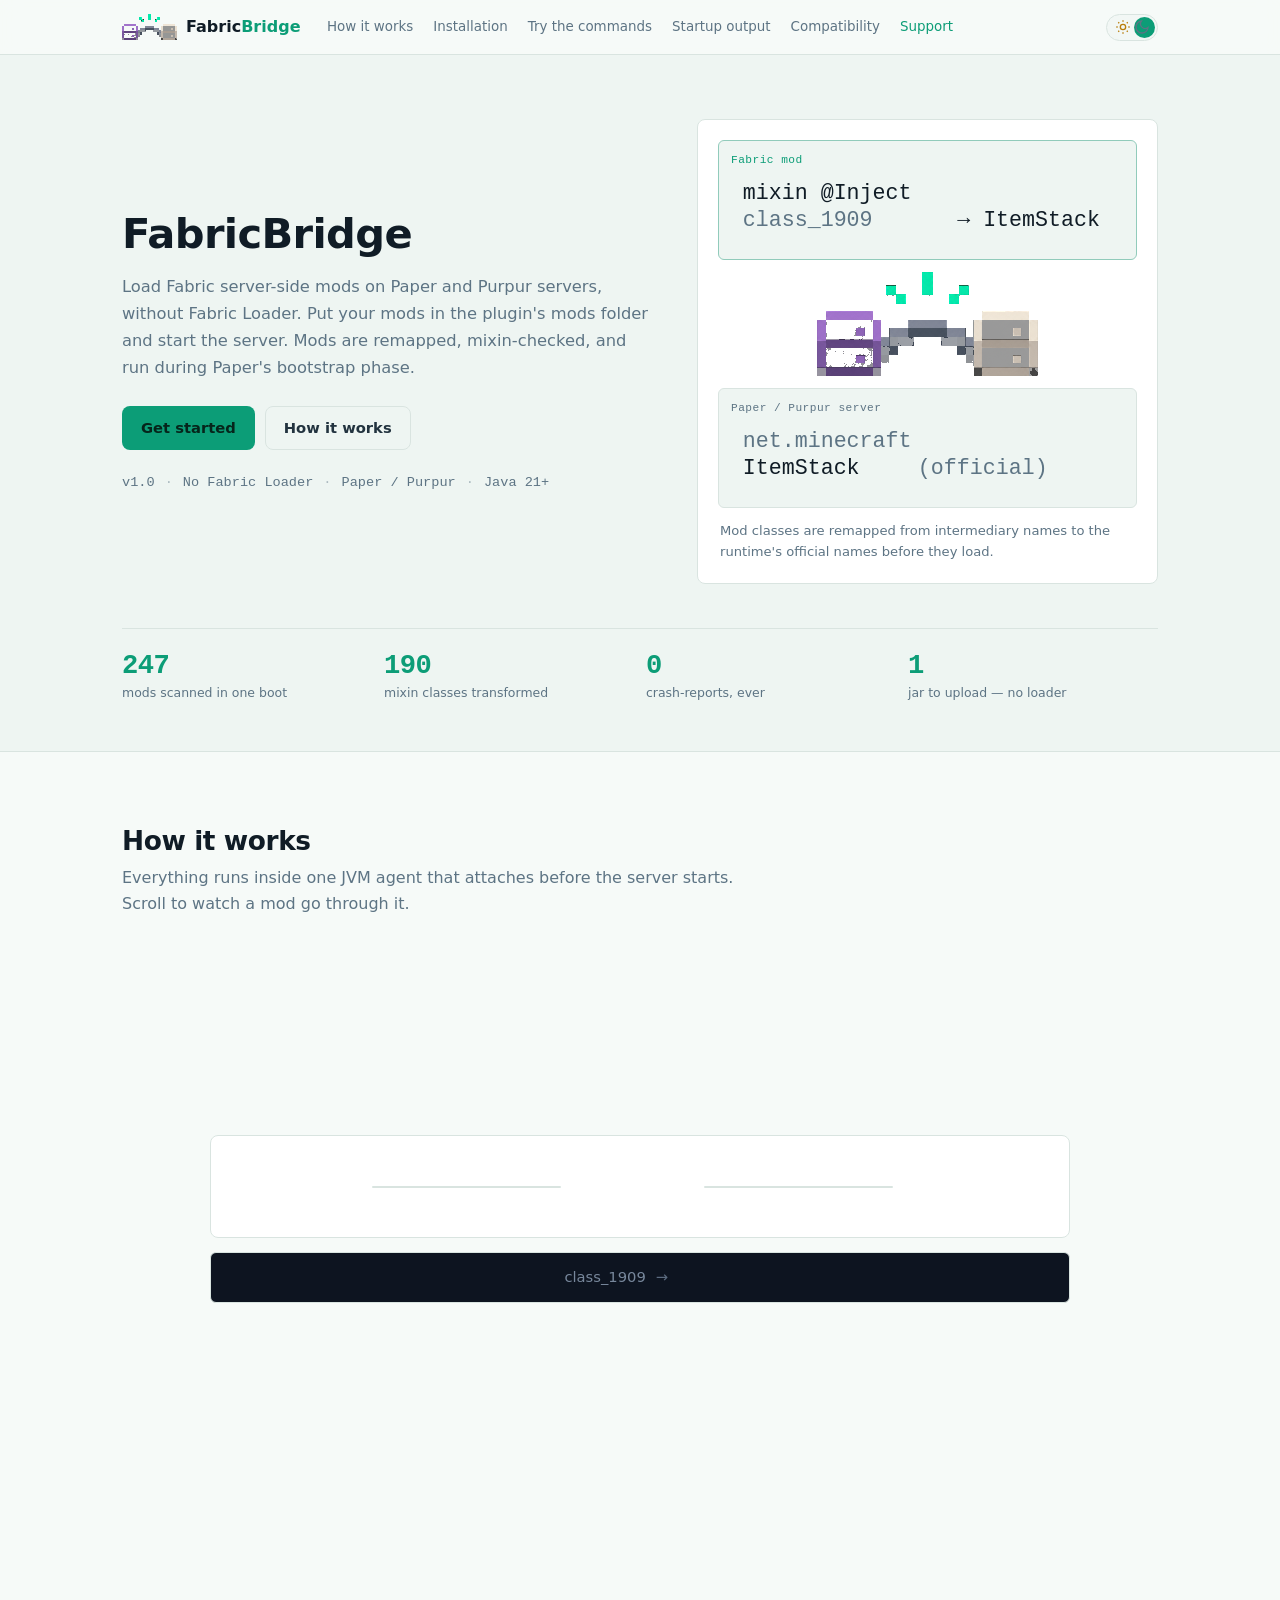
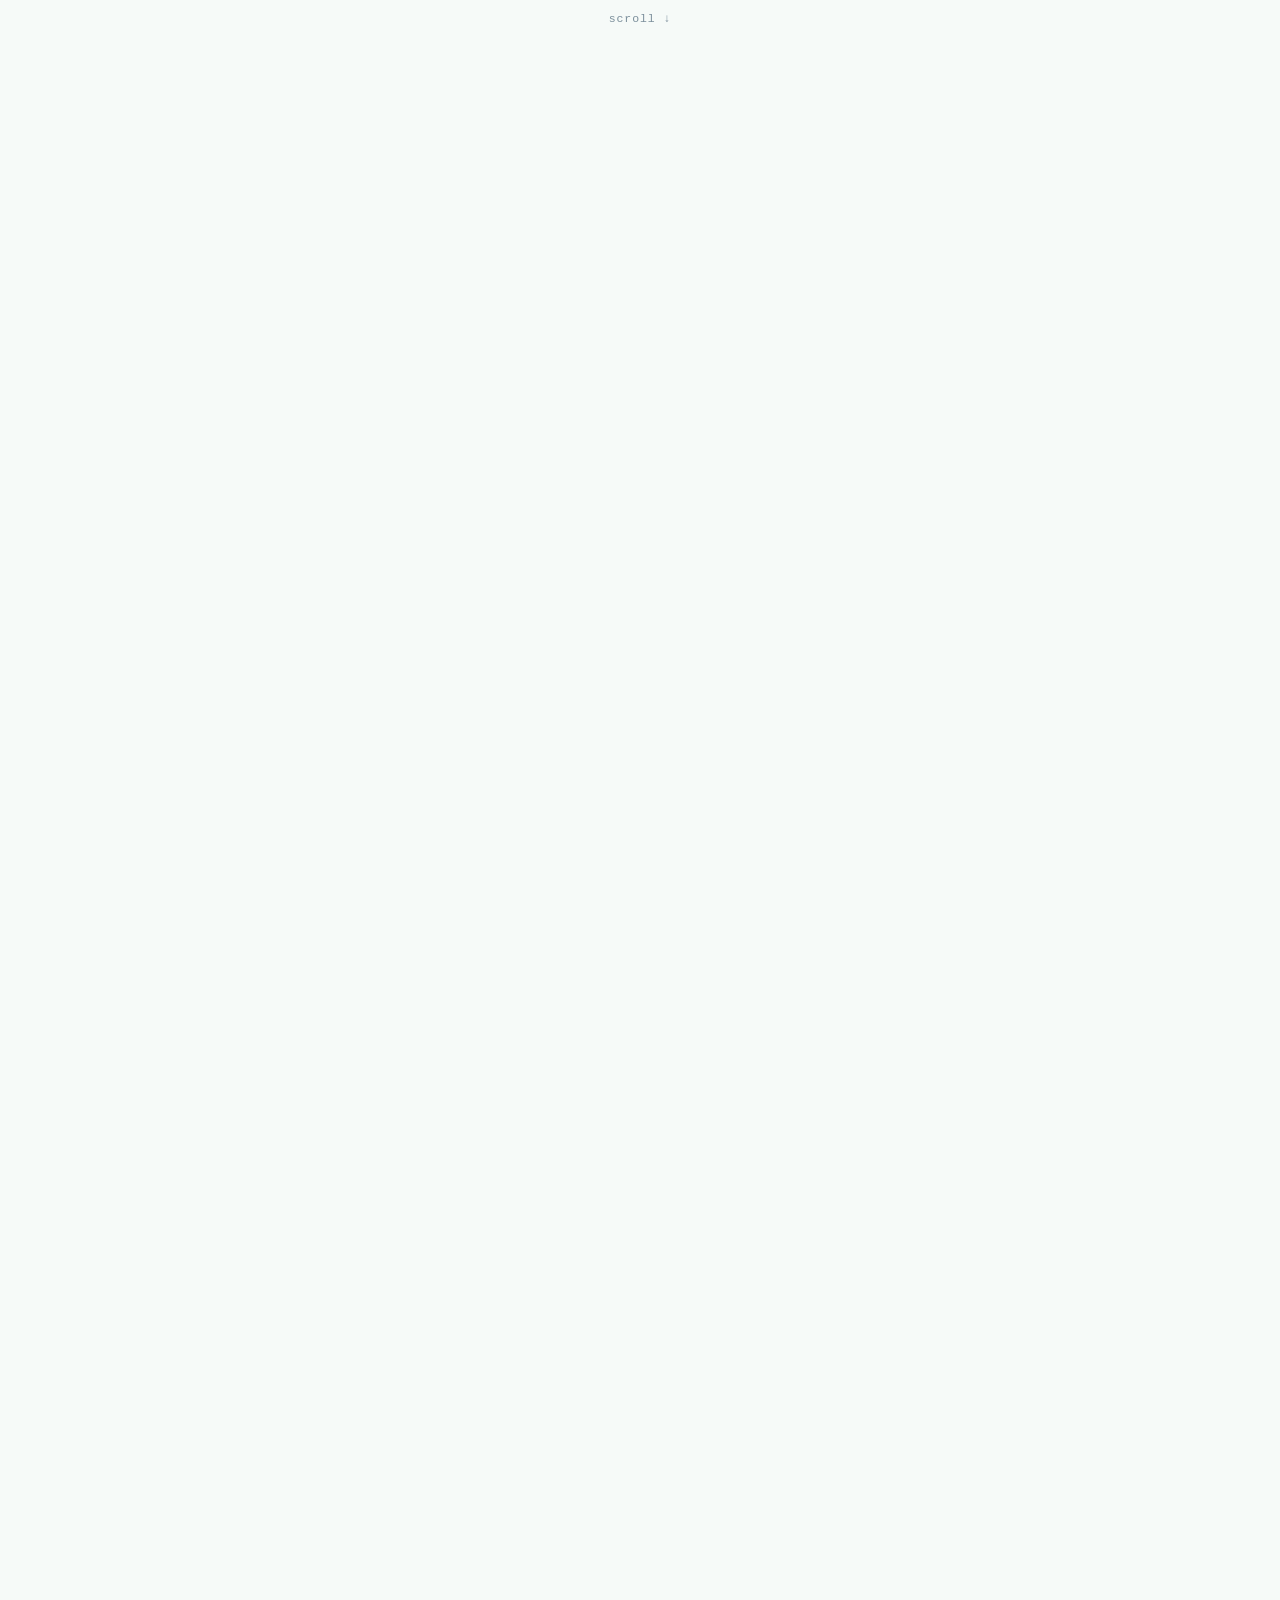
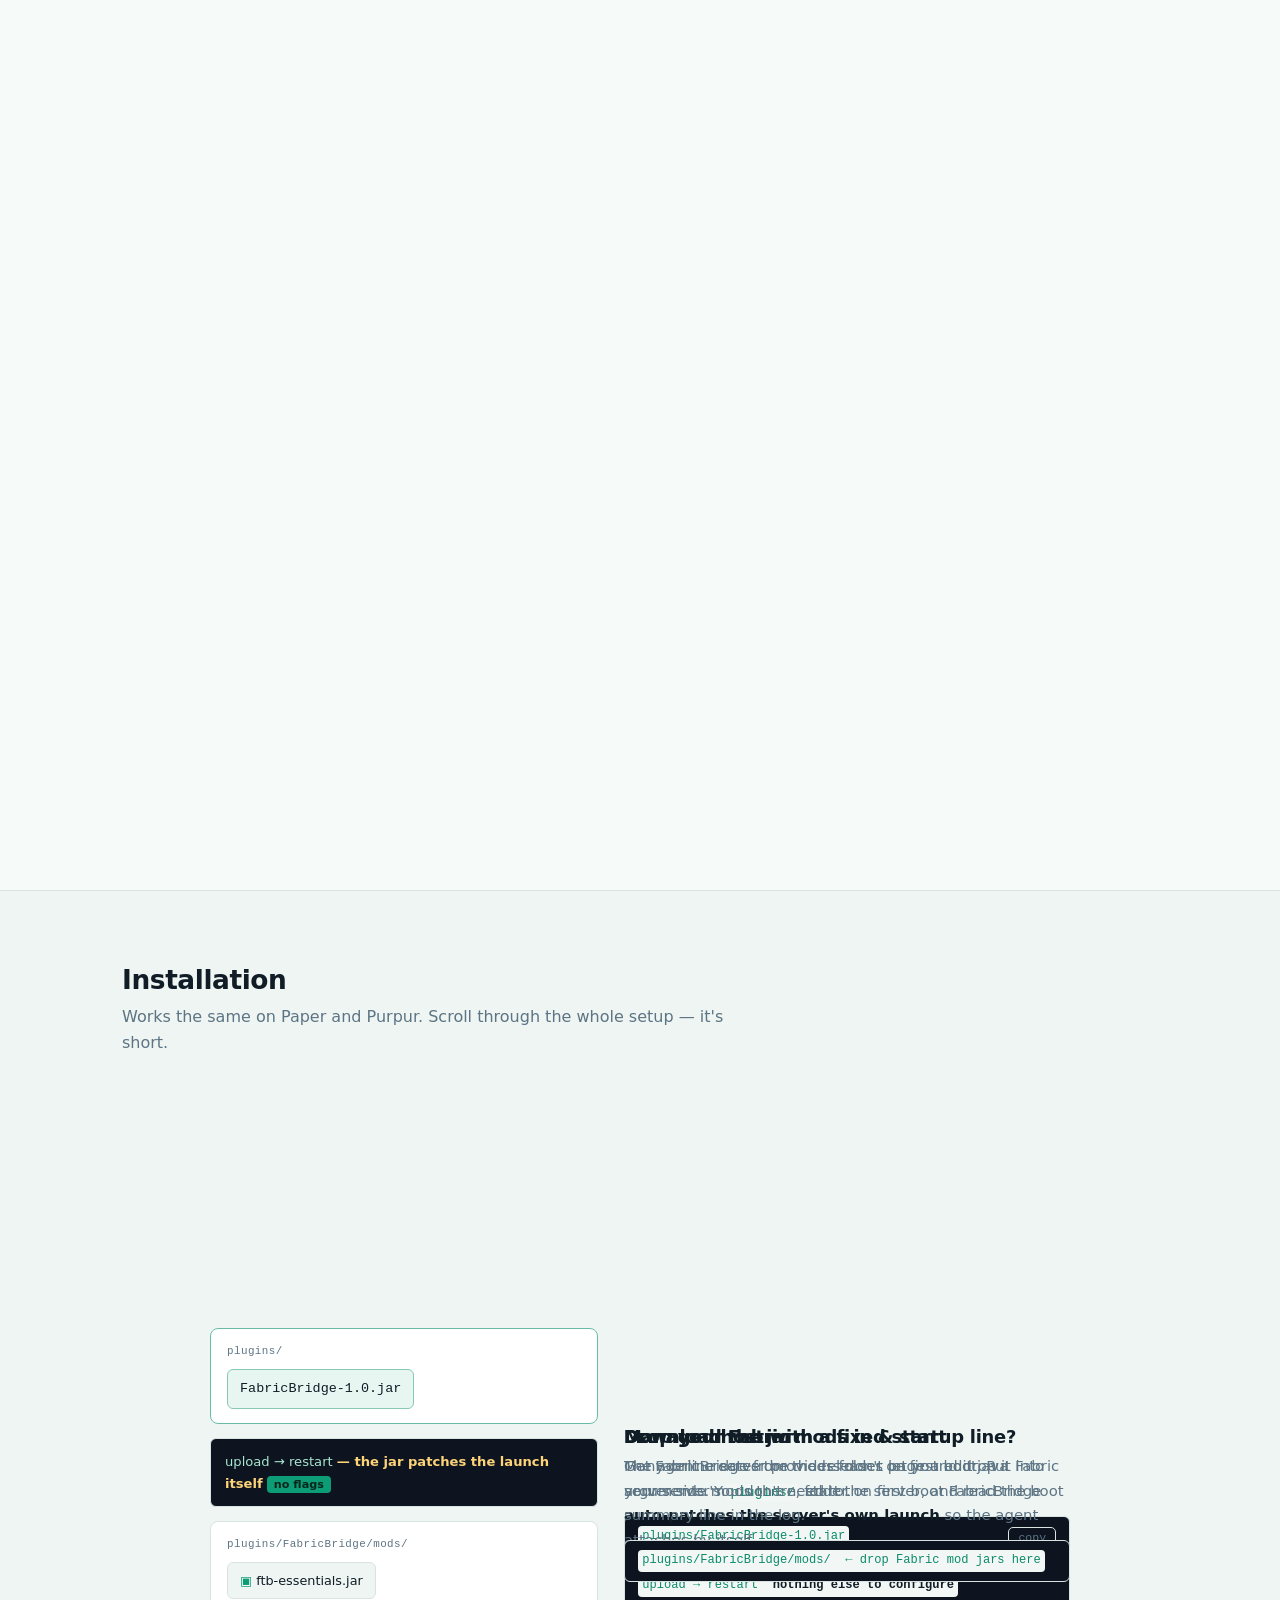
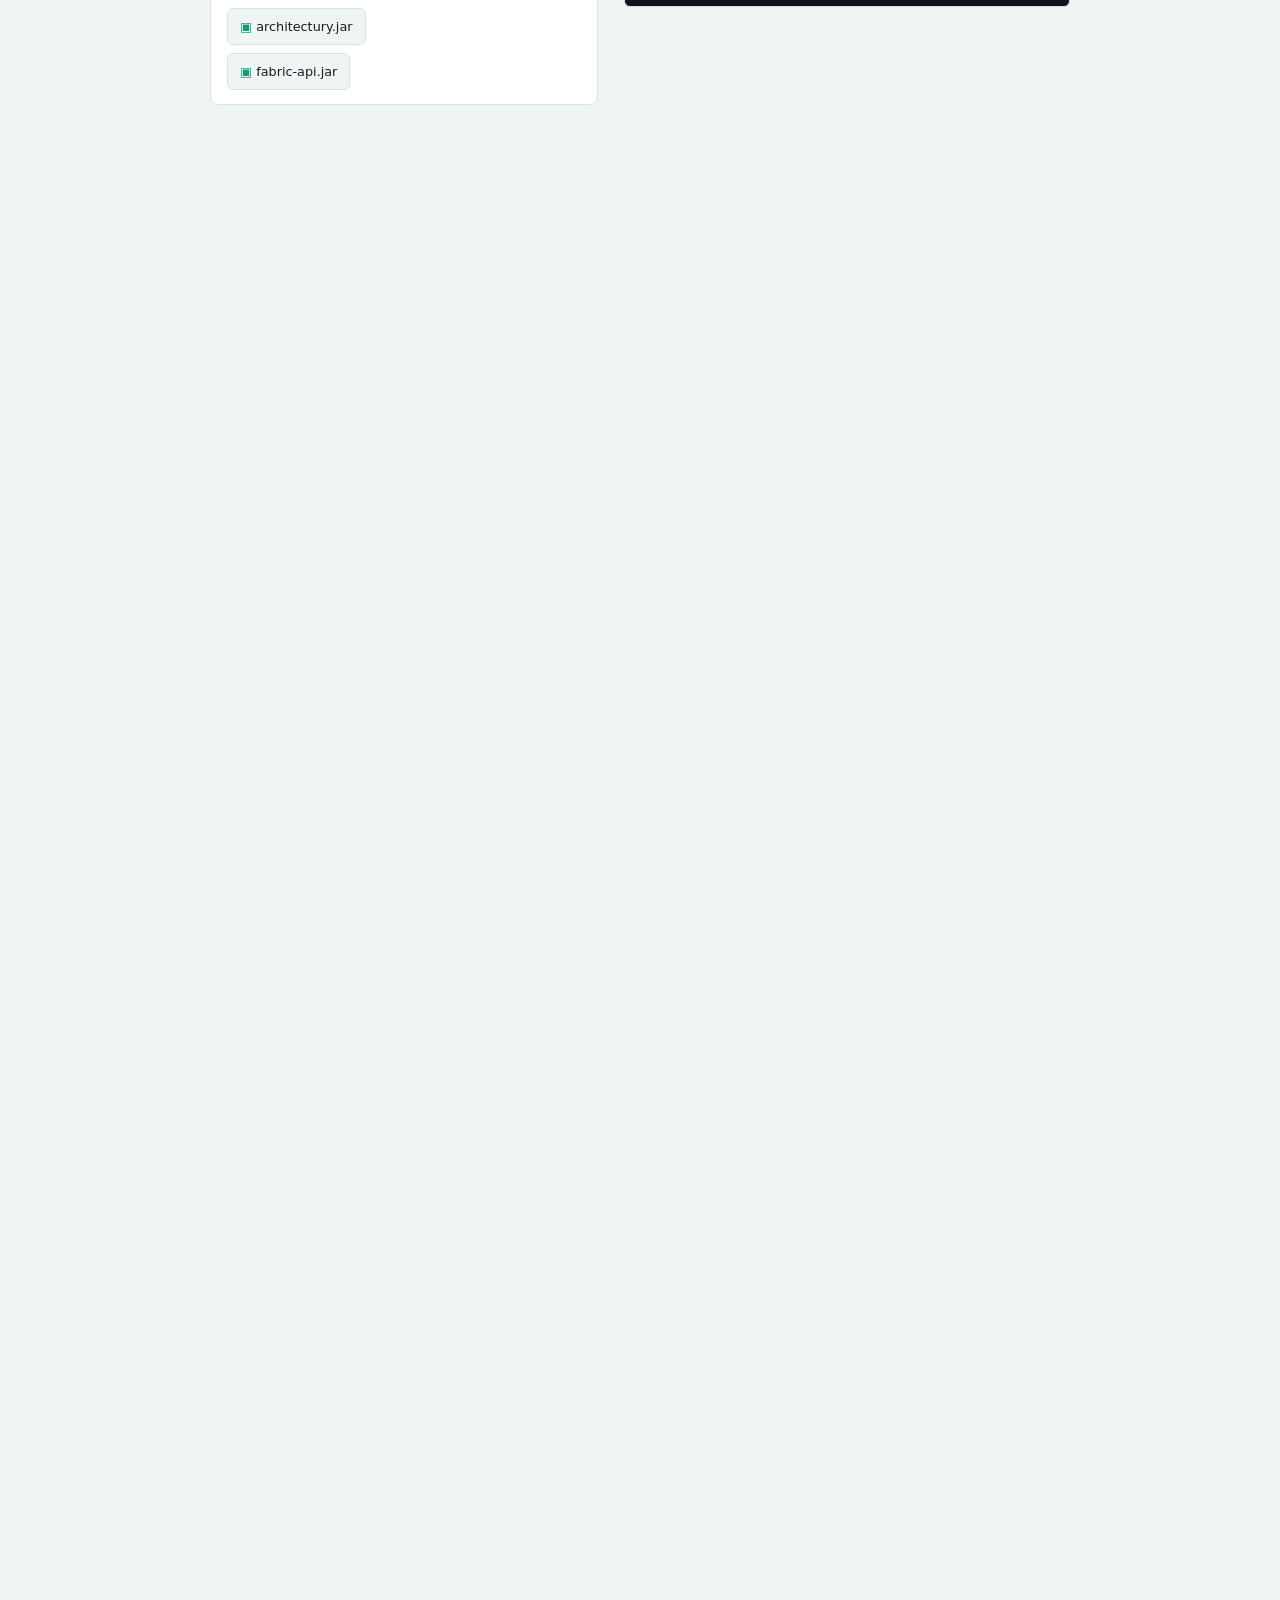
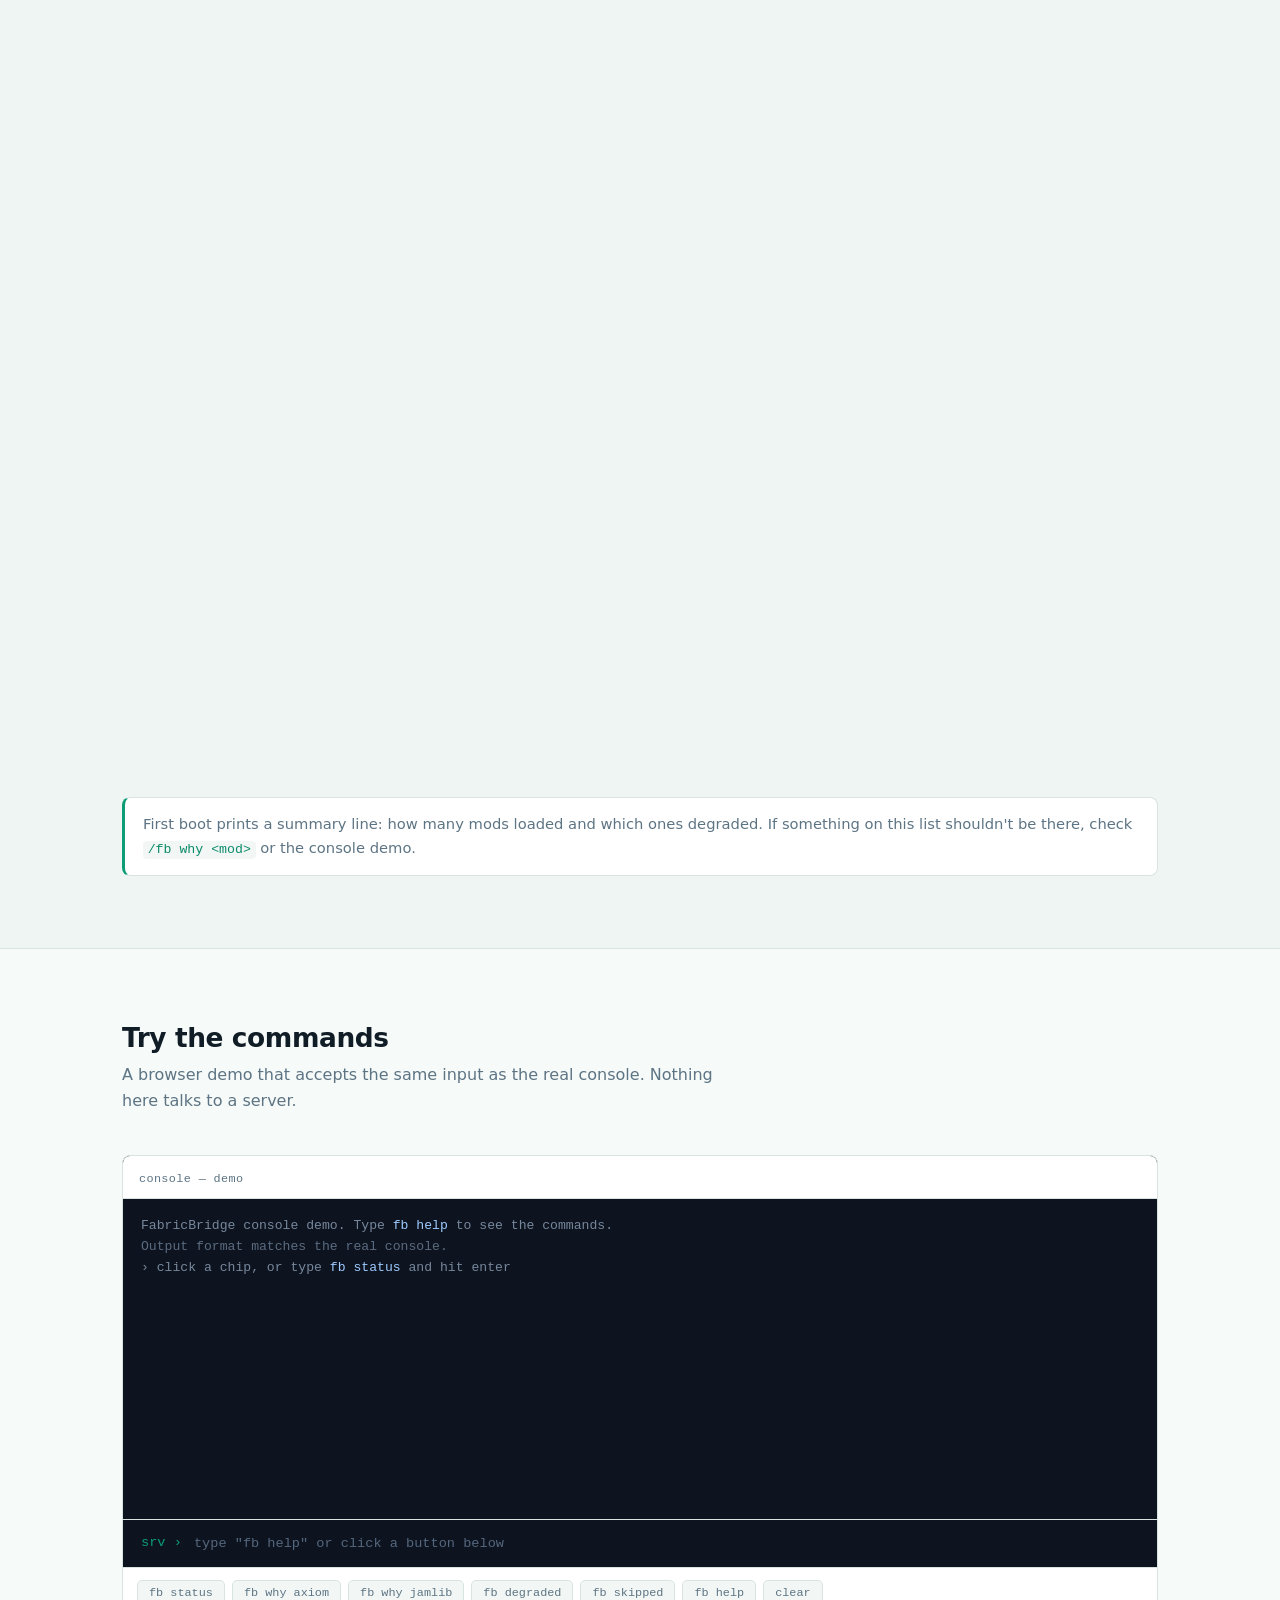
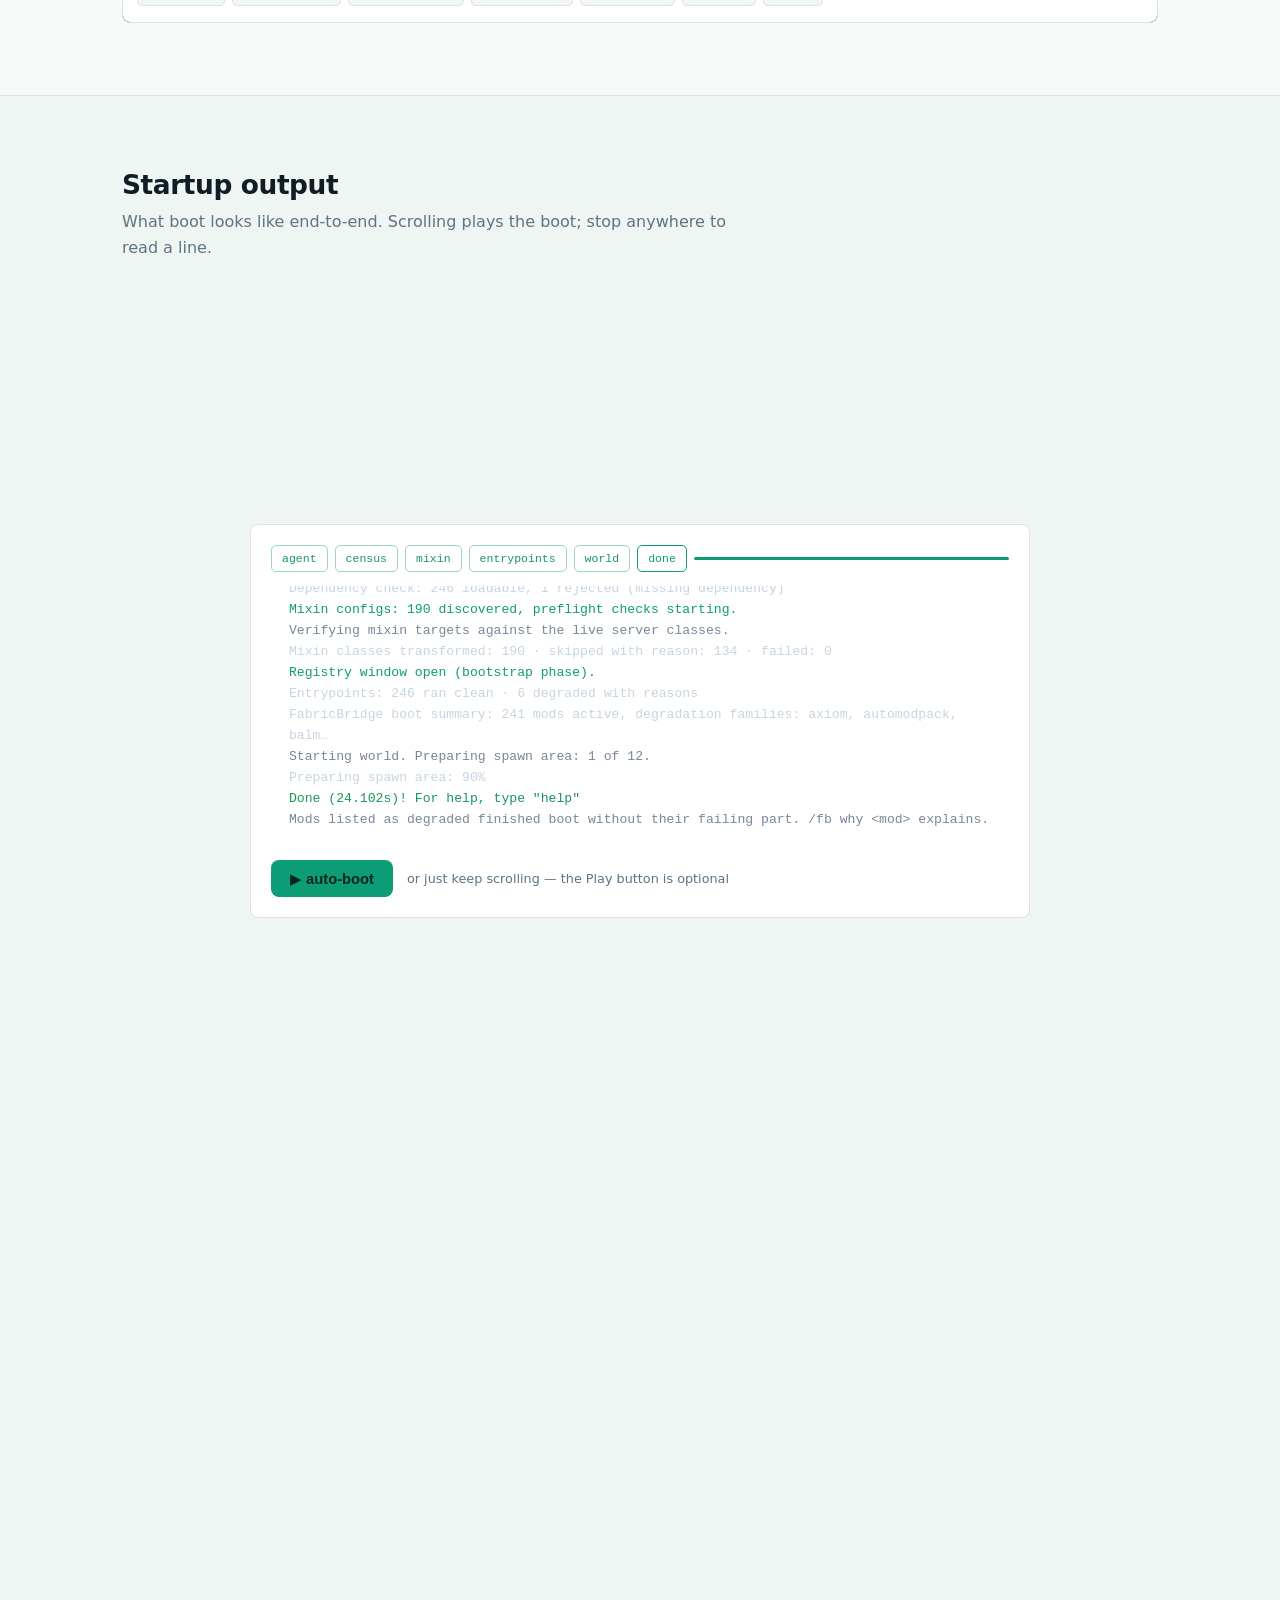
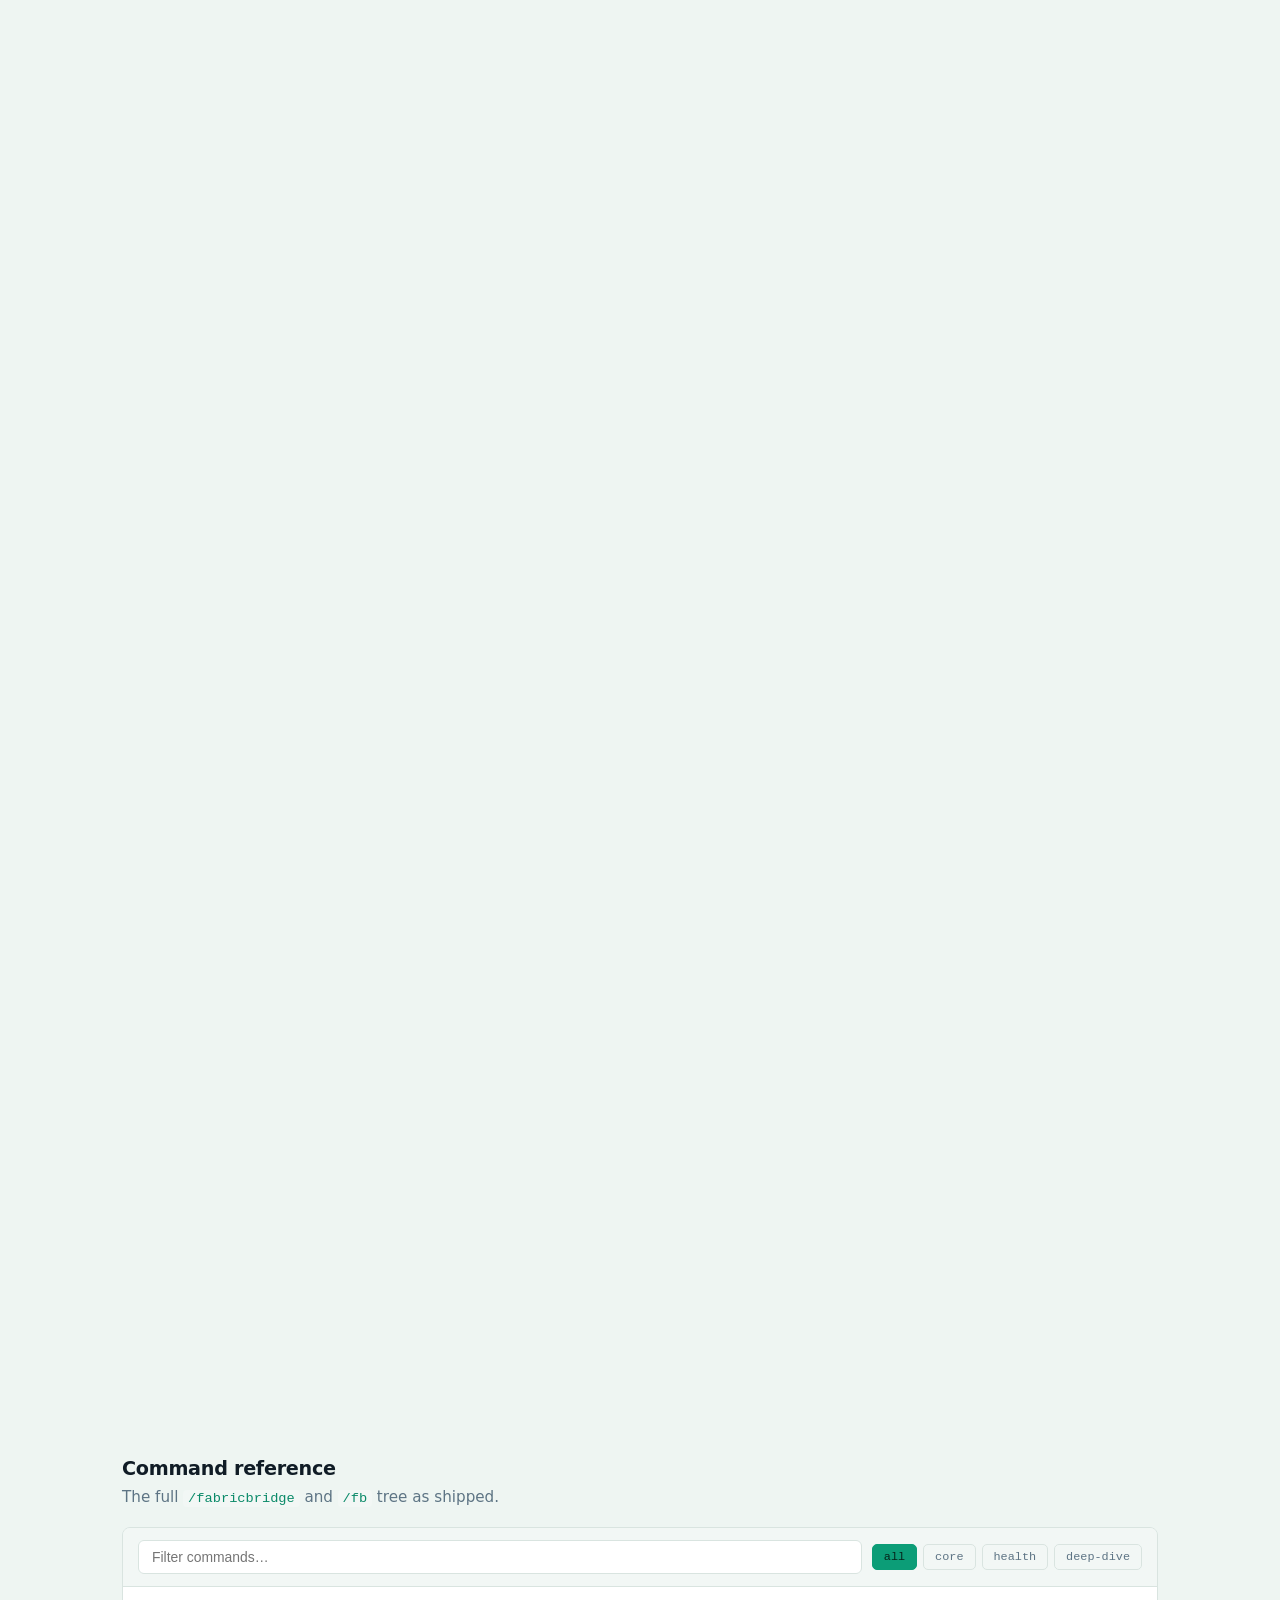
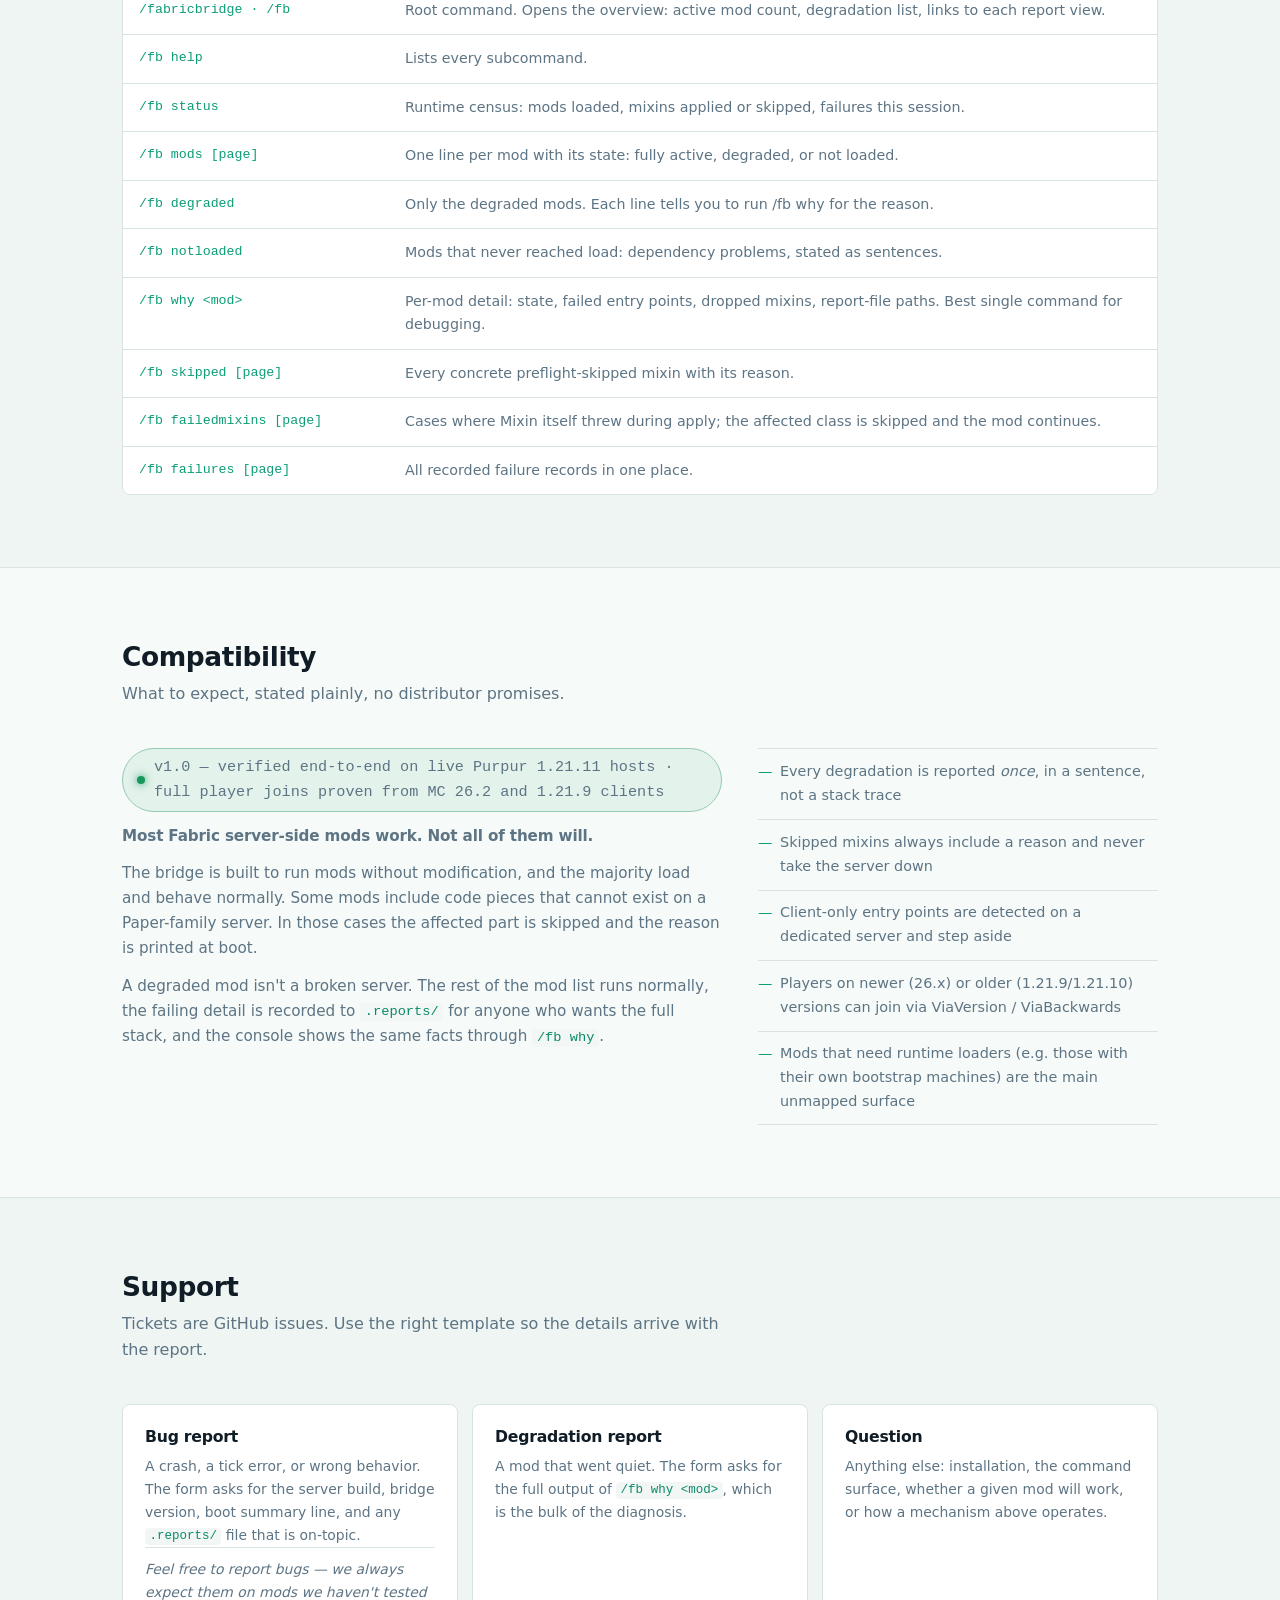
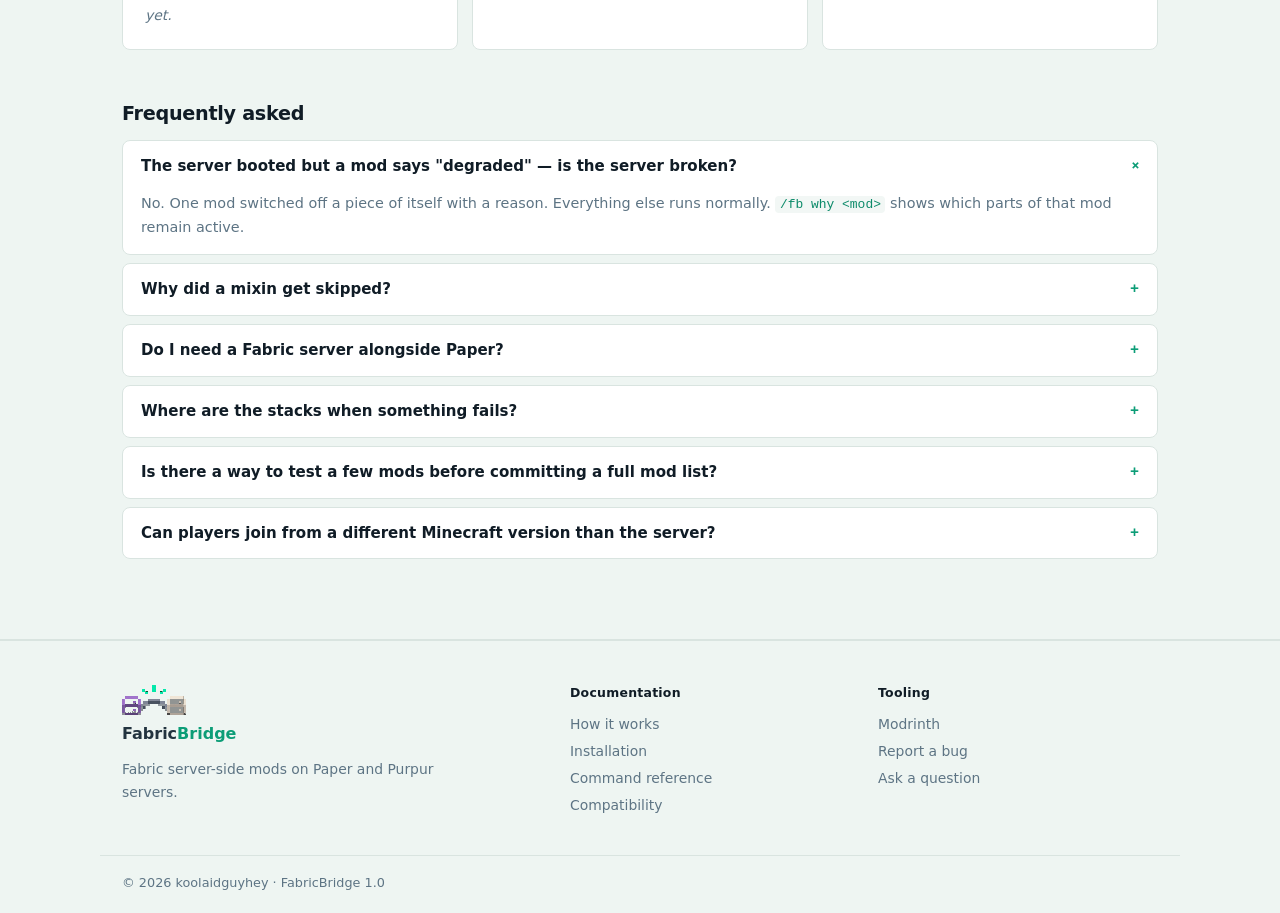
==== index.html @ 2b16c33c "Bug report area: 'feel free to report bugs' note on the card and in the issue template intro" ====
<!DOCTYPE html>
<html lang="en" data-theme="dark">
<head>
<meta charset="UTF-8">
<meta name="viewport" content="width=device-width, initial-scale=1.0">
<title>FabricBridge — run Fabric server-side mods on Paper &amp; Purpur</title>
<meta name="description" content="FabricBridge loads and runs Fabric server-side mods on Paper and Purpur servers without Fabric Loader. Degradations are reported in plain language; the server never crashes on a mod failure.">
<link rel="icon" type="image/png" href="fabric-bridge-favicon.png">
<link rel="stylesheet" href="styles.css">
</head>
<body>

<!-- ══════════════════ HEADER ══════════════════ -->
<header class="nav" id="top">
  <div class="nav-inner">
    <a class="brand" href="#top">
      <img class="brand-mark" src="fabric-bridge-logo-128.png" alt="FabricBridge logo">
      <span class="wordmark">Fabric<strong>Bridge</strong></span>
    </a>
    <nav class="nav-links" id="navLinks" aria-label="Primary">
      <a href="#how" data-spy>How it works</a>
      <a href="#install" data-spy>Installation</a>
      <a href="#try" data-spy>Try the commands</a>
      <a href="#console" data-spy>Startup output</a>
      <a href="#compatibility" data-spy>Compatibility</a>
      <a href="#support" data-spy>Support</a>
    </nav>
    <div class="nav-actions">
      <button class="theme-toggle" id="themeToggle" aria-label="Toggle dark / light mode" title="Toggle theme">
        <span class="tt-icon tt-sun"><svg viewBox="0 0 24 24" width="16" height="16" fill="none" stroke="currentColor" stroke-width="2"><circle cx="12" cy="12" r="4"/><path d="M12 2v2m0 16v2M4.9 4.9l1.4 1.4m11.4 11.4 1.4 1.4M2 12h2m16 0h2M4.9 19.1l1.4-1.4m11.4-11.4 1.4-1.4"/></svg></span>
        <span class="tt-icon tt-moon"><svg viewBox="0 0 24 24" width="16" height="16" fill="none" stroke="currentColor" stroke-width="2"><path d="M21 12.8A9 9 0 1 1 11.2 3 7 7 0 0 0 21 12.8z"/></svg></span>
        <span class="tt-knob"></span>
      </button>
      <button class="burger" id="burger" aria-label="Menu"><span></span><span></span><span></span></button>
    </div>
  </div>
  <div class="scroll-progress" aria-hidden="true"><div class="scroll-progress-fill" id="scrollFill"></div></div>
</header>

<!-- ══════════════════ HERO ══════════════════ -->
<section class="hero">
  <div class="container hero-grid">
    <div class="hero-copy reveal">
      <h1>FabricBridge</h1>
      <p class="lede">Load Fabric server-side mods on Paper and Purpur servers, without Fabric Loader. Put your mods in the plugin's mods folder and start the server. Mods are remapped, mixin-checked, and run during Paper's bootstrap phase.</p>
      <div class="hero-cta">
        <a class="btn btn-primary" href="#install">Get started</a>
        <a class="btn btn-ghost" href="#how">How it works</a>
      </div>
      <div class="hero-meta">
        <span>v1.0</span><span class="sep">·</span><span>No Fabric Loader</span><span class="sep">·</span><span>Paper / Purpur</span><span class="sep">·</span><span>Java 21+</span>
      </div>
    </div>

    <div class="hero-panel reveal">
      <div class="mini-fig" aria-hidden="true">
        <div class="fig-side fig-fabric"><span class="fig-label">Fabric mod</span>
          <svg viewBox="0 0 200 34" class="fig-code"><text x="6" y="13" class="t1">mixin @Inject</text><text x="6" y="27" class="t2">class_1909</text><text x="115" y="27" class="t1">→ ItemStack</text></svg>
        </div>
      <div class="fig-bridge"><img src="fabric-bridge-logo-256.png" alt="" class="fig-logo"></div>
        <div class="fig-side fig-paper"><span class="fig-label">Paper / Purpur server</span>
          <svg viewBox="0 0 200 34" class="fig-code"><text x="6" y="13" class="t2">net.minecraft</text><text x="6" y="27" class="t1">ItemStack</text><text x="95" y="27" class="t2">(official)</text></svg>
        </div>
      </div>
      <p class="fig-cap">Mod classes are remapped from intermediary names to the runtime's official names before they load.</p>
    </div>
  </div>
  <div class="container">
    <div class="stats reveal-group">
      <div class="stat reveal"><span class="stat-num" data-count="247">0</span><span class="stat-label">mods scanned in one boot</span></div>
      <div class="stat reveal"><span class="stat-num" data-count="190">0</span><span class="stat-label">mixin classes transformed</span></div>
      <div class="stat reveal"><span class="stat-num" data-count="0">0</span><span class="stat-label">crash-reports, ever</span></div>
      <div class="stat reveal"><span class="stat-num" data-count="1">0</span><span class="stat-label">jar to upload — no loader</span></div>
    </div>
  </div>
</section>

<!-- ══════════════════ HOW IT WORKS — scroll-scrubbed story ══════════════════ -->
<section class="section" id="how" data-spy>
  <div class="container">
    <div class="section-head reveal">
      <h2>How it works</h2>
      <p>Everything runs inside one JVM agent that attaches before the server starts. Scroll to watch a mod go through it.</p>
    </div>
  </div>
  <div class="story story-bridge" data-story="bridge">
    <div class="stage">
      <div class="stage-inner">
        <div class="bscene" aria-hidden="true">
          <div class="bnode" id="bJar"><span class="bnode-label">Fabric mod</span><span class="bnode-box">ftb-essentials.jar</span></div>
          <div class="bbeam-wrap"><div class="bbeam" id="bBeam1"></div></div>
          <div class="bnode bnode-mid" id="bBridge"><img src="fabric-bridge-logo-256.png" alt="" class="bnode-logo"></div>
          <div class="bbeam-wrap"><div class="bbeam bbeam-2" id="bBeam2"></div></div>
          <div class="bnode" id="bServer"><span class="bnode-label">Paper / Purpur server</span><span class="bnode-box mono">MinecraftServer</span></div>
        </div>

        <div class="bcode mono" aria-hidden="true">
          <span class="bcode-from" id="bFrom">class_1909</span>
          <span class="bcode-arrow" id="bArrow">→</span>
          <span class="bcode-to" id="bTo">&nbsp;</span>
        </div>

        <div class="bcheck" id="bCheck" aria-hidden="true">
          <span class="bcheck-item" data-ci>target class exists</span>
          <span class="bcheck-item" data-ci>fields &amp; methods match</span>
          <span class="bcheck-item" data-ci>signature validated</span>
          <span class="bcheck-item bcheck-skip" data-ci id="bSkip">1 skipped — target absent · vanilla path kept</span>
        </div>

        <div class="bchips" id="bChips" aria-hidden="true">
          <span class="bchip" data-ci><code>main</code> entry → bootstrap phase</span>
          <span class="bchip" data-ci><code>server</code> entry → datapack phase</span>
        </div>

        <div class="bcalm" id="bCalm" aria-hidden="true">
          <span class="bcalm-line"><span class="bcalm-ok">✓</span> degraded: axiom — one part off, everything else keeps running</span>
        </div>

        <div class="beats">
          <div class="beat" data-beat="0"><h3>The mod is read, never installed</h3><p>Every class is loaded straight from the jar and rewritten in memory. Intermediary names like <code>class_1909</code> become the official names the server actually uses — the remap is checked against the live server classes.</p></div>
          <div class="beat" data-beat="1"><h3>Mixins are checked before they inject</h3><p>Each mixin's target class, field, and method is verified against the real runtime first. Anything that exists is applied; anything that doesn't is skipped with a one-line reason instead of crashing the server.</p></div>
          <div class="beat" data-beat="2"><h3>The mod runs where a mod should run</h3><p><code>main</code> entry points run during Paper's bootstrap phase, <code>server</code> entry points during datapack discovery. Registry windows are opened around both, so registration behaves like it would on Fabric.</p></div>
          <div class="beat" data-beat="3"><h3>And if something can't work?</h3><p>One calm line in the log, the full stack in <code>.reports/</code>, and the rest of the mod list keeps running. A degraded mod is never a broken server.</p></div>
        </div>
        <div class="story-hint">scroll&nbsp;↓</div>
      </div>
    </div>
  </div>
</section>

<!-- ══════════════════ INSTALL — scroll-scrubbed story ══════════════════ -->
<section class="section section-alt" id="install" data-spy>
  <div class="container">
    <div class="section-head reveal">
      <h2>Installation</h2>
      <p>Works the same on Paper and Purpur. Scroll through the whole setup — it's short.</p>
    </div>
  </div>
  <div class="story story-install" data-story="install">
    <div class="stage">
      <div class="stage-inner stage-grid">
        <div class="ivisual" aria-hidden="true">
          <div class="ifolder" id="iFolder">
            <span class="ifolder-head">plugins/</span>
            <div class="ijar" id="iJar">FabricBridge-1.0.jar</div>
          </div>
          <div class="iterm mono">
            <span class="iln" id="iCmdAgent"><b>-javaagent:</b>plugins/FabricBridge-1.0.jar&nbsp;-jar&nbsp;server.jar</span>
            <span class="iln" id="iCmdPatch">upload&nbsp;→&nbsp;restart&nbsp;&nbsp;<span class="ipatch-badge">no flags needed</span></span>
          </div>
          <div class="imods" id="iMods">
            <span class="ifolder-head">plugins/FabricBridge/mods/</span>
            <span class="imod mono" data-ci>ftb-essentials.jar</span>
            <span class="imod mono" data-ci>architectury.jar</span>
            <span class="imod mono" data-ci>fabric-api.jar</span>
          </div>
        </div>
        <div class="ibeats">
          <div class="beat" data-beat="0">
            <h3>Download the jar</h3>
            <p>Get FabricBridge from the releases page and drop it into your server's <code>plugins/</code> folder.</p>
            <div class="term-line"><code>plugins/FabricBridge-1.0.jar</code><button class="copy-btn" data-copy="plugins/FabricBridge-1.0.jar">copy</button></div>
          </div>
          <div class="beat" data-beat="1">
            <h3>Self-managed host? Add one flag</h3>
            <p>If you control the startup command, attach the agent before <code>-jar</code> so it loads before any server class.</p>
            <div class="term-line"><code>java&nbsp;<b>-javaagent:plugins/FabricBridge-1.0.jar</b>&nbsp;-jar&nbsp;server.jar&nbsp;nogui</code><button class="copy-btn" data-copy="-javaagent:plugins/FabricBridge-1.0.jar">copy</button></div>
          </div>
          <div class="beat" data-beat="2">
            <h3>Managed host with a fixed startup line?</h3>
            <p>Many online server providers don't let you edit java arguments. You don't need to: on first boot FabricBridge <b>auto-patches the server's own launch</b> so the agent attaches by itself.</p>
            <div class="term-line"><code>upload&nbsp;→&nbsp;restart&nbsp;&nbsp;<b>nothing else to configure</b></code></div>
          </div>
          <div class="beat" data-beat="3">
            <h3>Drop your Fabric mods in &amp; start</h3>
            <p>The agent creates the mods folder on first boot. Put Fabric server-side mods there, start the server, and read the boot summary line in the log.</p>
            <div class="term-line"><code>plugins/FabricBridge/mods/&nbsp;&nbsp;←&nbsp;drop Fabric mod jars here</code></div>
          </div>
        </div>
        <div class="story-hint">scroll&nbsp;↓</div>
      </div>
    </div>
  </div>
  <div class="container">
    <div class="callout reveal">
      First boot prints a summary line: how many mods loaded and which ones degraded. If something on this list shouldn't be there, check <code>/fb why &lt;mod&gt;</code> or the console demo.
    </div>
  </div>
</section>

<!-- ══════════════════ TRY THE COMMANDS ══════════════════ -->
<section class="section" id="try" data-spy>
  <div class="container">
    <div class="section-head reveal">
      <h2>Try the commands</h2>
      <p>A browser demo that accepts the same input as the real console. Nothing here talks to a server.</p>
    </div>
    <div class="term-wrap reveal">
      <div class="term-chrome"><span class="tc-title">console — demo</span></div>
      <div class="term-body" id="termOut" tabindex="0" aria-label="Interactive command console"></div>
      <div class="term-input-row">
        <span class="term-promptsrv">srv&nbsp;›&nbsp;</span>
        <input id="termIn" class="term-input" type="text" autocomplete="off" spellcheck="false" placeholder='type "fb help" or click a button below'>
      </div>
      <div class="term-chips">
        <button class="chip" data-cmd="fb status">fb status</button>
        <button class="chip" data-cmd="fb why axiom">fb why axiom</button>
        <button class="chip" data-cmd="fb why jamlib">fb why jamlib</button>
        <button class="chip" data-cmd="fb degraded">fb degraded</button>
        <button class="chip" data-cmd="fb skipped">fb skipped</button>
        <button class="chip" data-cmd="fb help">fb help</button>
        <button class="chip" data-cmd="clear">clear</button>
      </div>
    </div>
  </div>
</section>

<!-- ══════════════════ STARTUP OUTPUT — scroll-scrubbed boot ══════════════════ -->
<section class="section section-alt" id="console" data-spy>
  <div class="container">
    <div class="section-head reveal">
      <h2>Startup output</h2>
      <p>What boot looks like end-to-end. Scrolling plays the boot; stop anywhere to read a line.</p>
    </div>
  </div>
  <div class="story story-boot" data-story="boot">
    <div class="stage">
      <div class="stage-inner">
        <div class="bootwrap">
          <div class="boot-stages" id="bootStages">
            <span class="bs" data-i="0">agent</span><span class="bs" data-i="1">census</span><span class="bs" data-i="2">mixin</span><span class="bs" data-i="3">entrypoints</span><span class="bs" data-i="4">world</span><span class="bs" data-i="5">done</span>
            <div class="bs-bar"><div class="bs-fill" id="bootBarFill"></div></div>
          </div>
          <div class="term-body mini" id="bootLines"><span class="ln c-dim">scroll to boot — each line arrives as you move down…</span></div>
          <div class="boot-controls">
            <button class="btn btn-primary boot-play" id="bootBtn">▶ auto-boot</button>
            <span class="boot-note">or just keep scrolling — the Play button is optional</span>
          </div>
        </div>
      </div>
    </div>
  </div>
  <div class="container">
    <div class="section-sub reveal"><h3>Command reference</h3><p>The full <code>/fabricbridge</code> and <code>/fb</code> tree as shipped.</p></div>
    <div class="cmd-table reveal">
      <div class="cmd-controls">
        <input id="cmdSearch" class="search" type="search" placeholder="Filter commands…">
        <div class="chip-row" id="cmdFilters">
          <button class="chip on" data-f="all">all</button>
          <button class="chip" data-f="core">core</button>
          <button class="chip" data-f="health">health</button>
          <button class="chip" data-f="deep-dive">deep-dive</button>
        </div>
      </div>
      <div class="ct-body" id="cmdTable">
        <div class="ct-row" data-tag="core"><code>/fabricbridge · /fb</code><span>Root command. Opens the overview: active mod count, degradation list, links to each report view.</span></div>
        <div class="ct-row" data-tag="core"><code>/fb help</code><span>Lists every subcommand.</span></div>
        <div class="ct-row" data-tag="health"><code>/fb status</code><span>Runtime census: mods loaded, mixins applied or skipped, failures this session.</span></div>
        <div class="ct-row" data-tag="health"><code>/fb mods [page]</code><span>One line per mod with its state: fully active, degraded, or not loaded.</span></div>
        <div class="ct-row" data-tag="health"><code>/fb degraded</code><span>Only the degraded mods. Each line tells you to run /fb why for the reason.</span></div>
        <div class="ct-row" data-tag="health"><code>/fb notloaded</code><span>Mods that never reached load: dependency problems, stated as sentences.</span></div>
        <div class="ct-row" data-tag="deep-dive"><code>/fb why &lt;mod&gt;</code><span>Per-mod detail: state, failed entry points, dropped mixins, report-file paths. Best single command for debugging.</span></div>
        <div class="ct-row" data-tag="deep-dive"><code>/fb skipped [page]</code><span>Every concrete preflight-skipped mixin with its reason.</span></div>
        <div class="ct-row" data-tag="deep-dive"><code>/fb failedmixins [page]</code><span>Cases where Mixin itself threw during apply; the affected class is skipped and the mod continues.</span></div>
        <div class="ct-row" data-tag="deep-dive"><code>/fb failures [page]</code><span>All recorded failure records in one place.</span></div>
      </div>
      <div class="ct-empty" id="cmdEmpty" hidden>Nothing in this filter.</div>
    </div>
  </div>
</section>

<!-- ══════════════════ COMPATIBILITY ══════════════════ -->
<section class="section" id="compatibility" data-spy>
  <div class="container">
    <div class="section-head reveal">
      <h2>Compatibility</h2>
      <p>What to expect, stated plainly, no distributor promises.</p>
    </div>
    <div class="compat reveal">
      <div class="compat-main">
        <p class="status-chip"><span class="status-dot"></span>v1.0 — verified end-to-end on live Purpur 1.21.11 hosts · full player joins proven from MC&nbsp;26.2 and 1.21.9 clients</p>
        <p class="compat-hed">Most Fabric server-side mods work. Not all of them will.</p>
        <p>The bridge is built to run mods without modification, and the majority load and behave normally. Some mods include code pieces that cannot exist on a Paper-family server. In those cases the affected part is skipped and the reason is printed at boot.</p>
        <p>A degraded mod isn't a broken server. The rest of the mod list runs normally, the failing detail is recorded to <code>.reports/</code> for anyone who wants the full stack, and the console shows the same facts through <code>/fb why</code>.</p>
      </div>
      <ul class="compat-list reveal-group">
        <li class="reveal">Every degradation is reported <em>once</em>, in a sentence, not a stack trace</li>
        <li class="reveal">Skipped mixins always include a reason and never take the server down</li>
        <li class="reveal">Client-only entry points are detected on a dedicated server and step aside</li>
        <li class="reveal">Players on newer (26.x) or older (1.21.9/1.21.10) versions can join via ViaVersion / ViaBackwards</li>
        <li class="reveal">Mods that need runtime loaders (e.g. those with their own bootstrap machines) are the main unmapped surface</li>
      </ul>
    </div>
  </div>
</section>

<!-- ══════════════════ SUPPORT ══════════════════ -->
<section class="section section-alt" id="support" data-spy>
  <div class="container">
    <div class="section-head reveal">
      <h2>Support</h2>
      <p>Tickets are GitHub issues. Use the right template so the details arrive with the report.</p>
    </div>
    <div class="support-grid reveal-group">
      <a class="ticket-card reveal card-hover" href="https://github.com/thatonemcalt/fabric-bridge-info/issues/new?template=bug_report.yml">
        <h3>Bug report</h3>
        <p>A crash, a tick error, or wrong behavior. The form asks for the server build, bridge version, boot summary line, and any <code>.reports/</code> file that is on-topic.</p>
        <p class="card-note">Feel free to report bugs — we always expect them on mods we haven't tested yet.</p>
      </a>
      <a class="ticket-card reveal card-hover" href="https://github.com/thatonemcalt/fabric-bridge-info/issues/new?template=degradation_report.yml">
        <h3>Degradation report</h3>
        <p>A mod that went quiet. The form asks for the full output of <code>/fb why &lt;mod&gt;</code>, which is the bulk of the diagnosis.</p>
      </a>
      <a class="ticket-card reveal card-hover" href="https://github.com/thatonemcalt/fabric-bridge-info/issues/new?template=question.yml">
        <h3>Question</h3>
        <p>Anything else: installation, the command surface, whether a given mod will work, or how a mechanism above operates.</p>
      </a>
    </div>

    <div class="faq reveal">
      <h3>Frequently asked</h3>
      <details class="faq-item" open><summary>The server booted but a mod says "degraded" — is the server broken?</summary><p>No. One mod switched off a piece of itself with a reason. Everything else runs normally. <code>/fb why &lt;mod&gt;</code> shows which parts of that mod remain active.</p></details>
      <details class="faq-item"><summary>Why did a mixin get skipped?</summary><p>The mixin's declared target (a class, field, or method) does not exist on this server's build. Injecting against a missing target would crash classloading, so the bridge leaves it out. Any code from the mod calling into that mixin is routed back to vanilla behavior.</p></details>
      <details class="faq-item"><summary>Do I need a Fabric server alongside Paper?</summary><p>No. FabricBridge performs the remapping and class loading itself on Paper and Purpur. Setup is one jar: add the <code>-javaagent</code> flag on hosts you control, or nothing at all on managed panels with a fixed startup line — the jar auto-patches the server's own launch on first boot.</p></details>
      <details class="faq-item"><summary>Where are the stacks when something fails?</summary><p>In <code>plugins/FabricBridge/mods/.reports/</code>, one file per failure. The console intentionally shows one line; the files hold the depth.</p></details>
      <details class="faq-item"><summary>Is there a way to test a few mods before committing a full mod list?</summary><p>Yes. Mods are read from <code>plugins/FabricBridge/mods/</code> at each boot, so you can build the folder up gradually and read the boot summary after every restart.</p></details>
      <details class="faq-item"><summary>Can players join from a different Minecraft version than the server?</summary><p>Yes. With ViaVersion / ViaBackwards on the server, players on newer (26.x) or older versions join normally — this is verified with full protocol-level joins, not just a ping.</p></details>
    </div>
  </div>
</section>

<!-- ══════════════════ FOOTER ══════════════════ -->
<footer class="footer">
  <div class="container foot-grid">
    <div class="foot-brand">
      <img class="foot-mark" src="fabric-bridge-logo-128.png" alt="FabricBridge logo">
      <span class="wordmark">Fabric<strong>Bridge</strong></span>
      <p>Fabric server-side mods on Paper and Purpur servers.</p>
    </div>
    <div class="foot-col"><h4>Documentation</h4><a href="#how">How it works</a><a href="#install">Installation</a><a href="#console">Command reference</a><a href="#compatibility">Compatibility</a></div>
    <div class="foot-col"><h4>Tooling</h4><a href="#" data-soon>Modrinth</a><a href="https://github.com/thatonemcalt/fabric-bridge-info/issues/new?template=bug_report.yml">Report a bug</a><a href="https://github.com/thatonemcalt/fabric-bridge-info/issues/new?template=question.yml">Ask a question</a></div>
  </div>
  <div class="foot-bottom container">© 2026 koolaidguyhey · FabricBridge 1.0</div>
</footer>

<script src="app.js"></script>
</body>
</html>
---- styles.css ----
/* ═══════════════════════════════════════════════════════════════
   FabricBridge site — flat documentation-site styling.
   Dark default, light fully supported. Emerald accent, hairlines.
   ═══════════════════════════════════════════════════════════════ */

:root {
  --font-sans: "Inter", ui-sans-serif, system-ui, -apple-system, "Segoe UI", Roboto, sans-serif;
  --font-mono: ui-monospace, "JetBrains Mono", "Cascadia Code", "SF Mono", Menlo, Consolas, monospace;

  --bg:            #0b0f14;
  --bg-alt:        #0e141b;
  --surface:       #121924;
  --surface-2:     #182231;
  --border:        #223046;
  --text:          #dbe6f1;
  --text-strong:   #f2f7fc;
  --muted:         #8fa1b5;
  --accent:        #34d399;
  --accent-2:      #5eead4;
  --accent-dim:    #34d39922;
  --ok:            #4ade80;
  --warn:          #fbbf24;
  --bad:           #f87171;
  --shadow:        0 6px 20px -12px rgba(0, 0, 0, .55);
  --code-bg:       #0d1420;
  --radius:        8px;
}

html[data-theme="light"] {
  --bg:            #f6faf8;
  --bg-alt:        #eef5f2;
  --surface:       #ffffff;
  --surface-2:     #f2f7f5;
  --border:        #d9e4e0;
  --text:          #22333f;
  --text-strong:   #101c26;
  --muted:         #5d7484;
  --accent:        #0c9d77;
  --accent-2:      #0b8a69;
  --accent-dim:    #0c9d7718;
  --ok:            #17975c;
  --warn:          #b97d0a;
  --bad:           #d05252;
  --shadow:        0 4px 14px -10px rgba(30, 60, 50, .3);
  --code-bg:       #0d1420;
}

* { box-sizing: border-box; }
html { scroll-behavior: smooth; }
body {
  margin: 0;
  font-family: var(--font-sans);
  background: var(--bg);
  color: var(--text);
  font-size: 16px;
  line-height: 1.65;
  -webkit-font-smoothing: antialiased;
  transition: background .3s ease, color .3s ease;
  overflow-x: hidden;
}
::selection { background: var(--accent); color: #06251b; }
a { color: var(--accent); text-decoration: none; }
a:hover { text-decoration: underline; }
code { font-family: var(--font-mono); font-size: .9em; background: var(--surface-2); color: var(--accent-2); padding: .1em .35em; border-radius: 4px; }
.container { max-width: 1080px; margin: 0 auto; padding: 0 22px; }

h1, h2, h3, h4 { color: var(--text-strong); letter-spacing: -.015em; line-height: 1.25; margin: 0 0 .5em; font-weight: 650; }

/* ── header ──────────────────────────────────────────────────── */
.nav {
  position: sticky; top: 0; z-index: 50;
  background: color-mix(in srgb, var(--bg) 88%, transparent);
  backdrop-filter: blur(10px);
  border-bottom: 1px solid var(--border);
}
.nav-inner { max-width: 1080px; margin: 0 auto; padding: 0 22px; height: 54px; display: grid; grid-template-columns: 1fr auto 1fr; align-items: center; }
.brand { display: flex; align-items: center; gap: 9px; color: var(--text-strong); justify-self: start; }
.brand:hover { text-decoration: none; }
.brand-mark { height: 26px; width: auto; display: block; image-rendering: pixelated; }
.wordmark { font-size: 1rem; font-weight: 600; }
.wordmark strong { color: var(--accent); font-weight: 650; }
.nav-links { display: flex; gap: 2px; justify-self: center; }
.nav-links a { color: var(--muted); font-size: .84rem; padding: 5px 9px; border-radius: 6px; transition: color .15s, background .15s; white-space: nowrap; }
.nav-links a:hover { color: var(--text-strong); background: var(--surface-2); text-decoration: none; }
.nav-links a.active { color: var(--accent); }
.nav-actions { display: flex; align-items: center; gap: 10px; justify-self: end; }
.scroll-progress { position: absolute; left: 0; right: 0; bottom: -1px; height: 2px; pointer-events: none; }
.scroll-progress-fill { height: 100%; width: 0%; background: linear-gradient(90deg, var(--accent), var(--accent-2)); }

/* theme toggle */
.theme-toggle {
  position: relative; width: 52px; height: 27px; border-radius: 99px;
  background: var(--surface-2); border: 1px solid var(--border);
  display: grid; grid-template-columns: 1fr 1fr; align-items: center;
  cursor: pointer; transition: background .3s, border-color .3s;
}
.tt-icon { display: grid; place-items: center; z-index: 2; transition: color .3s; color: var(--muted); }
.tt-knob {
  position: absolute; top: 2px; left: 2px; width: 21px; height: 21px;
  border-radius: 50%; background: var(--accent);
  transition: transform .3s cubic-bezier(.5, 1.4, .4, 1);
}
html[data-theme="light"] .tt-knob { transform: translateX(25px); }
html[data-theme="light"] .tt-sun { color: #b97d0a; }
html:not([data-theme="light"]) .tt-moon { color: var(--bg); }

/* burger */
.burger { display: none; flex-direction: column; gap: 4px; background: 0; border: 0; cursor: pointer; padding: 8px; }
.burger span { width: 18px; height: 2px; background: var(--text); border-radius: 2px; transition: transform .25s, opacity .25s; }
.burger.open span:nth-child(1) { transform: translateY(6px) rotate(45deg); }
.burger.open span:nth-child(2) { opacity: 0; }
.burger.open span:nth-child(3) { transform: translateY(-6px) rotate(-45deg); }

/* ── hero ────────────────────────────────────────────────────── */
.hero { padding: 64px 0 48px; border-bottom: 1px solid var(--border); background: var(--bg-alt); }
.hero-grid { display: grid; grid-template-columns: 1.15fr 1fr; gap: 44px; align-items: center; }
.hero h1 { font-size: clamp(1.9rem, 3.6vw, 2.6rem); margin: 0 0 14px; }
.lede { font-size: 1.02rem; color: var(--muted); max-width: 56ch; margin: 0 0 24px; }
.lede strong, .lede em { color: var(--text); }
.hero-cta { display: flex; gap: 10px; flex-wrap: wrap; }
.btn {
  display: inline-flex; align-items: center; gap: 7px; border-radius: var(--radius);
  padding: 9px 18px; font-weight: 550; font-size: .92rem; cursor: pointer;
  transition: border-color .15s, background .15s, color .15s; text-decoration: none !important;
  border: 1px solid transparent;
}
.btn-primary { background: var(--accent); color: #06251b; }
.btn-primary:hover { background: var(--accent-2); }
.btn-ghost { background: transparent; color: var(--text); border-color: var(--border); }
.btn-ghost:hover { border-color: var(--accent); color: var(--accent); }
.hero-meta { margin-top: 22px; color: var(--muted); font-size: .85rem; font-family: var(--font-mono); display: flex; gap: 10px; flex-wrap: wrap; }
.hero-meta .sep { opacity: .45; }

.hero-panel { background: var(--surface); border: 1px solid var(--border); border-radius: var(--radius); padding: 20px; }
.mini-fig { display: grid; gap: 10px; }
.fig-side { border: 1px solid var(--border); border-radius: 6px; padding: 10px 12px; background: var(--bg-alt); }
.fig-label { font-family: var(--font-mono); font-size: .7rem; letter-spacing: .04em; color: var(--muted); display: block; margin-bottom: 4px; }
.fig-fabric { border-color: color-mix(in srgb, var(--accent) 35%, var(--border)); }
.fig-fabric .fig-label { color: var(--accent); }
.fig-code text { font-family: var(--font-mono); font-size: 11px; }
.fig-code .t1 { fill: var(--text-strong); }
.fig-code .t2 { fill: var(--muted); }
.fig-bridge svg { display: block; margin: -2px auto; }
.fig-logo { display: block; margin: 2px auto; height: 104px; width: auto; image-rendering: pixelated; }
.fig-arc .arc-main { stroke: var(--accent); stroke-width: 3.4; stroke-linecap: round; }
.fig-arc .arc-sub { stroke: var(--muted); stroke-width: 2.4; stroke-dasharray: 5 7; opacity: .55; }
.fig-cap { color: var(--muted); font-size: .82rem; margin: 12px 2px 0; }

/* ── sections ───────────────────────────────────────────────── */
.section { padding: 72px 0; }
.section-alt { background: var(--bg-alt); border-top: 1px solid var(--border); border-bottom: 1px solid var(--border); }
.section-head { max-width: 620px; margin-bottom: 40px; }
.section-head h2 { font-size: 1.65rem; margin-bottom: 8px; }
.section-head p { color: var(--muted); margin: 0; }
.section-sub { margin: 56px 0 16px; }
.section-sub h3 { font-size: 1.2rem; margin-bottom: 4px; }
.section-sub p { color: var(--muted); margin: 0; font-size: .95rem; }

.term-line {
  display: flex; align-items: center; justify-content: space-between; gap: 14px;
  font-family: var(--font-mono); font-size: .84rem;
  background: var(--code-bg); color: #a8e6cf; border: 1px solid var(--border);
  border-radius: 6px; padding: 9px 13px; overflow-x: auto;
}
.term-line b { color: #ffd479; font-weight: 600; }
.copy-btn {
  flex: none; font-family: var(--font-mono); font-size: .72rem; cursor: pointer;
  background: transparent; color: var(--muted); border: 1px solid var(--border);
  border-radius: 5px; padding: 3px 9px; transition: color .15s, border-color .15s;
}
.copy-btn:hover { color: var(--accent); border-color: var(--accent); }
.copy-btn.done { color: var(--ok); border-color: var(--ok); }
.callout {
  margin-top: 20px; padding: 14px 18px; border-radius: var(--radius);
  background: var(--surface); border: 1px solid var(--border); border-left: 3px solid var(--accent);
  color: var(--muted); font-size: .92rem;
}
.callout code { color: var(--accent-2); }

/* ── terminal ───────────────────────────────────────────────── */
.term-wrap { border: 1px solid var(--border); border-radius: var(--radius); overflow: hidden; background: var(--code-bg); }
.term-chrome { padding: 8px 16px; background: var(--surface); border-bottom: 1px solid var(--border); }
.tc-title { font-family: var(--font-mono); font-size: .74rem; color: var(--muted); letter-spacing: .03em; }
.term-body {
  height: 320px; overflow-y: auto; padding: 16px 18px; font-family: var(--font-mono);
  font-size: .82rem; line-height: 1.6; color: #c7d4e2; white-space: pre-wrap; word-break: break-word;
  scroll-behavior: smooth;
}
.term-body.mini { height: 260px; }
.term-body .ln { display: block; animation: lineIn .15s ease-out; }
@keyframes lineIn { from { opacity: 0; } to { opacity: 1; } }
.term-body .c-ok { color: var(--ok); }
.term-body .c-warn { color: var(--warn); }
.term-body .c-bad { color: var(--bad); }
.term-body .c-muted { color: #77879b; }
.term-body .c-accent { color: var(--accent); }
.term-body .c-hl { color: #ffffff; }
.term-body .c-input { color: #9ecbff; }
.term-body .c-dim { color: #5b6b7f; }
.term-input-row { display: flex; align-items: center; gap: 2px; padding: 12px 18px; border-top: 1px solid var(--border); }
.term-promptsrv { color: var(--accent); font-family: var(--font-mono); font-size: .85rem; }
.term-input {
  flex: 1; background: transparent; border: 0; outline: 0; color: #dbe9f6;
  font-family: var(--font-mono); font-size: .85rem; caret-color: var(--accent);
}
.term-input::placeholder { color: #55677d; }
.term-chips { display: flex; gap: 7px; flex-wrap: wrap; padding: 12px 14px 16px; background: var(--surface); border-top: 1px solid var(--border); }
.chip {
  font-family: var(--font-mono); font-size: .74rem; cursor: pointer;
  color: var(--muted); background: var(--surface-2); border: 1px solid var(--border);
  border-radius: 5px; padding: 5px 11px; transition: color .15s, border-color .15s;
}
.chip:hover { color: var(--accent); border-color: var(--accent); }
.chip.on { color: #06251b; background: var(--accent); border-color: var(--accent); }

/* boot visualizer */
.bootwrap { border: 1px solid var(--border); border-radius: var(--radius); padding: 20px; background: var(--surface); max-width: 780px; margin: 0 auto; width: 100%; }
.boot-controls { display: flex; align-items: center; gap: 14px; margin-top: 14px; flex-wrap: wrap; }
.boot-controls .boot-play { margin: 0; }
.boot-note { color: var(--muted); font-size: .8rem; }
.boot-stages { display: flex; gap: 7px; align-items: center; margin-bottom: 14px; flex-wrap: wrap; }
.bs {
  font-family: var(--font-mono); font-size: .72rem; color: var(--muted);
  padding: 3px 10px; border: 1px solid var(--border); border-radius: 5px; transition: all .25s;
}
.bs.active { color: var(--accent); border-color: var(--accent); }
.bs.passed { color: var(--ok); border-color: color-mix(in srgb, var(--ok) 40%, transparent); }
.bs-bar { flex: 1; min-width: 80px; height: 3px; border-radius: 99px; background: var(--surface-2); overflow: hidden; }
.bs-fill { height: 100%; width: 0%; background: var(--accent); transition: width .25s linear; }

/* command table */
.cmd-table { border: 1px solid var(--border); border-radius: var(--radius); overflow: hidden; }
.cmd-controls { display: flex; gap: 10px; align-items: center; padding: 12px 15px; background: var(--surface-2); border-bottom: 1px solid var(--border); flex-wrap: wrap; }
.search {
  flex: 1; min-width: 200px; background: var(--surface); border: 1px solid var(--border);
  color: var(--text); border-radius: 6px; padding: 8px 13px; font-size: .87rem; outline: none;
  transition: border-color .15s;
}
.search:focus { border-color: var(--accent); }
.chip-row { display: flex; gap: 6px; flex-wrap: wrap; }
.ct-body { background: var(--surface); }
.ct-row { display: grid; grid-template-columns: 250px 1fr; gap: 16px; padding: 12px 16px; border-bottom: 1px solid var(--border); }
.ct-row:last-child { border-bottom: 0; }
.ct-row:hover { background: var(--surface-2); }
.ct-row code { background: transparent; padding: 0; color: var(--accent); font-size: .83rem; white-space: nowrap; }
.ct-row span { color: var(--muted); font-size: .89rem; }
.ct-row.hidden { display: none; }
.ct-empty { padding: 24px; text-align: center; color: var(--muted); background: var(--surface); }

/* compatibility */
.compat { display: grid; grid-template-columns: 1.5fr 1fr; gap: 36px; }
.compat-hed { font-size: 1.28rem; font-weight: 650; color: var(--text-strong); margin: 0 0 14px; letter-spacing: -.01em; }
.compat-main p { color: var(--muted); font-size: .95rem; margin: 0 0 12px; }
.compat-main code { color: var(--accent-2); }
.compat-list { list-style: none; margin: 0; padding: 0; border-top: 1px solid var(--border); }
.compat-list li { padding: 11px 2px 11px 22px; position: relative; font-size: .9rem; color: var(--muted); border-bottom: 1px solid var(--border); }
.compat-list li::before { content: "—"; position: absolute; left: 0; color: var(--accent); }

/* support */
.support-grid { display: grid; grid-template-columns: repeat(3, 1fr); gap: 14px; margin-bottom: 52px; }
.ticket-card {
  display: block; background: var(--surface); border: 1px solid var(--border);
  border-radius: var(--radius); padding: 22px; color: var(--text);
  transition: border-color .15s;
}
.ticket-card:hover { text-decoration: none; border-color: var(--accent); }
.ticket-card h3 { font-size: .98rem; margin-bottom: 8px; }
.ticket-card p { margin: 0; color: var(--muted); font-size: .87rem; }
.ticket-card code { color: var(--accent-2); }
.card-note {
  margin: 12px 0 0; padding-top: 10px; border-top: 1px solid var(--border);
  font-size: .8rem; color: var(--accent); font-style: italic;
}

/* faq */
.faq h3 { font-size: 1.2rem; margin: 0 0 14px; }
.faq-item { background: var(--surface); border: 1px solid var(--border); border-radius: var(--radius); margin-bottom: 8px; }
.faq-item summary {
  cursor: pointer; padding: 13px 18px; font-weight: 550; color: var(--text-strong); font-size: .94rem;
  list-style: none; display: flex; justify-content: space-between; align-items: center; gap: 10px;
}
.faq-item summary::-webkit-details-marker { display: none; }
.faq-item summary::after { content: "+"; font-family: var(--font-mono); color: var(--accent); transition: transform .2s; }
.faq-item[open] summary::after { transform: rotate(45deg); }
.faq-item summary:hover { color: var(--accent); }
.faq-item p { margin: 0; padding: 0 18px 15px; color: var(--muted); font-size: .9rem; }

/* ── footer ─────────────────────────────────────────────────── */
.footer { border-top: 1px solid var(--border); background: var(--bg-alt); padding: 44px 0 22px; }
.foot-grid { display: grid; grid-template-columns: 1.5fr 1fr 1fr; gap: 28px; }
.foot-brand p { color: var(--muted); font-size: .87rem; margin: 10px 0 0; max-width: 38ch; }
.foot-mark { height: 30px; width: auto; display: block; margin-bottom: 6px; image-rendering: pixelated; }
.foot-col h4 { font-size: .78rem; text-transform: none; letter-spacing: .02em; color: var(--text-strong); margin: 0 0 10px; font-weight: 600; }
.foot-col a { display: block; color: var(--muted); font-size: .87rem; padding: 2px 0; }
.foot-col a:hover { color: var(--accent); text-decoration: none; }
.foot-bottom { margin-top: 36px; padding-top: 16px; border-top: 1px solid var(--border); color: var(--muted); font-size: .8rem; }

/* reveal on scroll — stagger via --rd set by JS on .reveal-group children */
.reveal { opacity: 0; }
.reveal.in { opacity: 1; animation: riseIn .55s cubic-bezier(.2, .7, .2, 1) both; animation-delay: var(--rd, 0ms); }
@keyframes riseIn { from { opacity: 0; transform: translateY(14px) scale(.988); } to { opacity: 1; transform: none; } }

/* ── responsive ─────────────────────────────────────────────── */
@media (max-width: 900px) {
  .hero-grid { grid-template-columns: 1fr; gap: 30px; }
  .compat { grid-template-columns: 1fr; }
  .support-grid { grid-template-columns: 1fr; }
  .foot-grid { grid-template-columns: 1fr 1fr; }
  .how-grid { grid-template-columns: 1fr; }
  .nav-links {
    position: absolute; top: 100%; left: 0; right: 0; display: none; flex-direction: column;
    background: var(--bg); border-bottom: 1px solid var(--border); padding: 10px 20px 14px; gap: 2px;
  }
  .nav-links.open { display: flex; }
  .burger { display: flex; }
  .ct-row { grid-template-columns: 1fr; gap: 4px; }
}
@media (max-width: 560px) {
  .foot-grid { grid-template-columns: 1fr; }
}

/* ═══════════════════════════════════════════════════════════════
   Scroll-scrubbed stories — Apple-style pinned stages.
   Each .story is a tall wrapper; .stage sticks to the viewport and
   its contents are driven by scroll progress from app.js.
   ═══════════════════════════════════════════════════════════════ */
.stats {
  display: grid; grid-template-columns: repeat(4, 1fr); gap: 12px;
  margin-top: 44px; padding-top: 22px; border-top: 1px solid var(--border);
}
.stat { display: flex; flex-direction: column; gap: 2px; }
.stat-num {
  font-family: var(--font-mono); font-size: 1.7rem; font-weight: 650;
  color: var(--accent); letter-spacing: -.02em; line-height: 1.1;
  font-variant-numeric: tabular-nums;
}
.stat-label { color: var(--muted); font-size: .78rem; }

.story { position: relative; height: 340vh; }
.story-boot { height: 300vh; }
.story-install { height: 320vh; }
.stage {
  position: sticky; top: 55px;
  height: calc(100vh - 55px);
  display: grid; place-items: center;
  padding: 24px 22px 30px;
}
.stage-inner { width: min(860px, 100%); position: relative; }
.story-hint {
  position: absolute; bottom: -8px; left: 50%; transform: translateX(-50%);
  font-family: var(--font-mono); font-size: .72rem; color: var(--muted);
  letter-spacing: .08em; opacity: .8; transition: opacity .3s;
}

/* beat captions crossfade inside the stage — all beats share one grid cell */
.beats, .ibeats { display: grid; }
.beats { margin-top: 26px; }
.ibeats { align-content: center; }
.beat {
  grid-area: 1 / 1;
  opacity: 0; transform: translateY(12px); will-change: opacity, transform;
}
.beat h3 { font-size: 1.12rem; margin: 0 0 6px; }
.beat p { color: var(--muted); font-size: .93rem; margin: 0; max-width: 62ch; }
.beat .term-line { margin-top: 12px; max-width: 640px; }
.beat b { color: var(--text-strong); }

/* ── bridge story visuals ── */
.bscene {
  display: grid; grid-template-columns: auto 1fr auto 1fr auto;
  align-items: center; gap: 10px;
  background: var(--surface); border: 1px solid var(--border); border-radius: var(--radius);
  padding: 20px 22px;
}
.bnode { display: flex; flex-direction: column; gap: 5px; min-width: 118px; }
.bnode-label { font-family: var(--font-mono); font-size: .66rem; letter-spacing: .05em; color: var(--muted); text-transform: uppercase; }
.bnode-box {
  font-size: .8rem; color: var(--text-strong); background: var(--bg-alt);
  border: 1px solid var(--border); border-radius: 6px; padding: 8px 10px; white-space: nowrap;
}
.bnode-mid { align-items: center; }
.bnode-logo { height: 58px; width: auto; image-rendering: pixelated; display: block; }
.bbeam-wrap { height: 2px; background: var(--border); border-radius: 99px; overflow: hidden; }
.bbeam {
  height: 100%; width: 100%; background: linear-gradient(90deg, var(--accent), var(--accent-2));
  transform: scaleX(0); transform-origin: left center; will-change: transform;
}
.bbeam-2 { transform-origin: right center; background: linear-gradient(270deg, var(--accent), var(--accent-2)); }

.bcode {
  display: flex; gap: 10px; align-items: baseline; justify-content: center;
  background: var(--code-bg); border: 1px solid var(--border); border-radius: 6px;
  color: #a8e6cf; font-size: .92rem; padding: 12px 18px; margin-top: 14px;
}
.bcode-from { color: #77879b; }
.bcode-from.swapped { color: var(--accent); }
.bcode-arrow { color: #5b6b7f; opacity: .35; transition: opacity .2s, color .2s; }
.bcode-arrow.hot { color: var(--accent); opacity: 1; }
.bcode-to { color: #ffd479; min-width: 4ch; }

.bcheck {
  display: flex; flex-wrap: wrap; gap: 8px; margin-top: 14px; opacity: 0; will-change: opacity;
}
.bcheck-item {
  font-family: var(--font-mono); font-size: .74rem; color: var(--muted);
  border: 1px solid var(--border); border-radius: 5px; padding: 4px 10px;
  display: inline-flex; align-items: center; gap: 6px;
  opacity: .45; transition: opacity .2s, color .2s, border-color .2s;
}
.bcheck-item::before { content: "○"; color: var(--muted); }
.bcheck-item.on { opacity: 1; color: var(--text-strong); border-color: color-mix(in srgb, var(--ok) 45%, var(--border)); }
.bcheck-item.on::before { content: "●"; color: var(--ok); }
.bcheck-skip { opacity: 0; will-change: opacity; }
.bcheck-skip.on::before { content: "◌"; color: var(--warn); }
.bcheck-skip.on { color: var(--warn); border-color: color-mix(in srgb, var(--warn) 45%, var(--border)); opacity: 1; }

.bchips { display: flex; gap: 10px; flex-wrap: wrap; margin-top: 14px; opacity: 0; will-change: opacity; }
.bchip {
  font-size: .8rem; color: var(--text); background: var(--surface);
  border: 1px solid var(--border); border-radius: 6px; padding: 7px 12px;
  opacity: 0; transform: translateY(6px); will-change: opacity, transform;
}
.bchip code { color: var(--accent); }

.bcalm { margin-top: 14px; opacity: 0; will-change: opacity; }
.bcalm-line {
  display: block; font-family: var(--font-mono); font-size: .8rem; color: var(--warn);
  background: var(--code-bg); border: 1px solid color-mix(in srgb, var(--warn) 35%, var(--border));
  border-radius: 6px; padding: 10px 14px;
}
.bcalm-ok { color: var(--ok); }

/* ── install story visuals ── */
.stage-grid { display: grid; grid-template-columns: 1fr 1.15fr; gap: 26px; align-items: center; }
.ivisual { display: flex; flex-direction: column; gap: 14px; }
.ifolder, .imods {
  background: var(--surface); border: 1px solid var(--border); border-radius: var(--radius);
  padding: 14px 16px; display: flex; flex-direction: column; gap: 8px;
  transition: border-color .3s;
}
.ifolder.lit { border-color: color-mix(in srgb, var(--accent) 55%, var(--border)); }
.ifolder-head { font-family: var(--font-mono); font-size: .68rem; color: var(--muted); letter-spacing: .04em; }
.ijar {
  font-family: var(--font-mono); font-size: .84rem; color: var(--text-strong);
  background: var(--accent-dim); border: 1px solid color-mix(in srgb, var(--accent) 40%, var(--border));
  border-radius: 6px; padding: 8px 12px; width: max-content;
  opacity: 0; transform: translateY(-34px); will-change: opacity, transform;
}
.iterm {
  background: var(--code-bg); border: 1px solid var(--border); border-radius: 6px;
  padding: 12px 14px; font-size: .82rem; min-height: 66px; display: flex; flex-direction: column; gap: 4px;
}
.iln { color: #a8e6cf; display: none; }
.iln b { color: #ffd479; font-weight: 600; }
.iln.live { display: block; }
.iln .cursor { display: inline-block; width: 8px; height: 1em; background: var(--accent); vertical-align: text-bottom; animation: blink 1s steps(1) infinite; }
@keyframes blink { 50% { opacity: 0; } }
.ipatch-badge {
  font-size: .7rem; color: #06251b; background: var(--accent); border-radius: 4px; padding: 2px 7px;
  font-weight: 600;
}
.imods { opacity: 0; will-change: opacity; }
.imod {
  font-size: .8rem; color: var(--text-strong); background: var(--bg-alt);
  border: 1px solid var(--border); border-radius: 6px; padding: 7px 12px; width: max-content;
  opacity: 0; transform: translateY(6px); will-change: opacity, transform;
}
.imod::before { content: "▣ "; color: var(--accent); }

/* status chip on compatibility */
.status-chip {
  display: inline-flex; align-items: center; gap: 9px;
  font-family: var(--font-mono); font-size: .78rem; color: var(--ok);
  background: color-mix(in srgb, var(--ok) 8%, transparent);
  border: 1px solid color-mix(in srgb, var(--ok) 35%, var(--border));
  border-radius: 99px; padding: 6px 14px; margin: 0 0 18px;
}
.status-dot { width: 8px; height: 8px; border-radius: 50%; background: var(--ok); box-shadow: 0 0 8px var(--ok); flex: none; }

/* ── responsive ── */
@media (max-width: 900px) {
  .stats { grid-template-columns: repeat(2, 1fr); }
  .story, .story-install { height: 260vh; }
  .story-boot { height: 230vh; }
  .stage { top: 54px; height: calc(100vh - 54px); }
  .stage-grid { grid-template-columns: 1fr; gap: 18px; }
  .bscene { grid-template-columns: 1fr; gap: 8px; justify-items: center; text-align: center; }
  .bnode { min-width: 0; width: 100%; align-items: center; }
  .bbeam-wrap { width: 60%; height: 2px; }
  .beats { margin-top: 20px; }
  .beat .term-line { font-size: .72rem; }
}

/* ── reduced motion: collapse stories to normal flow, show final state ── */
@media (prefers-reduced-motion: reduce) {
  *, *::before, *::after { animation-duration: .01ms !important; transition-duration: .01ms !important; }
  html { scroll-behavior: auto; }
  .story, .story-boot, .story-install { height: auto !important; }
  .stage { position: static; height: auto; padding: 30px 22px; }
  .beat { grid-area: auto; opacity: 1 !important; transform: none !important; margin-bottom: 26px; }
  .beats { min-height: 0; }
  .bcheck, .bchips, .bcalm, .imods { opacity: 1 !important; }
  .bcheck-item, .bchip, .imod { opacity: 1 !important; transform: none !important; }
  .ijar { opacity: 1 !important; transform: none !important; }
  .bbeam { transform: scaleX(1) !important; }
  .bcode-to::after { content: ""; }
  .iln { display: block !important; }
  .story-hint { display: none; }
}
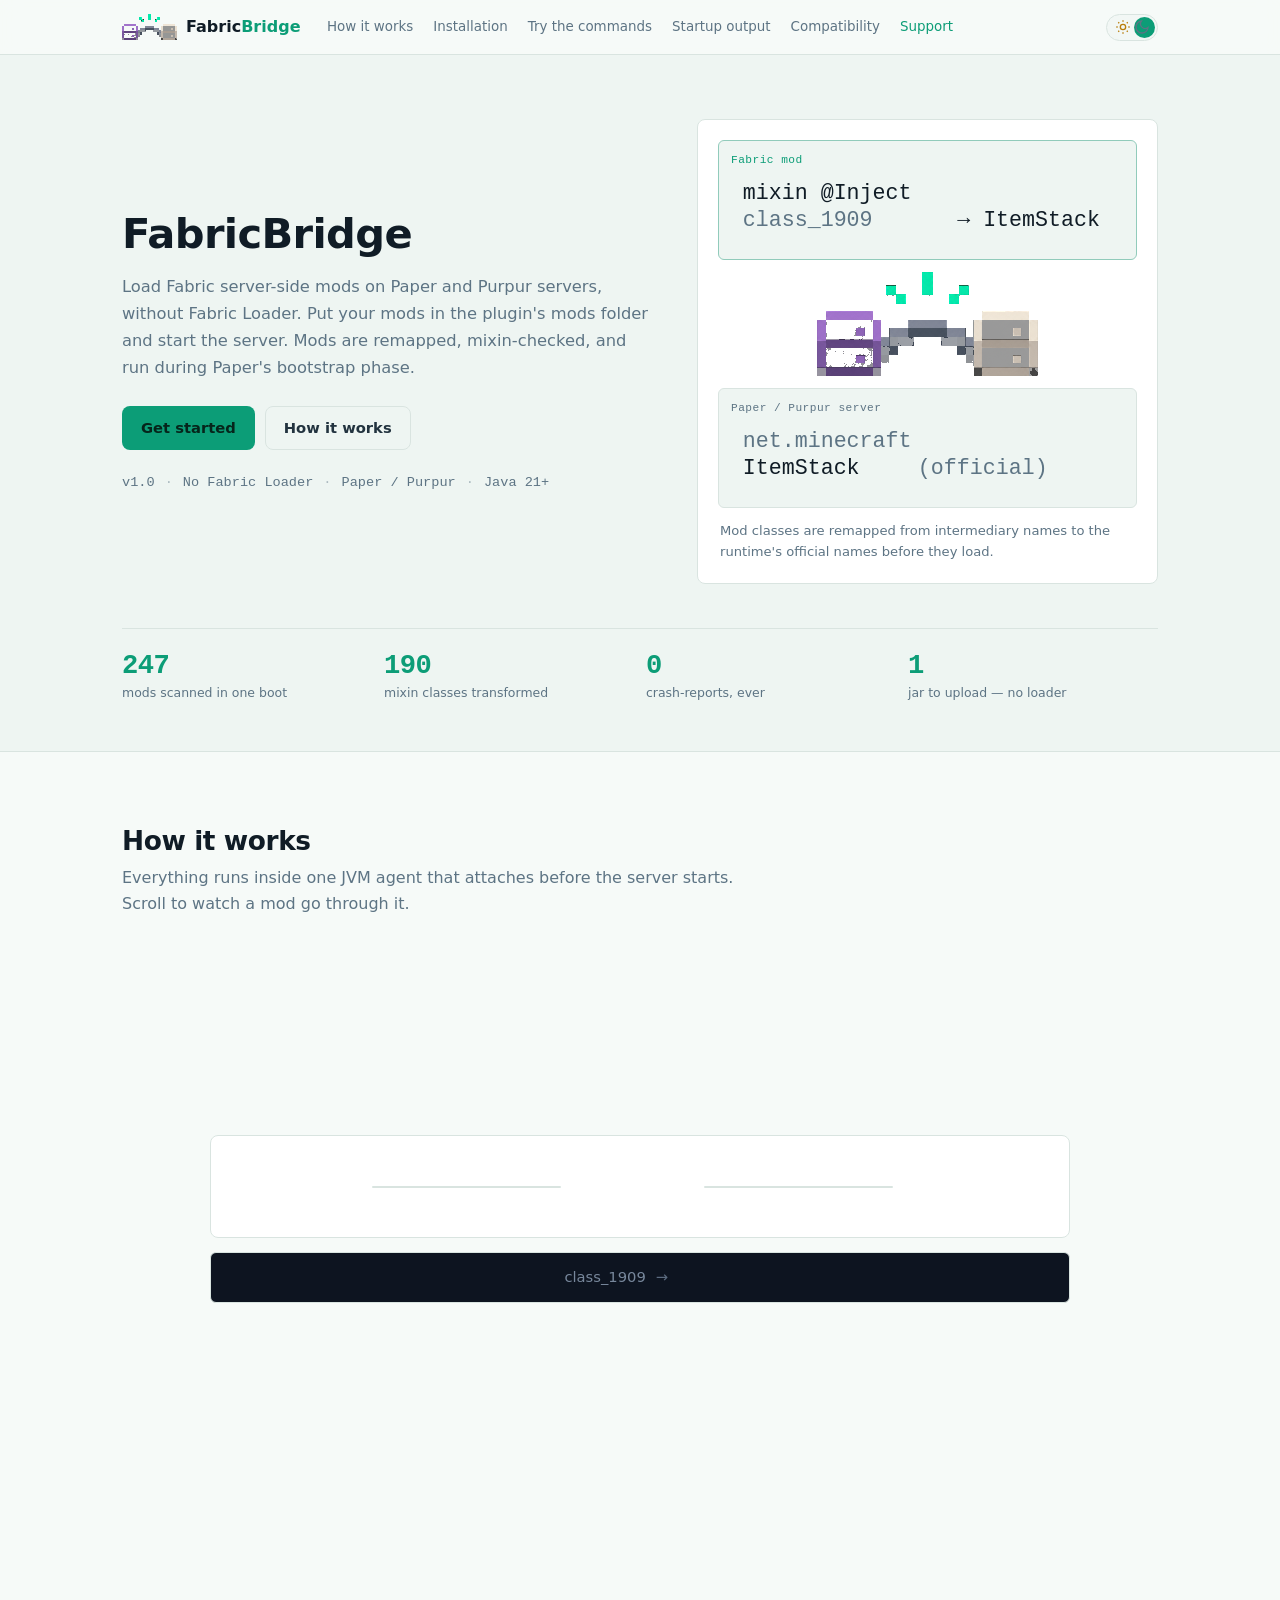
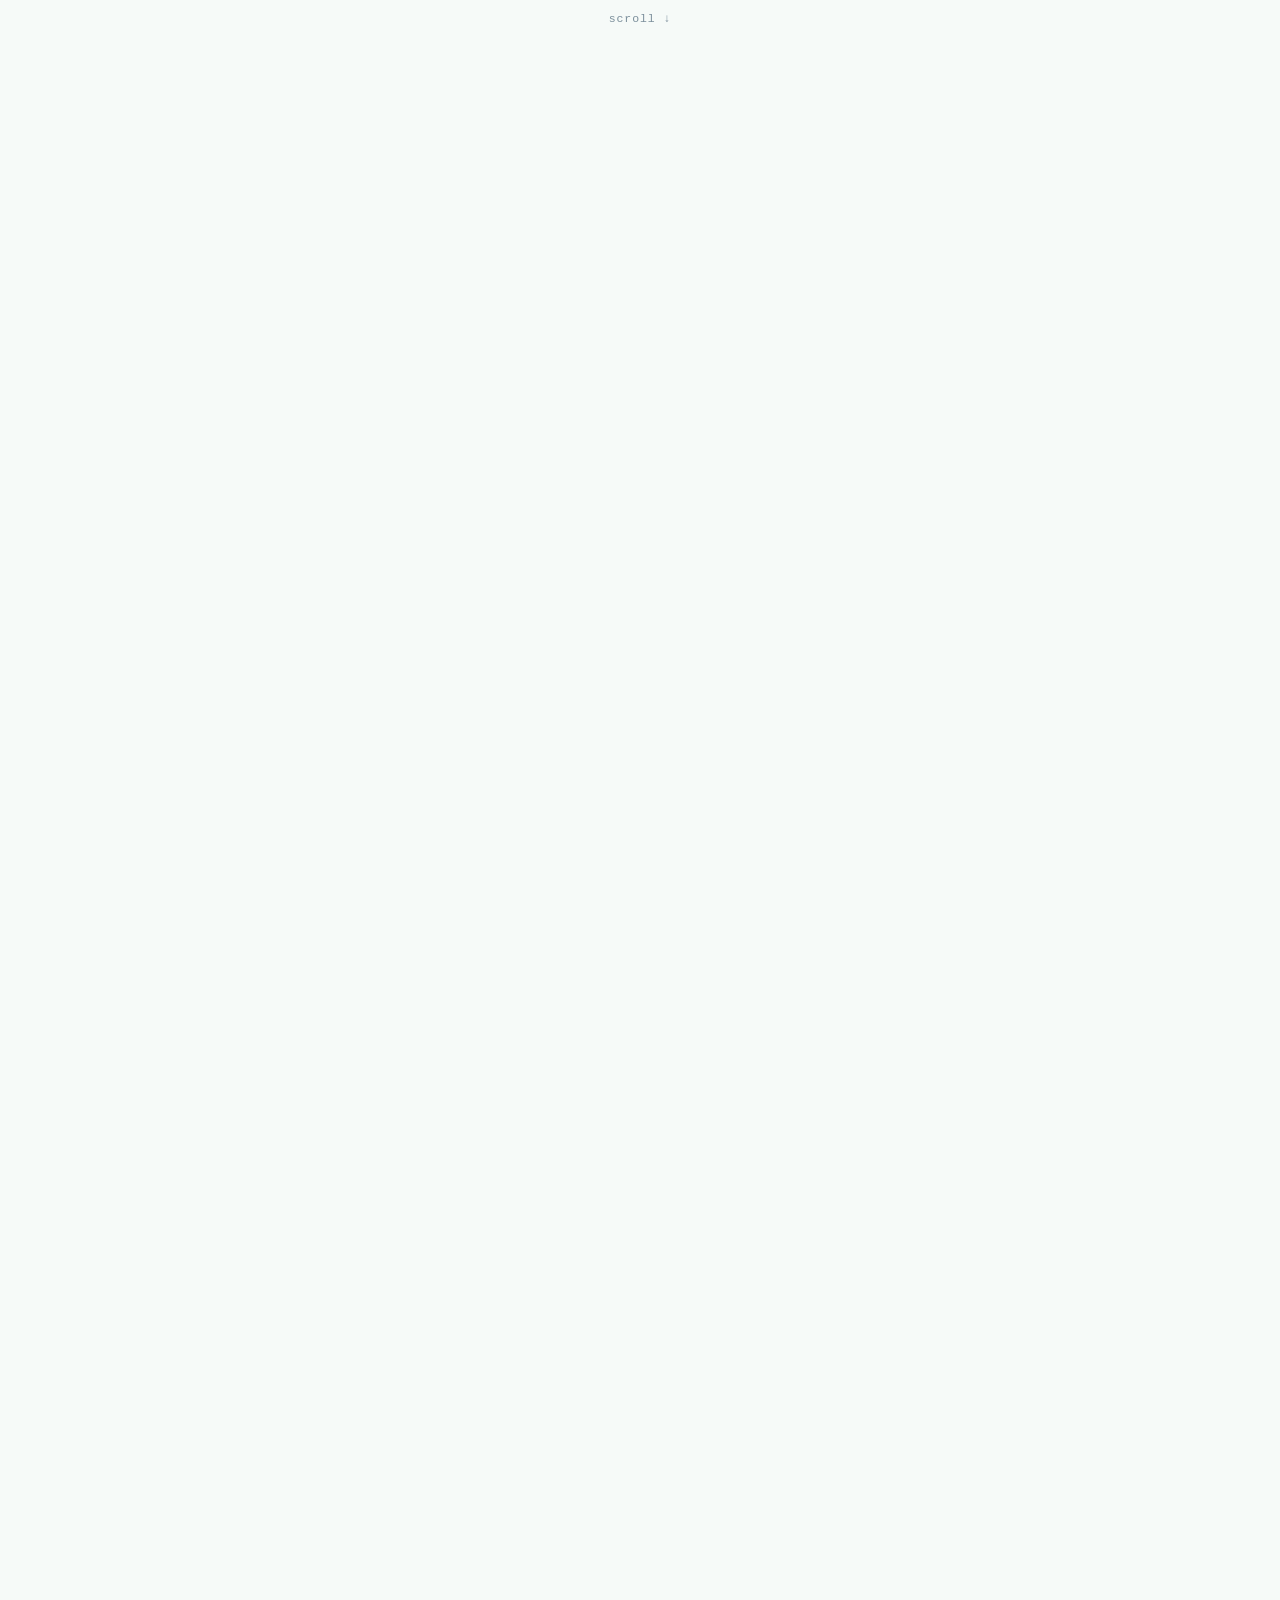
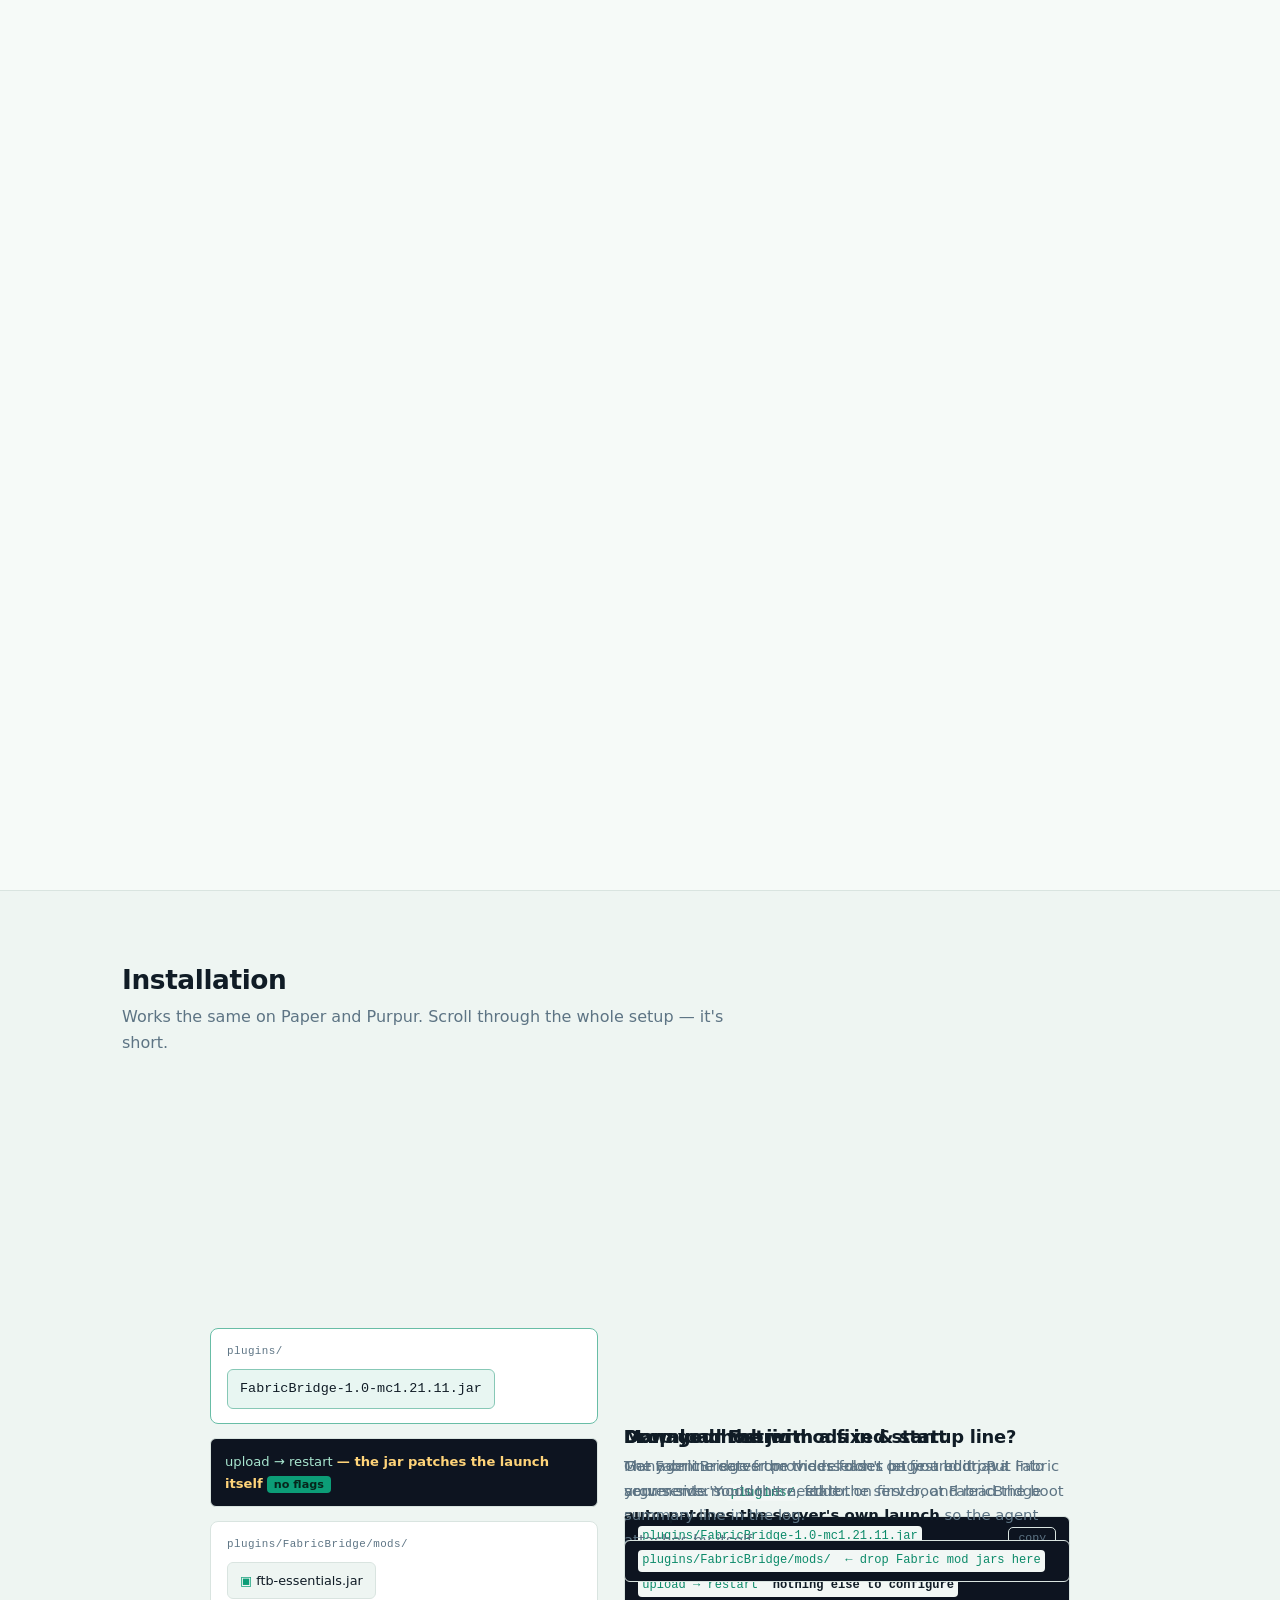
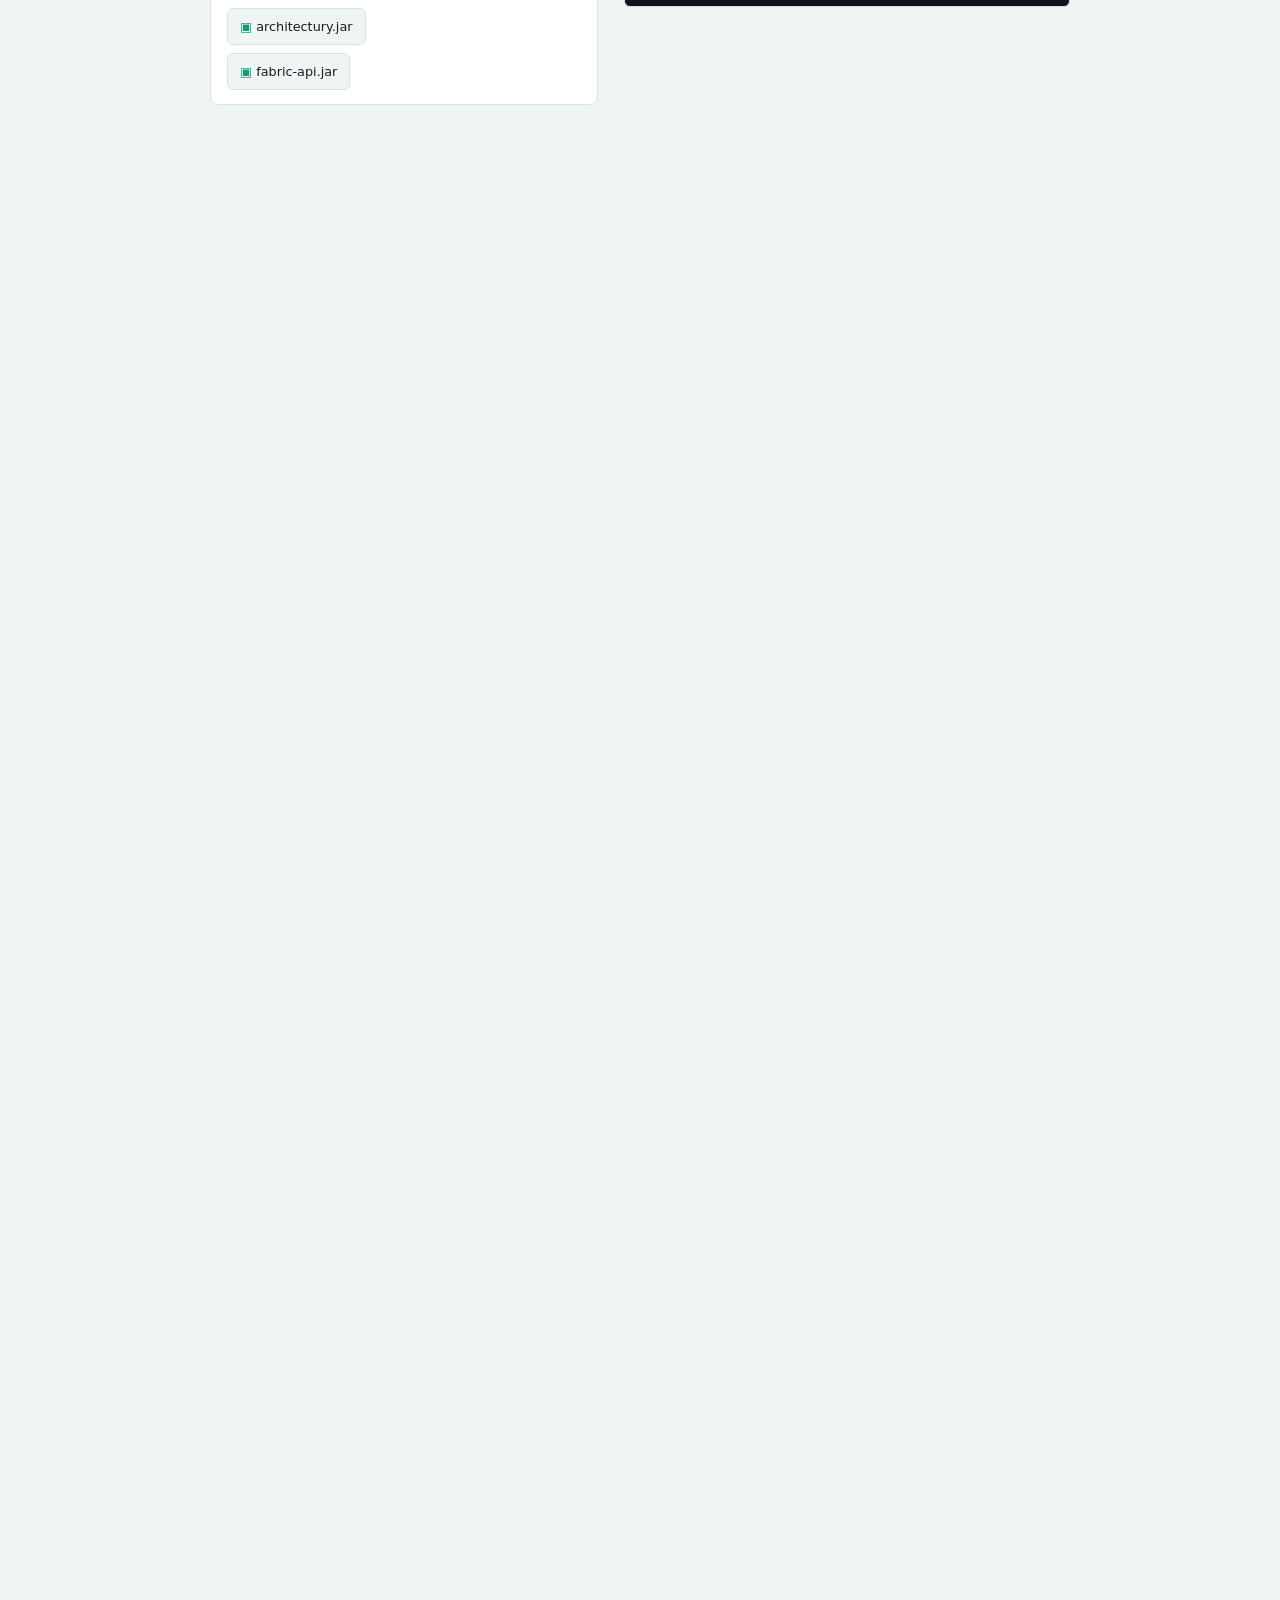
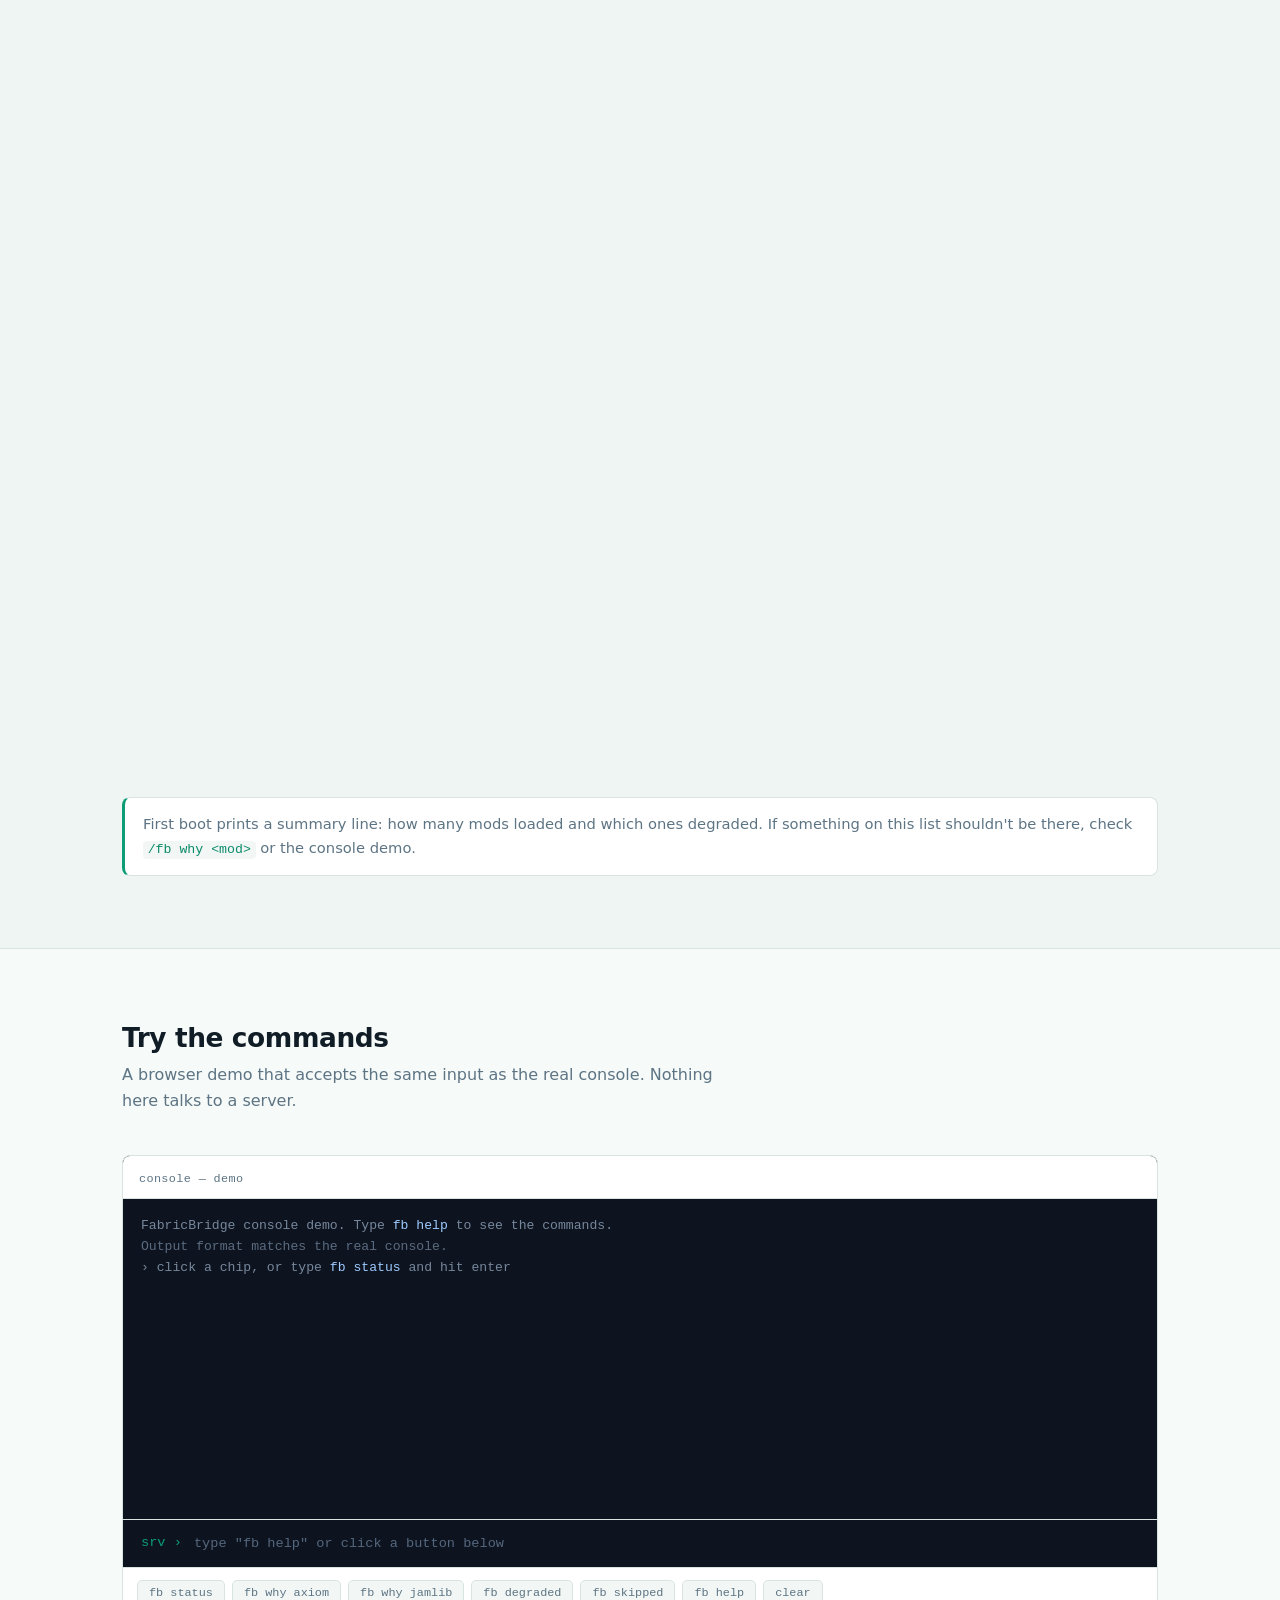
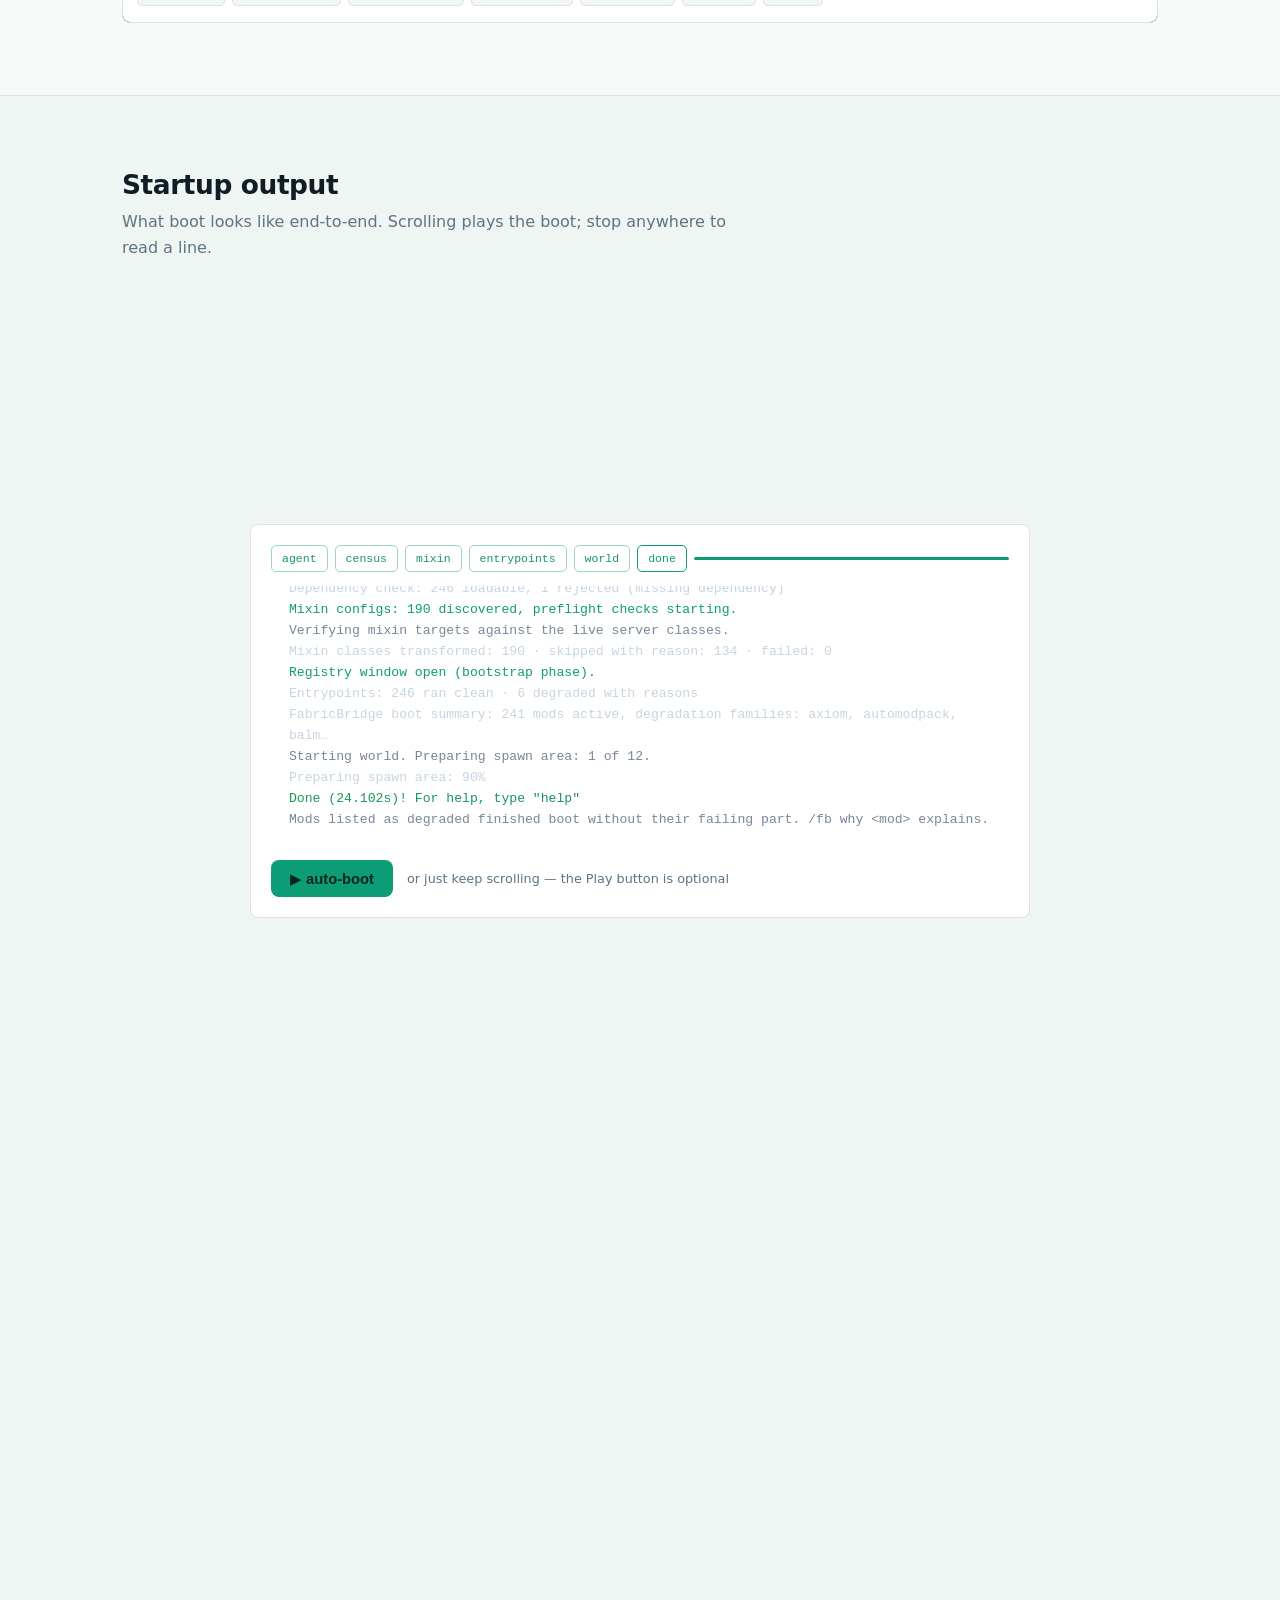
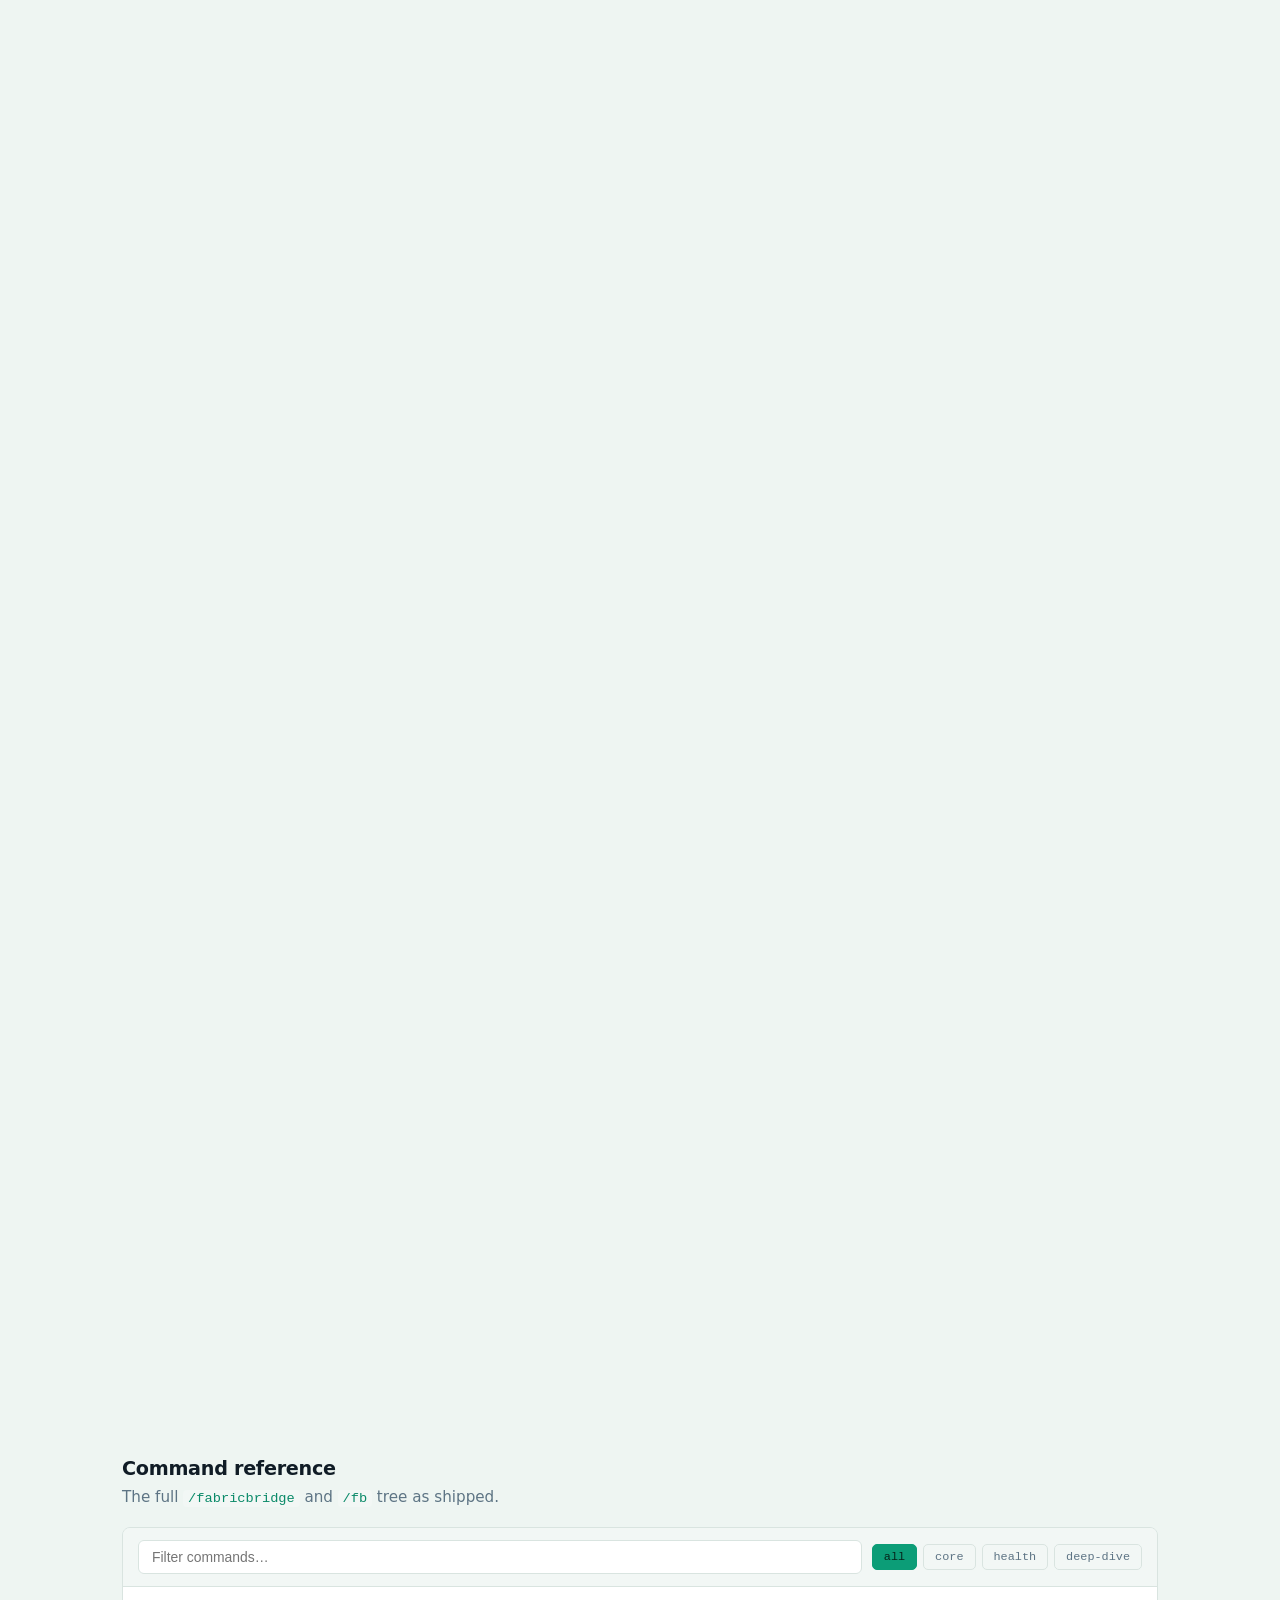
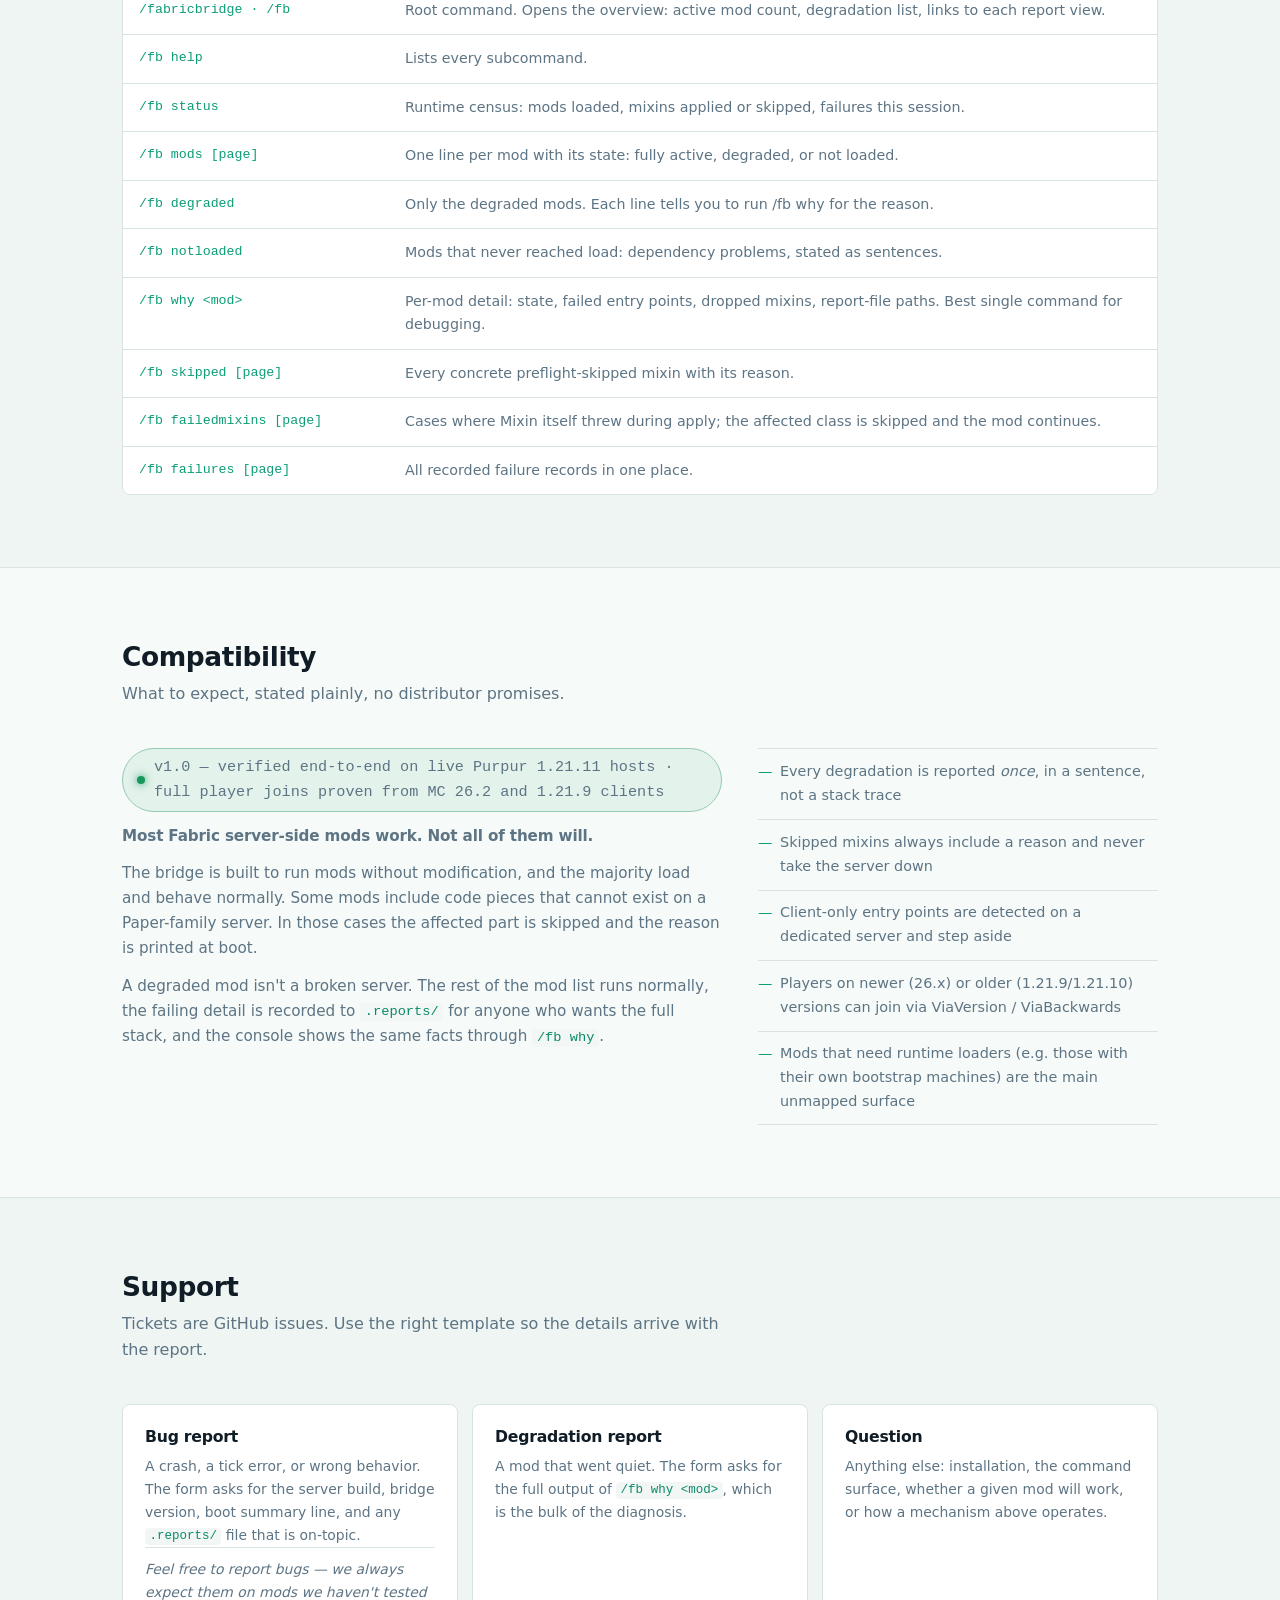
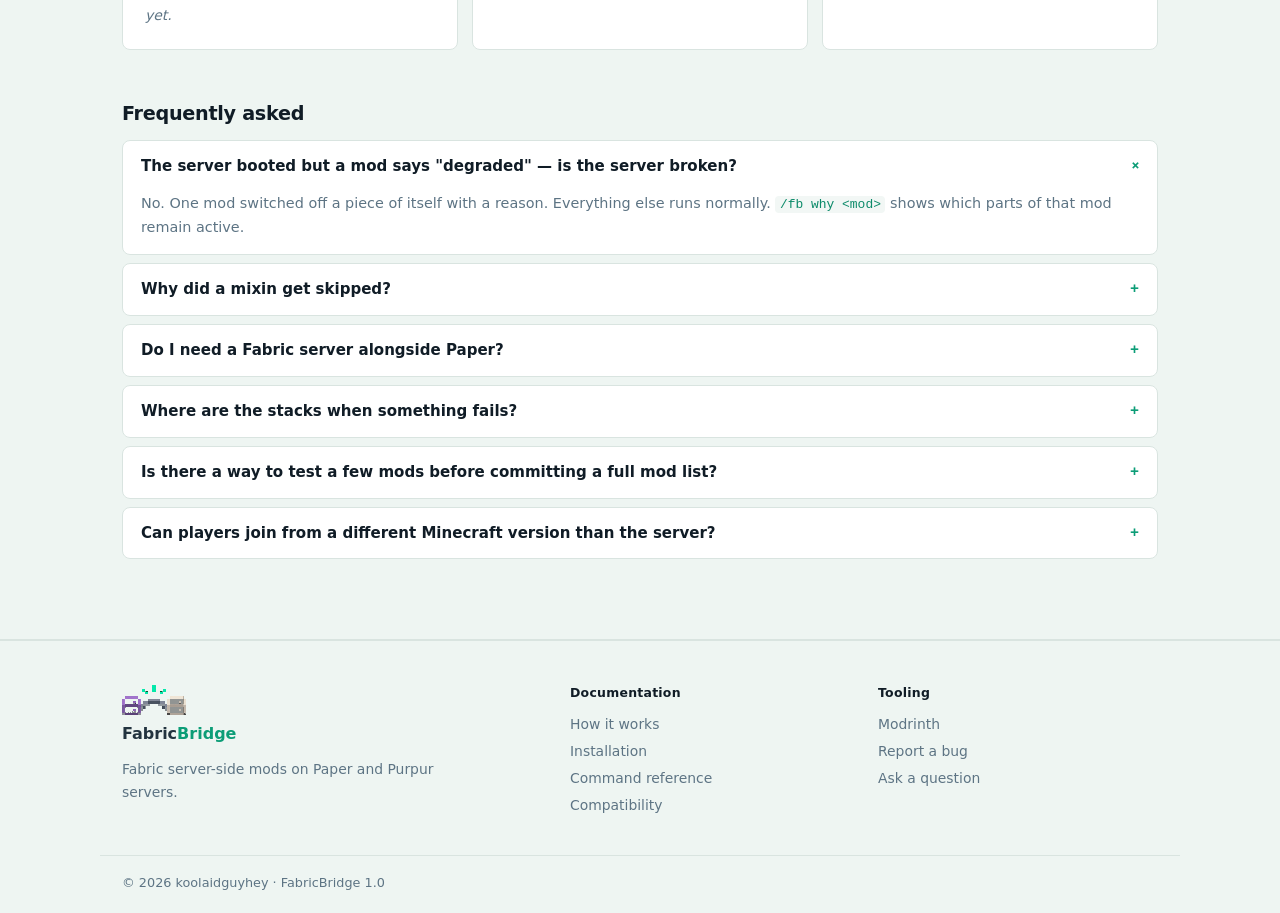
==== commit 9ace8391: "Install/copy: artifact filename now carries plugin + MC version (FabricBridge-1.0-mc1.21.11.jar)" ====
--- a/index.html
+++ b/index.html
@@ -142,10 +142,10 @@
         <div class="ivisual" aria-hidden="true">
           <div class="ifolder" id="iFolder">
             <span class="ifolder-head">plugins/</span>
-            <div class="ijar" id="iJar">FabricBridge-1.0.jar</div>
+            <div class="ijar" id="iJar">FabricBridge-1.0-mc1.21.11.jar</div>
           </div>
           <div class="iterm mono">
-            <span class="iln" id="iCmdAgent"><b>-javaagent:</b>plugins/FabricBridge-1.0.jar&nbsp;-jar&nbsp;server.jar</span>
+            <span class="iln" id="iCmdAgent"><b>-javaagent:</b>plugins/FabricBridge-1.0-mc1.21.11.jar&nbsp;-jar&nbsp;server.jar</span>
             <span class="iln" id="iCmdPatch">upload&nbsp;→&nbsp;restart&nbsp;&nbsp;<span class="ipatch-badge">no flags needed</span></span>
           </div>
           <div class="imods" id="iMods">
@@ -159,12 +159,12 @@
           <div class="beat" data-beat="0">
             <h3>Download the jar</h3>
             <p>Get FabricBridge from the releases page and drop it into your server's <code>plugins/</code> folder.</p>
-            <div class="term-line"><code>plugins/FabricBridge-1.0.jar</code><button class="copy-btn" data-copy="plugins/FabricBridge-1.0.jar">copy</button></div>
+            <div class="term-line"><code>plugins/FabricBridge-1.0-mc1.21.11.jar</code><button class="copy-btn" data-copy="plugins/FabricBridge-1.0-mc1.21.11.jar">copy</button></div>
           </div>
           <div class="beat" data-beat="1">
             <h3>Self-managed host? Add one flag</h3>
             <p>If you control the startup command, attach the agent before <code>-jar</code> so it loads before any server class.</p>
-            <div class="term-line"><code>java&nbsp;<b>-javaagent:plugins/FabricBridge-1.0.jar</b>&nbsp;-jar&nbsp;server.jar&nbsp;nogui</code><button class="copy-btn" data-copy="-javaagent:plugins/FabricBridge-1.0.jar">copy</button></div>
+            <div class="term-line"><code>java&nbsp;<b>-javaagent:plugins/FabricBridge-1.0-mc1.21.11.jar</b>&nbsp;-jar&nbsp;server.jar&nbsp;nogui</code><button class="copy-btn" data-copy="-javaagent:plugins/FabricBridge-1.0-mc1.21.11.jar">copy</button></div>
           </div>
           <div class="beat" data-beat="2">
             <h3>Managed host with a fixed startup line?</h3>
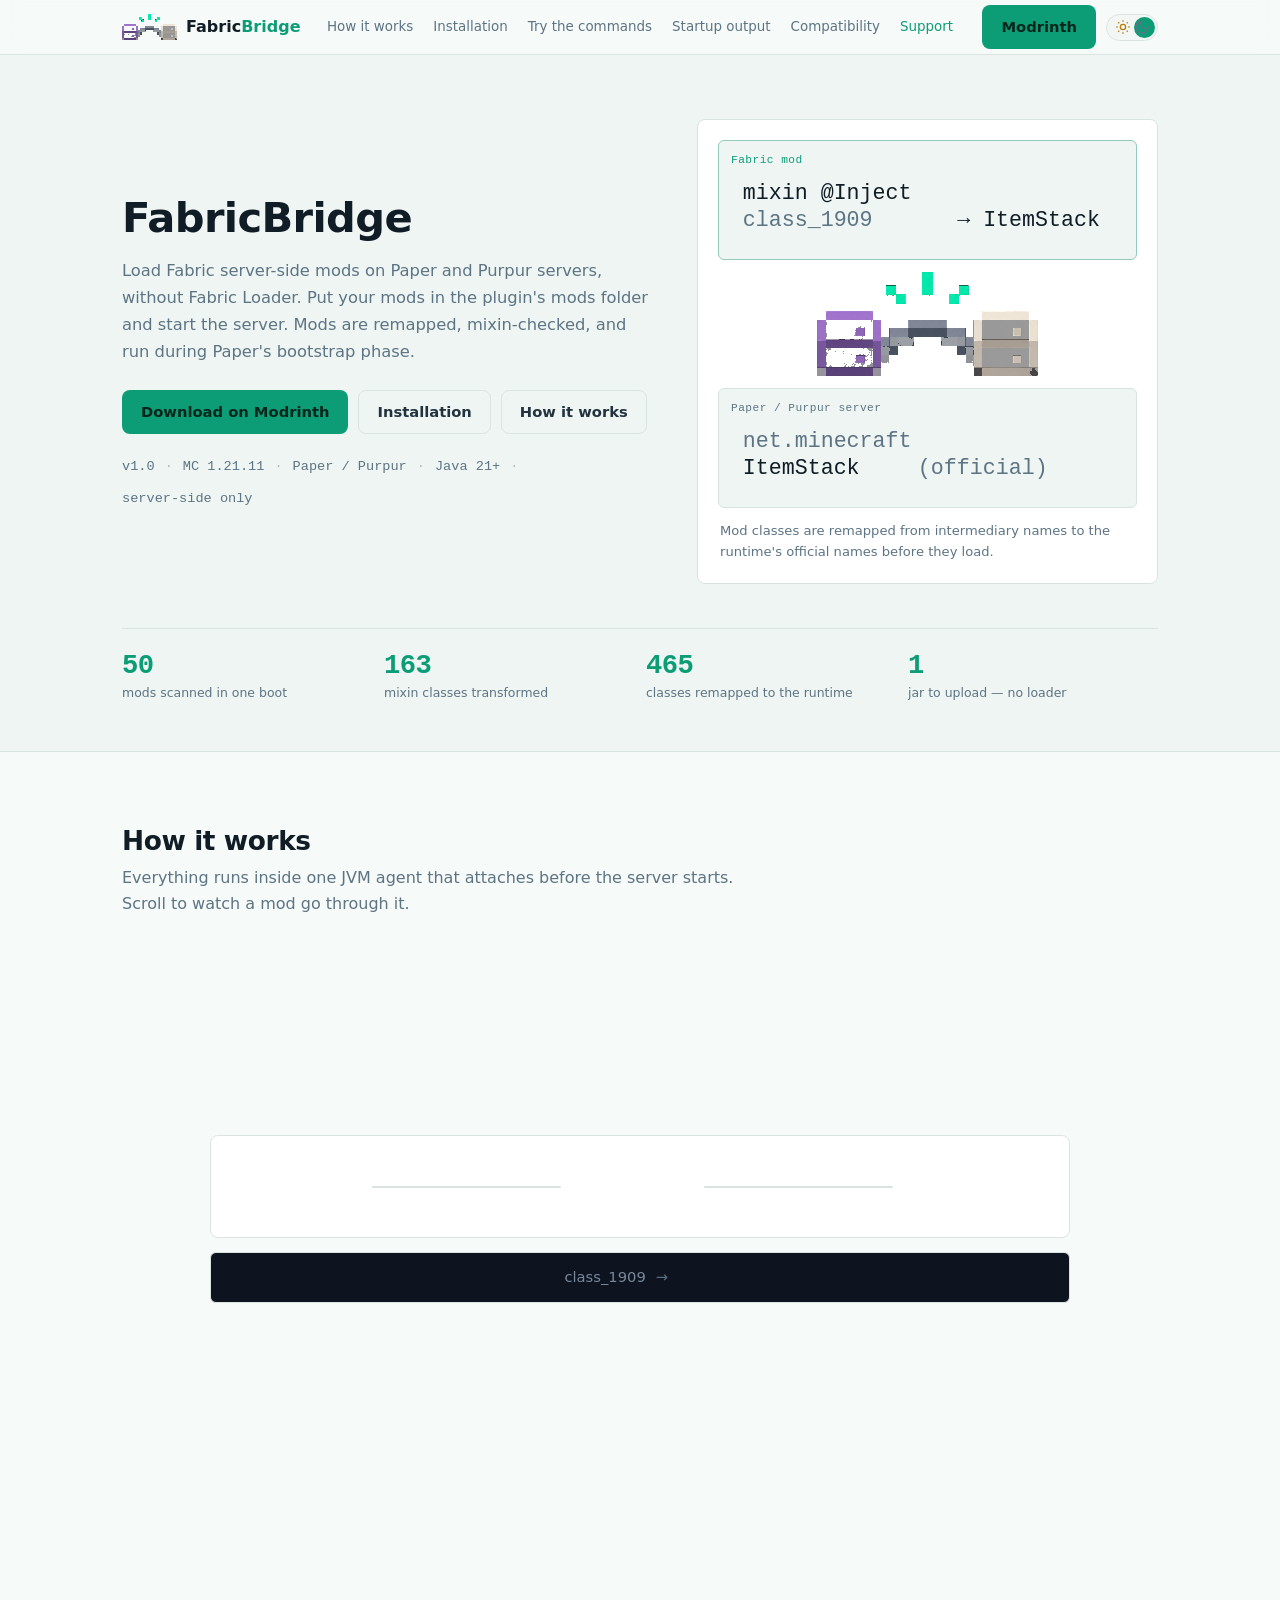
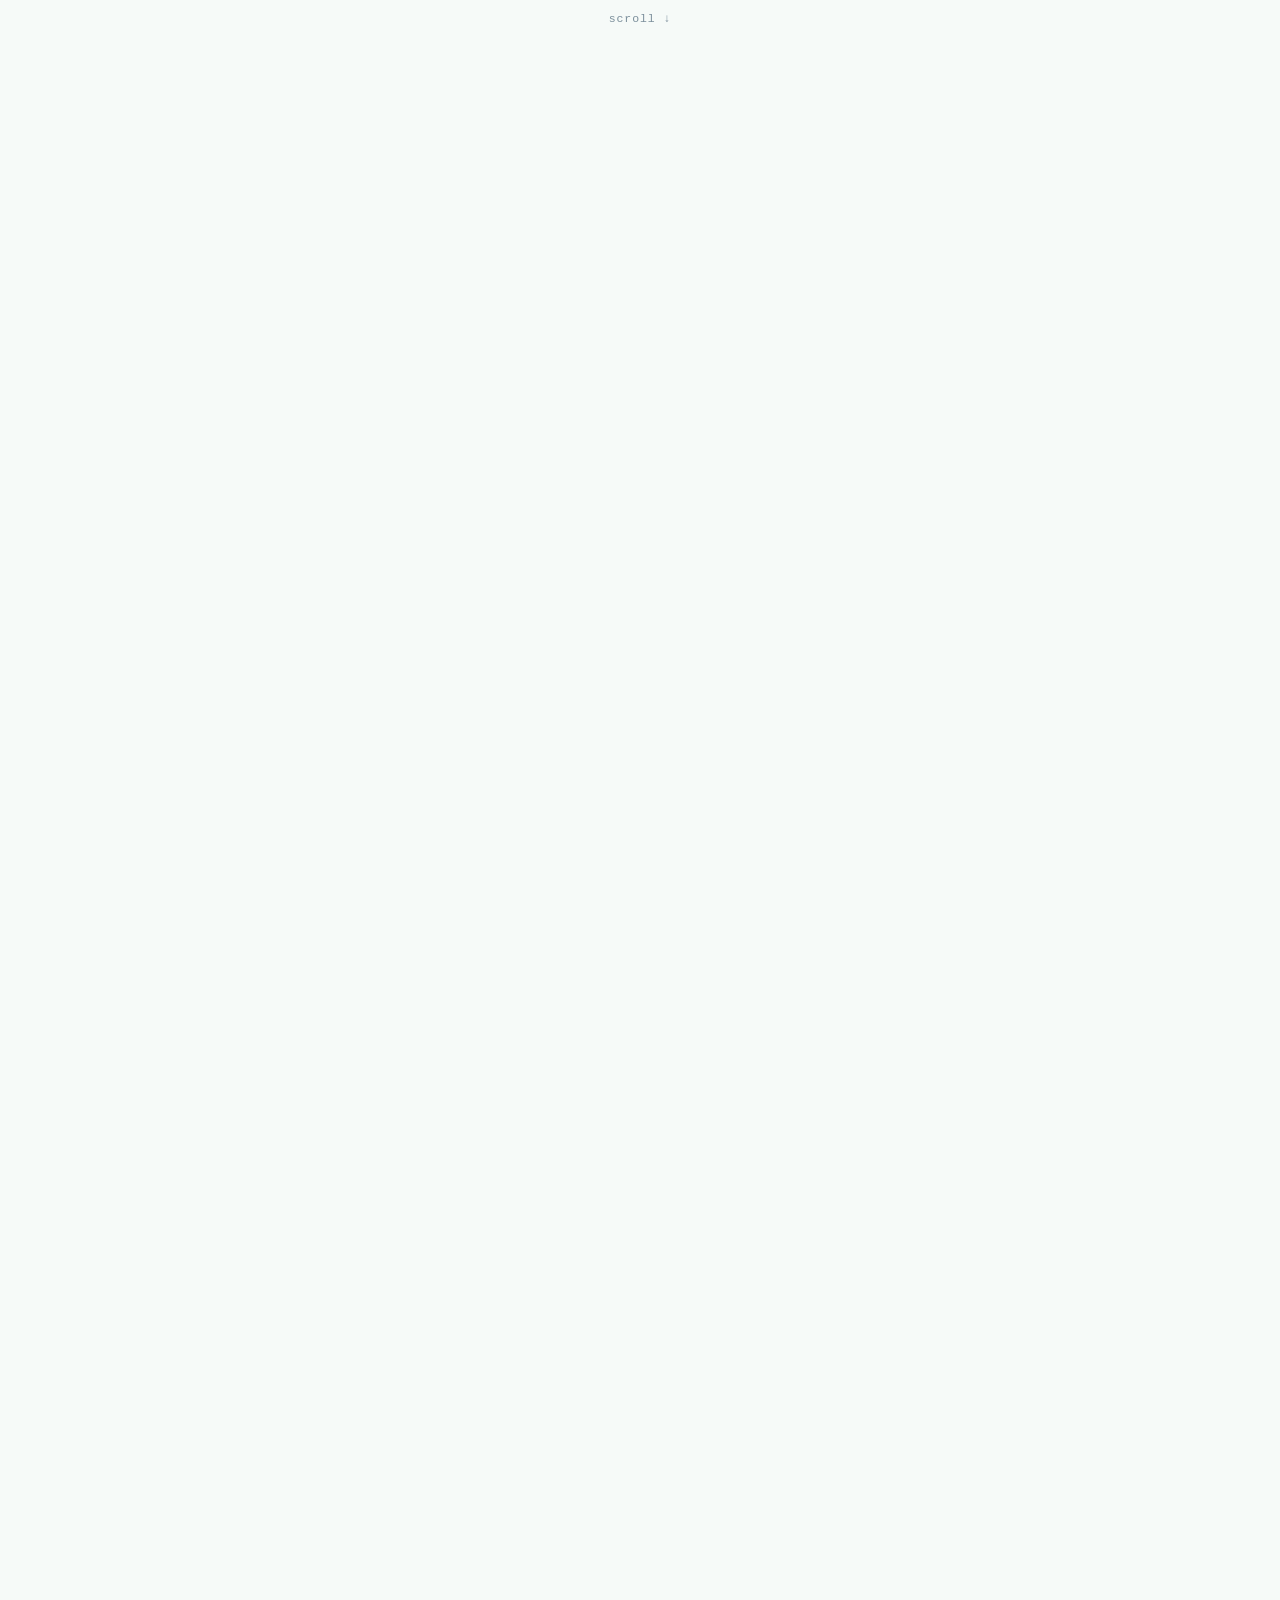
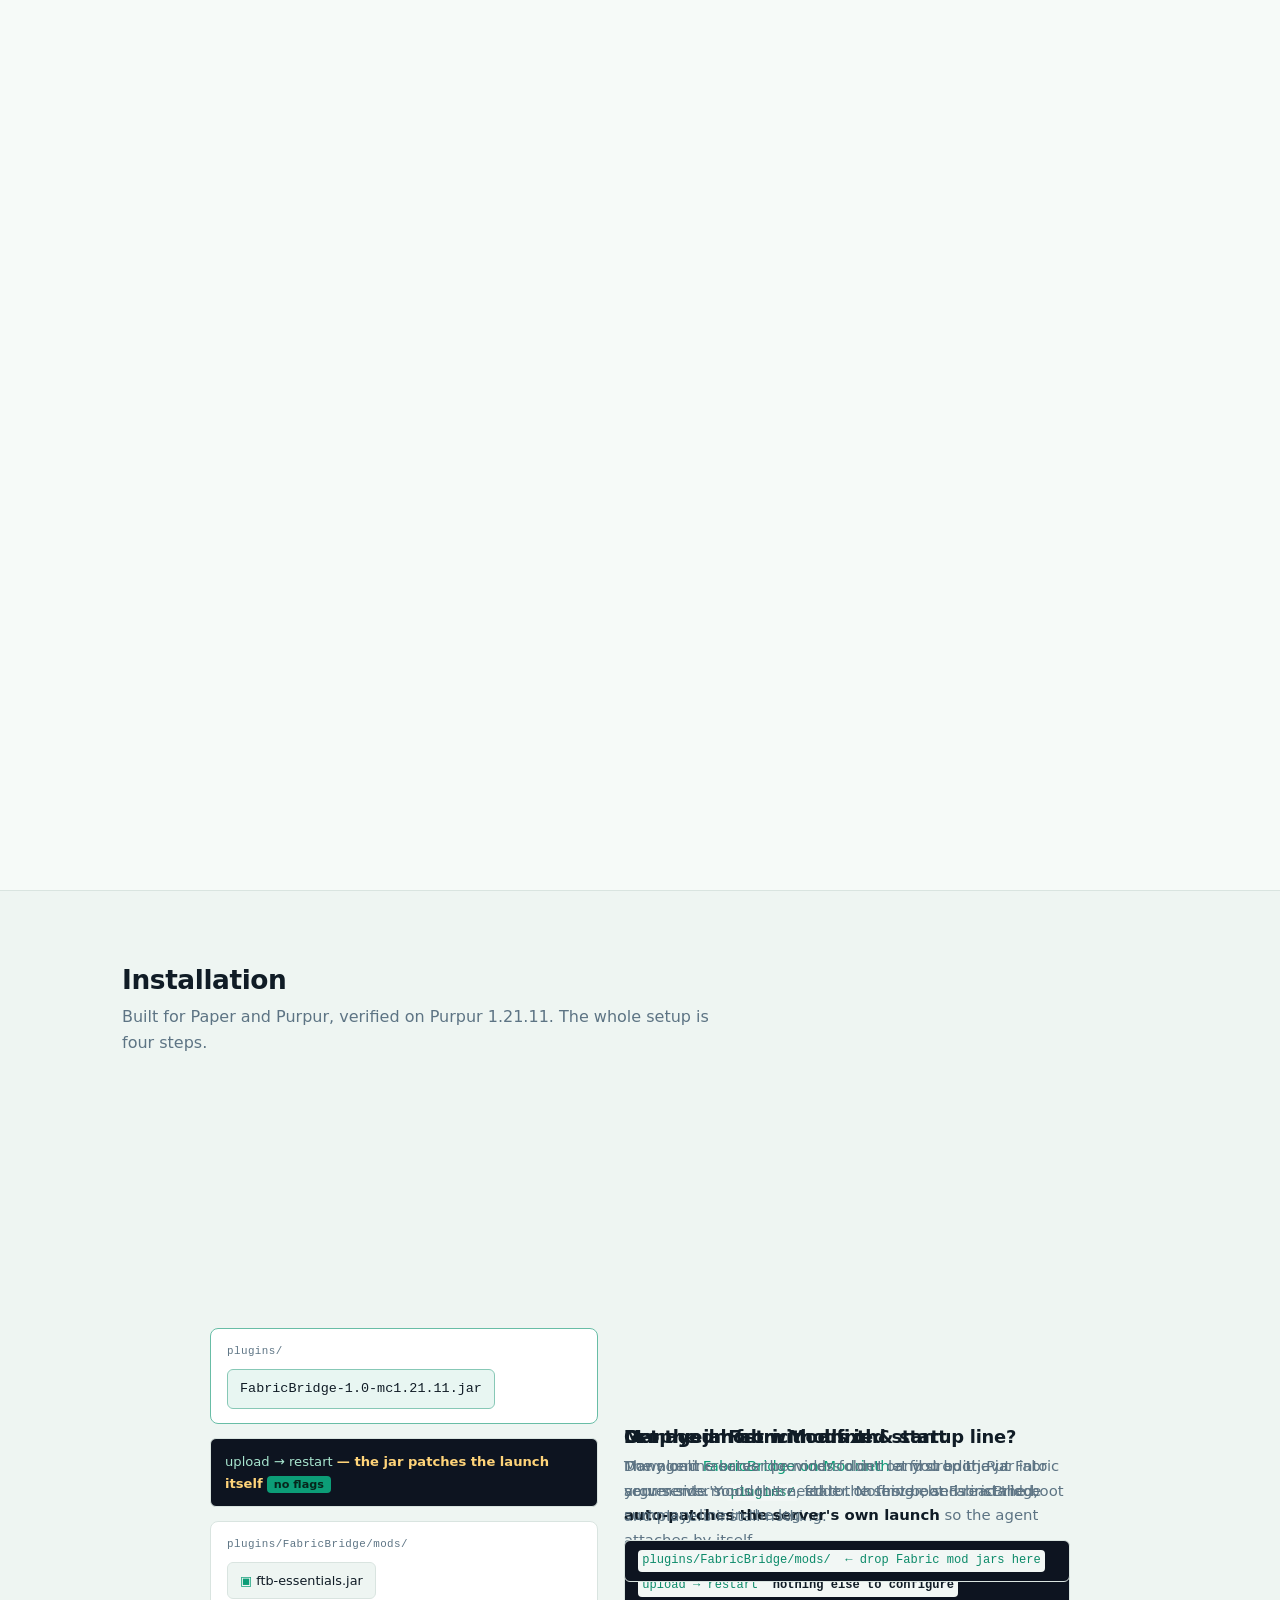
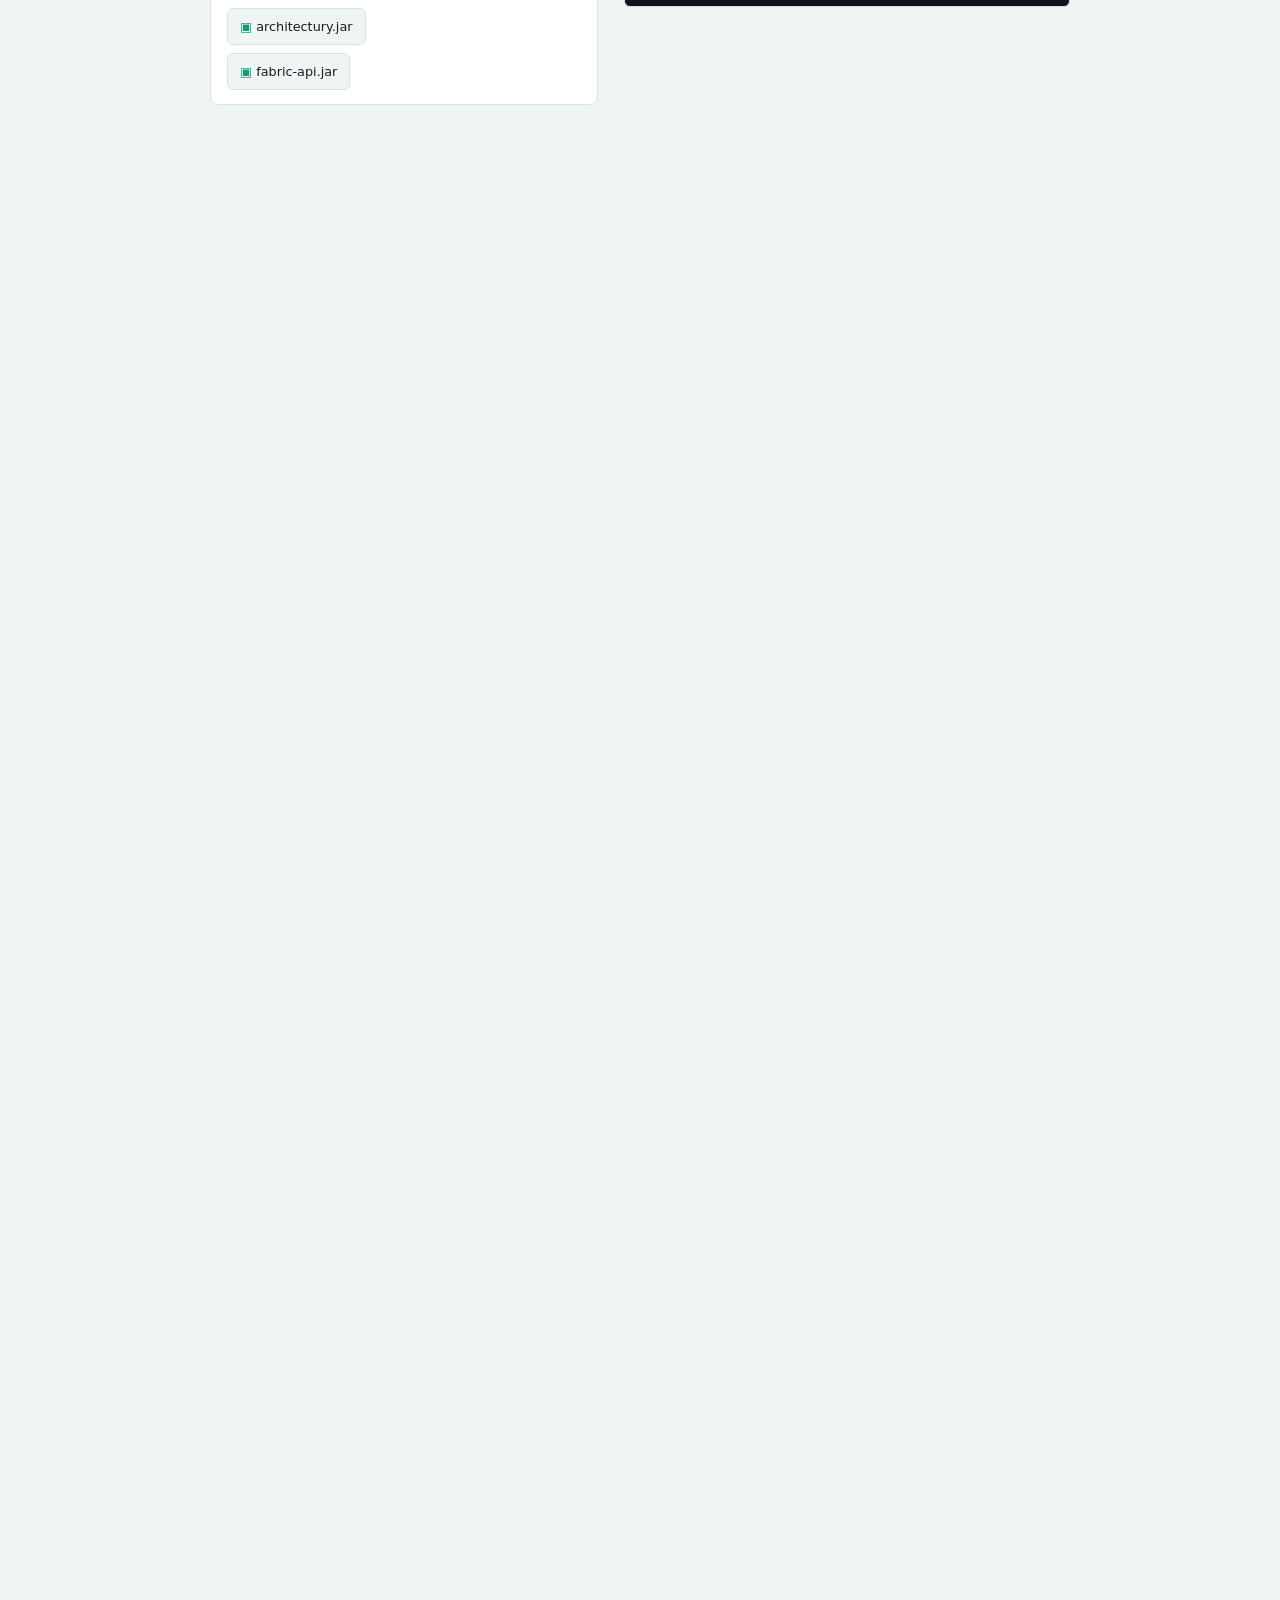
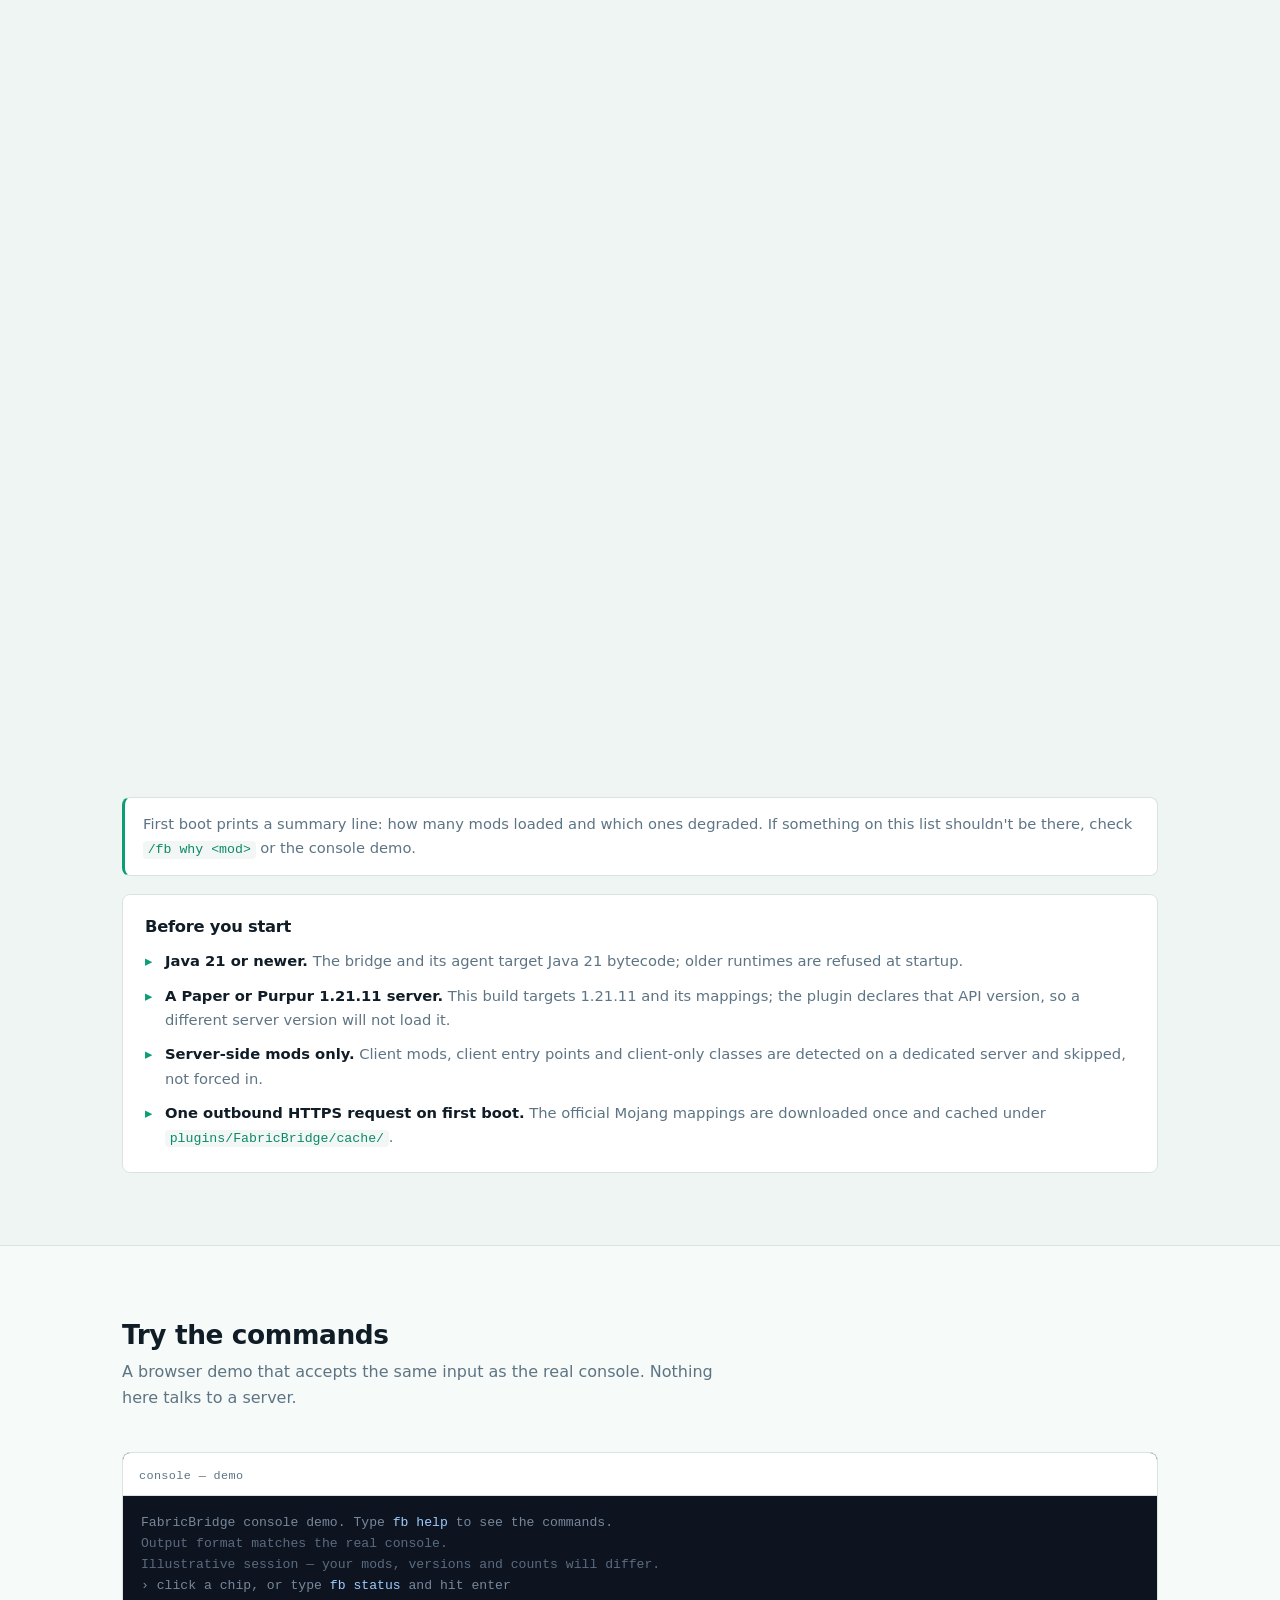
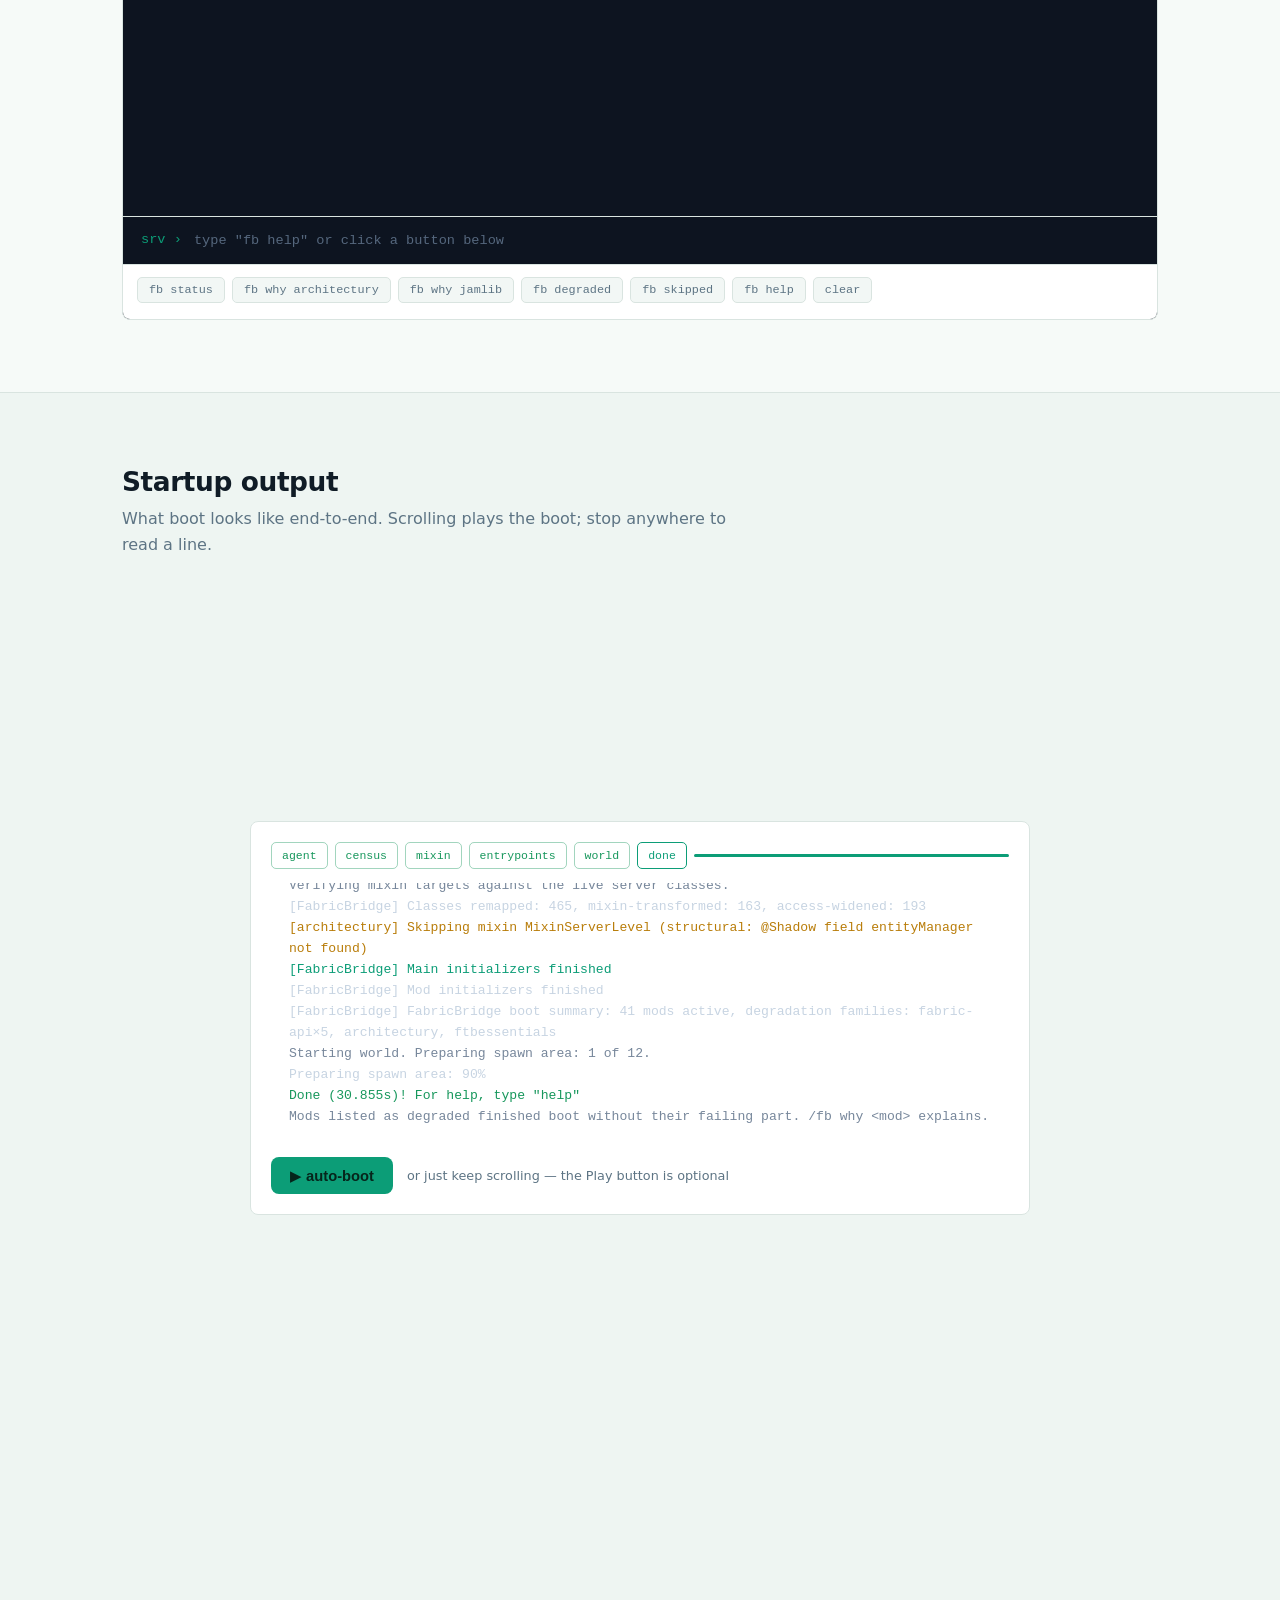
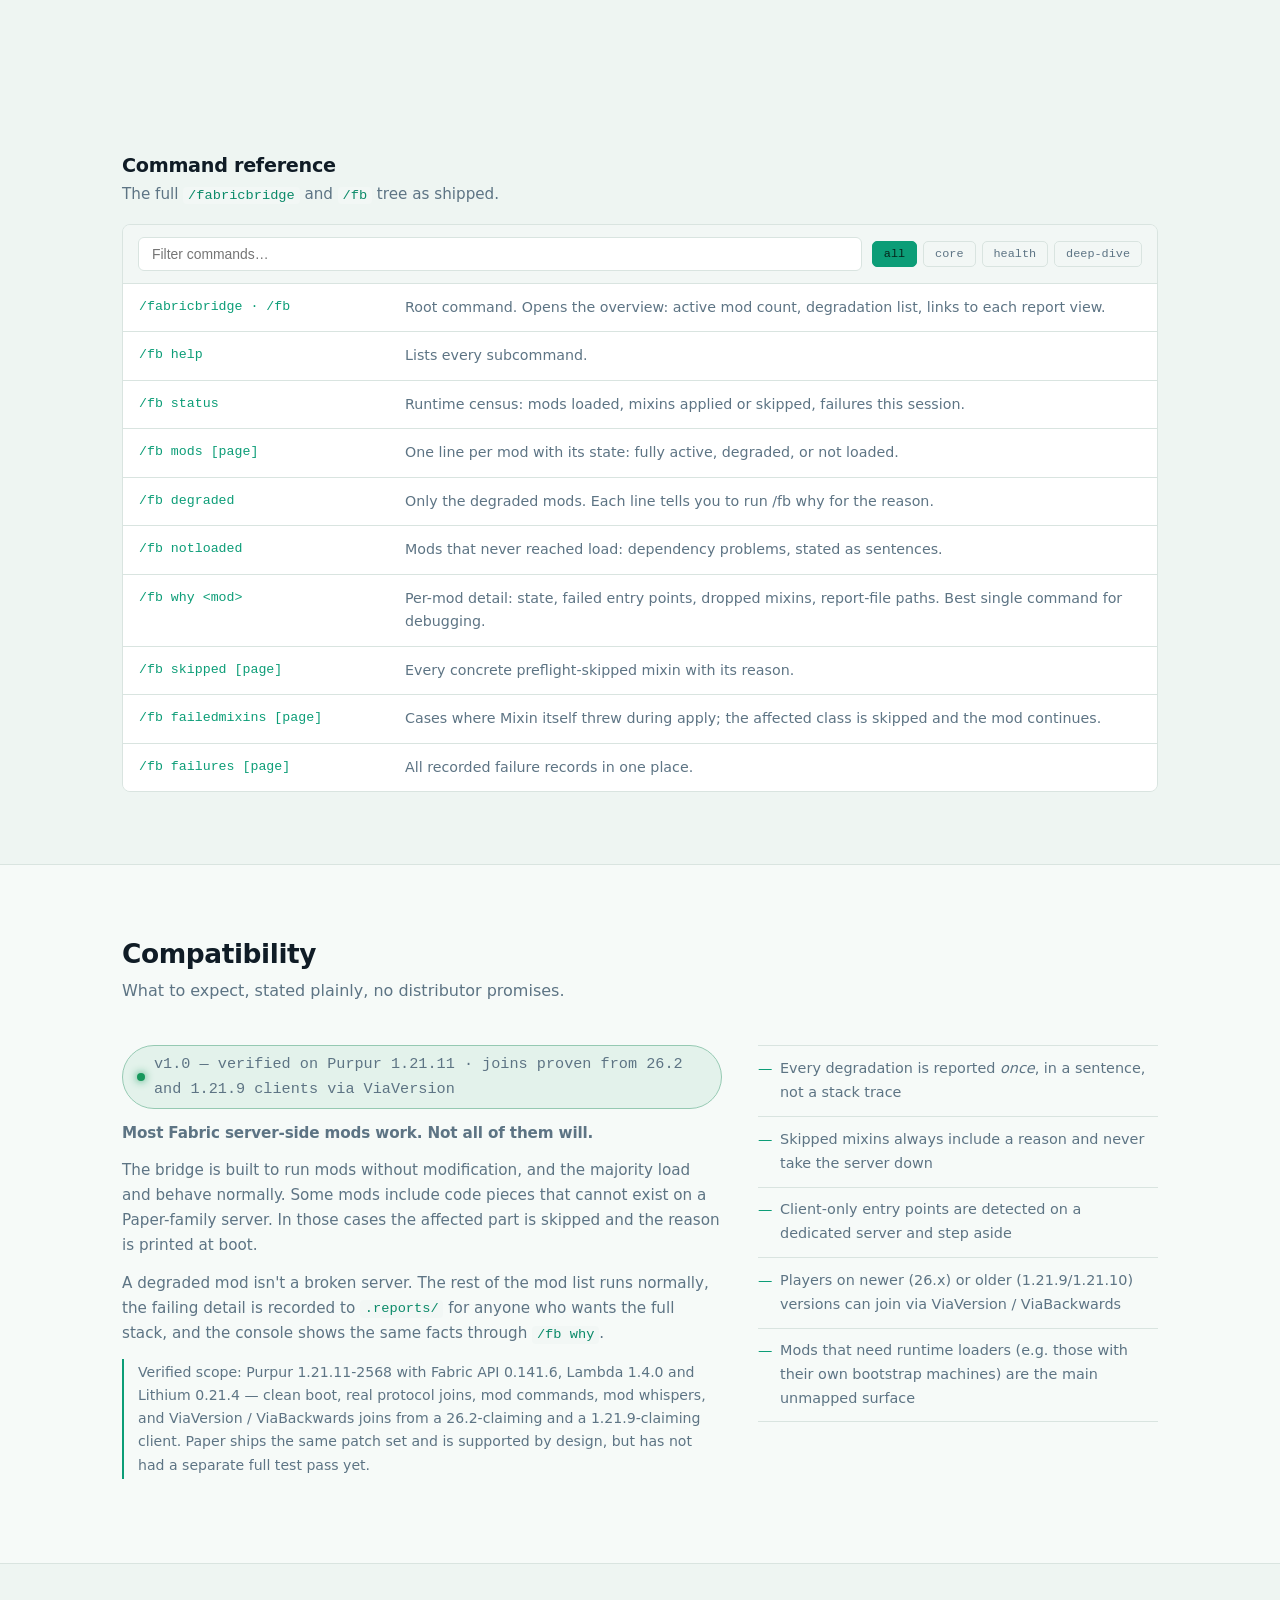
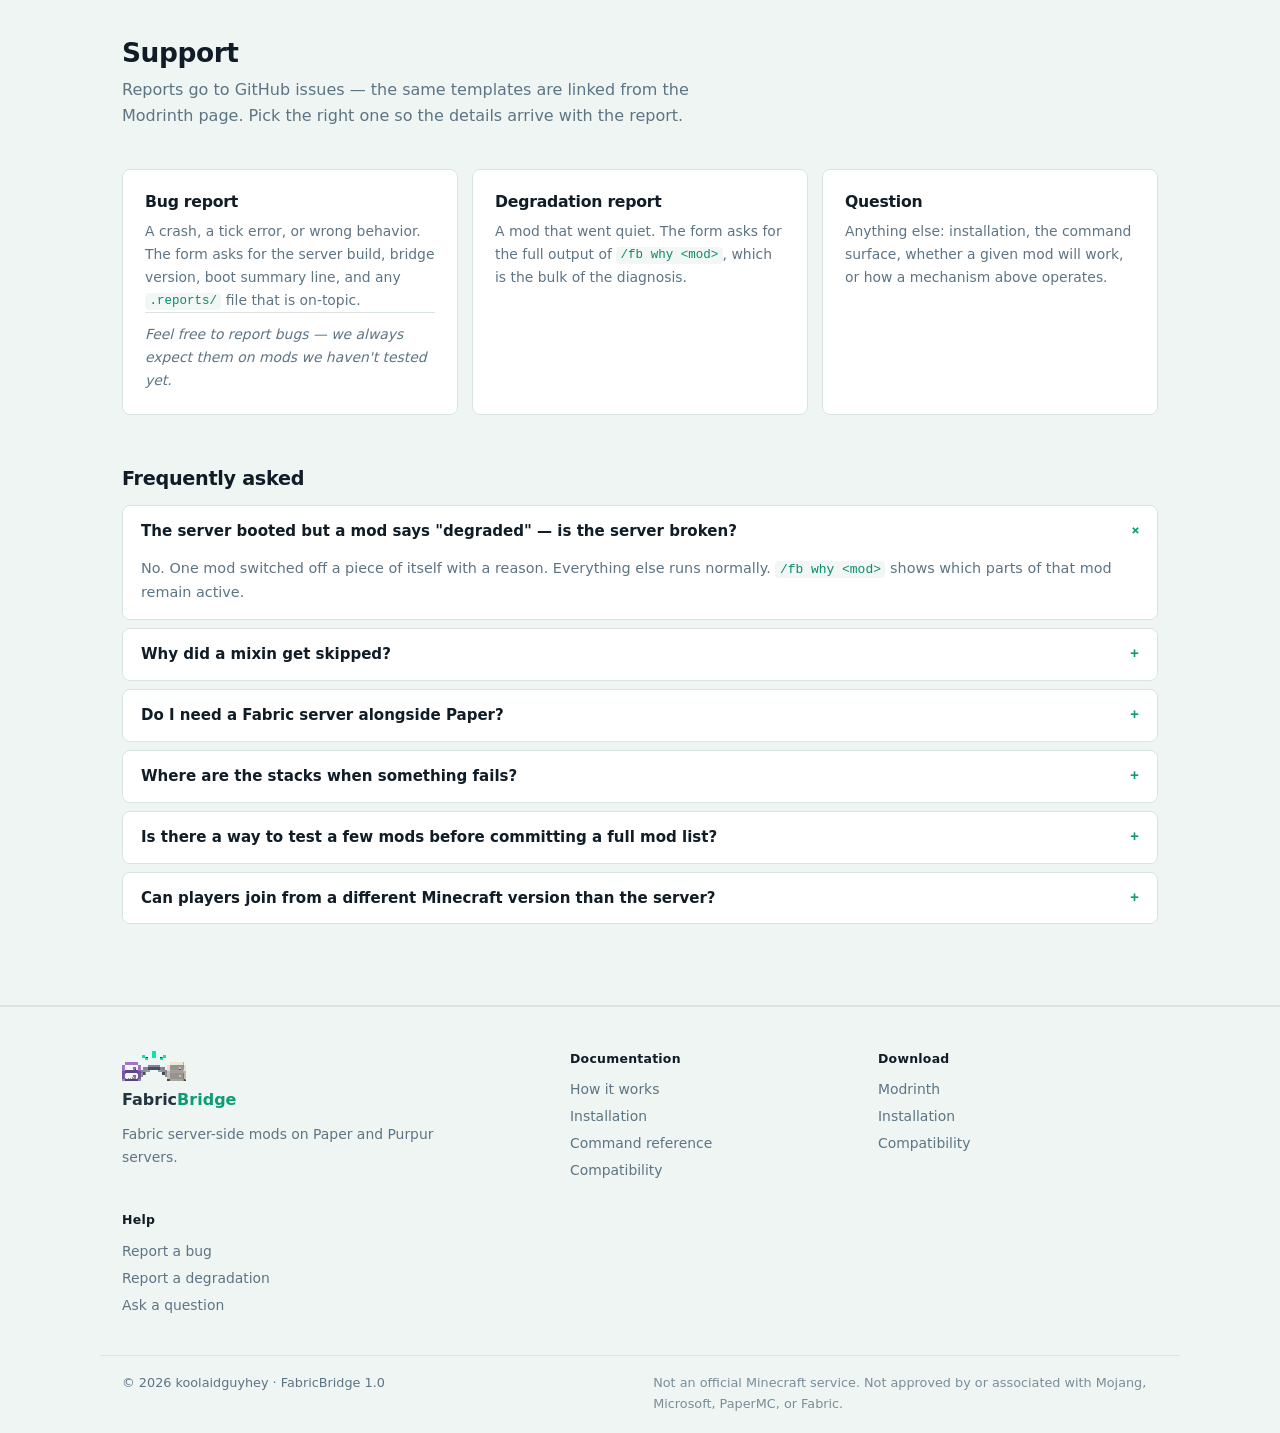
==== commit aa40f29a: "Site: publish-ready copy, real numbers, Modrinth CTAs and launch meta Replace invented stats and con" ====
--- a/index.html
+++ b/index.html
@@ -3,10 +3,55 @@
 <head>
 <meta charset="UTF-8">
 <meta name="viewport" content="width=device-width, initial-scale=1.0">
-<title>FabricBridge — run Fabric server-side mods on Paper &amp; Purpur</title>
-<meta name="description" content="FabricBridge loads and runs Fabric server-side mods on Paper and Purpur servers without Fabric Loader. Degradations are reported in plain language; the server never crashes on a mod failure.">
+<title>FabricBridge — Fabric server-side mods on Paper &amp; Purpur</title>
+<meta name="description" content="Run Fabric server-side mods on Paper and Purpur without Fabric Loader. One jar, mods remapped and mixin-checked at boot, and failures reported as calm one-line degradations instead of server crashes.">
+<link rel="canonical" href="https://thatonemcalt.github.io/fabric-bridge-info/">
+<meta name="robots" content="index,follow">
+<meta name="color-scheme" content="dark light">
+<meta name="theme-color" content="#0b0f14" media="(prefers-color-scheme: dark)">
+<meta name="theme-color" content="#f6faf8" media="(prefers-color-scheme: light)">
+<meta name="author" content="koolaidguyhey">
+<meta name="keywords" content="fabricbridge, fabric mods on paper, fabric on purpur, server-side fabric, paper plugin, purpur plugin, minecraft 1.21.11">
+
+<!-- Open Graph / social cards -->
+<meta property="og:type" content="website">
+<meta property="og:site_name" content="FabricBridge">
+<meta property="og:title" content="FabricBridge — Fabric server-side mods on Paper &amp; Purpur">
+<meta property="og:description" content="Run Fabric server-side mods on Paper and Purpur without Fabric Loader. One jar, mods remapped and mixin-checked at boot, failures reported as calm degradations.">
+<meta property="og:url" content="https://thatonemcalt.github.io/fabric-bridge-info/">
+<meta property="og:image" content="https://thatonemcalt.github.io/fabric-bridge-info/og-image.png">
+<meta property="og:image:type" content="image/png">
+<meta property="og:image:width" content="1200">
+<meta property="og:image:height" content="630">
+<meta property="og:image:alt" content="FabricBridge — Fabric server-side mods on Paper &amp; Purpur, Minecraft 1.21.11, Java 21+">
+<meta name="twitter:card" content="summary_large_image">
+<meta name="twitter:title" content="FabricBridge — Fabric server-side mods on Paper &amp; Purpur">
+<meta name="twitter:description" content="Run Fabric server-side mods on Paper and Purpur without Fabric Loader. One jar, calm degradations, no crash loop.">
+<meta name="twitter:image" content="https://thatonemcalt.github.io/fabric-bridge-info/og-image.png">
+
 <link rel="icon" type="image/png" href="fabric-bridge-favicon.png">
+<link rel="apple-touch-icon" href="fabric-bridge-logo-128.png">
 <link rel="stylesheet" href="styles.css">
+
+<script type="application/ld+json">
+{
+  "@context": "https://schema.org",
+  "@type": "SoftwareApplication",
+  "name": "FabricBridge",
+  "alternateName": "Fabric Bridge",
+  "applicationCategory": "GameApplication",
+  "applicationSubCategory": "Minecraft server plugin",
+  "operatingSystem": "Linux, Windows, macOS",
+  "softwareVersion": "1.0",
+  "url": "https://thatonemcalt.github.io/fabric-bridge-info/",
+  "sameAs": ["https://modrinth.com/plugin/fabric-bridge-plugin"],
+  "author": { "@type": "Person", "name": "koolaidguyhey" },
+  "offers": { "@type": "Offer", "price": "0", "priceCurrency": "USD" },
+  "description": "Runs Fabric server-side mods on Paper and Purpur servers without Fabric Loader.",
+  "requirements": "Java 21, Paper or Purpur 1.21.11"
+}
+</script>
+<noscript><style>.reveal{opacity:1 !important}.story-hint{display:none}</style></noscript>
 </head>
 <body>
 
@@ -26,6 +71,7 @@
       <a href="#support" data-spy>Support</a>
     </nav>
     <div class="nav-actions">
+      <a class="btn btn-primary nav-dl" href="https://modrinth.com/plugin/fabric-bridge-plugin" data-modrinth>Modrinth</a>
       <button class="theme-toggle" id="themeToggle" aria-label="Toggle dark / light mode" title="Toggle theme">
         <span class="tt-icon tt-sun"><svg viewBox="0 0 24 24" width="16" height="16" fill="none" stroke="currentColor" stroke-width="2"><circle cx="12" cy="12" r="4"/><path d="M12 2v2m0 16v2M4.9 4.9l1.4 1.4m11.4 11.4 1.4 1.4M2 12h2m16 0h2M4.9 19.1l1.4-1.4m11.4-11.4 1.4-1.4"/></svg></span>
         <span class="tt-icon tt-moon"><svg viewBox="0 0 24 24" width="16" height="16" fill="none" stroke="currentColor" stroke-width="2"><path d="M21 12.8A9 9 0 1 1 11.2 3 7 7 0 0 0 21 12.8z"/></svg></span>
@@ -44,11 +90,12 @@
       <h1>FabricBridge</h1>
       <p class="lede">Load Fabric server-side mods on Paper and Purpur servers, without Fabric Loader. Put your mods in the plugin's mods folder and start the server. Mods are remapped, mixin-checked, and run during Paper's bootstrap phase.</p>
       <div class="hero-cta">
-        <a class="btn btn-primary" href="#install">Get started</a>
+        <a class="btn btn-primary" href="https://modrinth.com/plugin/fabric-bridge-plugin" data-modrinth>Download on Modrinth</a>
+        <a class="btn btn-ghost" href="#install">Installation</a>
         <a class="btn btn-ghost" href="#how">How it works</a>
       </div>
       <div class="hero-meta">
-        <span>v1.0</span><span class="sep">·</span><span>No Fabric Loader</span><span class="sep">·</span><span>Paper / Purpur</span><span class="sep">·</span><span>Java 21+</span>
+        <span>v1.0</span><span class="sep">·</span><span>MC 1.21.11</span><span class="sep">·</span><span>Paper / Purpur</span><span class="sep">·</span><span>Java 21+</span><span class="sep">·</span><span>server-side only</span>
       </div>
     </div>
 
@@ -67,9 +114,9 @@
   </div>
   <div class="container">
     <div class="stats reveal-group">
-      <div class="stat reveal"><span class="stat-num" data-count="247">0</span><span class="stat-label">mods scanned in one boot</span></div>
-      <div class="stat reveal"><span class="stat-num" data-count="190">0</span><span class="stat-label">mixin classes transformed</span></div>
-      <div class="stat reveal"><span class="stat-num" data-count="0">0</span><span class="stat-label">crash-reports, ever</span></div>
+      <div class="stat reveal"><span class="stat-num" data-count="50">0</span><span class="stat-label">mods scanned in one boot</span></div>
+      <div class="stat reveal"><span class="stat-num" data-count="163">0</span><span class="stat-label">mixin classes transformed</span></div>
+      <div class="stat reveal"><span class="stat-num" data-count="465">0</span><span class="stat-label">classes remapped to the runtime</span></div>
       <div class="stat reveal"><span class="stat-num" data-count="1">0</span><span class="stat-label">jar to upload — no loader</span></div>
     </div>
   </div>
@@ -133,7 +180,7 @@
   <div class="container">
     <div class="section-head reveal">
       <h2>Installation</h2>
-      <p>Works the same on Paper and Purpur. Scroll through the whole setup — it's short.</p>
+      <p>Built for Paper and Purpur, verified on Purpur 1.21.11. The whole setup is four steps.</p>
     </div>
   </div>
   <div class="story story-install" data-story="install">
@@ -157,8 +204,8 @@
         </div>
         <div class="ibeats">
           <div class="beat" data-beat="0">
-            <h3>Download the jar</h3>
-            <p>Get FabricBridge from the releases page and drop it into your server's <code>plugins/</code> folder.</p>
+            <h3>Get the jar from Modrinth</h3>
+            <p>Download <a href="https://modrinth.com/plugin/fabric-bridge-plugin" data-modrinth>FabricBridge on Modrinth</a> and drop the jar into your server's <code>plugins/</code> folder. Nothing else is installed, and players install nothing.</p>
             <div class="term-line"><code>plugins/FabricBridge-1.0-mc1.21.11.jar</code><button class="copy-btn" data-copy="plugins/FabricBridge-1.0-mc1.21.11.jar">copy</button></div>
           </div>
           <div class="beat" data-beat="1">
@@ -184,6 +231,16 @@
   <div class="container">
     <div class="callout reveal">
       First boot prints a summary line: how many mods loaded and which ones degraded. If something on this list shouldn't be there, check <code>/fb why &lt;mod&gt;</code> or the console demo.
+    </div>
+
+    <div class="req reveal">
+      <h3>Before you start</h3>
+      <ul class="req-list">
+        <li><b>Java 21 or newer.</b> The bridge and its agent target Java 21 bytecode; older runtimes are refused at startup.</li>
+        <li><b>A Paper or Purpur 1.21.11 server.</b> This build targets 1.21.11 and its mappings; the plugin declares that API version, so a different server version will not load it.</li>
+        <li><b>Server-side mods only.</b> Client mods, client entry points and client-only classes are detected on a dedicated server and skipped, not forced in.</li>
+        <li><b>One outbound HTTPS request on first boot.</b> The official Mojang mappings are downloaded once and cached under <code>plugins/FabricBridge/cache/</code>.</li>
+      </ul>
     </div>
   </div>
 </section>
@@ -204,7 +261,7 @@
       </div>
       <div class="term-chips">
         <button class="chip" data-cmd="fb status">fb status</button>
-        <button class="chip" data-cmd="fb why axiom">fb why axiom</button>
+        <button class="chip" data-cmd="fb why architectury">fb why architectury</button>
         <button class="chip" data-cmd="fb why jamlib">fb why jamlib</button>
         <button class="chip" data-cmd="fb degraded">fb degraded</button>
         <button class="chip" data-cmd="fb skipped">fb skipped</button>
@@ -278,10 +335,11 @@
     </div>
     <div class="compat reveal">
       <div class="compat-main">
-        <p class="status-chip"><span class="status-dot"></span>v1.0 — verified end-to-end on live Purpur 1.21.11 hosts · full player joins proven from MC&nbsp;26.2 and 1.21.9 clients</p>
+        <p class="status-chip"><span class="status-dot"></span>v1.0 — verified on Purpur 1.21.11 · joins proven from 26.2 and 1.21.9 clients via ViaVersion</p>
         <p class="compat-hed">Most Fabric server-side mods work. Not all of them will.</p>
         <p>The bridge is built to run mods without modification, and the majority load and behave normally. Some mods include code pieces that cannot exist on a Paper-family server. In those cases the affected part is skipped and the reason is printed at boot.</p>
         <p>A degraded mod isn't a broken server. The rest of the mod list runs normally, the failing detail is recorded to <code>.reports/</code> for anyone who wants the full stack, and the console shows the same facts through <code>/fb why</code>.</p>
+        <p class="compat-note">Verified scope: Purpur 1.21.11-2568 with Fabric API 0.141.6, Lambda 1.4.0 and Lithium 0.21.4 — clean boot, real protocol joins, mod commands, mod whispers, and ViaVersion / ViaBackwards joins from a 26.2-claiming and a 1.21.9-claiming client. Paper ships the same patch set and is supported by design, but has not had a separate full test pass yet.</p>
       </div>
       <ul class="compat-list reveal-group">
         <li class="reveal">Every degradation is reported <em>once</em>, in a sentence, not a stack trace</li>
@@ -299,7 +357,7 @@
   <div class="container">
     <div class="section-head reveal">
       <h2>Support</h2>
-      <p>Tickets are GitHub issues. Use the right template so the details arrive with the report.</p>
+      <p>Reports go to GitHub issues — the same templates are linked from the Modrinth page. Pick the right one so the details arrive with the report.</p>
     </div>
     <div class="support-grid reveal-group">
       <a class="ticket-card reveal card-hover" href="https://github.com/thatonemcalt/fabric-bridge-info/issues/new?template=bug_report.yml">
@@ -338,9 +396,13 @@
       <p>Fabric server-side mods on Paper and Purpur servers.</p>
     </div>
     <div class="foot-col"><h4>Documentation</h4><a href="#how">How it works</a><a href="#install">Installation</a><a href="#console">Command reference</a><a href="#compatibility">Compatibility</a></div>
-    <div class="foot-col"><h4>Tooling</h4><a href="#" data-soon>Modrinth</a><a href="https://github.com/thatonemcalt/fabric-bridge-info/issues/new?template=bug_report.yml">Report a bug</a><a href="https://github.com/thatonemcalt/fabric-bridge-info/issues/new?template=question.yml">Ask a question</a></div>
-  </div>
-  <div class="foot-bottom container">© 2026 koolaidguyhey · FabricBridge 1.0</div>
+    <div class="foot-col"><h4>Download</h4><a href="https://modrinth.com/plugin/fabric-bridge-plugin" data-modrinth>Modrinth</a><a href="#install">Installation</a><a href="#compatibility">Compatibility</a></div>
+    <div class="foot-col"><h4>Help</h4><a href="https://github.com/thatonemcalt/fabric-bridge-info/issues/new?template=bug_report.yml">Report a bug</a><a href="https://github.com/thatonemcalt/fabric-bridge-info/issues/new?template=degradation_report.yml">Report a degradation</a><a href="https://github.com/thatonemcalt/fabric-bridge-info/issues/new?template=question.yml">Ask a question</a></div>
+  </div>
+  <div class="foot-bottom container">
+    <span>© 2026 koolaidguyhey · FabricBridge 1.0</span>
+    <span class="legal">Not an official Minecraft service. Not approved by or associated with Mojang, Microsoft, PaperMC, or Fabric.</span>
+  </div>
 </footer>
 
 <script src="app.js"></script>
--- a/styles.css
+++ b/styles.css
@@ -47,6 +47,9 @@
 
 * { box-sizing: border-box; }
 html { scroll-behavior: smooth; }
+/* sticky header is 54px tall: keep anchor targets clear of it */
+section[id], header[id] { scroll-margin-top: 72px; }
+:focus-visible { outline: 2px solid var(--accent); outline-offset: 2px; border-radius: 4px; }
 body {
   margin: 0;
   font-family: var(--font-sans);
@@ -84,6 +87,8 @@
 .nav-links a:hover { color: var(--text-strong); background: var(--surface-2); text-decoration: none; }
 .nav-links a.active { color: var(--accent); }
 .nav-actions { display: flex; align-items: center; gap: 10px; justify-self: end; }
+.nav-dl { padding: 5px 13px; font-size: .8rem; }
+@media (max-width: 720px) { .nav-dl { display: none; } }
 .scroll-progress { position: absolute; left: 0; right: 0; bottom: -1px; height: 2px; pointer-events: none; }
 .scroll-progress-fill { height: 100%; width: 0%; background: linear-gradient(90deg, var(--accent), var(--accent-2)); }
 
@@ -293,7 +298,28 @@
 .foot-col h4 { font-size: .78rem; text-transform: none; letter-spacing: .02em; color: var(--text-strong); margin: 0 0 10px; font-weight: 600; }
 .foot-col a { display: block; color: var(--muted); font-size: .87rem; padding: 2px 0; }
 .foot-col a:hover { color: var(--accent); text-decoration: none; }
-.foot-bottom { margin-top: 36px; padding-top: 16px; border-top: 1px solid var(--border); color: var(--muted); font-size: .8rem; }
+.foot-bottom {
+  margin-top: 36px; padding-top: 16px; border-top: 1px solid var(--border); color: var(--muted); font-size: .8rem;
+  display: flex; justify-content: space-between; align-items: baseline; gap: 10px 24px; flex-wrap: wrap;
+}
+.foot-bottom .legal { max-width: 62ch; opacity: .8; }
+
+/* requirements block (install) */
+.req {
+  margin-top: 18px; padding: 22px; background: var(--surface);
+  border: 1px solid var(--border); border-radius: var(--radius);
+}
+.req h3 { font-size: 1.02rem; margin: 0 0 12px; }
+.req-list { margin: 0; padding: 0; list-style: none; display: grid; gap: 10px; }
+.req-list li { color: var(--muted); font-size: .92rem; padding-left: 20px; position: relative; }
+.req-list li::before { content: "▸"; position: absolute; left: 0; color: var(--accent); }
+.req-list b { color: var(--text-strong); font-weight: 600; }
+
+/* honest scope note (compatibility) */
+.compat-note {
+  border-left: 2px solid var(--accent); padding: 2px 0 2px 14px;
+  color: var(--muted) !important; font-size: .88rem !important;
+}
 
 /* reveal on scroll — stagger via --rd set by JS on .reveal-group children */
 .reveal { opacity: 0; }
@@ -309,7 +335,10 @@
   .how-grid { grid-template-columns: 1fr; }
   .nav-links {
     position: absolute; top: 100%; left: 0; right: 0; display: none; flex-direction: column;
+    /* the header is a grid: absolute children get aligned to their grid area unless stretched */
+    justify-self: stretch; width: auto; max-width: none;
     background: var(--bg); border-bottom: 1px solid var(--border); padding: 10px 20px 14px; gap: 2px;
+    box-shadow: 0 14px 24px -18px rgba(0, 0, 0, .8);
   }
   .nav-links.open { display: flex; }
   .burger { display: flex; }
@@ -507,3 +536,6 @@
   .iln { display: block !important; }
   .story-hint { display: none; }
 }
+
+/* 404 page title (single-page site otherwise) */
+.page-title { font-size: 1.8rem; margin: 0 0 8px; }
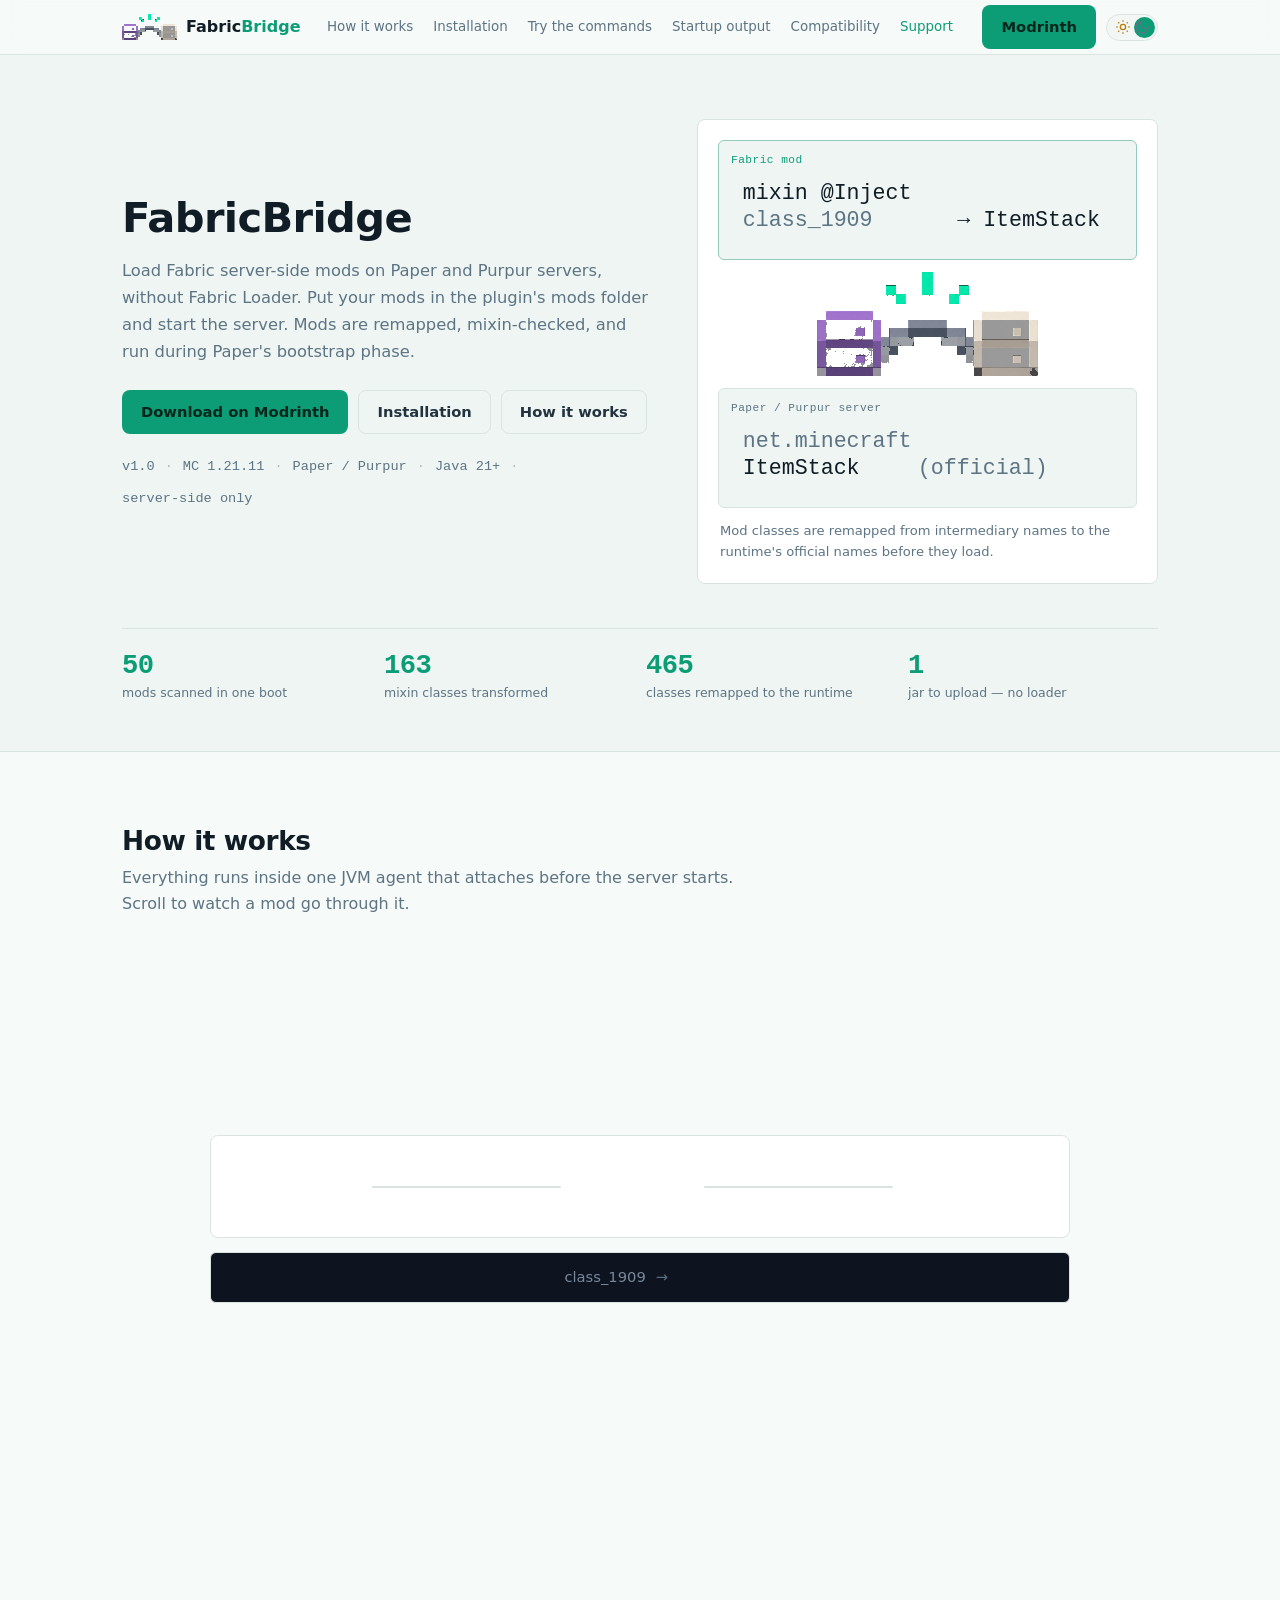
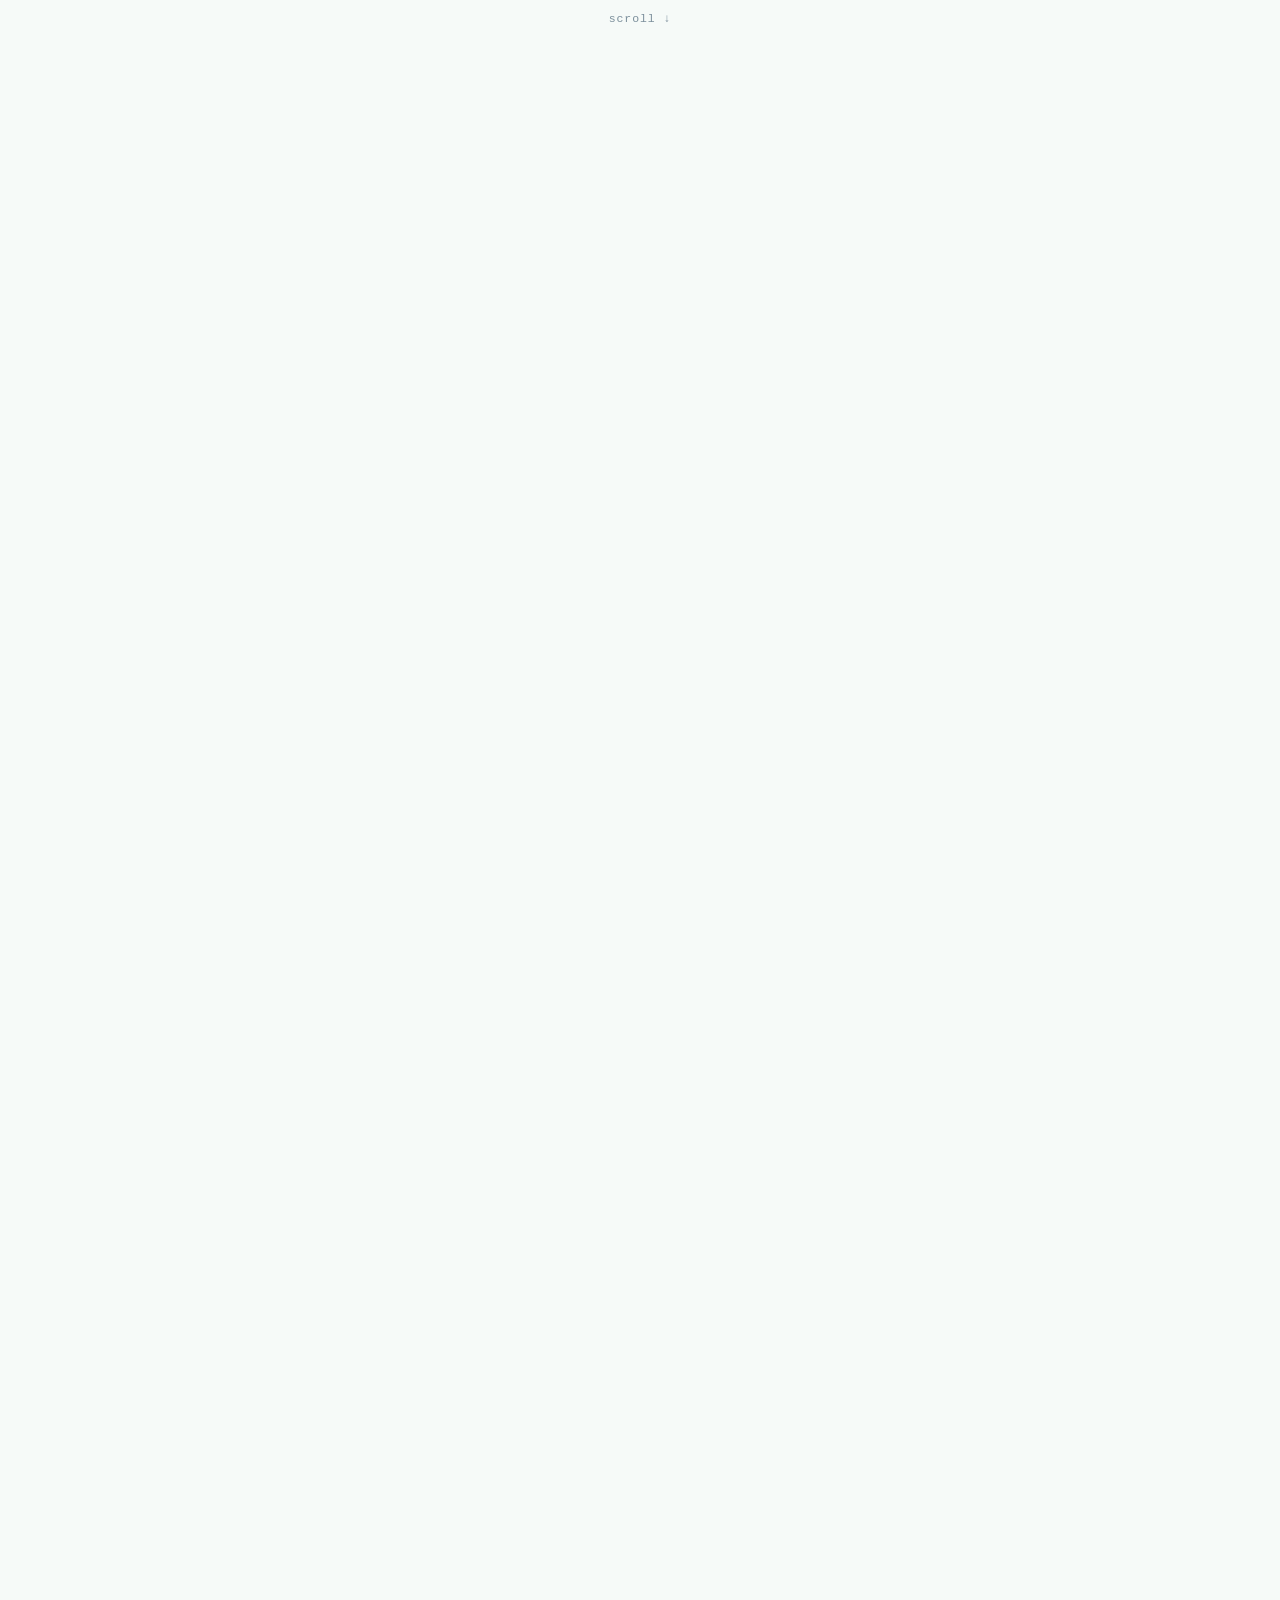
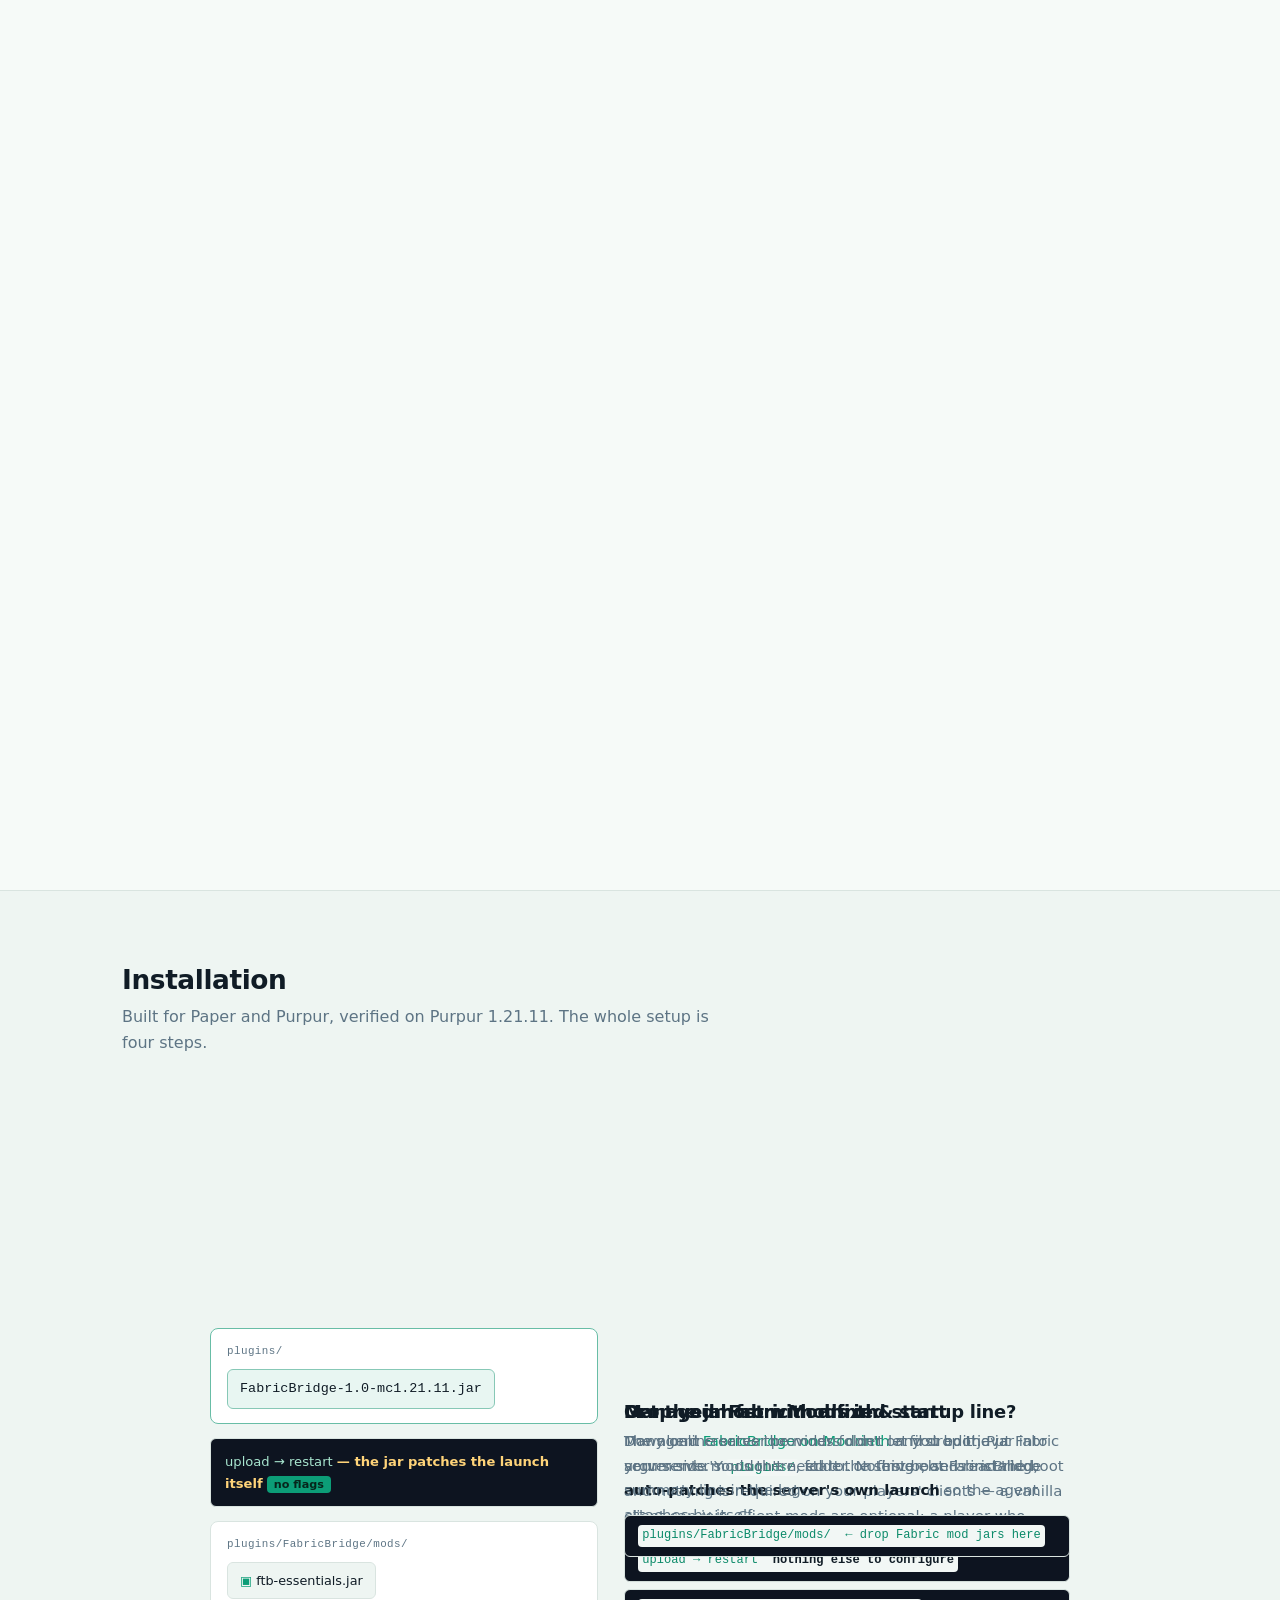
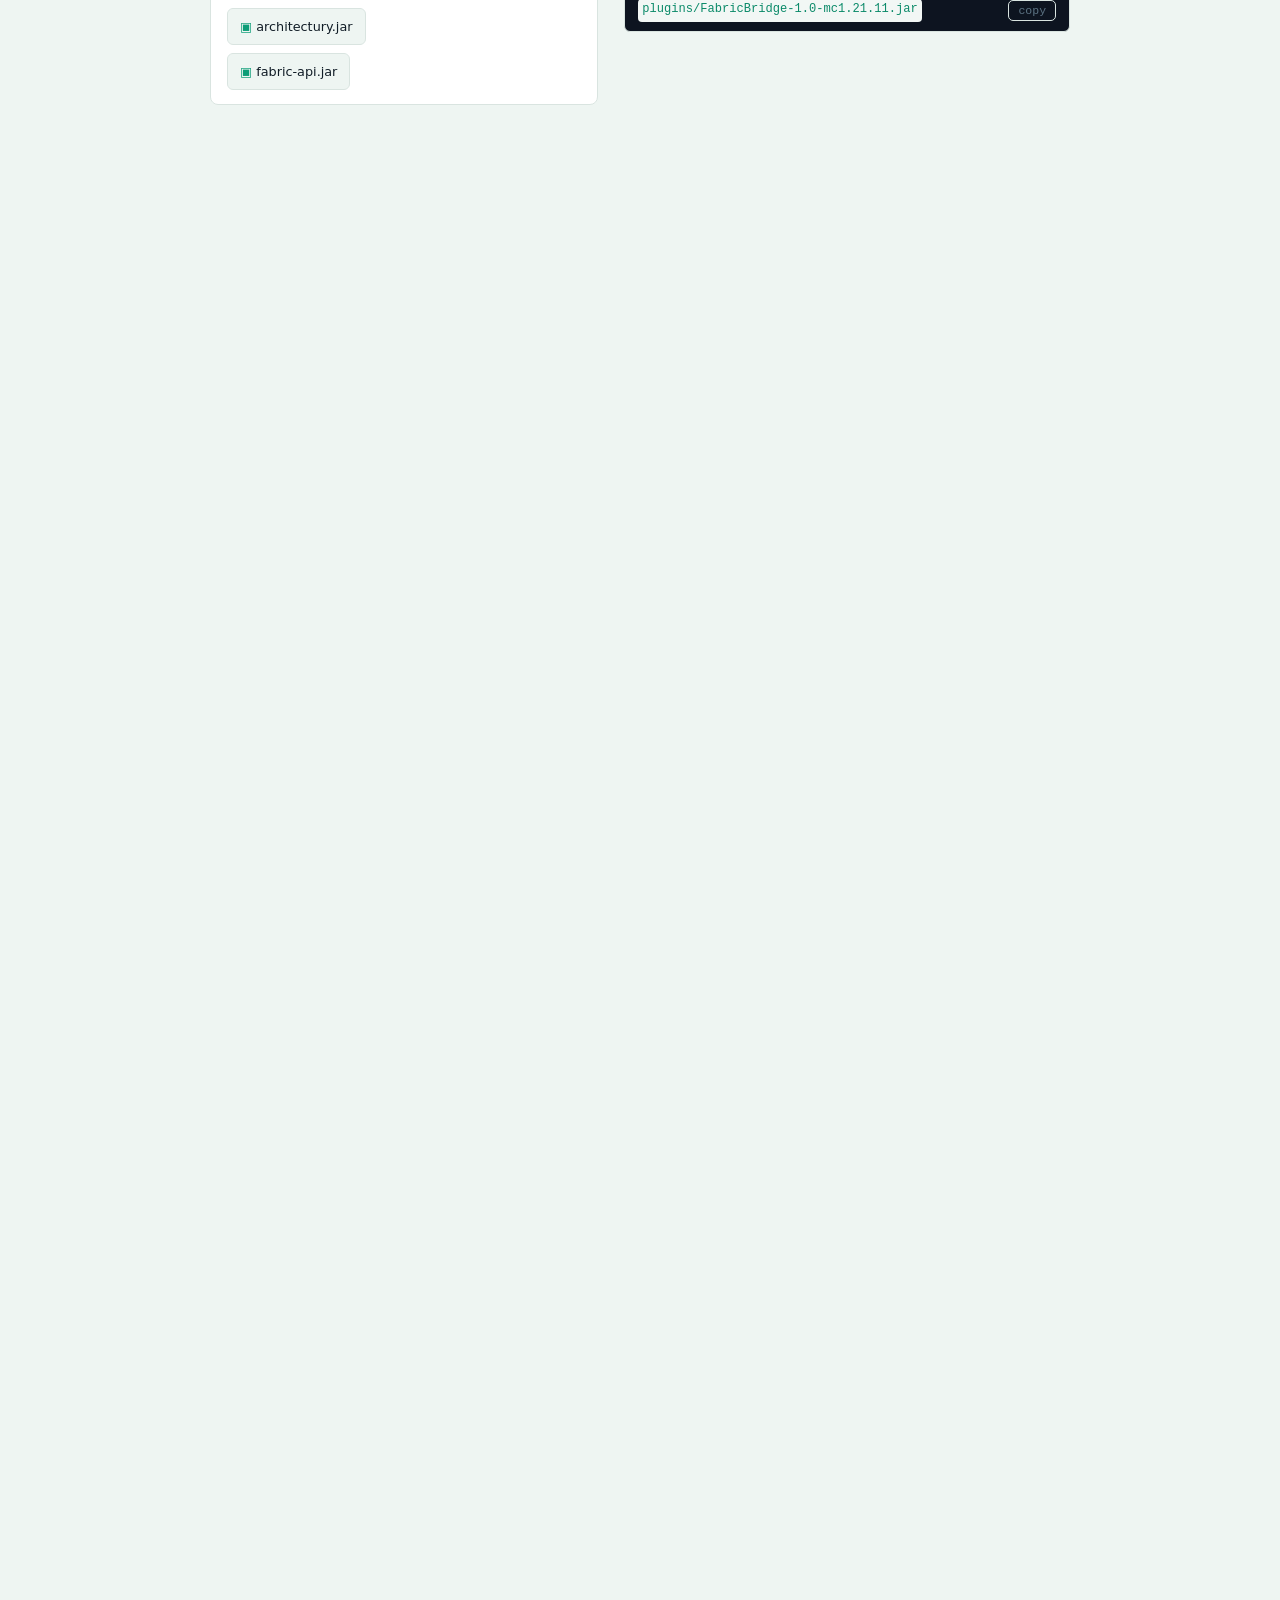
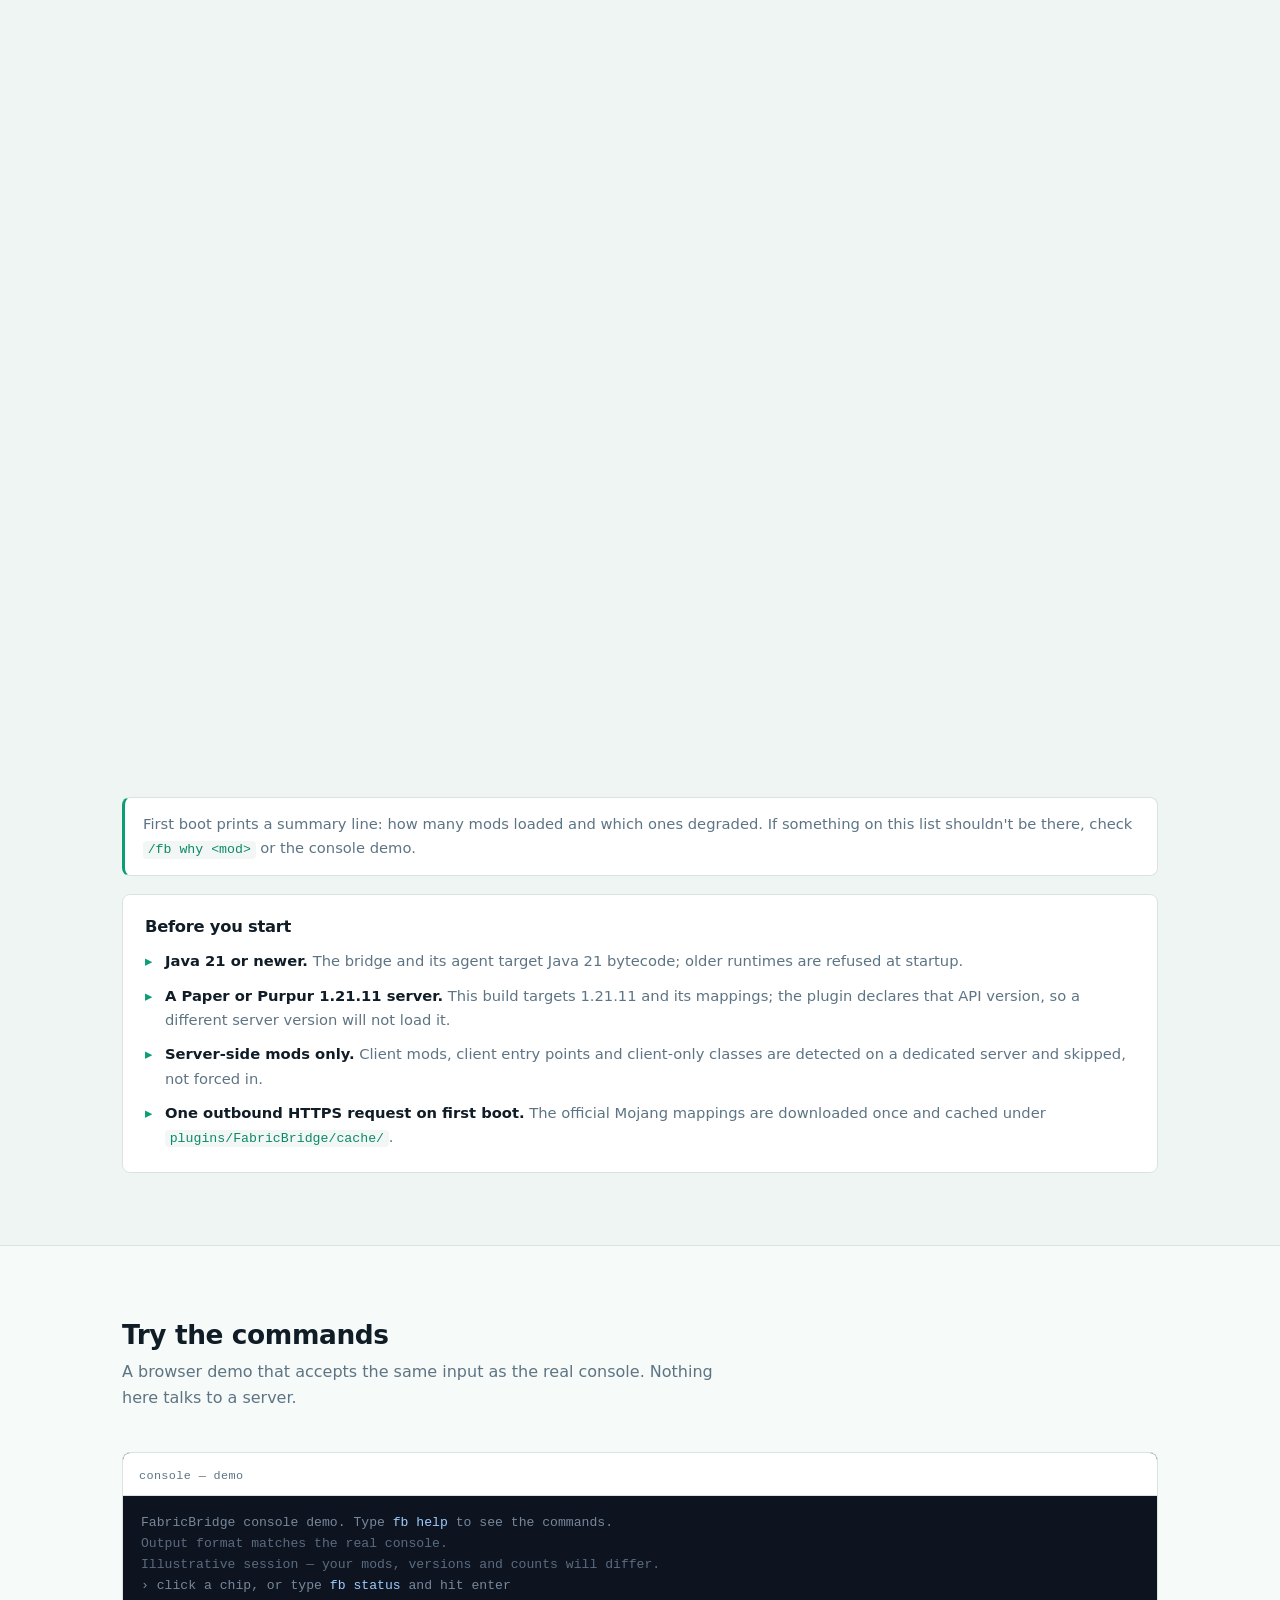
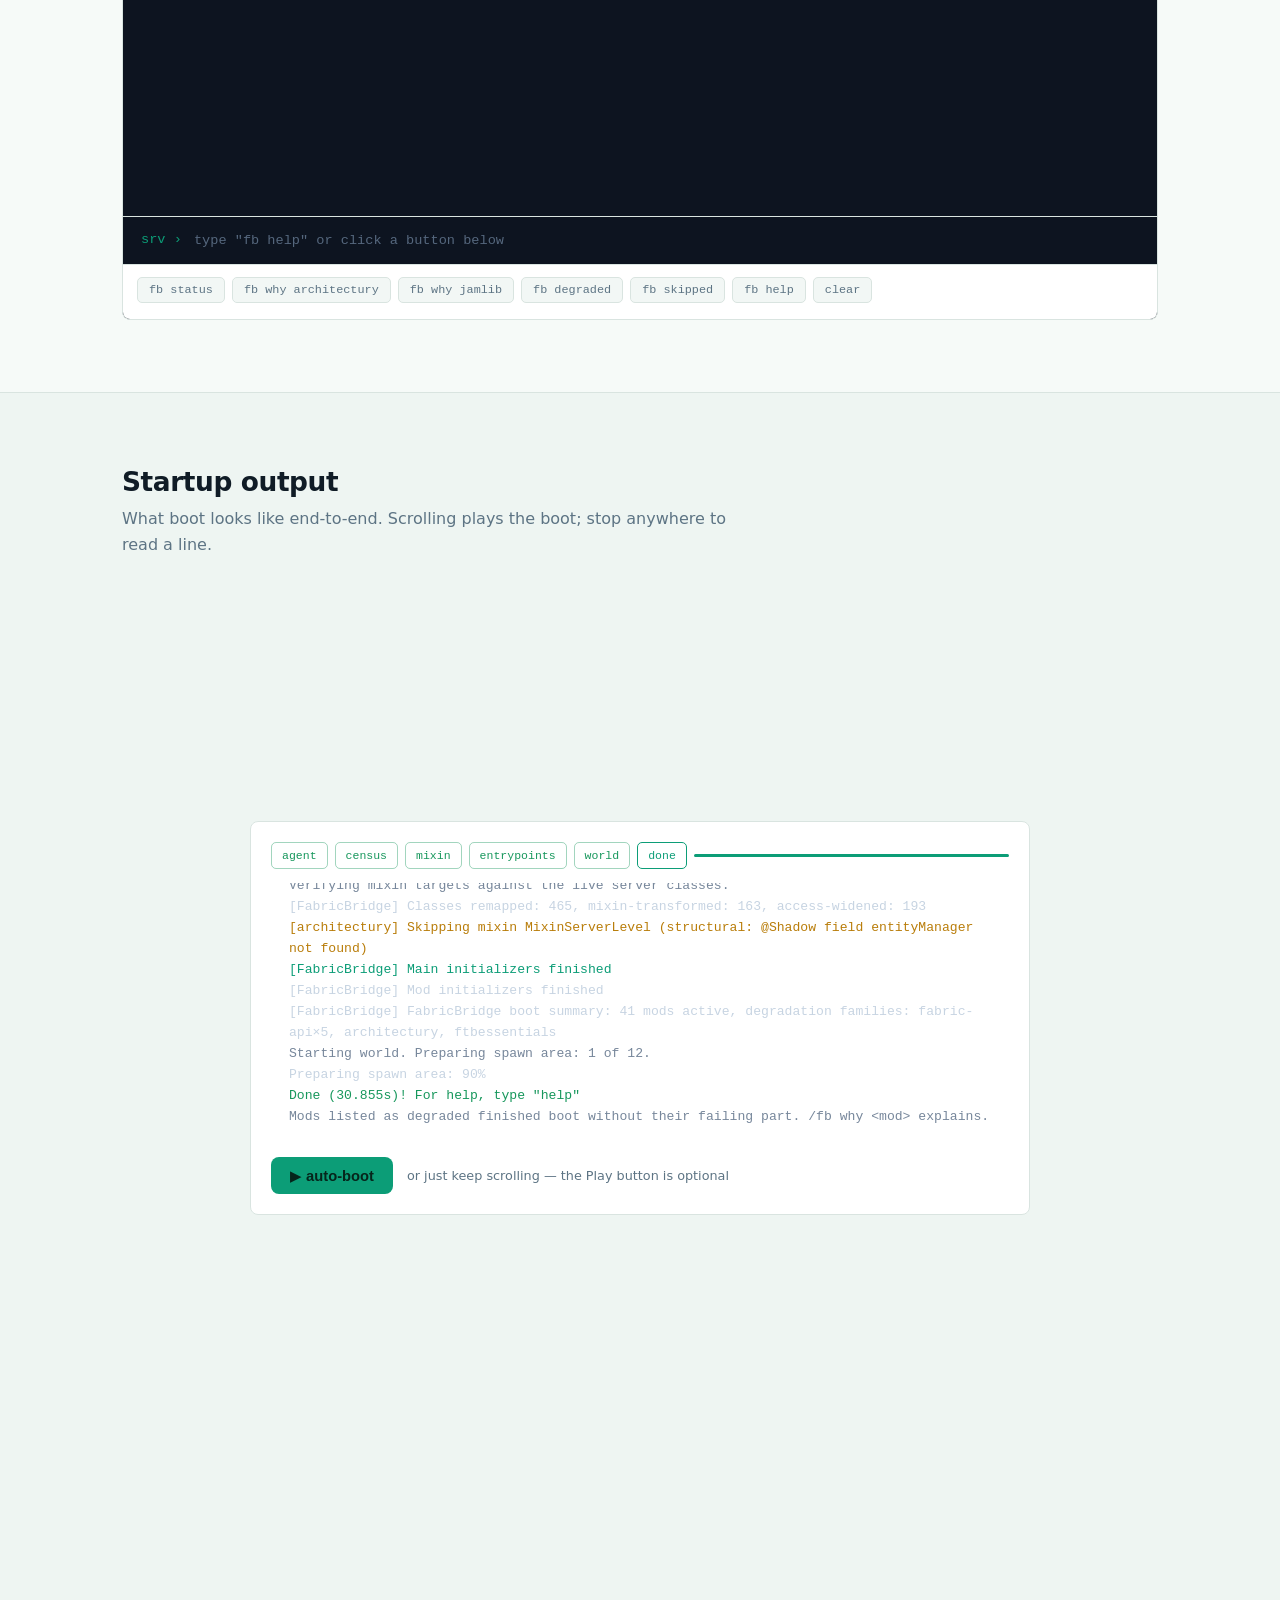
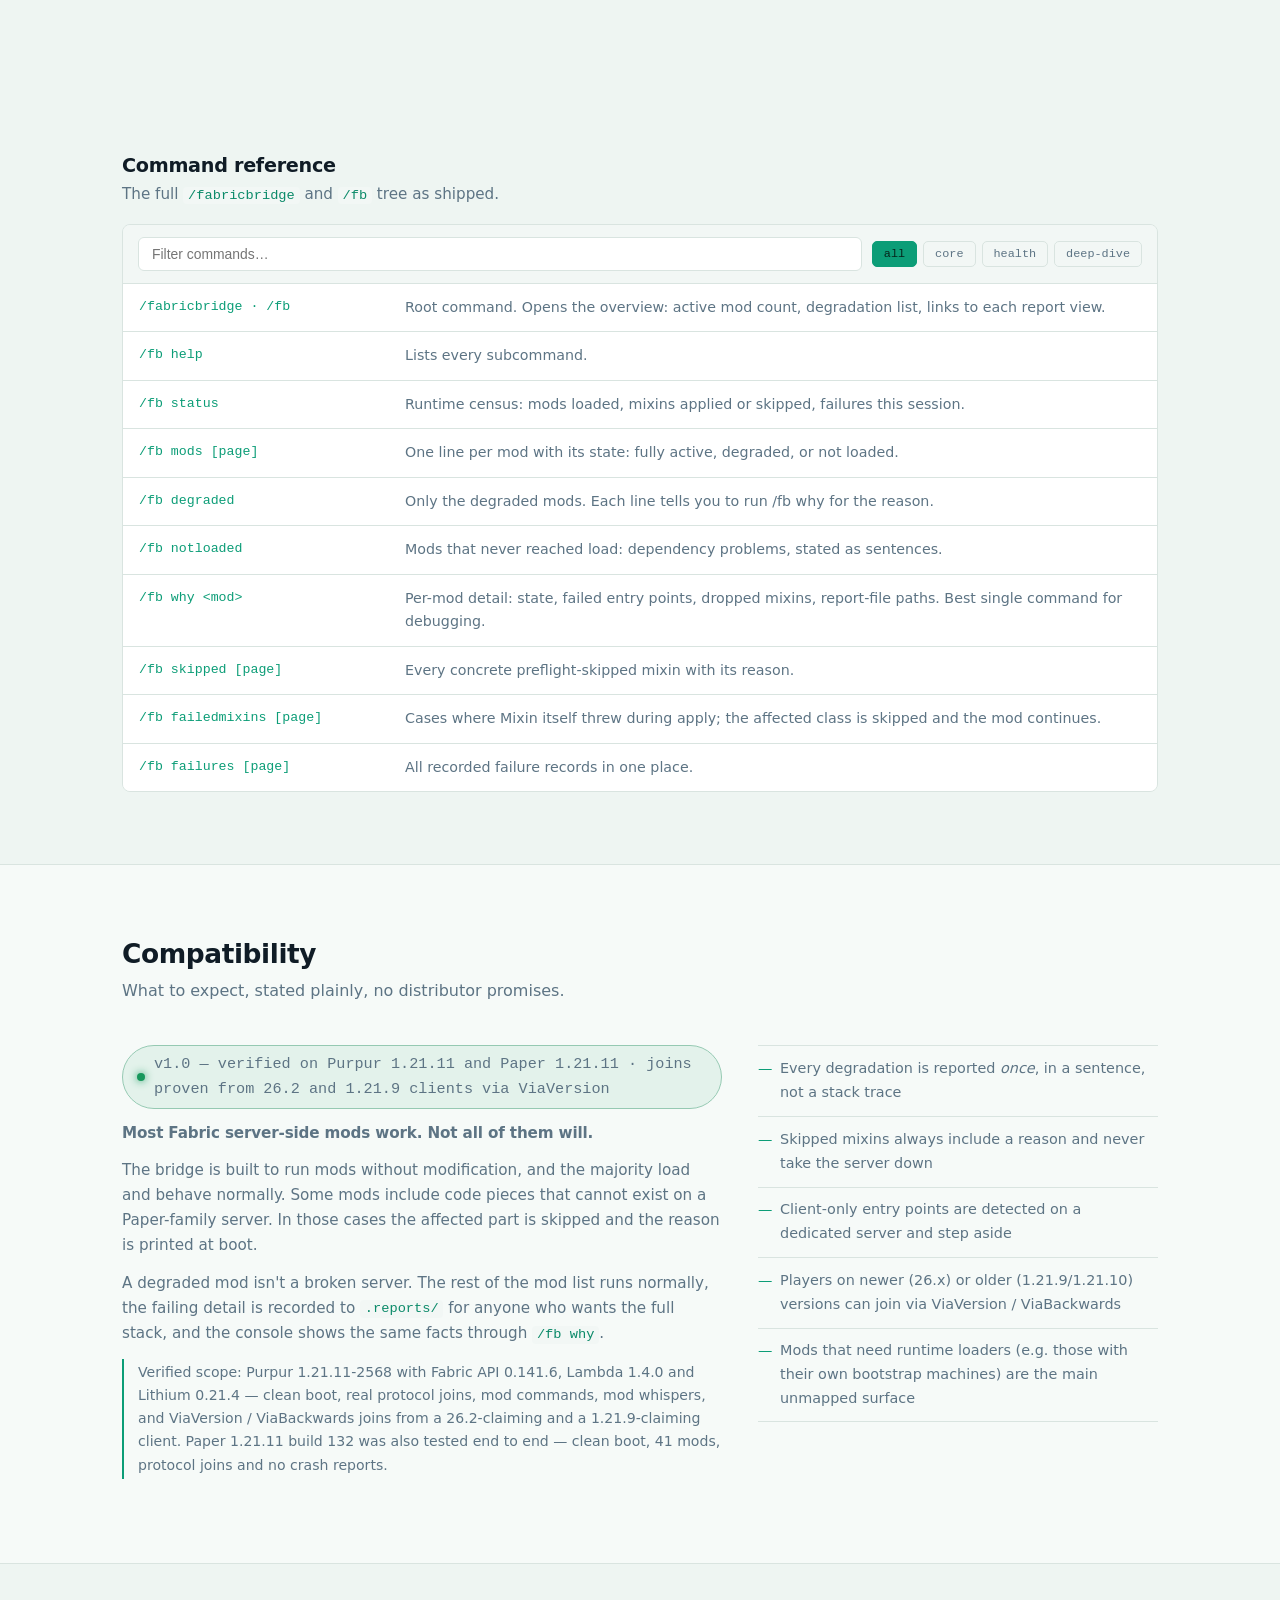
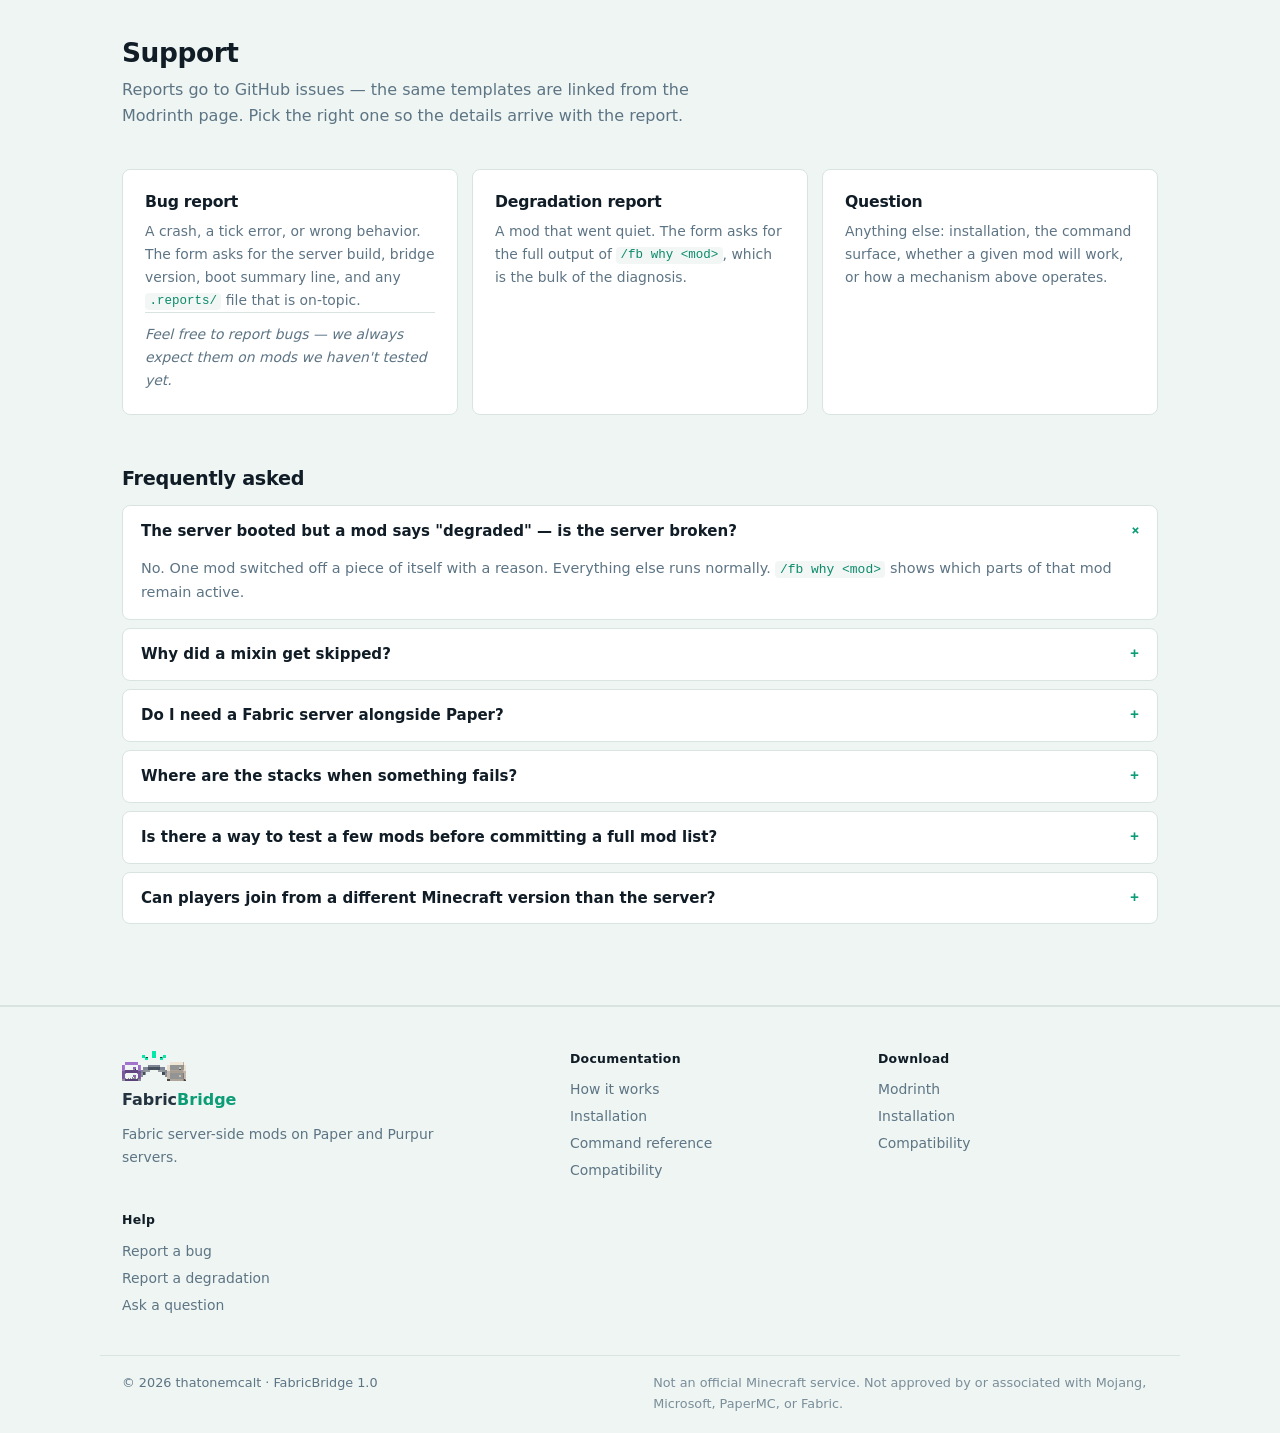
==== commit 8c37b66e: "Site: client mods are optional, record the Paper run, drop the alt handle Client mods are supported " ====
--- a/index.html
+++ b/index.html
@@ -10,7 +10,7 @@
 <meta name="color-scheme" content="dark light">
 <meta name="theme-color" content="#0b0f14" media="(prefers-color-scheme: dark)">
 <meta name="theme-color" content="#f6faf8" media="(prefers-color-scheme: light)">
-<meta name="author" content="koolaidguyhey">
+<meta name="author" content="thatonemcalt">
 <meta name="keywords" content="fabricbridge, fabric mods on paper, fabric on purpur, server-side fabric, paper plugin, purpur plugin, minecraft 1.21.11">
 
 <!-- Open Graph / social cards -->
@@ -45,7 +45,7 @@
   "softwareVersion": "1.0",
   "url": "https://thatonemcalt.github.io/fabric-bridge-info/",
   "sameAs": ["https://modrinth.com/plugin/fabric-bridge-plugin"],
-  "author": { "@type": "Person", "name": "koolaidguyhey" },
+  "author": { "@type": "Person", "name": "thatonemcalt" },
   "offers": { "@type": "Offer", "price": "0", "priceCurrency": "USD" },
   "description": "Runs Fabric server-side mods on Paper and Purpur servers without Fabric Loader.",
   "requirements": "Java 21, Paper or Purpur 1.21.11"
@@ -205,7 +205,7 @@
         <div class="ibeats">
           <div class="beat" data-beat="0">
             <h3>Get the jar from Modrinth</h3>
-            <p>Download <a href="https://modrinth.com/plugin/fabric-bridge-plugin" data-modrinth>FabricBridge on Modrinth</a> and drop the jar into your server's <code>plugins/</code> folder. Nothing else is installed, and players install nothing.</p>
+            <p>Download <a href="https://modrinth.com/plugin/fabric-bridge-plugin" data-modrinth>FabricBridge on Modrinth</a> and drop the jar into your server's <code>plugins/</code> folder. Nothing else is installed, and nothing is required on your players' clients — a vanilla client can join. Client mods are optional: a player who wants a mod's custom items and textures installs that mod's client half.</p>
             <div class="term-line"><code>plugins/FabricBridge-1.0-mc1.21.11.jar</code><button class="copy-btn" data-copy="plugins/FabricBridge-1.0-mc1.21.11.jar">copy</button></div>
           </div>
           <div class="beat" data-beat="1">
@@ -335,11 +335,11 @@
     </div>
     <div class="compat reveal">
       <div class="compat-main">
-        <p class="status-chip"><span class="status-dot"></span>v1.0 — verified on Purpur 1.21.11 · joins proven from 26.2 and 1.21.9 clients via ViaVersion</p>
+        <p class="status-chip"><span class="status-dot"></span>v1.0 — verified on Purpur 1.21.11 and Paper 1.21.11 · joins proven from 26.2 and 1.21.9 clients via ViaVersion</p>
         <p class="compat-hed">Most Fabric server-side mods work. Not all of them will.</p>
         <p>The bridge is built to run mods without modification, and the majority load and behave normally. Some mods include code pieces that cannot exist on a Paper-family server. In those cases the affected part is skipped and the reason is printed at boot.</p>
         <p>A degraded mod isn't a broken server. The rest of the mod list runs normally, the failing detail is recorded to <code>.reports/</code> for anyone who wants the full stack, and the console shows the same facts through <code>/fb why</code>.</p>
-        <p class="compat-note">Verified scope: Purpur 1.21.11-2568 with Fabric API 0.141.6, Lambda 1.4.0 and Lithium 0.21.4 — clean boot, real protocol joins, mod commands, mod whispers, and ViaVersion / ViaBackwards joins from a 26.2-claiming and a 1.21.9-claiming client. Paper ships the same patch set and is supported by design, but has not had a separate full test pass yet.</p>
+        <p class="compat-note">Verified scope: Purpur 1.21.11-2568 with Fabric API 0.141.6, Lambda 1.4.0 and Lithium 0.21.4 — clean boot, real protocol joins, mod commands, mod whispers, and ViaVersion / ViaBackwards joins from a 26.2-claiming and a 1.21.9-claiming client. Paper 1.21.11 build 132 was also tested end to end — clean boot, 41 mods, protocol joins and no crash reports.</p>
       </div>
       <ul class="compat-list reveal-group">
         <li class="reveal">Every degradation is reported <em>once</em>, in a sentence, not a stack trace</li>
@@ -400,7 +400,7 @@
     <div class="foot-col"><h4>Help</h4><a href="https://github.com/thatonemcalt/fabric-bridge-info/issues/new?template=bug_report.yml">Report a bug</a><a href="https://github.com/thatonemcalt/fabric-bridge-info/issues/new?template=degradation_report.yml">Report a degradation</a><a href="https://github.com/thatonemcalt/fabric-bridge-info/issues/new?template=question.yml">Ask a question</a></div>
   </div>
   <div class="foot-bottom container">
-    <span>© 2026 koolaidguyhey · FabricBridge 1.0</span>
+    <span>© 2026 thatonemcalt · FabricBridge 1.0</span>
     <span class="legal">Not an official Minecraft service. Not approved by or associated with Mojang, Microsoft, PaperMC, or Fabric.</span>
   </div>
 </footer>
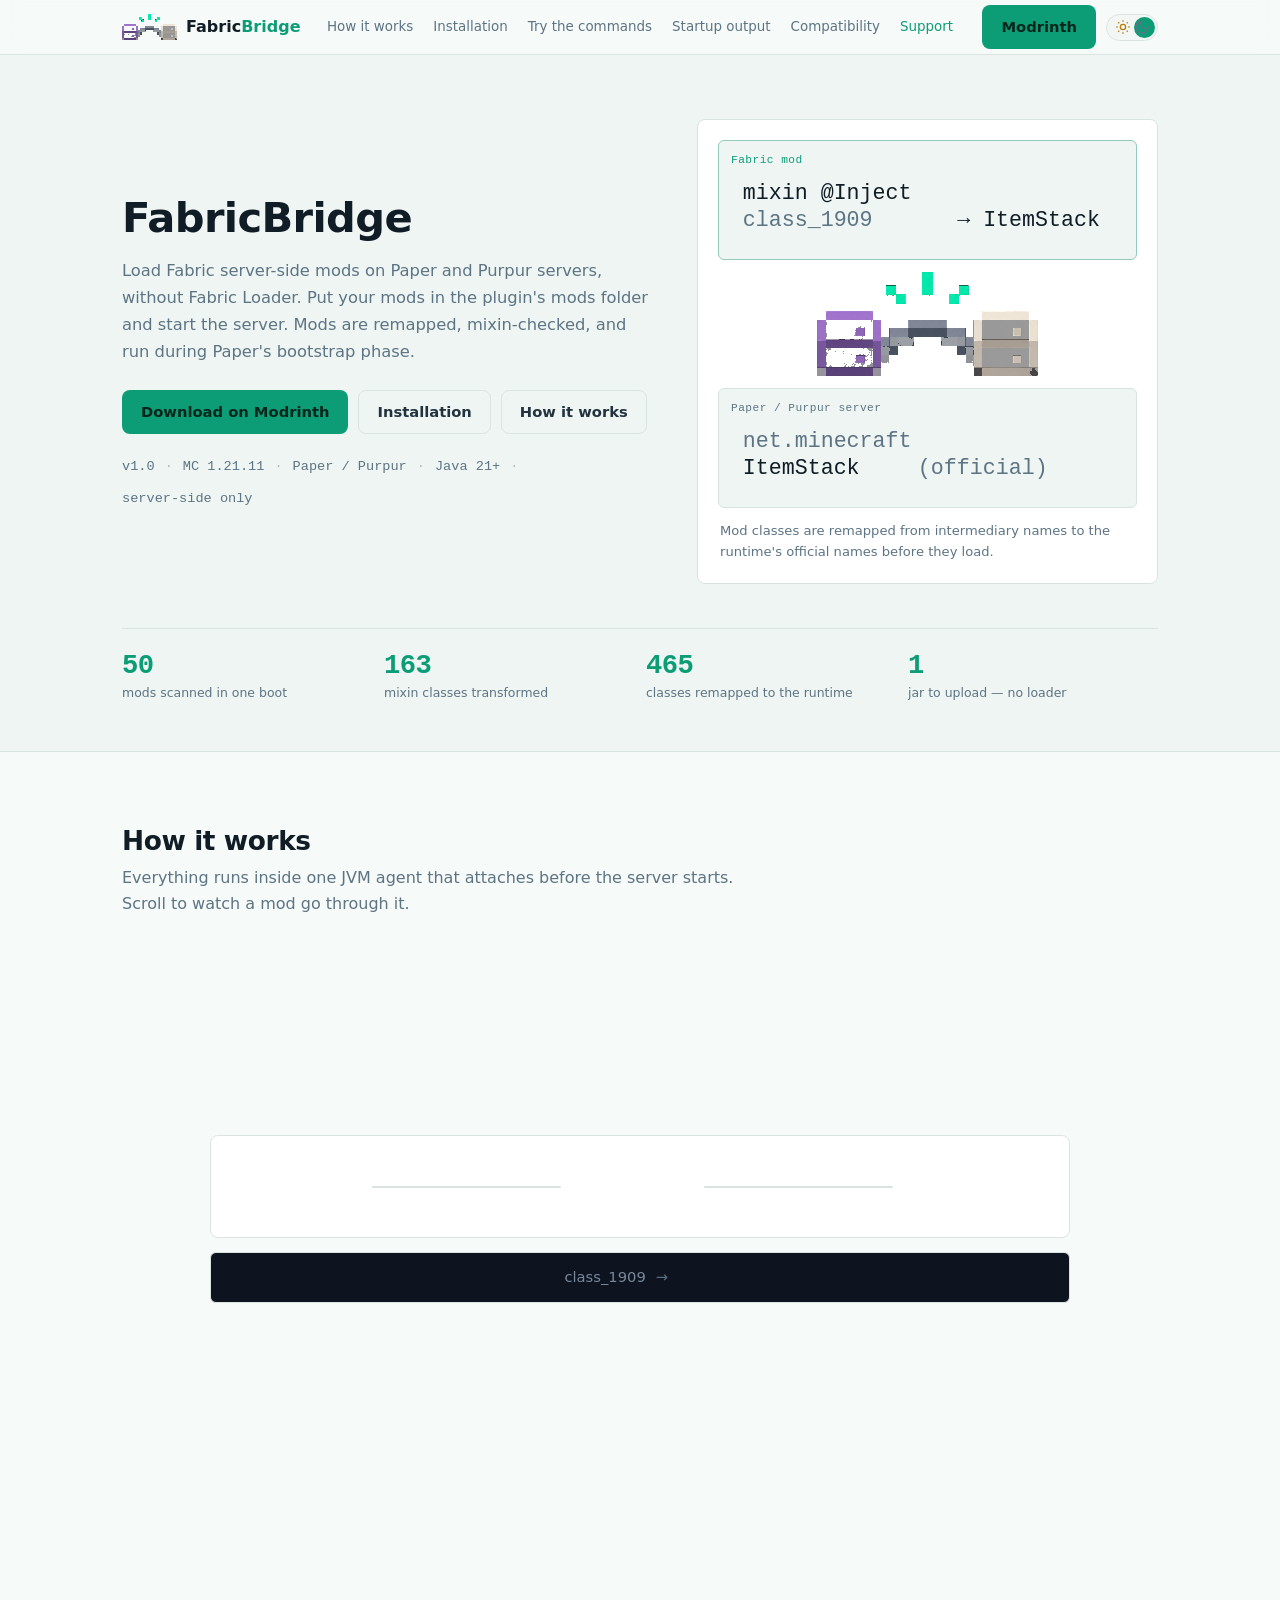
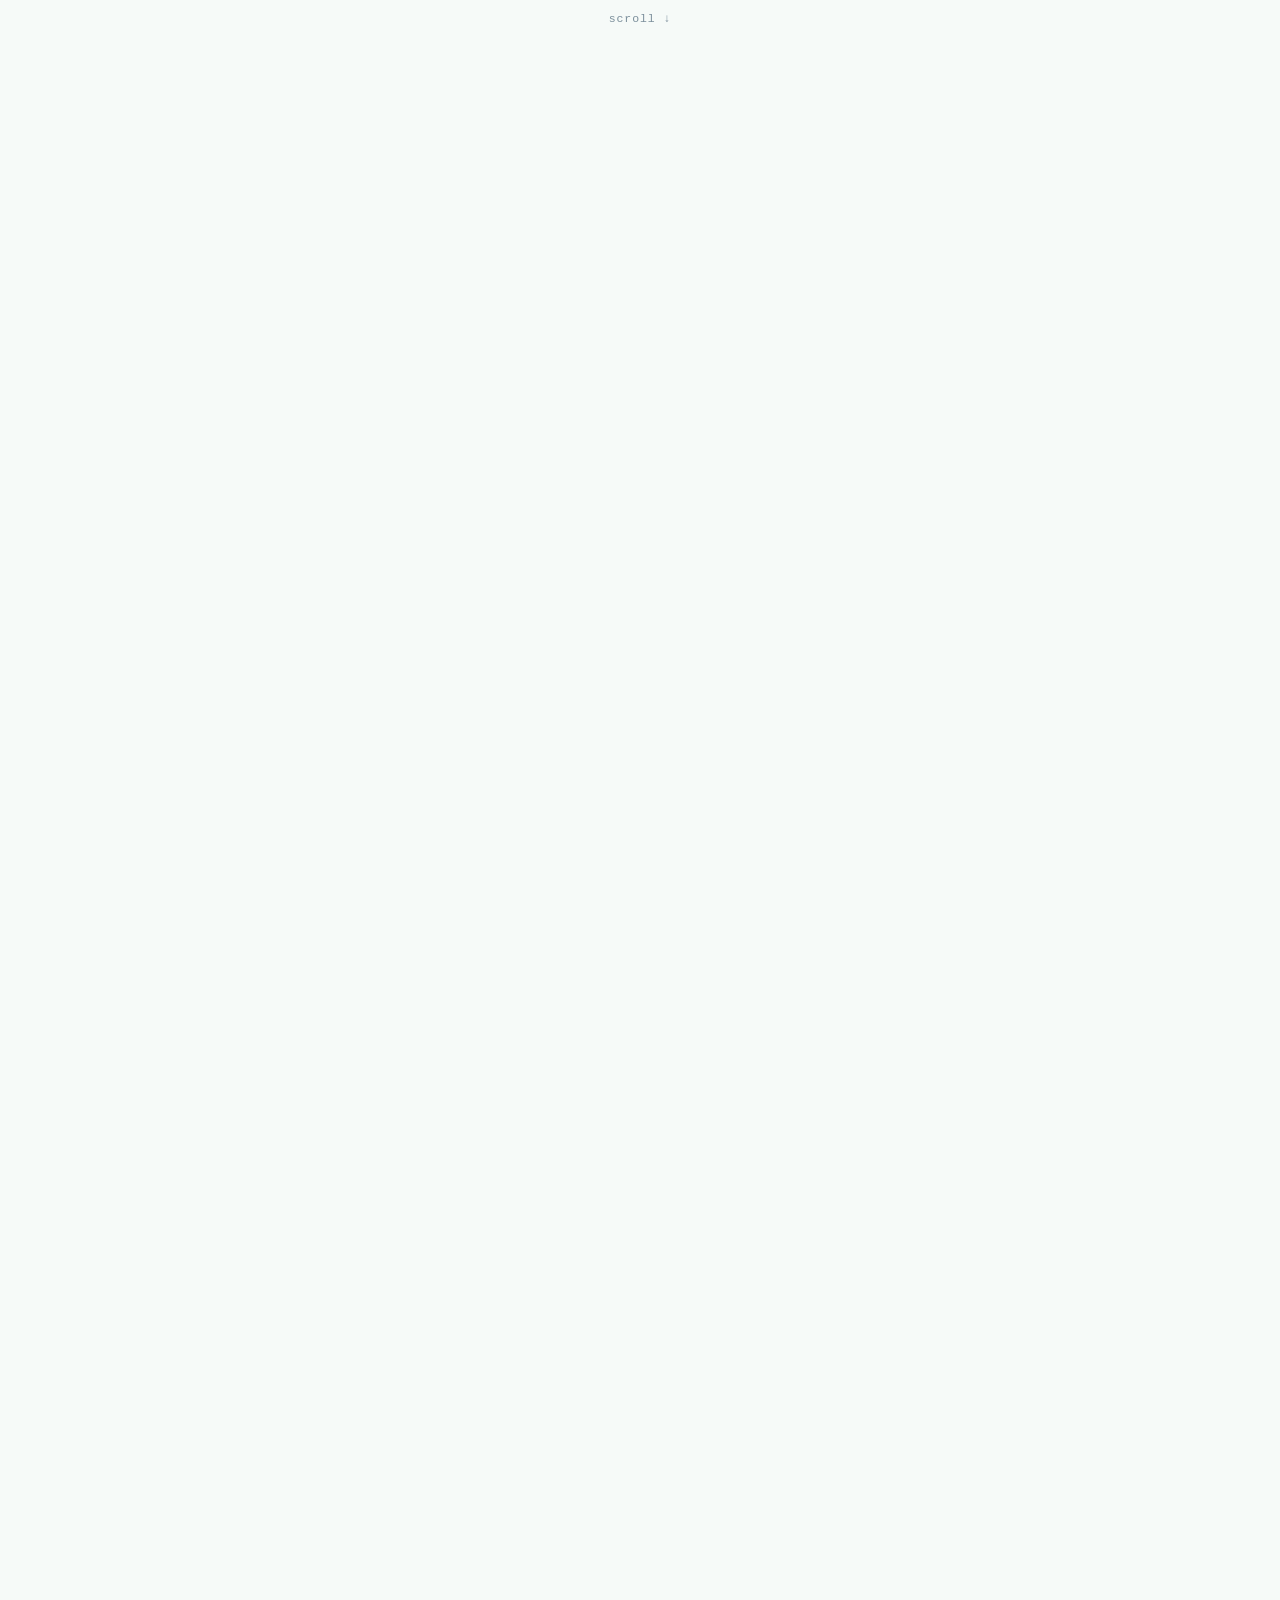
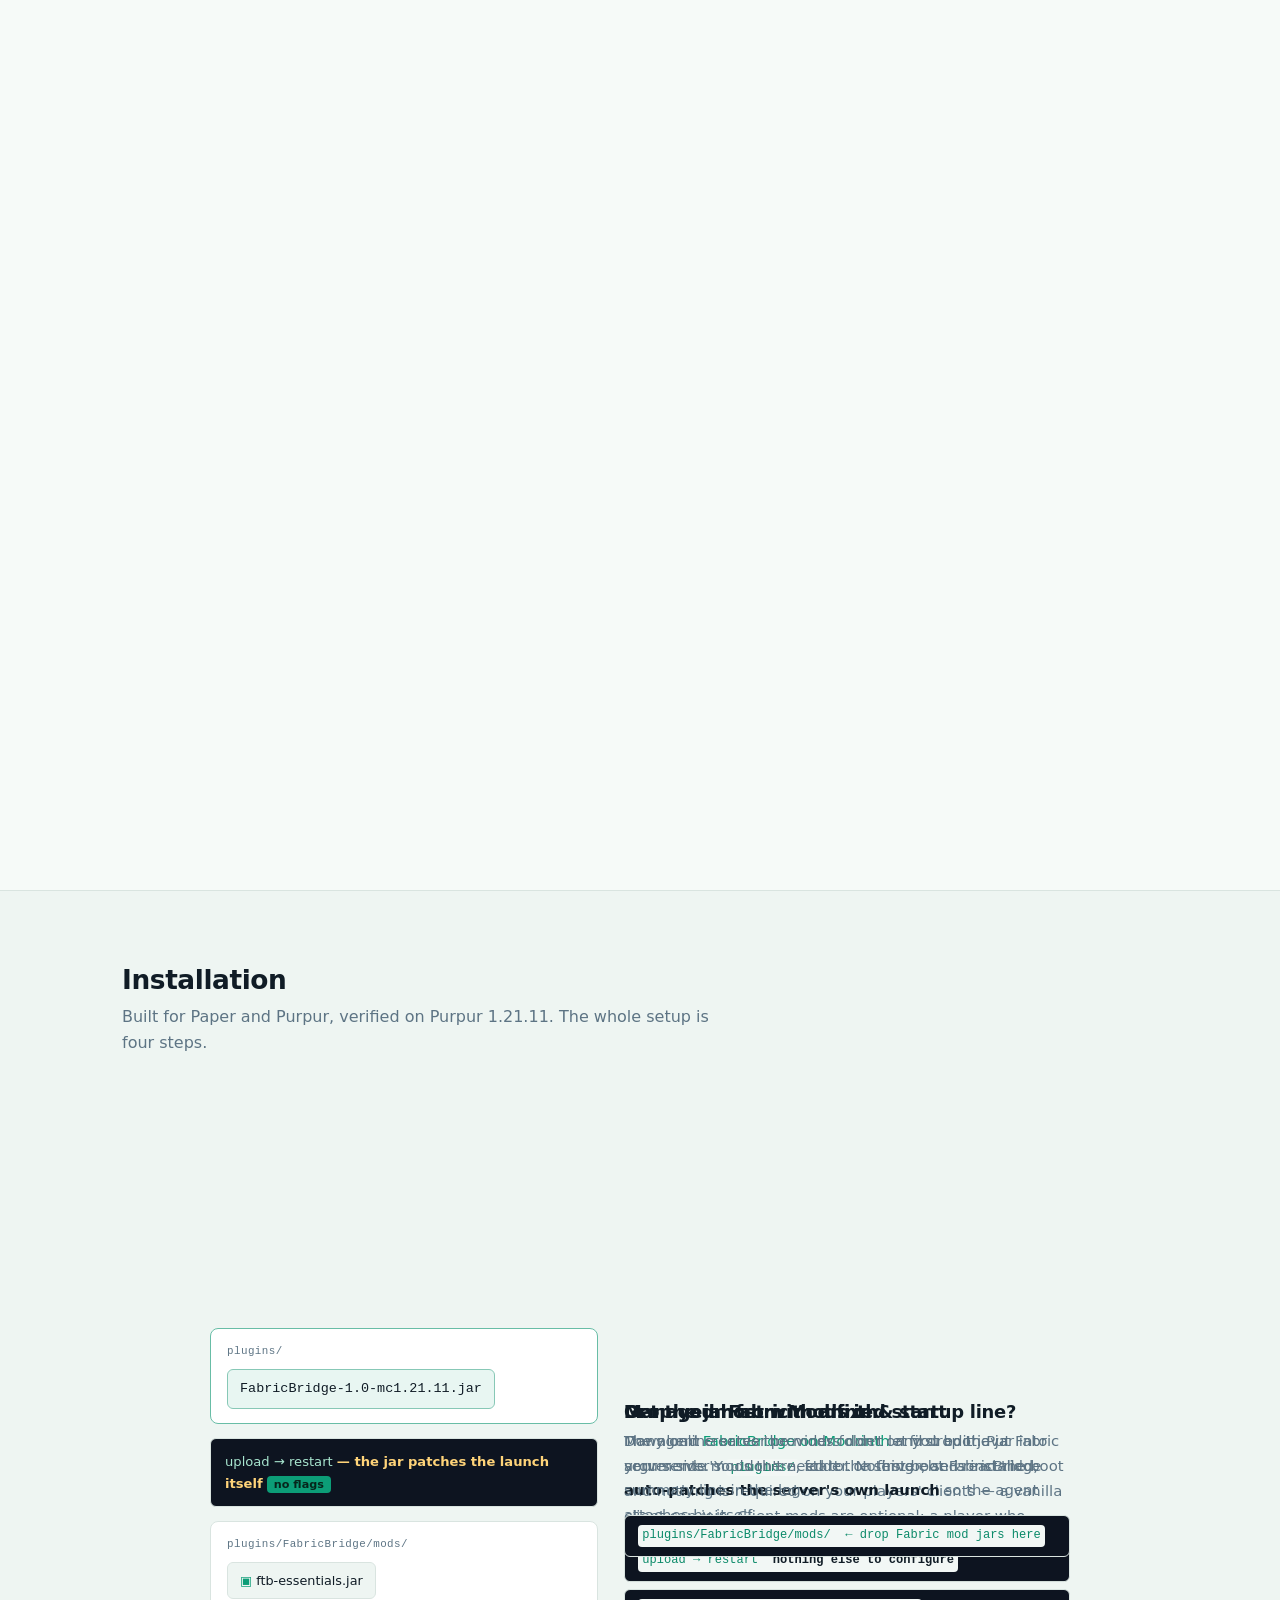
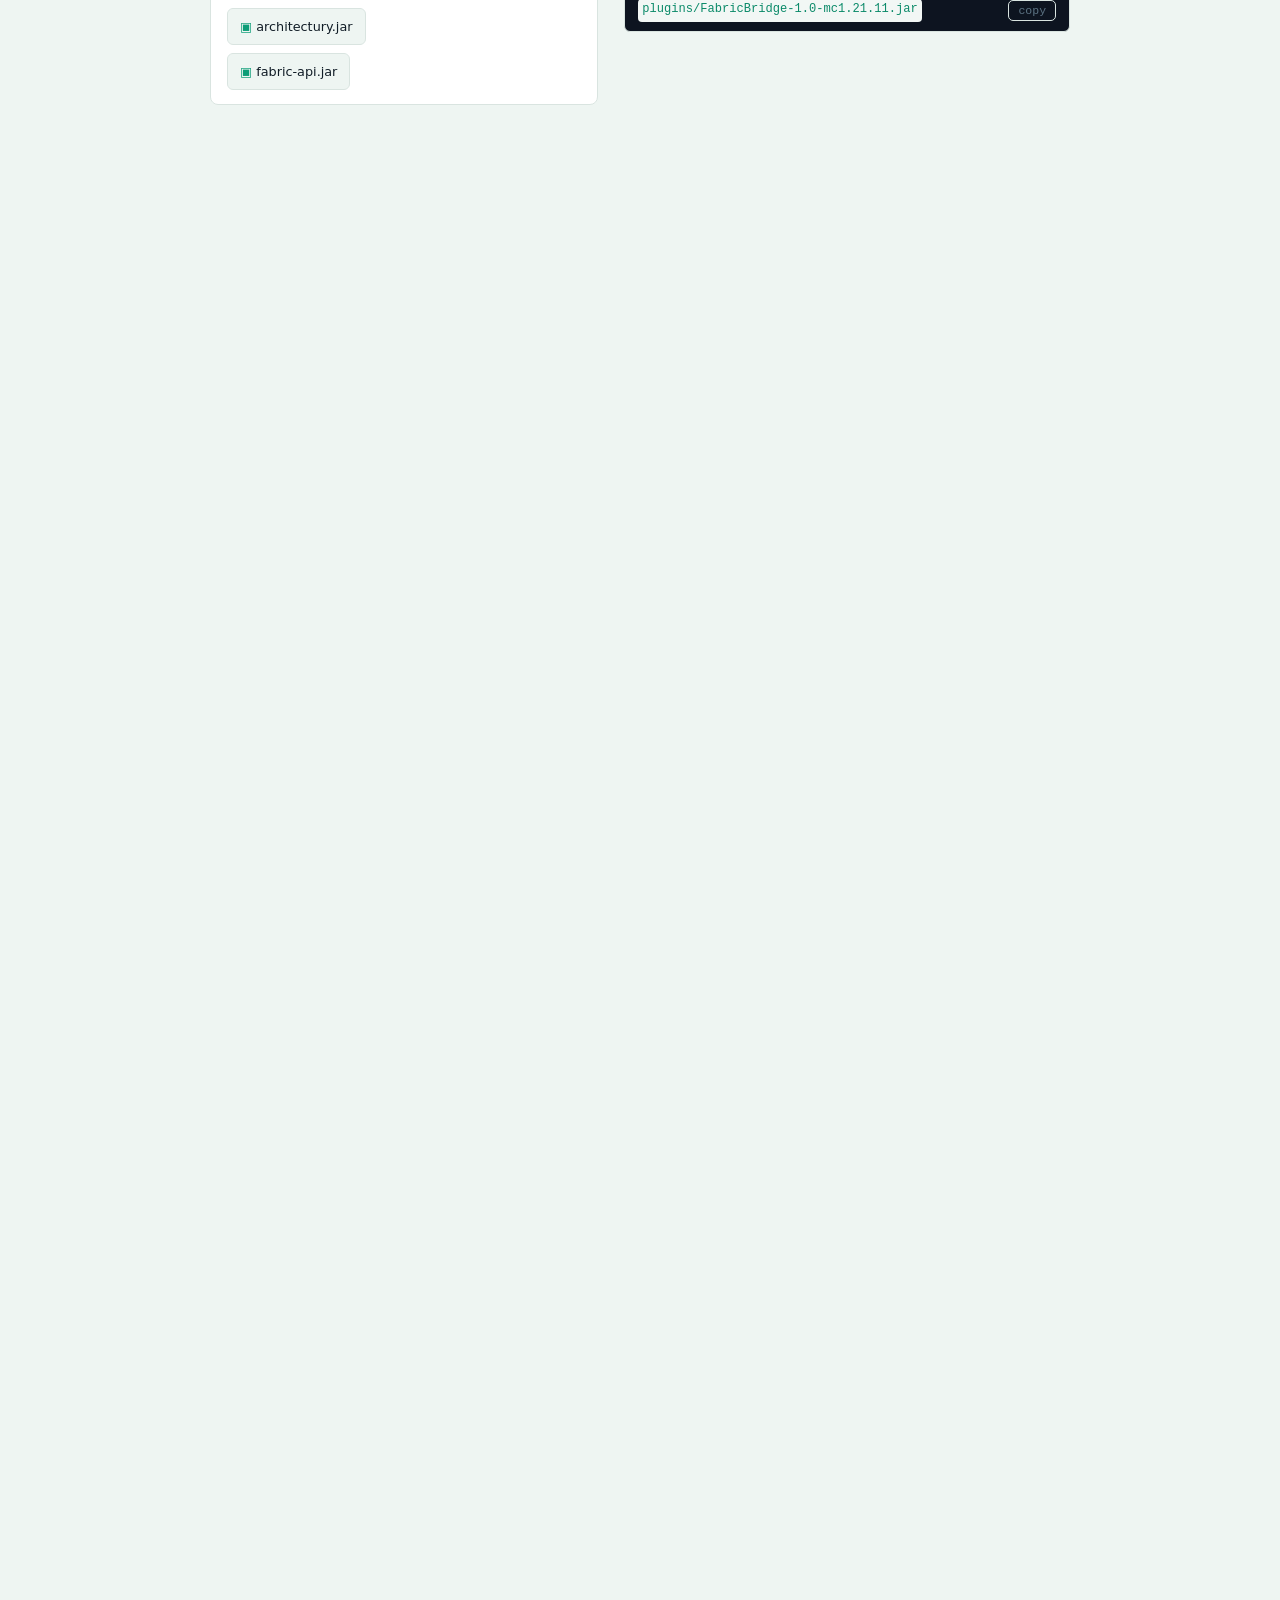
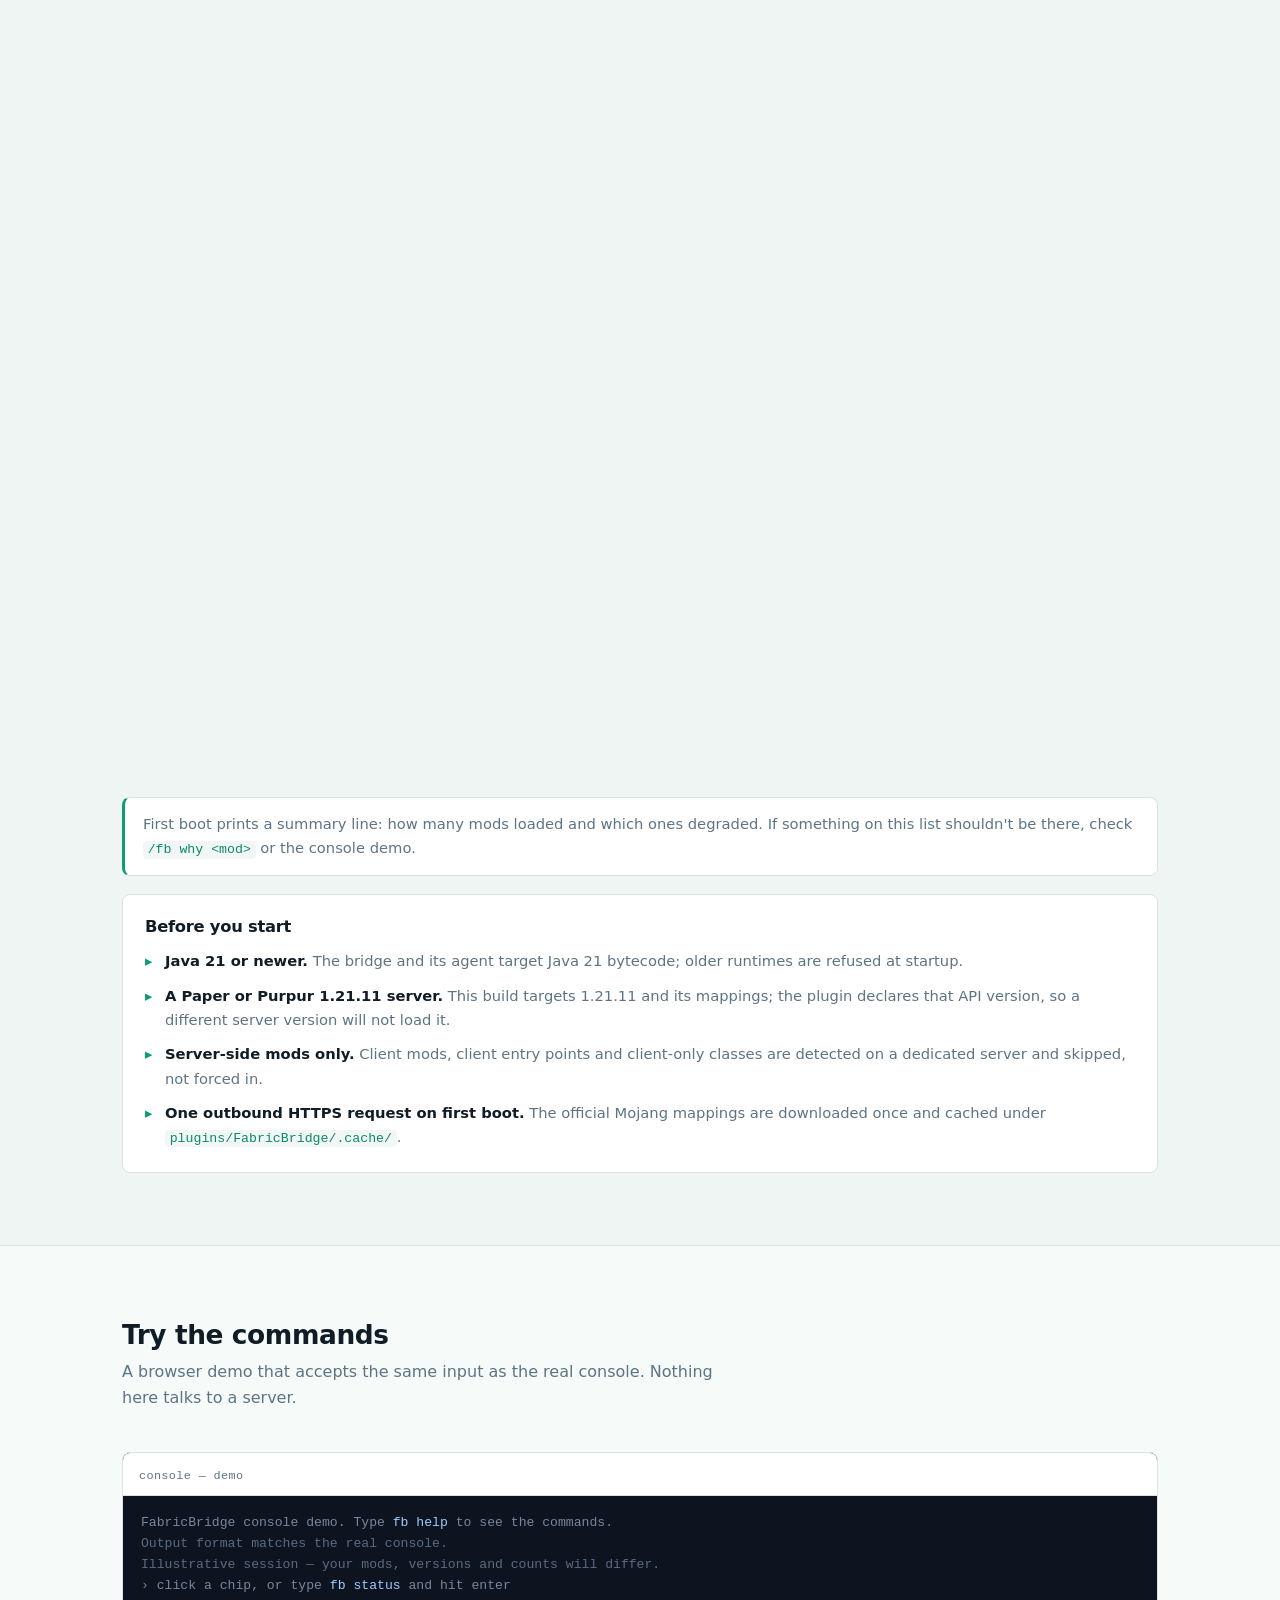
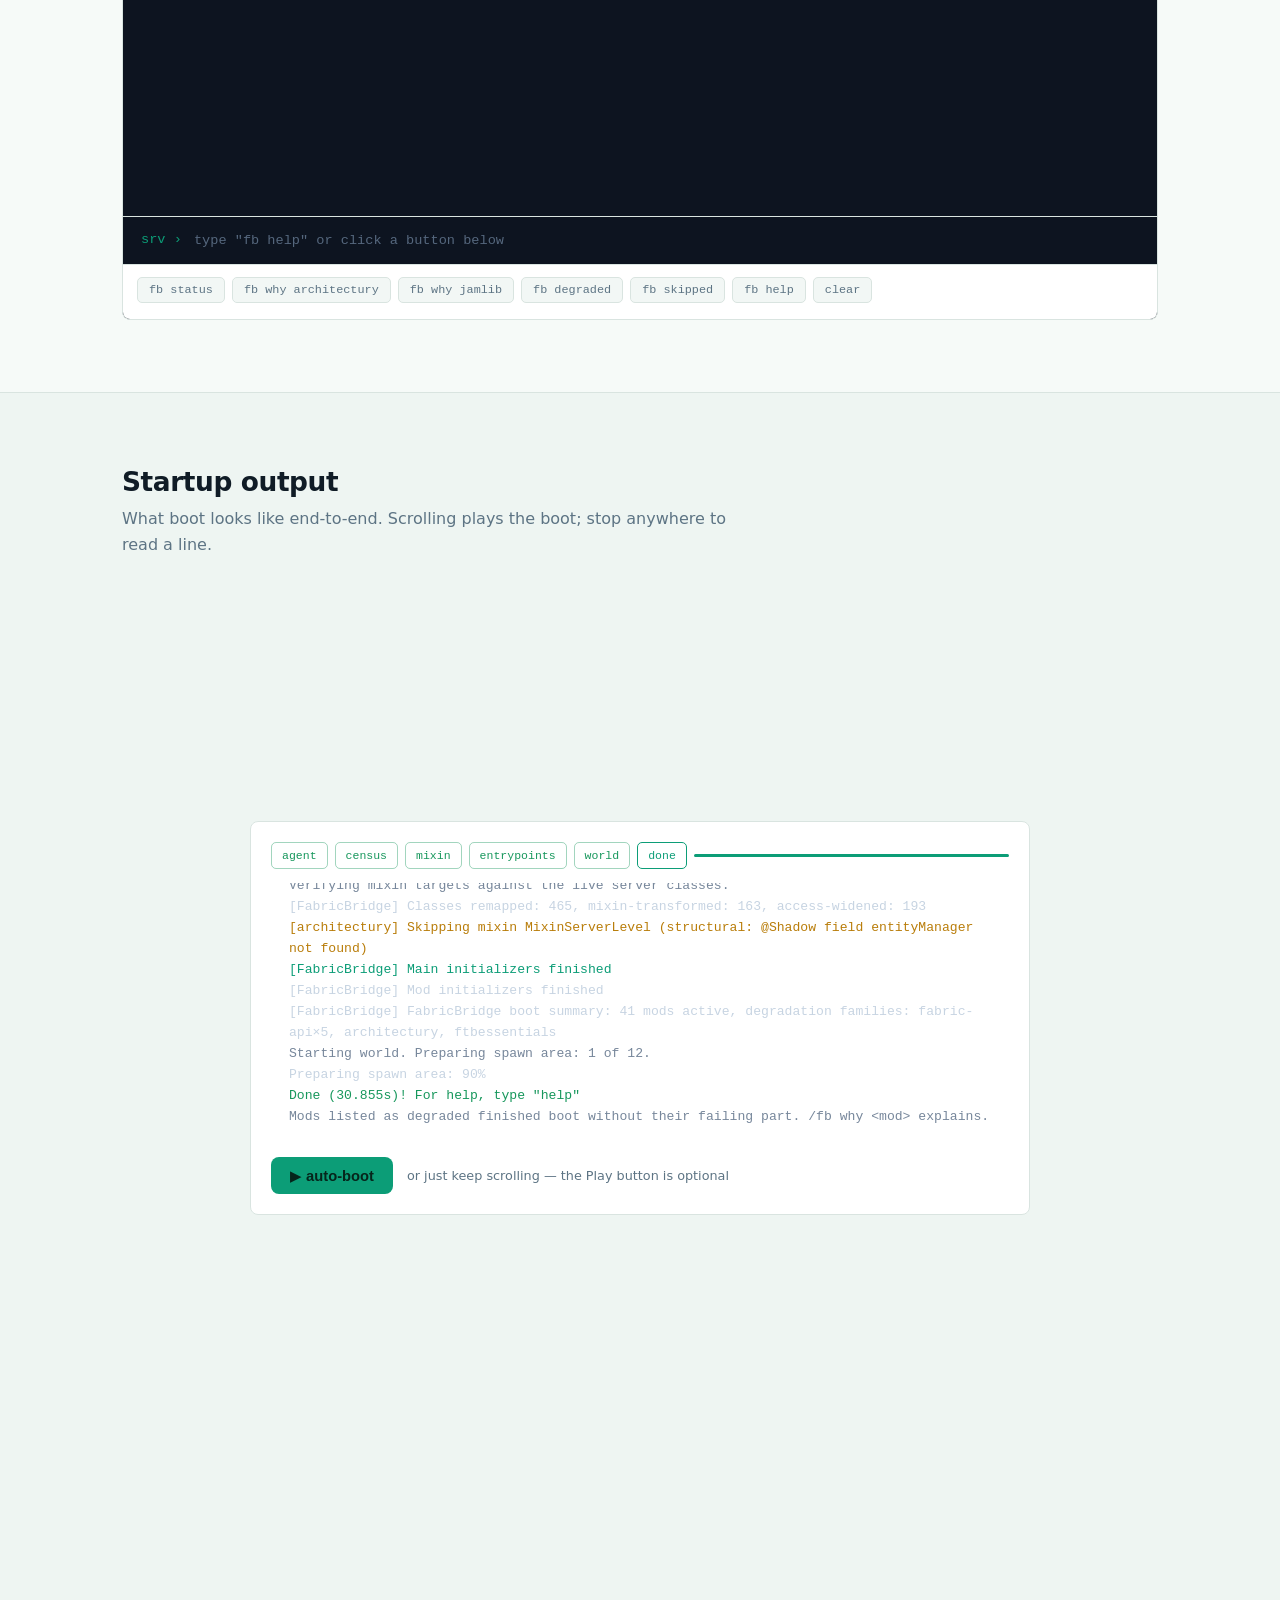
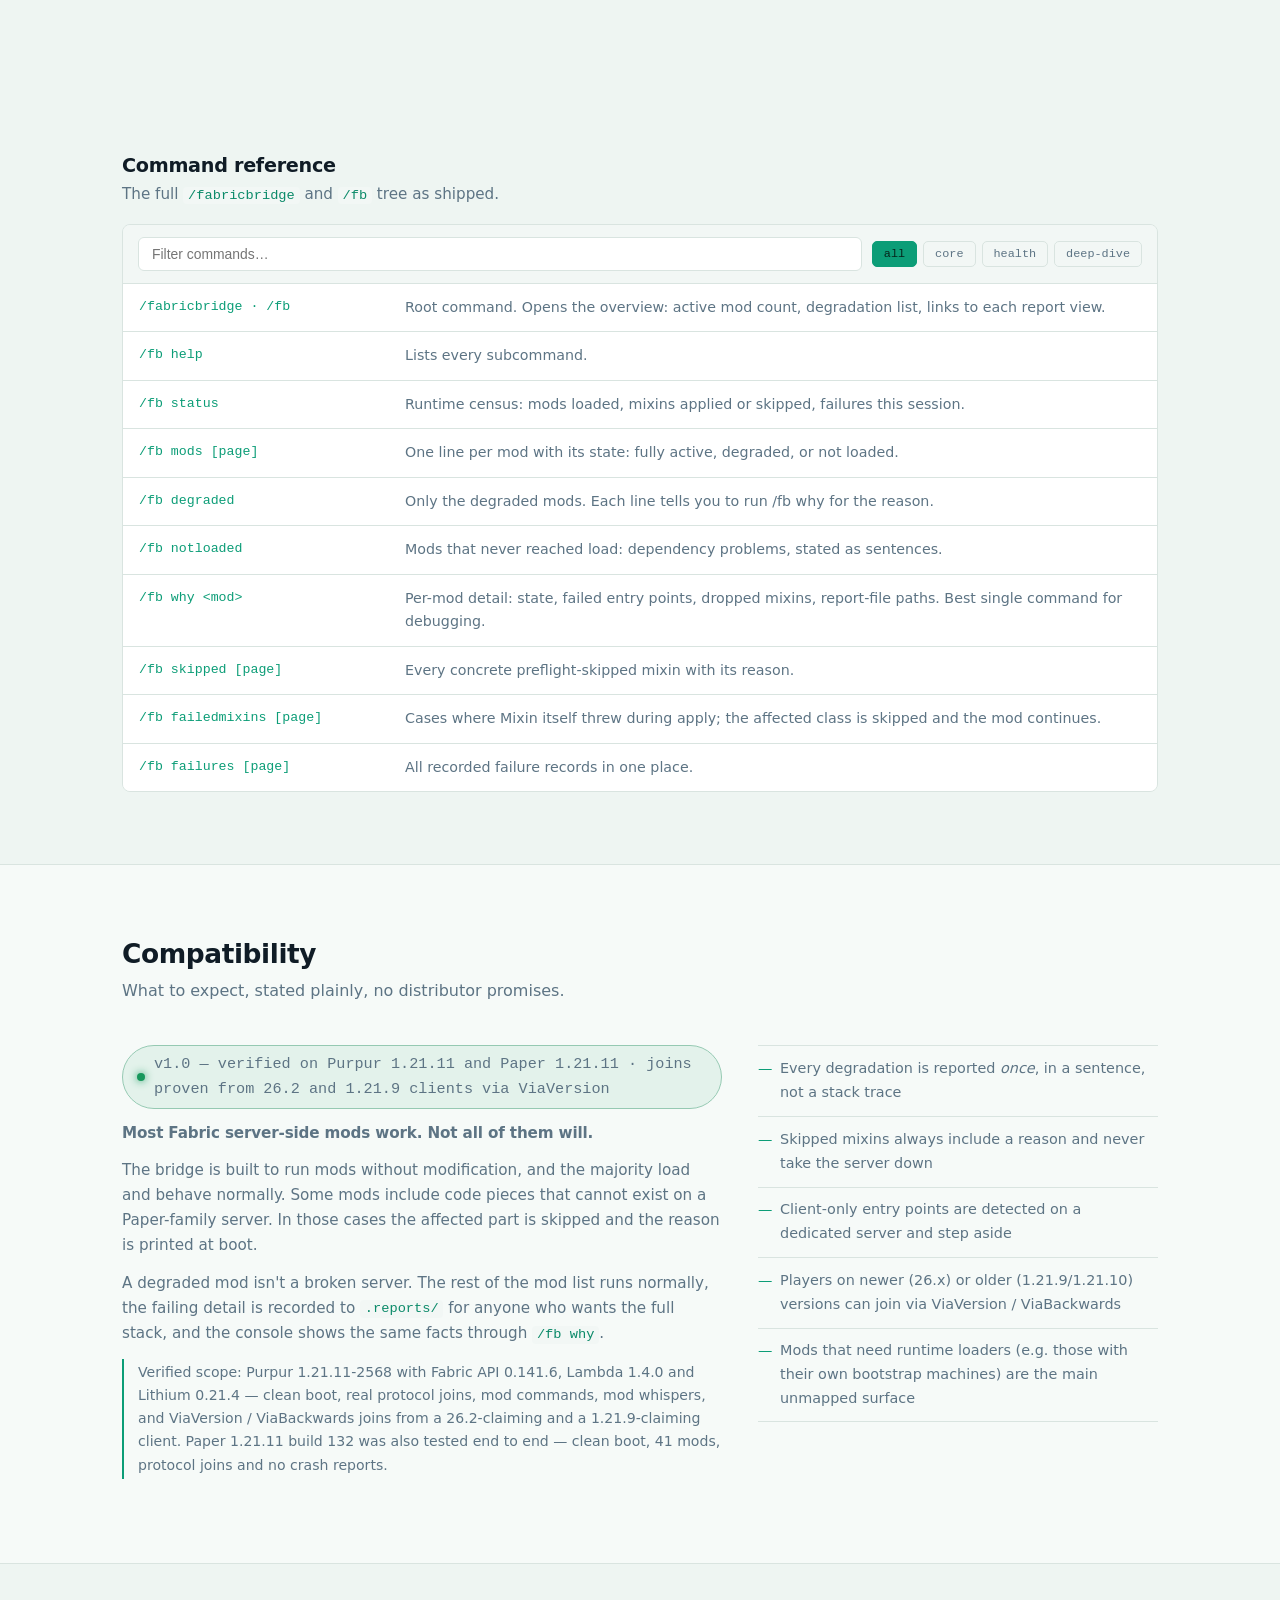
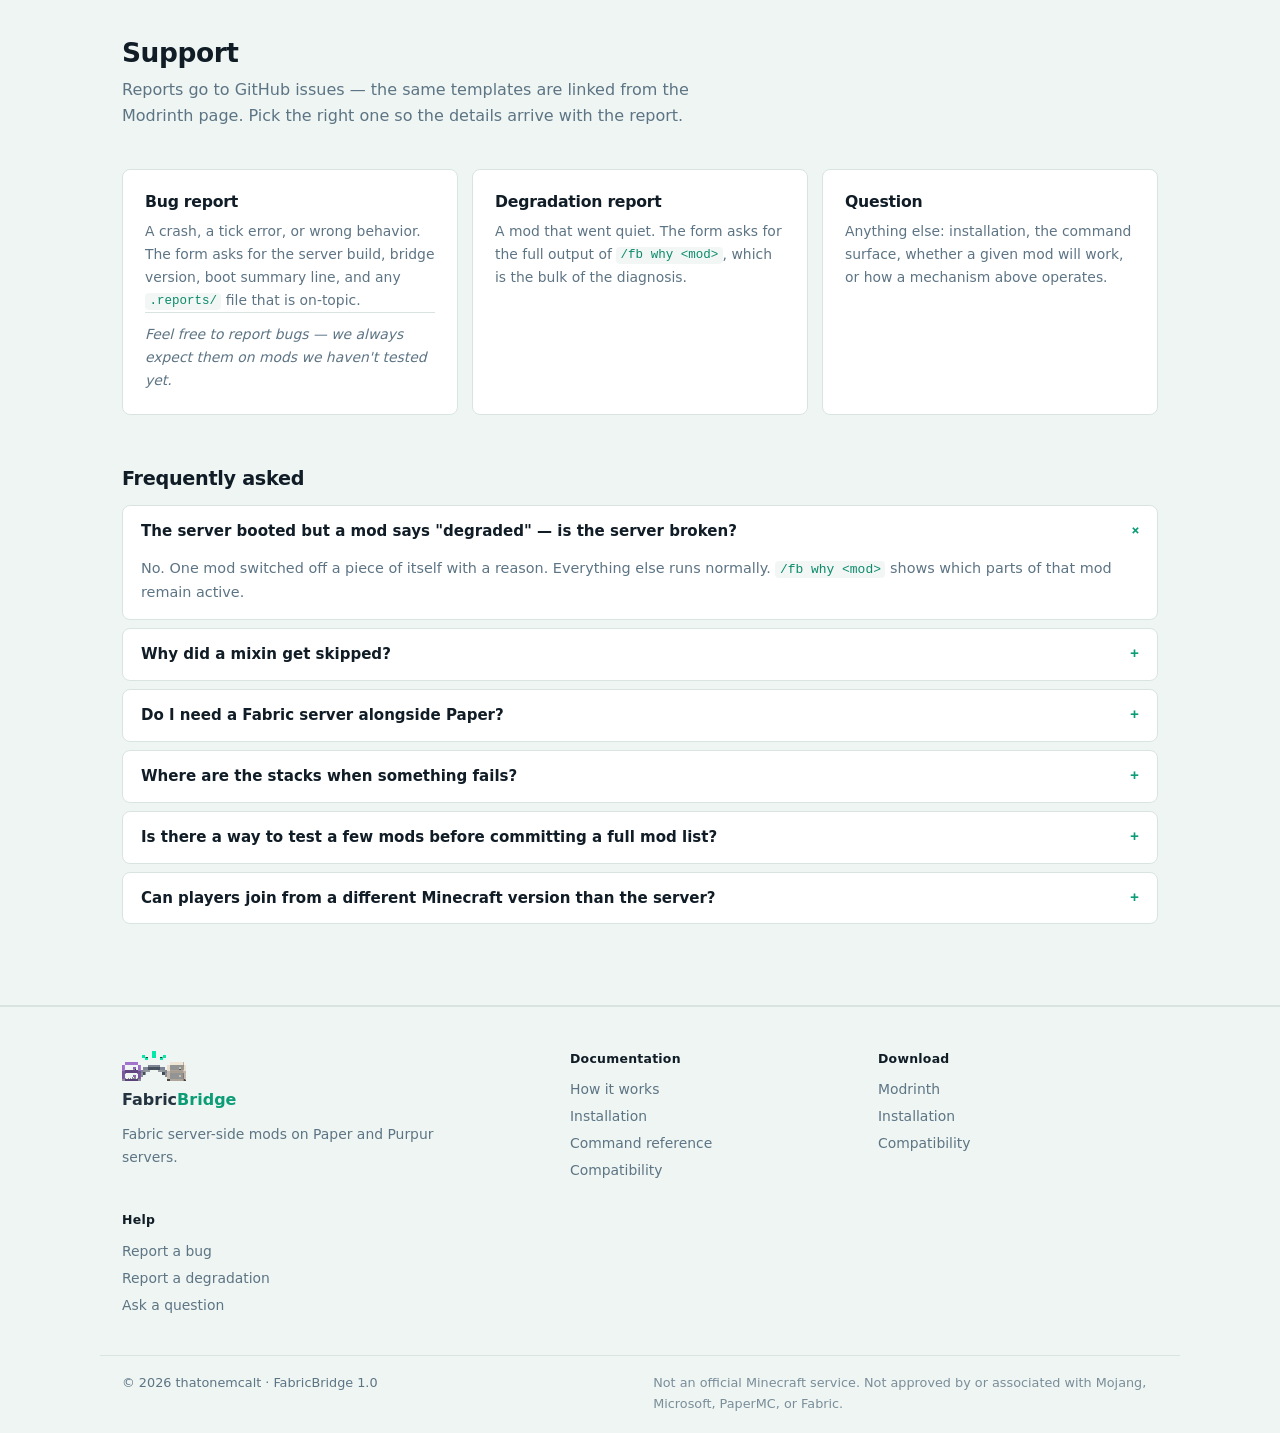
==== commit 350e8489: "Site: mappings cache is plugins/FabricBridge/.cache/ on disk The hidden .cache directory is what the" ====
--- a/index.html
+++ b/index.html
@@ -239,7 +239,7 @@
         <li><b>Java 21 or newer.</b> The bridge and its agent target Java 21 bytecode; older runtimes are refused at startup.</li>
         <li><b>A Paper or Purpur 1.21.11 server.</b> This build targets 1.21.11 and its mappings; the plugin declares that API version, so a different server version will not load it.</li>
         <li><b>Server-side mods only.</b> Client mods, client entry points and client-only classes are detected on a dedicated server and skipped, not forced in.</li>
-        <li><b>One outbound HTTPS request on first boot.</b> The official Mojang mappings are downloaded once and cached under <code>plugins/FabricBridge/cache/</code>.</li>
+        <li><b>One outbound HTTPS request on first boot.</b> The official Mojang mappings are downloaded once and cached under <code>plugins/FabricBridge/.cache/</code>.</li>
       </ul>
     </div>
   </div>
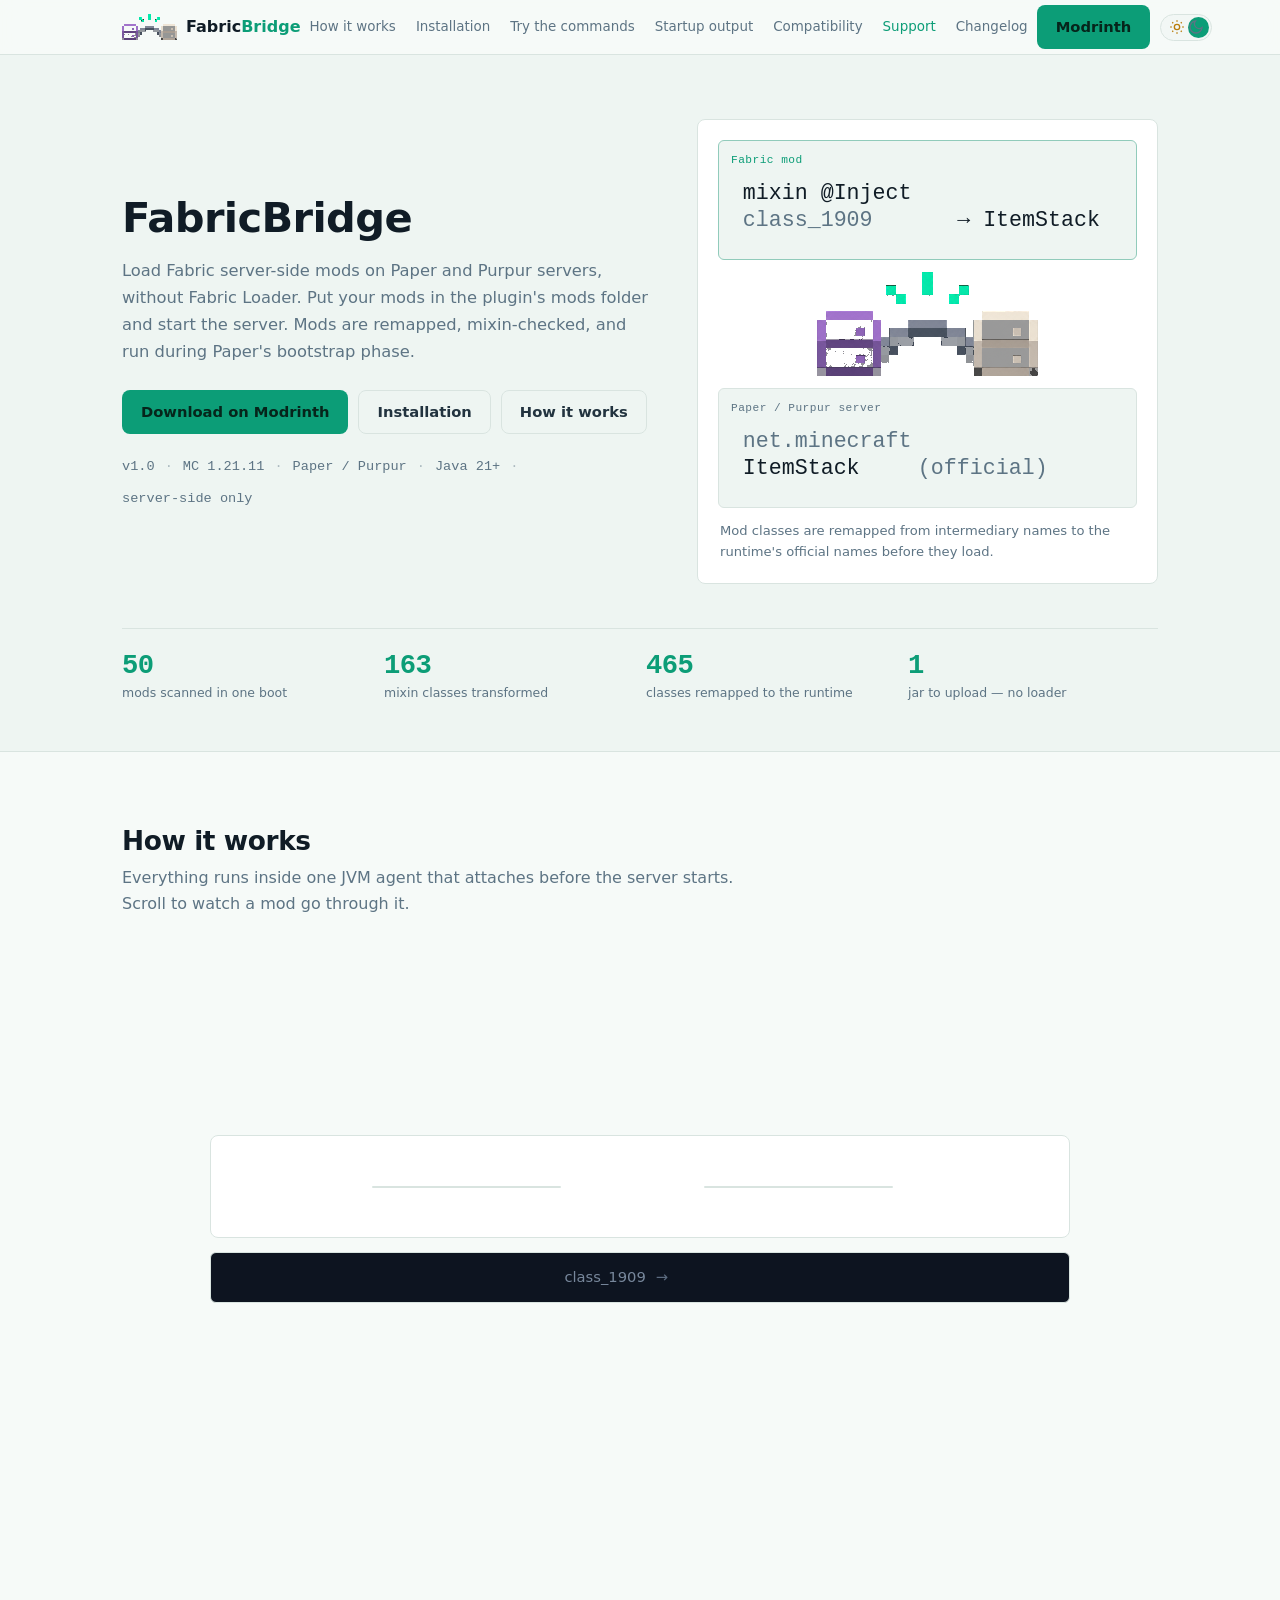
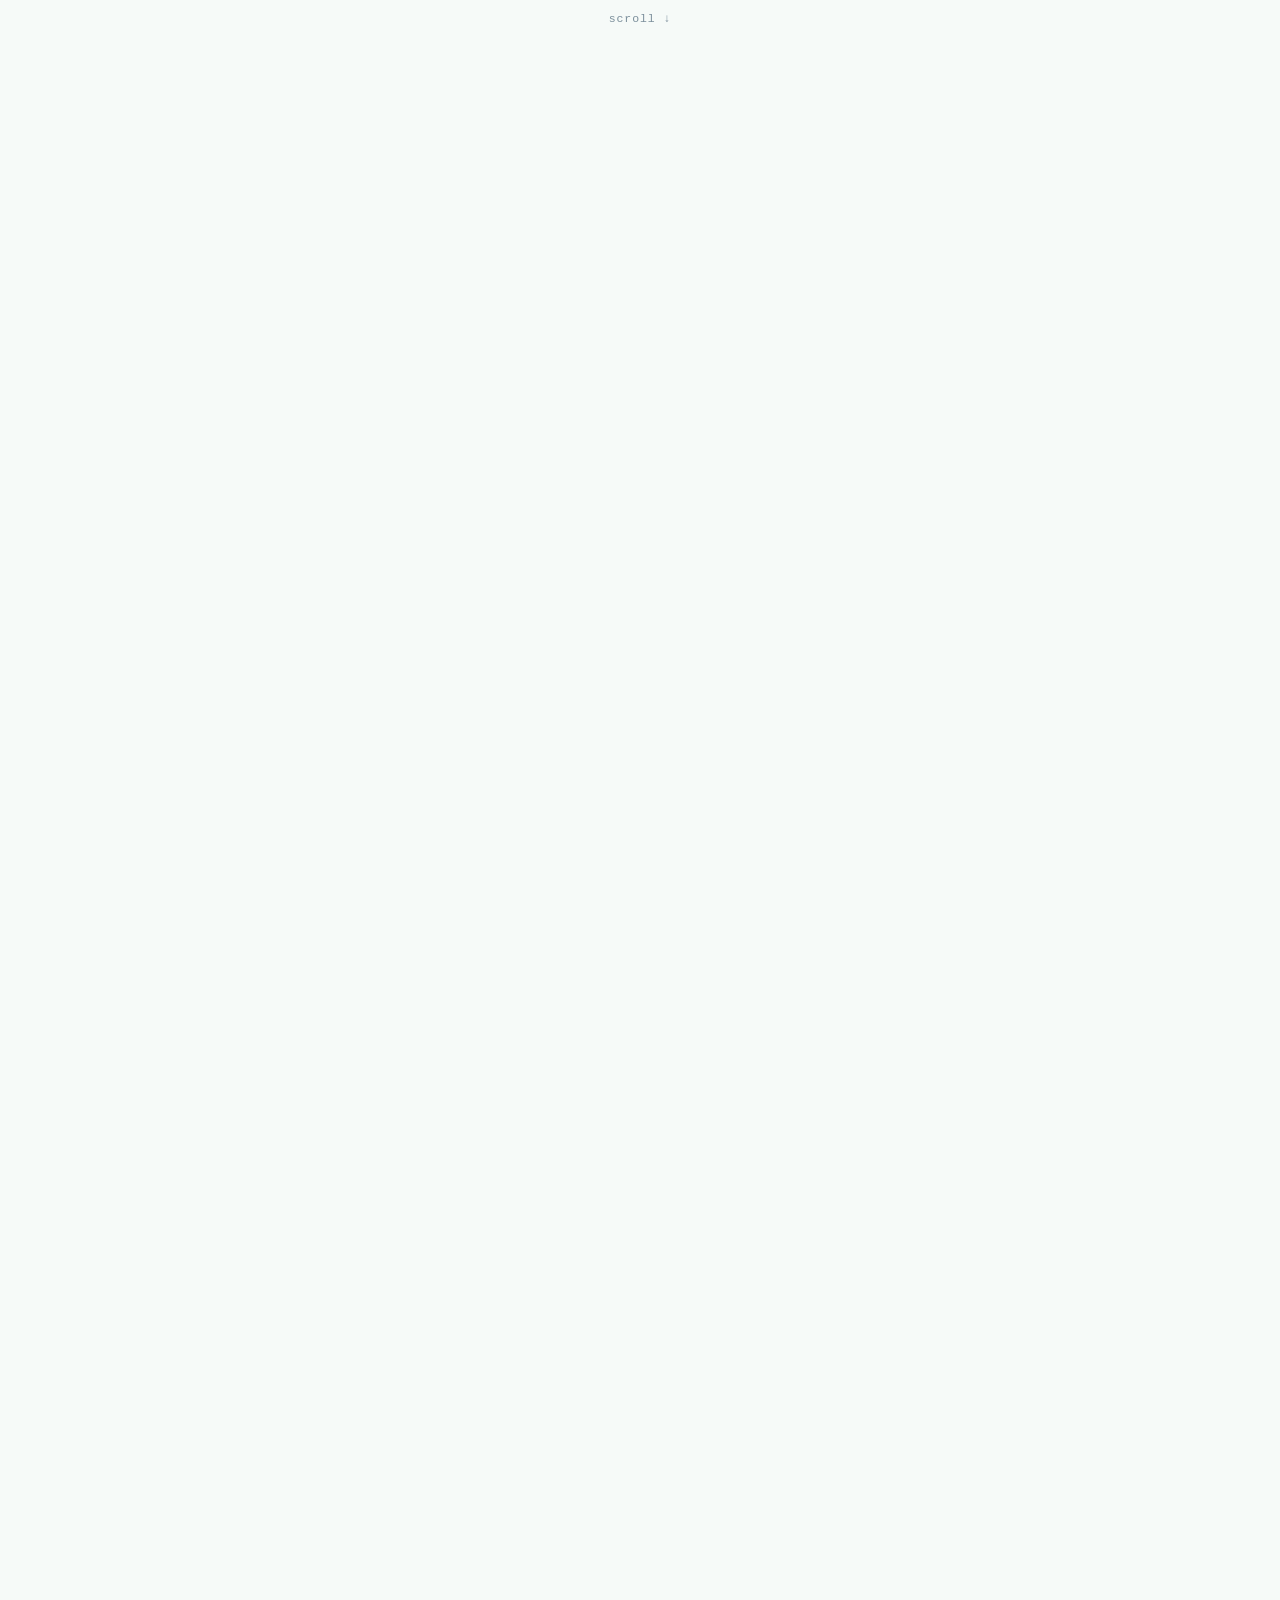
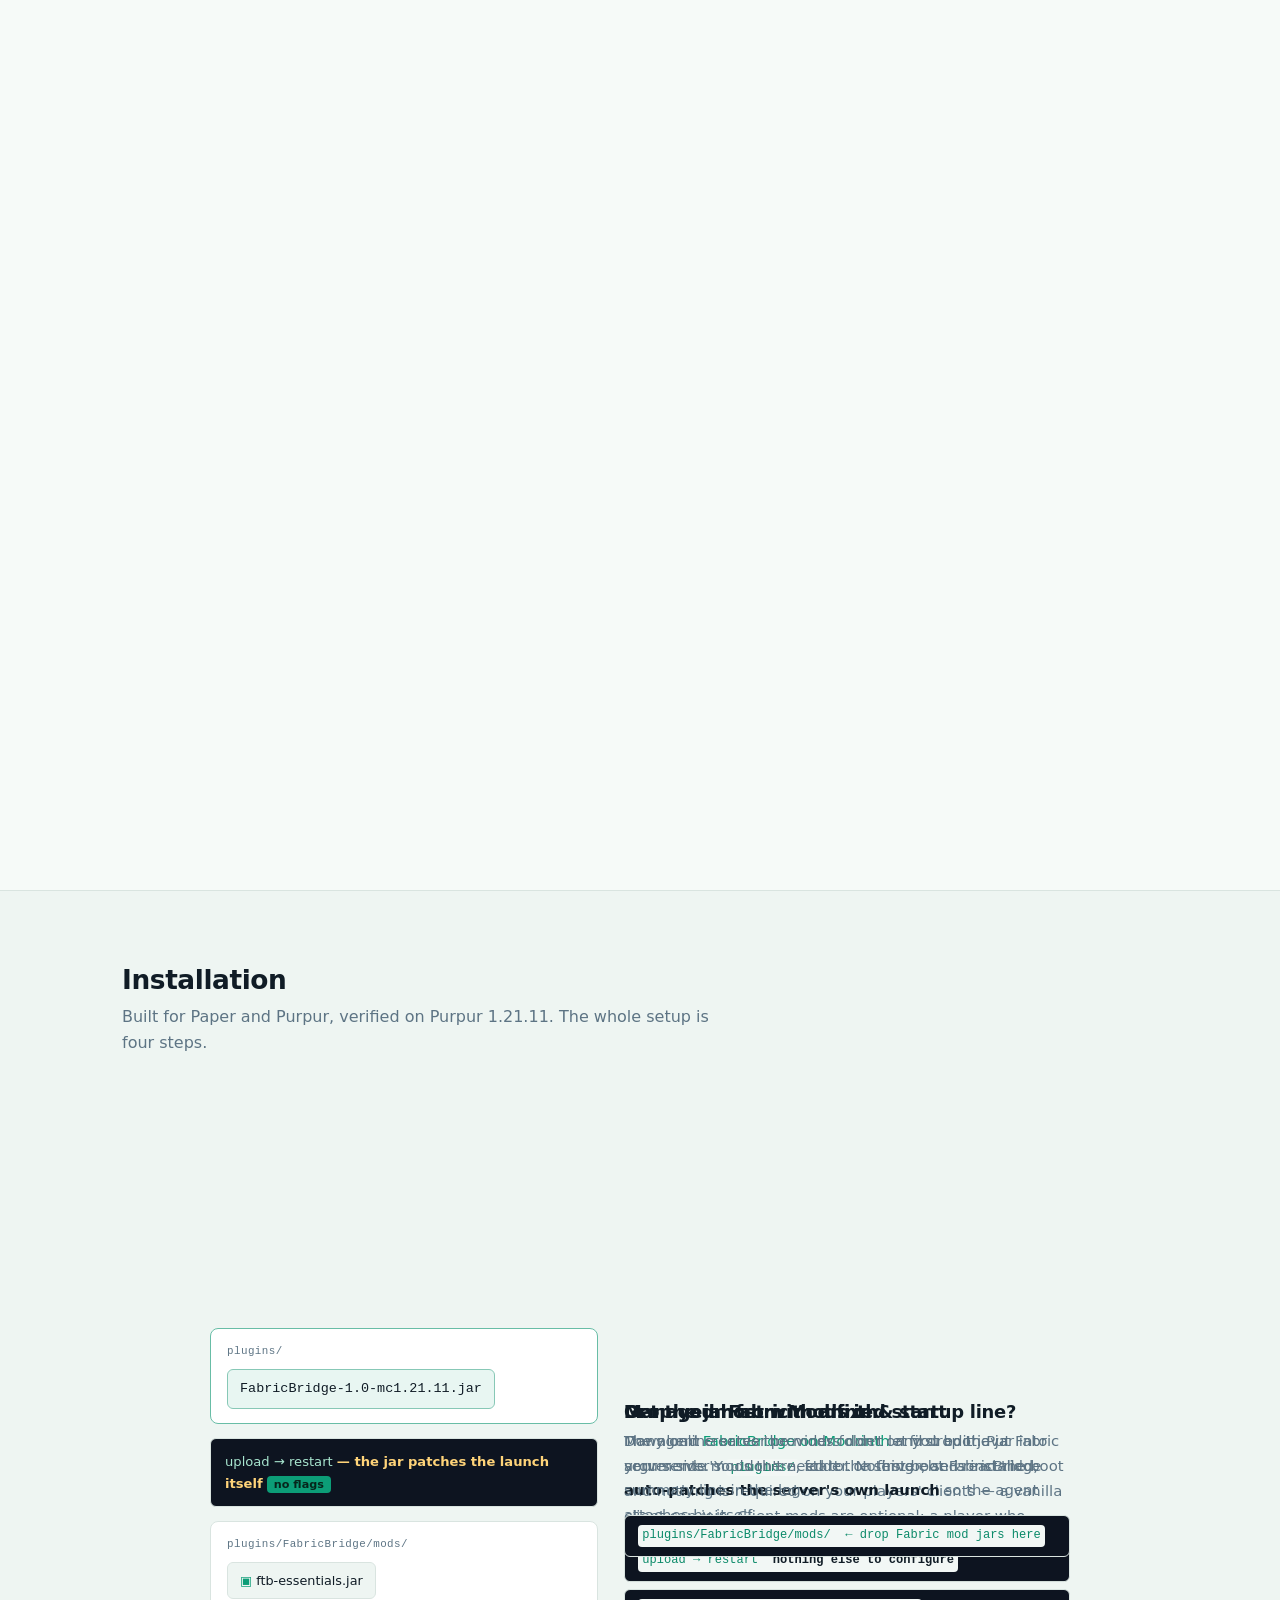
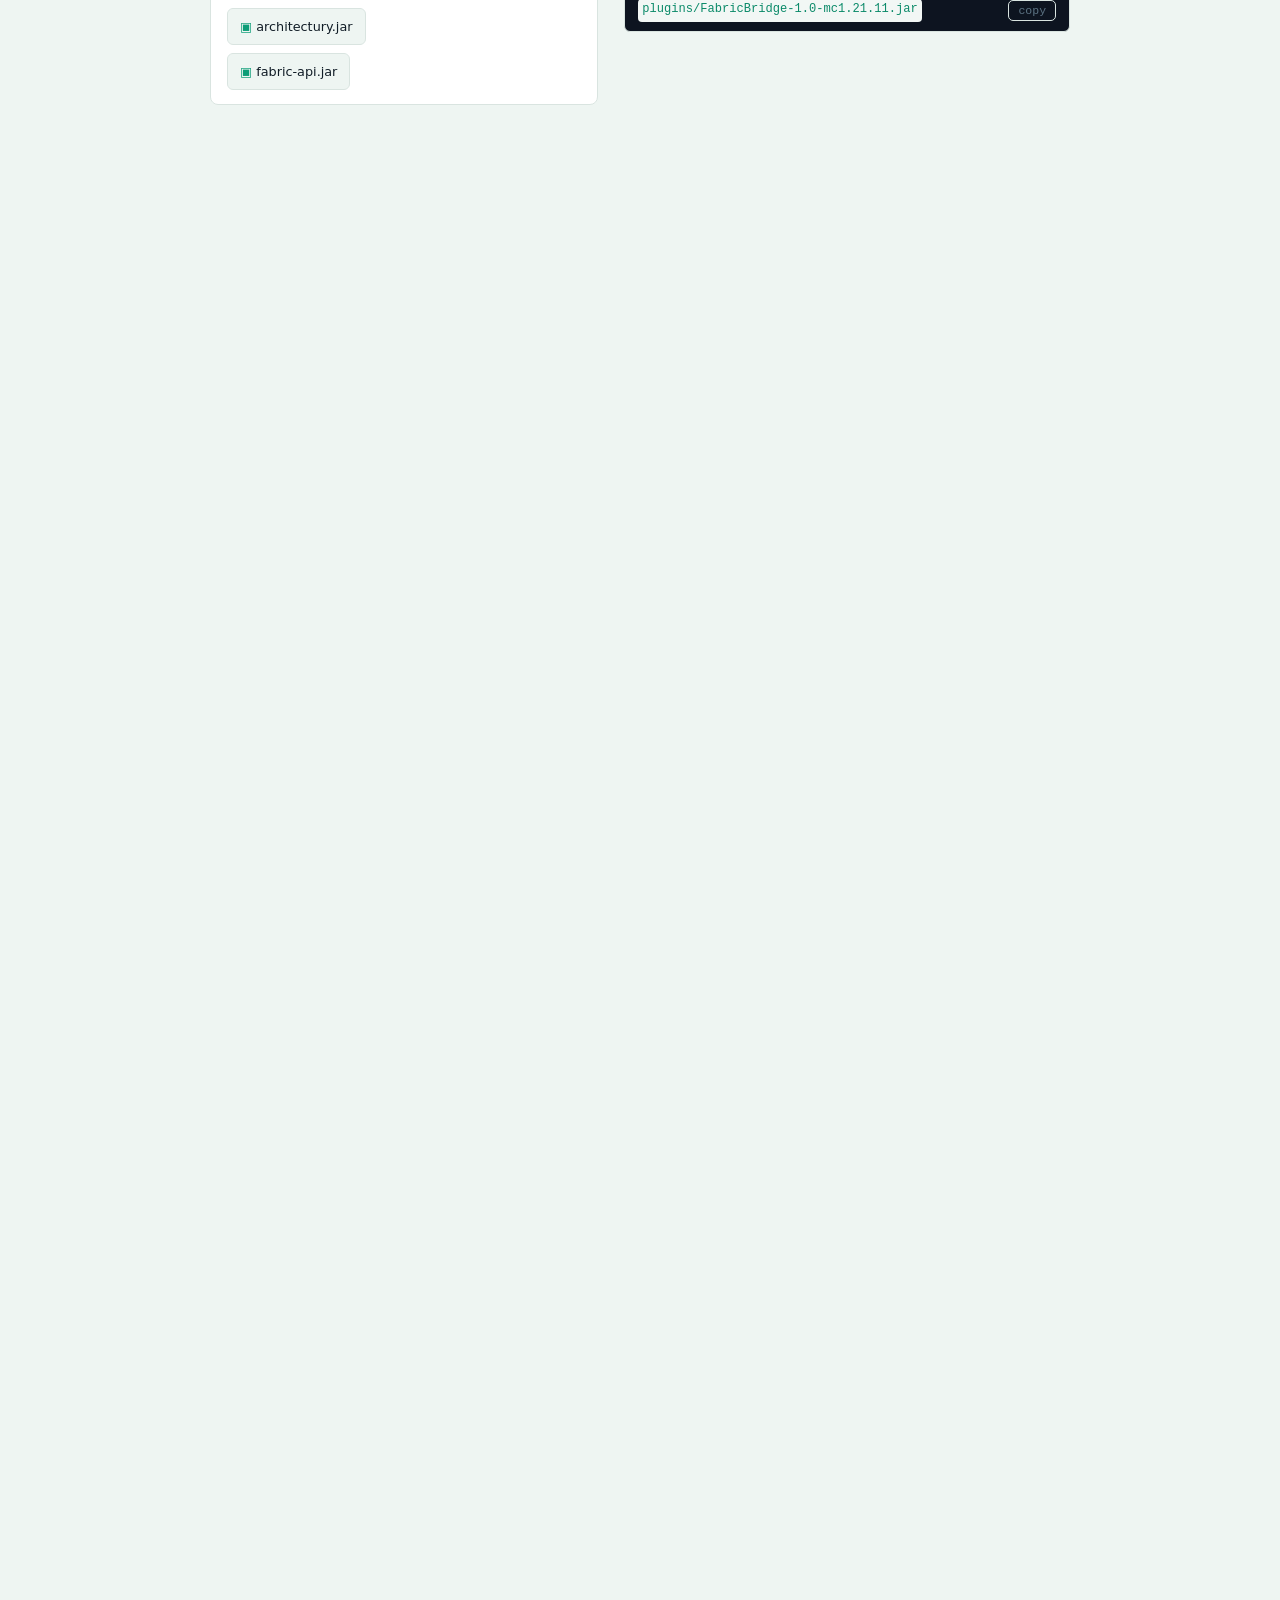
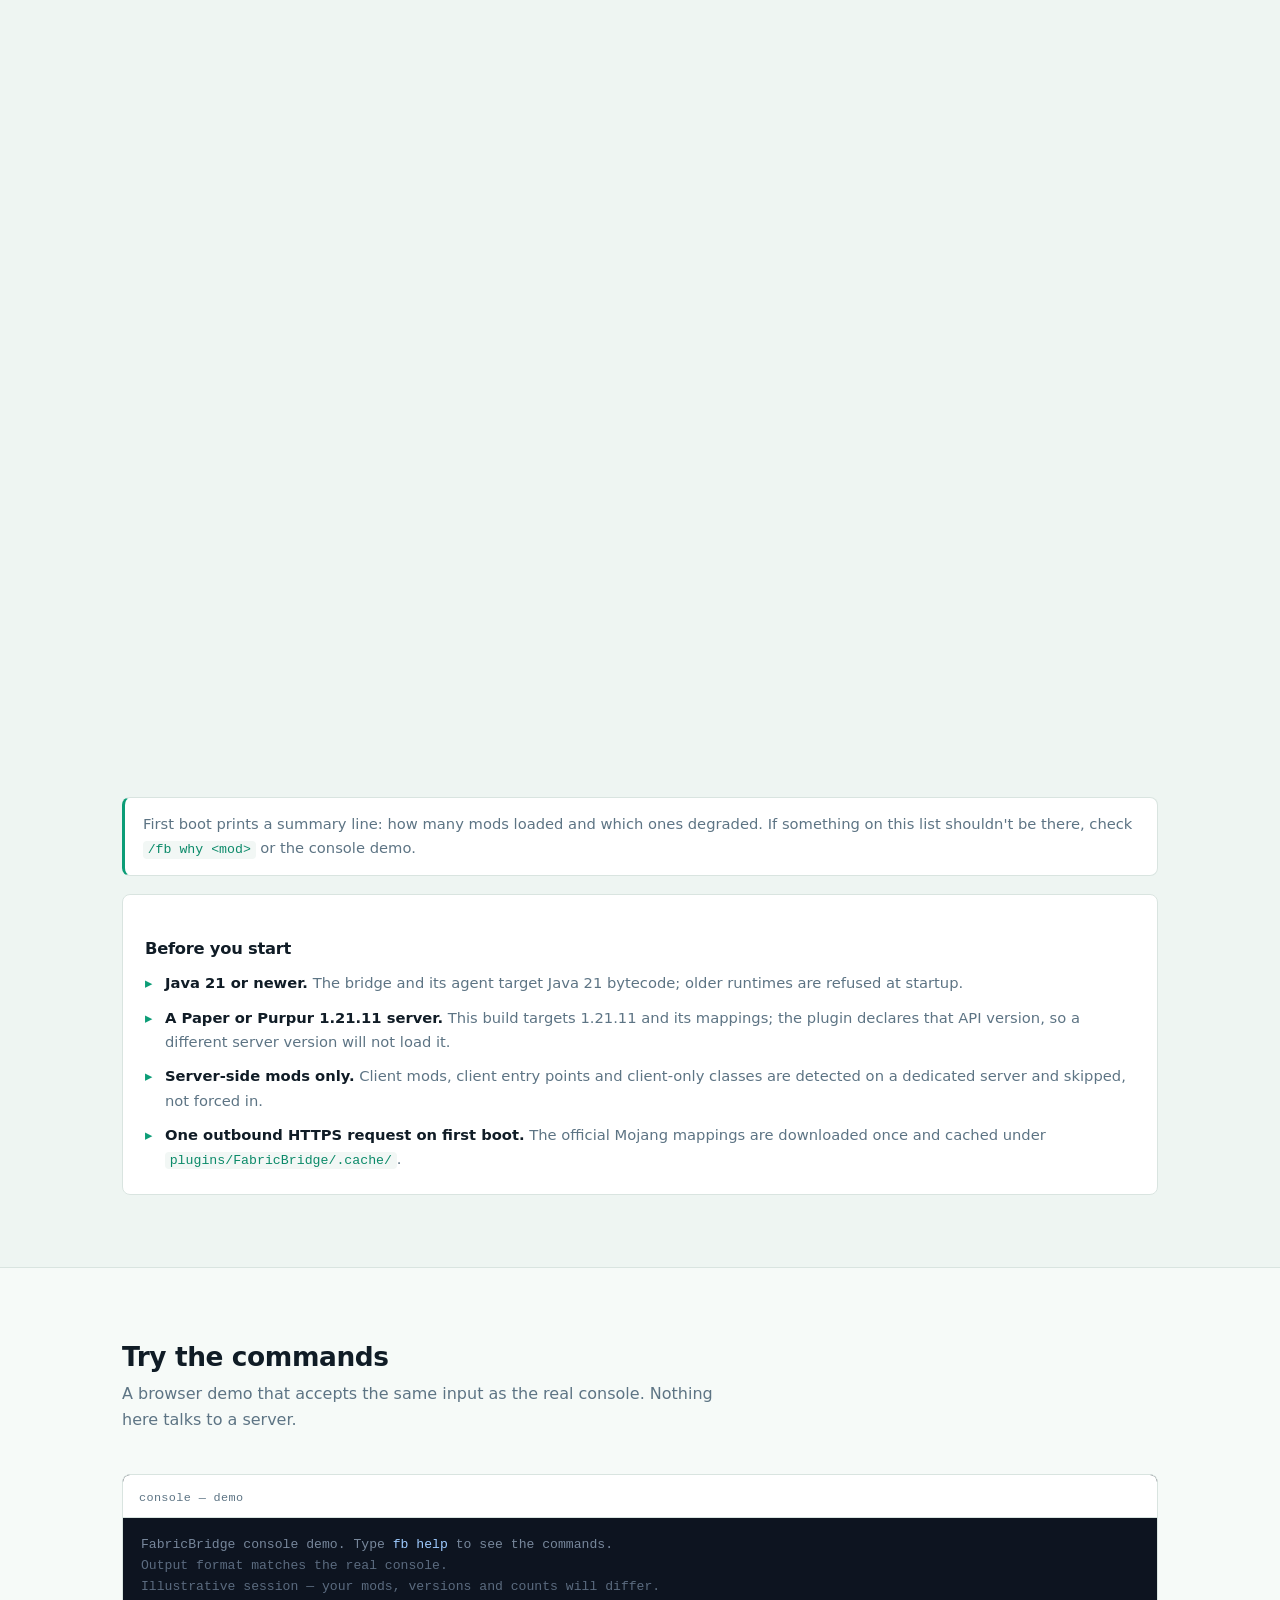
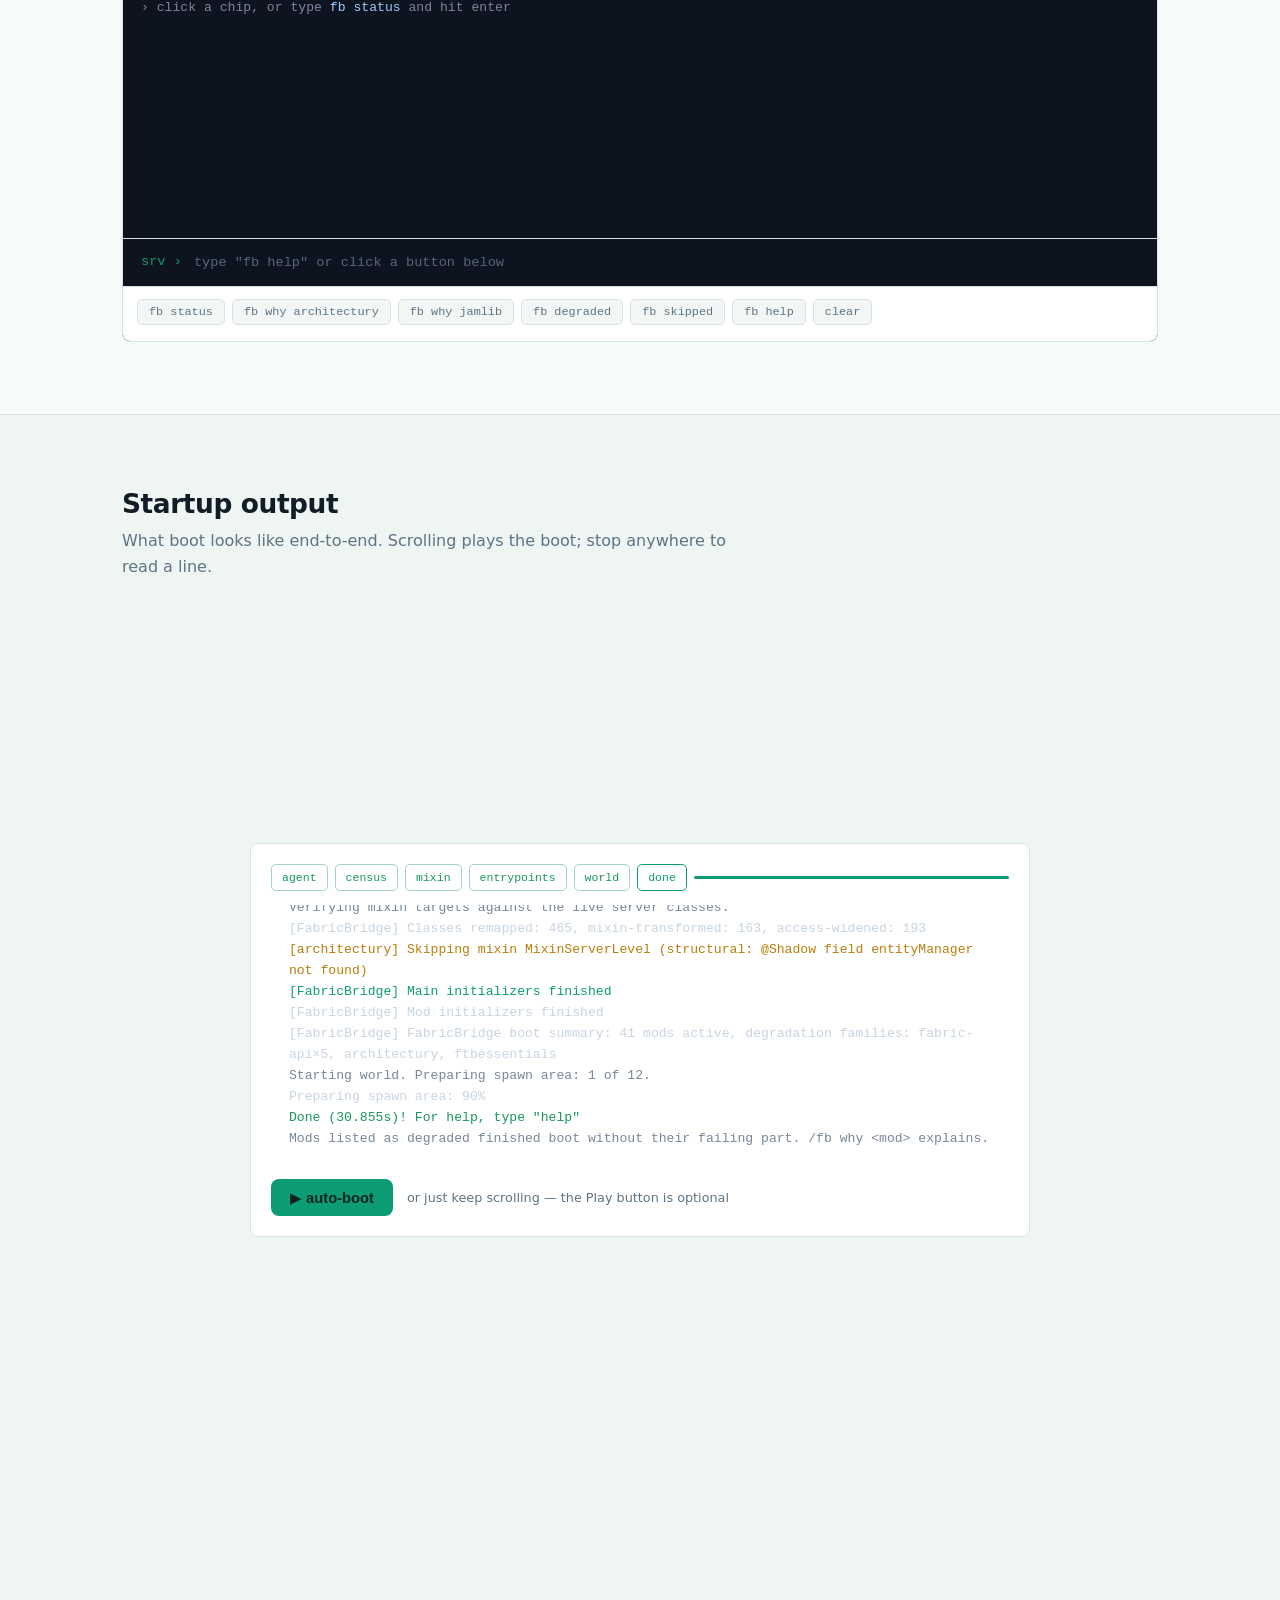
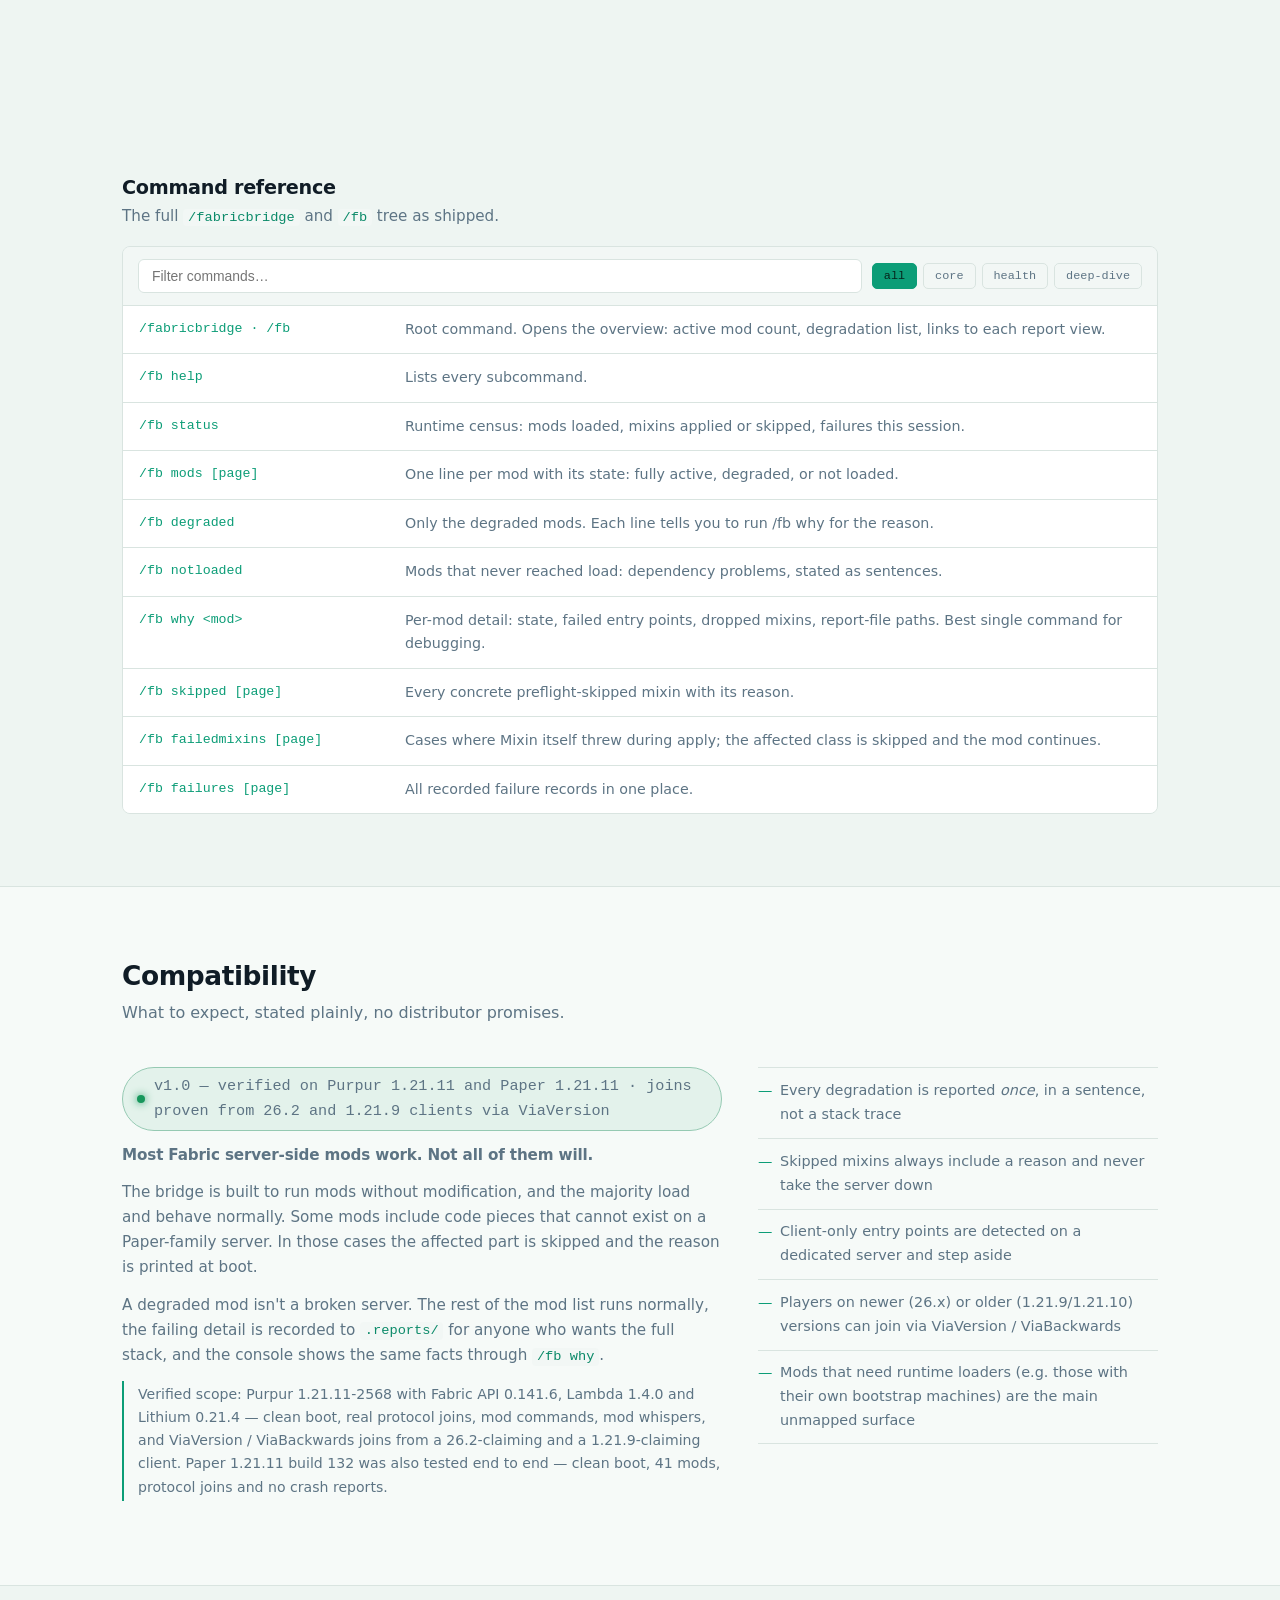
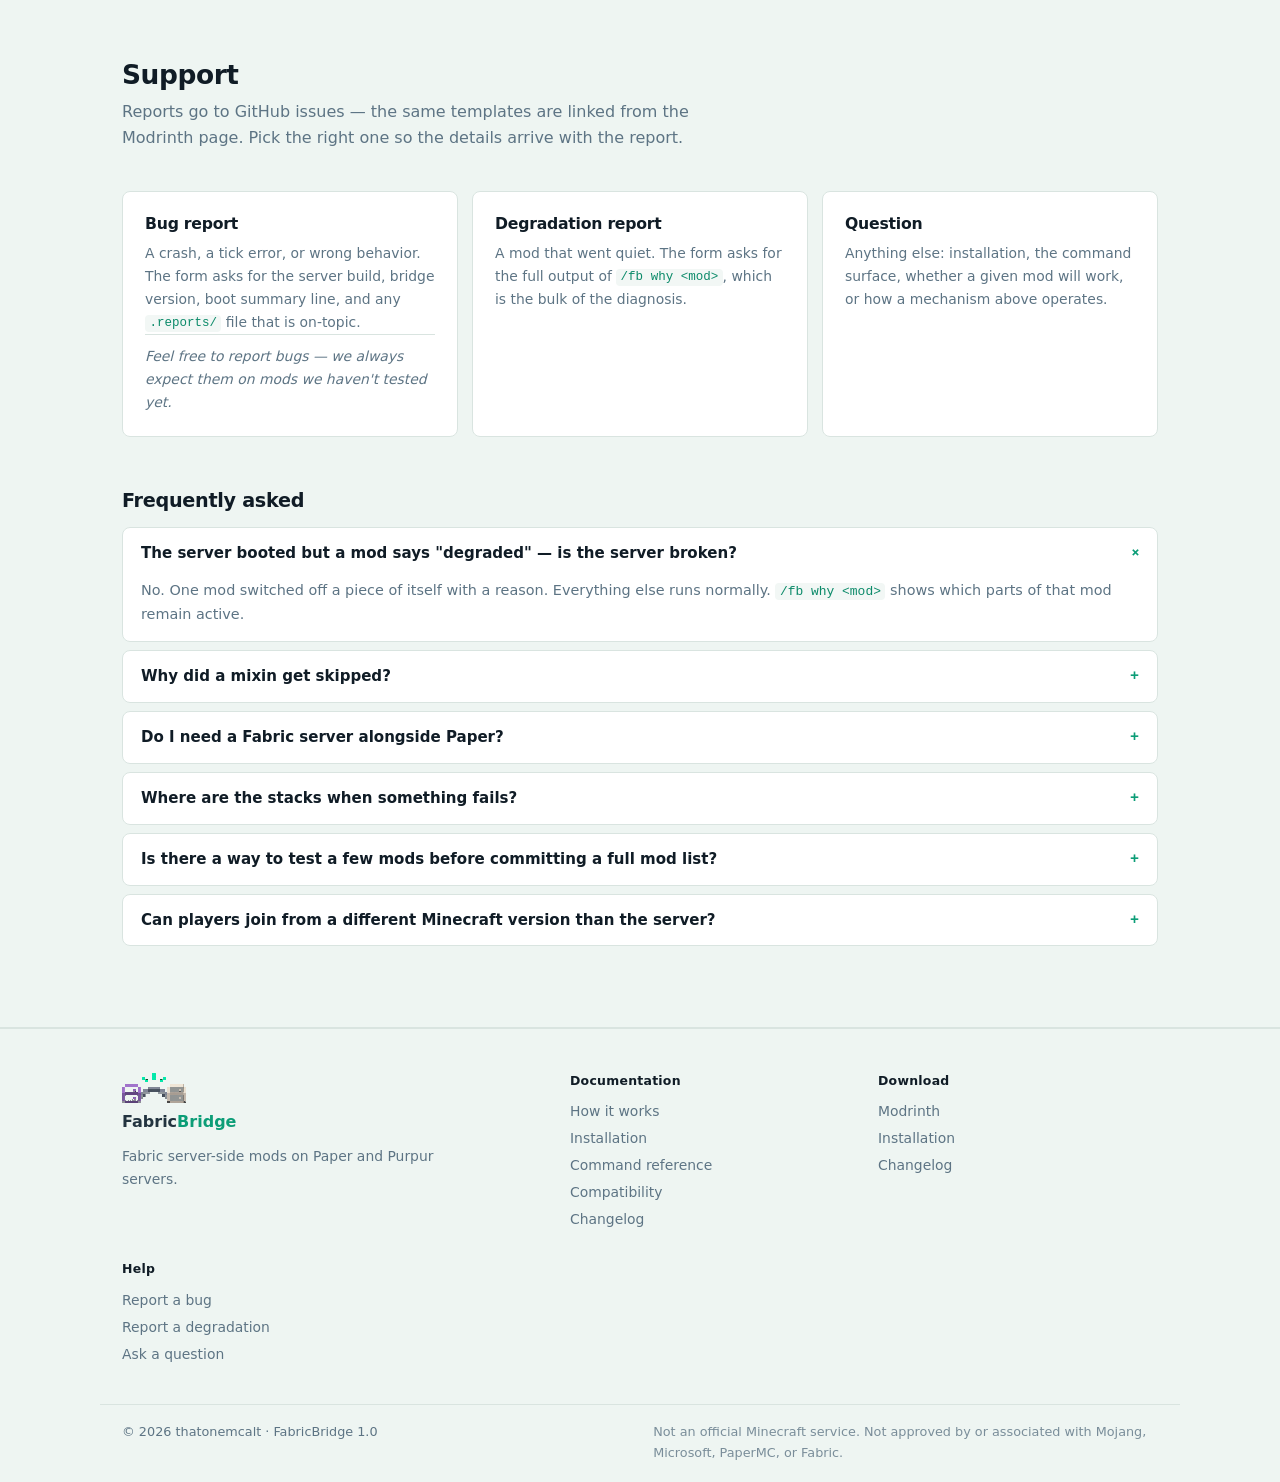
==== commit 46d79706: "Site: changelog page for the current release and version support The top bar had no place to say wha" ====
--- a/index.html
+++ b/index.html
@@ -69,6 +69,7 @@
       <a href="#console" data-spy>Startup output</a>
       <a href="#compatibility" data-spy>Compatibility</a>
       <a href="#support" data-spy>Support</a>
+      <a href="changelog.html">Changelog</a>
     </nav>
     <div class="nav-actions">
       <a class="btn btn-primary nav-dl" href="https://modrinth.com/plugin/fabric-bridge-plugin" data-modrinth>Modrinth</a>
@@ -395,8 +396,8 @@
       <span class="wordmark">Fabric<strong>Bridge</strong></span>
       <p>Fabric server-side mods on Paper and Purpur servers.</p>
     </div>
-    <div class="foot-col"><h4>Documentation</h4><a href="#how">How it works</a><a href="#install">Installation</a><a href="#console">Command reference</a><a href="#compatibility">Compatibility</a></div>
-    <div class="foot-col"><h4>Download</h4><a href="https://modrinth.com/plugin/fabric-bridge-plugin" data-modrinth>Modrinth</a><a href="#install">Installation</a><a href="#compatibility">Compatibility</a></div>
+    <div class="foot-col"><h4>Documentation</h4><a href="#how">How it works</a><a href="#install">Installation</a><a href="#console">Command reference</a><a href="#compatibility">Compatibility</a><a href="changelog.html">Changelog</a></div>
+    <div class="foot-col"><h4>Download</h4><a href="https://modrinth.com/plugin/fabric-bridge-plugin" data-modrinth>Modrinth</a><a href="#install">Installation</a><a href="changelog.html">Changelog</a></div>
     <div class="foot-col"><h4>Help</h4><a href="https://github.com/thatonemcalt/fabric-bridge-info/issues/new?template=bug_report.yml">Report a bug</a><a href="https://github.com/thatonemcalt/fabric-bridge-info/issues/new?template=degradation_report.yml">Report a degradation</a><a href="https://github.com/thatonemcalt/fabric-bridge-info/issues/new?template=question.yml">Ask a question</a></div>
   </div>
   <div class="foot-bottom container">
--- a/styles.css
+++ b/styles.css
@@ -537,5 +537,48 @@
   .story-hint { display: none; }
 }
 
-/* 404 page title (single-page site otherwise) */
+/* ── changelog page ─────────────────────────────────────────── */
 .page-title { font-size: 1.8rem; margin: 0 0 8px; }
+.page-head { padding: 56px 0 72px; }
+.section-head.wide { max-width: 720px; }
+.rel-title { font-size: 1.45rem; margin: 0 0 8px; }
+.rel-meta {
+  display: flex; gap: 9px; flex-wrap: wrap; margin: 0;
+  font-family: var(--font-mono); font-size: .8rem; color: var(--muted);
+}
+.rel-meta .sep { opacity: .45; }
+.rel-lede { color: var(--muted); font-size: .95rem; margin: 14px 0 22px; }
+.rel-lede b, .req .req-list b { color: var(--text-strong); }
+.req h3 { margin-top: 22px; }
+.vtable-wrap {
+  border: 1px solid var(--border); border-radius: var(--radius);
+  overflow-x: auto; background: var(--surface);
+}
+.vtable { width: 100%; border-collapse: collapse; min-width: 560px; }
+.vtable th, .vtable td {
+  text-align: left; padding: 11px 16px; font-size: .89rem;
+  border-bottom: 1px solid var(--border); vertical-align: top;
+}
+.vtable th {
+  background: var(--surface-2); color: var(--text-strong);
+  font-size: .76rem; font-weight: 600; letter-spacing: .03em;
+  text-transform: uppercase; white-space: nowrap;
+}
+.vtable td { color: var(--muted); }
+.vtable tr:last-child td { border-bottom: 0; }
+.vtable td b { color: var(--text-strong); font-weight: 600; white-space: nowrap; }
+.vtable code { color: var(--accent-2); }
+.vtable .v-ok { color: var(--ok); white-space: nowrap; }
+.vtable .v-next { color: var(--muted); white-space: nowrap; }
+
+/* 7 nav items: the bar needs its full width, so the menu collapses earlier than the page grid */
+@media (max-width: 1010px) {
+  .nav-links {
+    position: absolute; top: 100%; left: 0; right: 0; display: none; flex-direction: column;
+    justify-self: stretch; width: auto; max-width: none;
+    background: var(--bg); border-bottom: 1px solid var(--border); padding: 10px 20px 14px; gap: 2px;
+    box-shadow: 0 14px 24px -18px rgba(0, 0, 0, .8);
+  }
+  .nav-links.open { display: flex; }
+  .burger { display: flex; }
+}
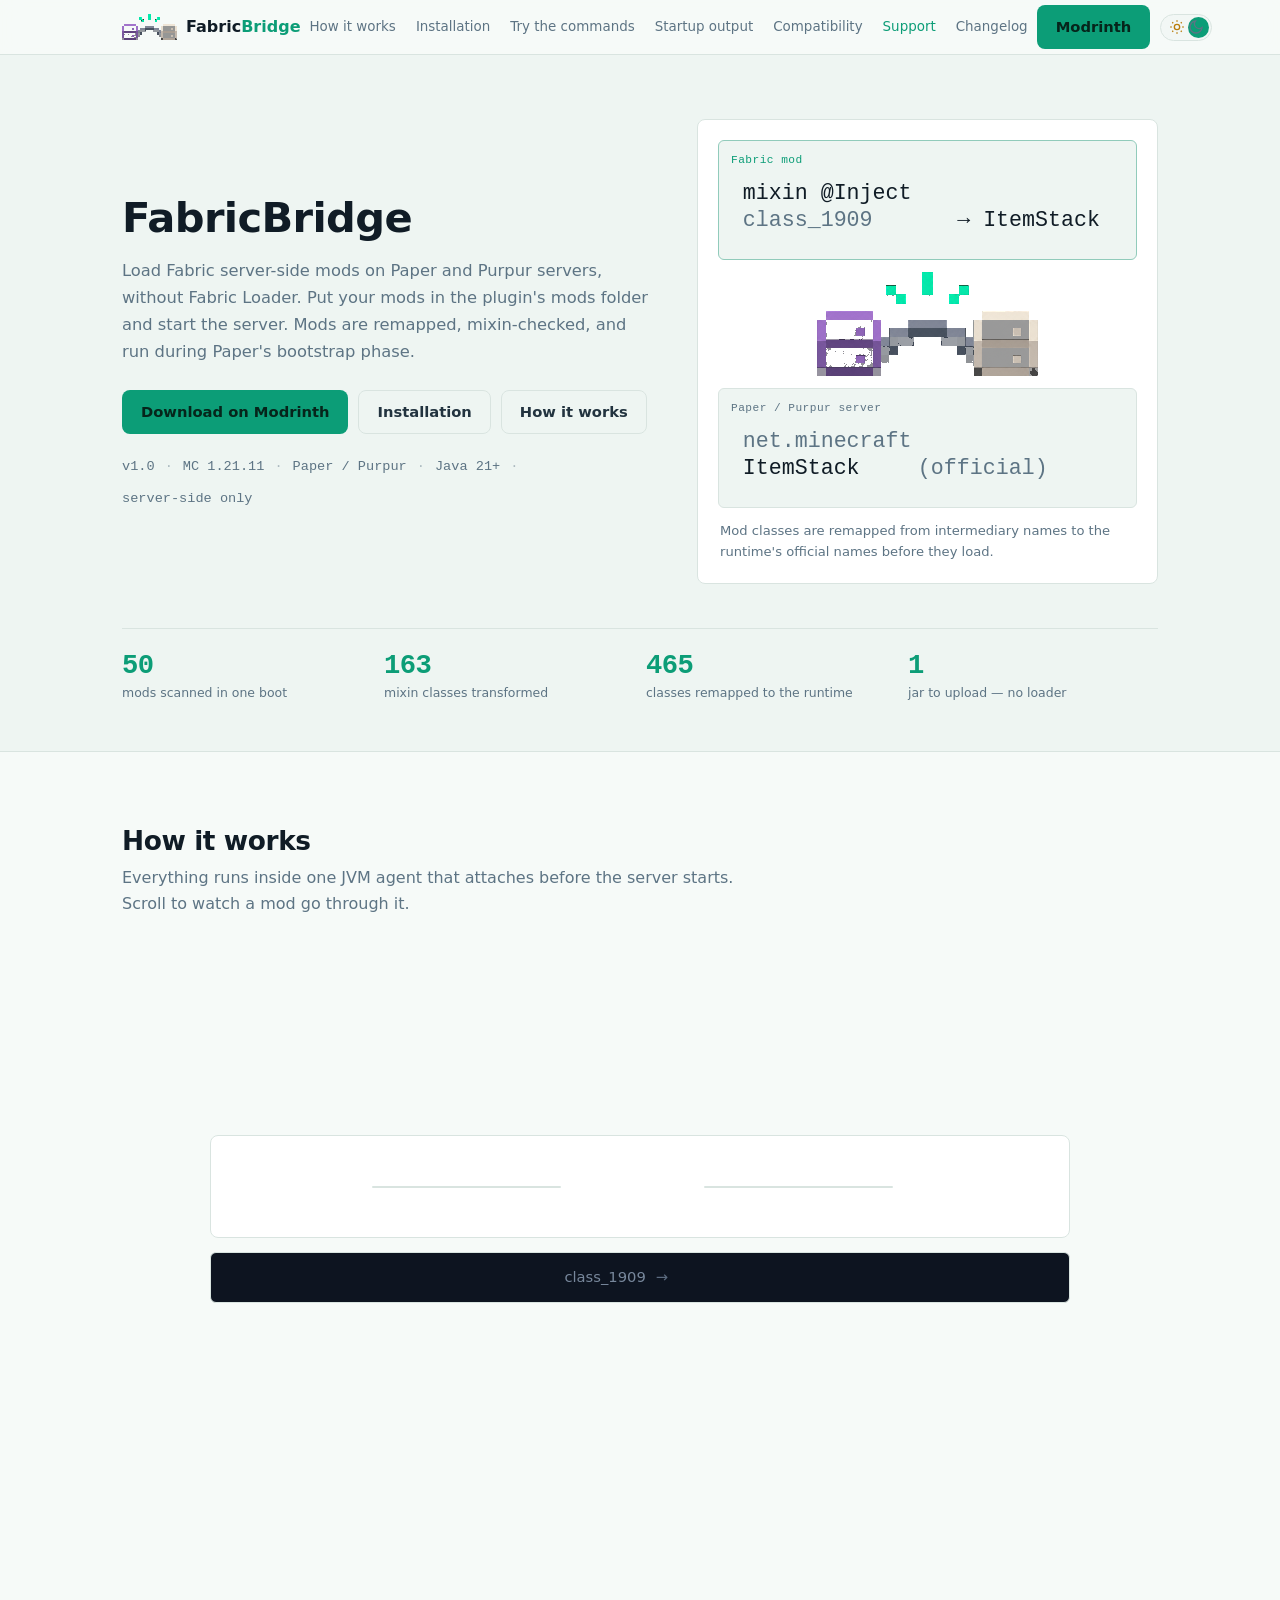
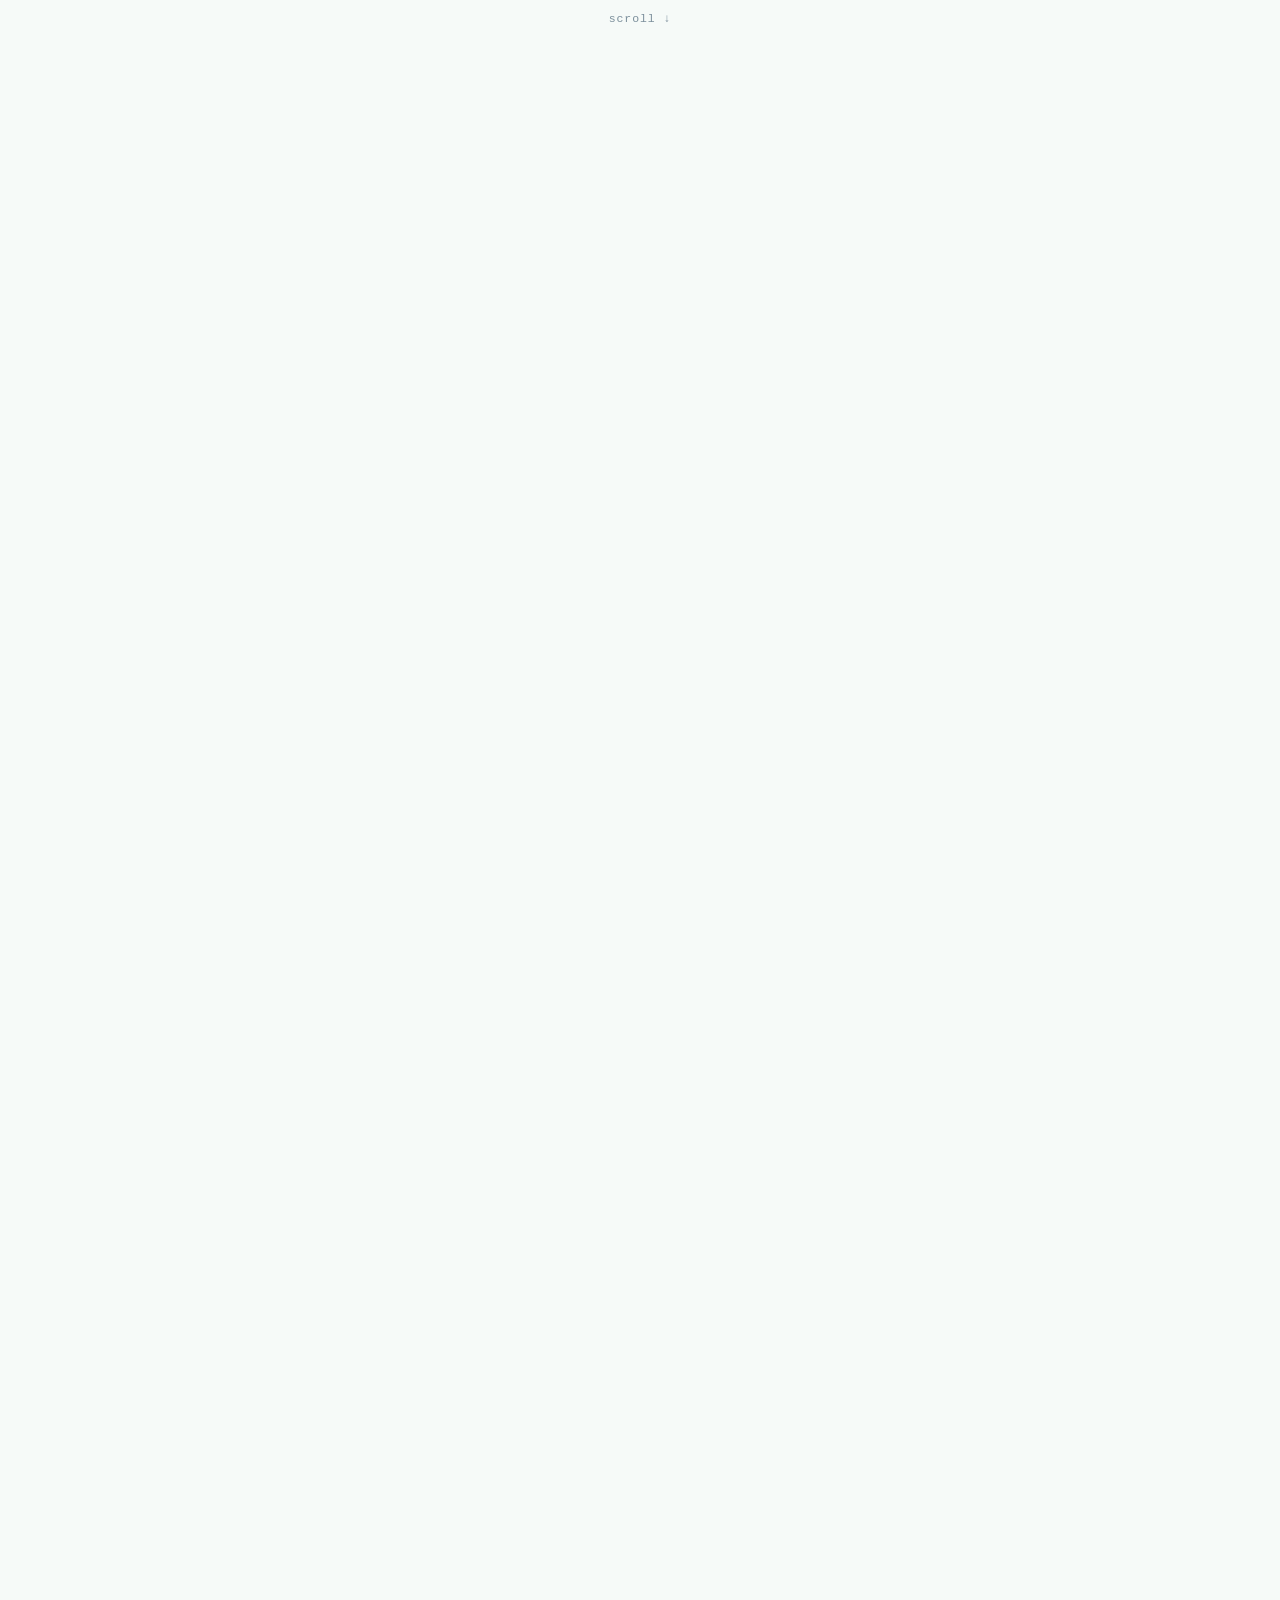
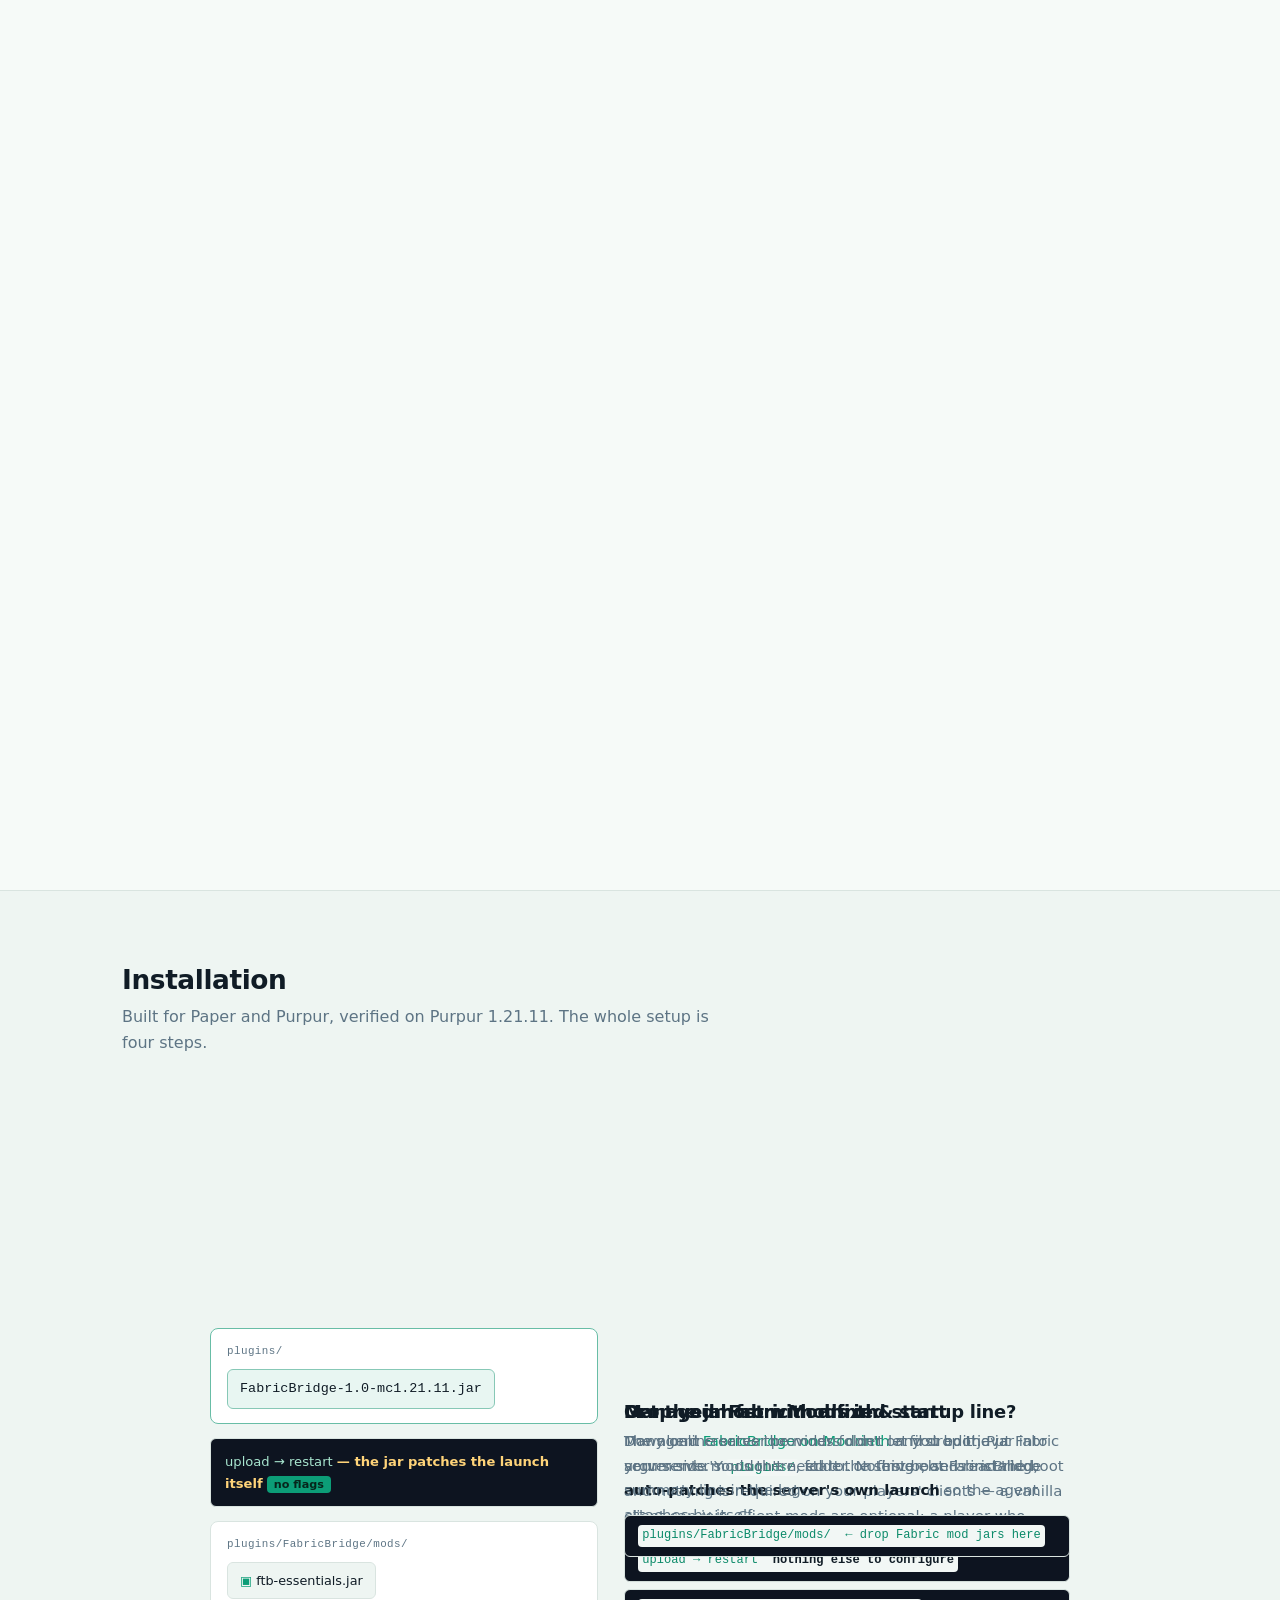
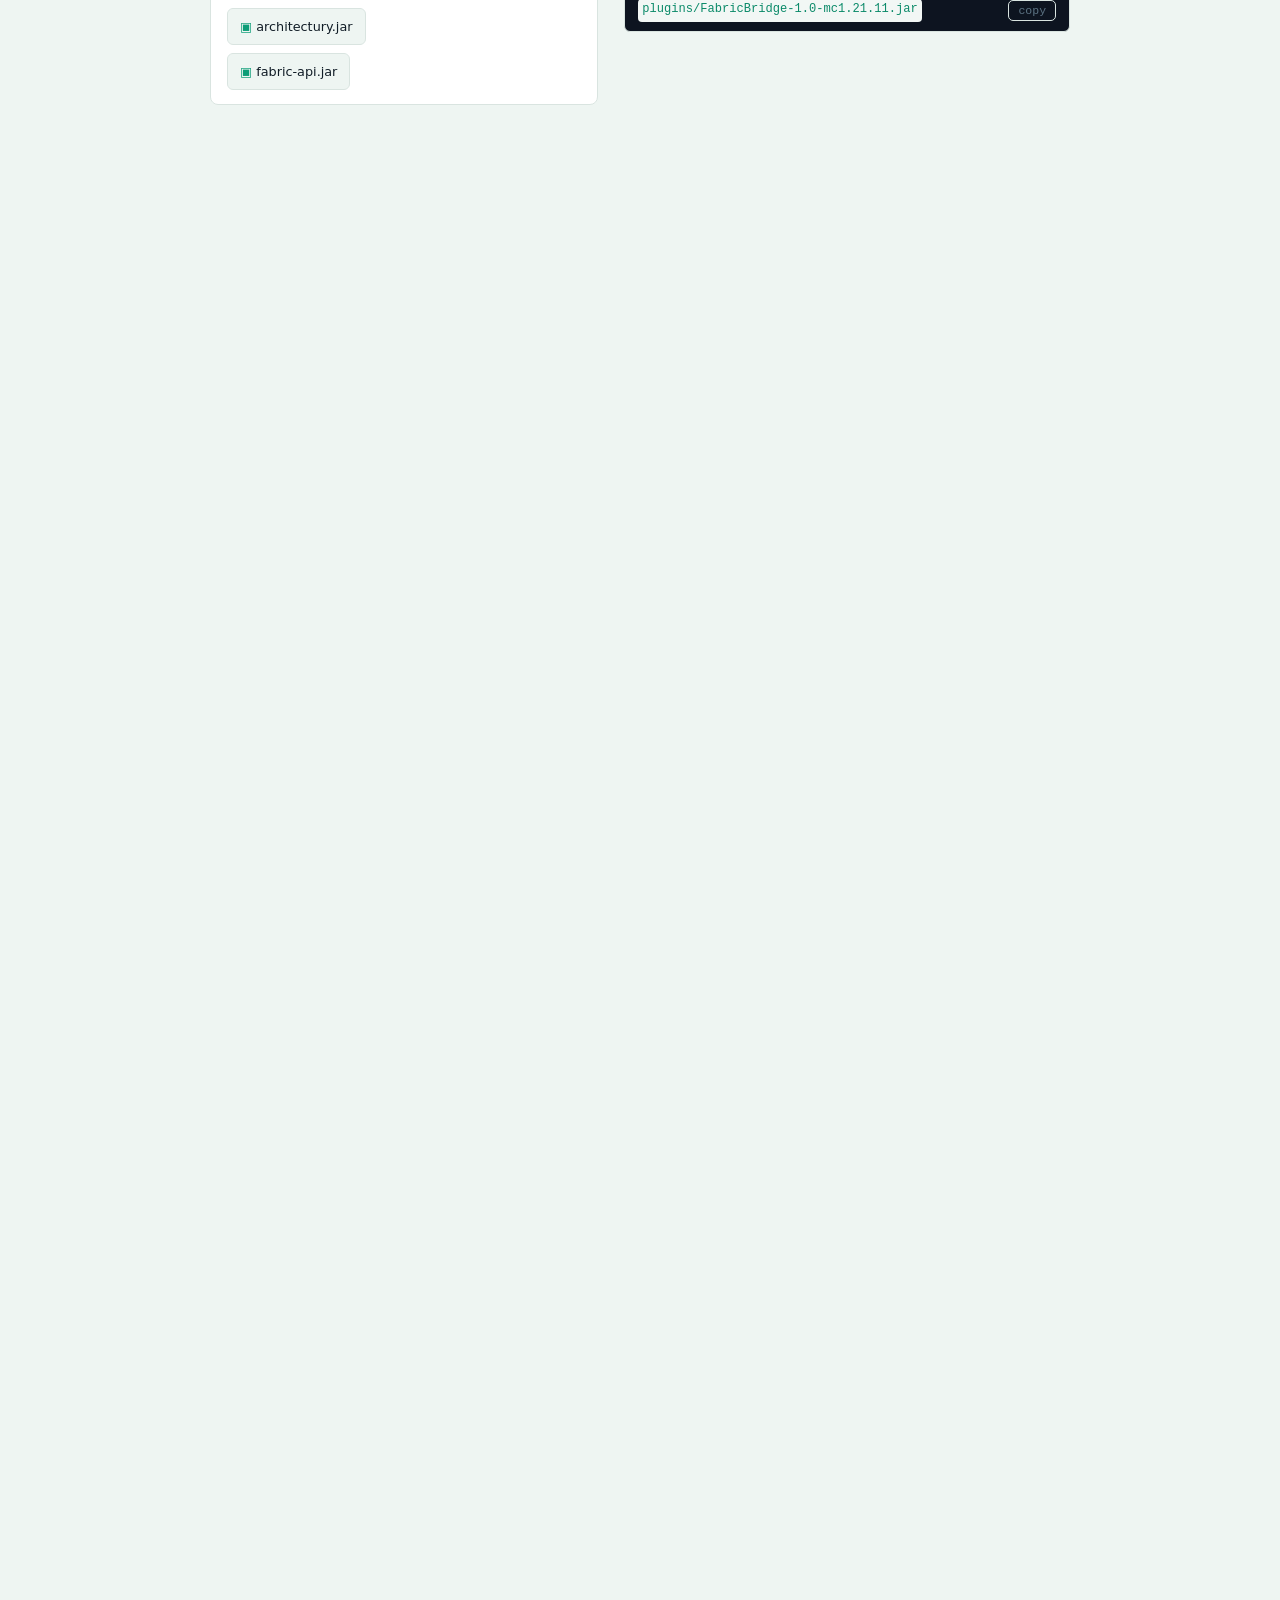
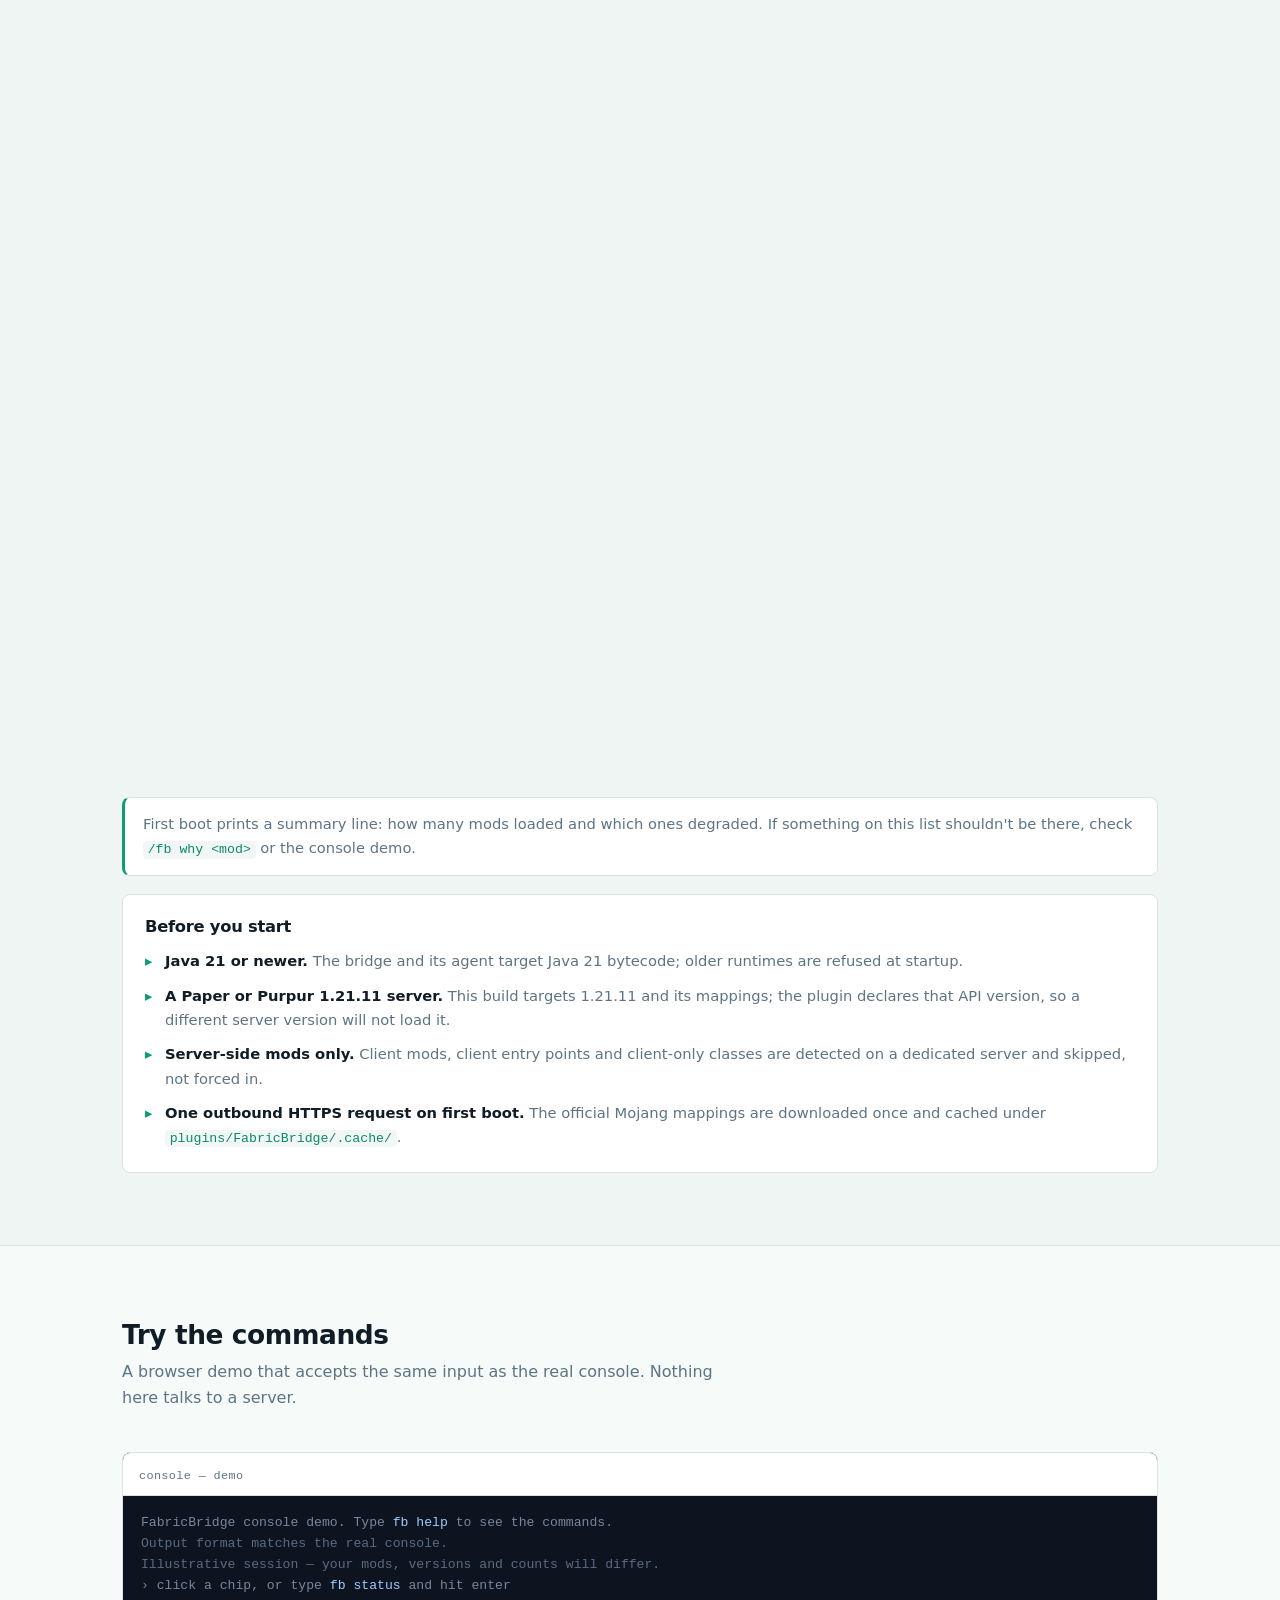
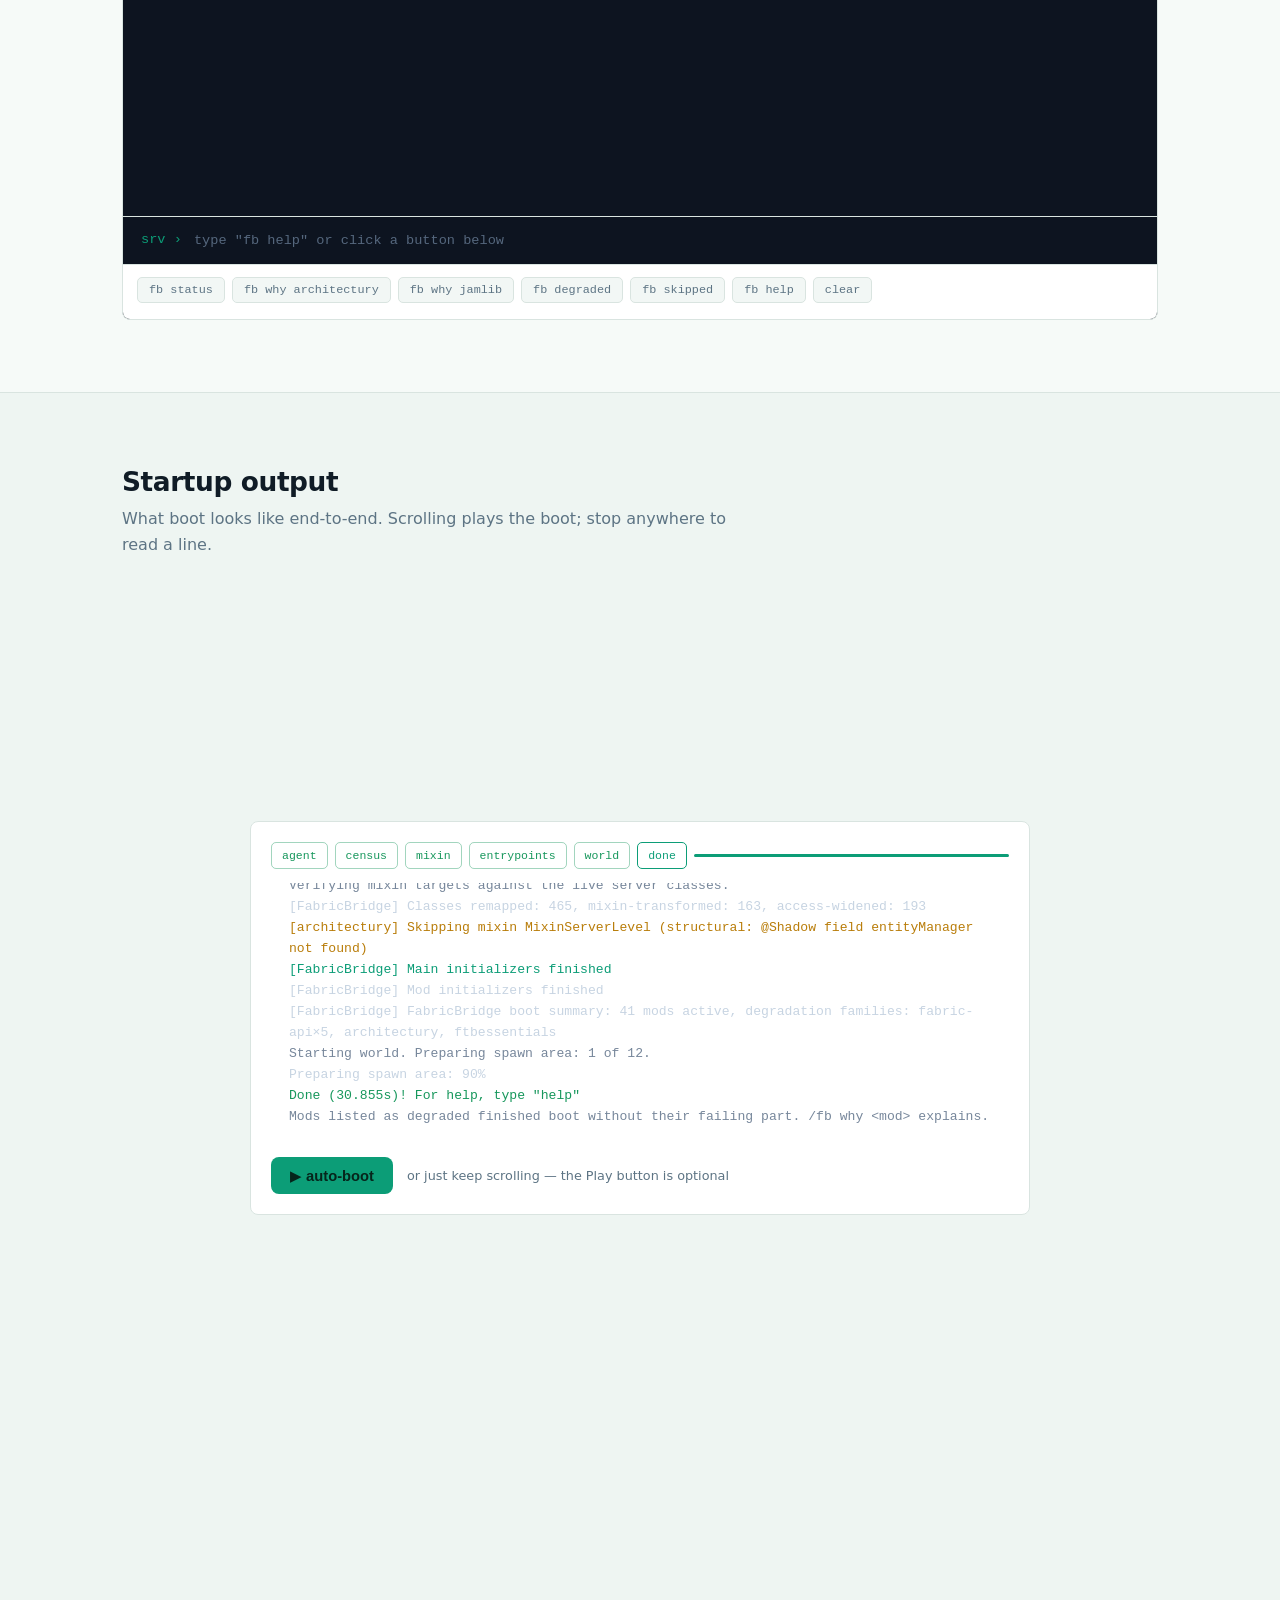
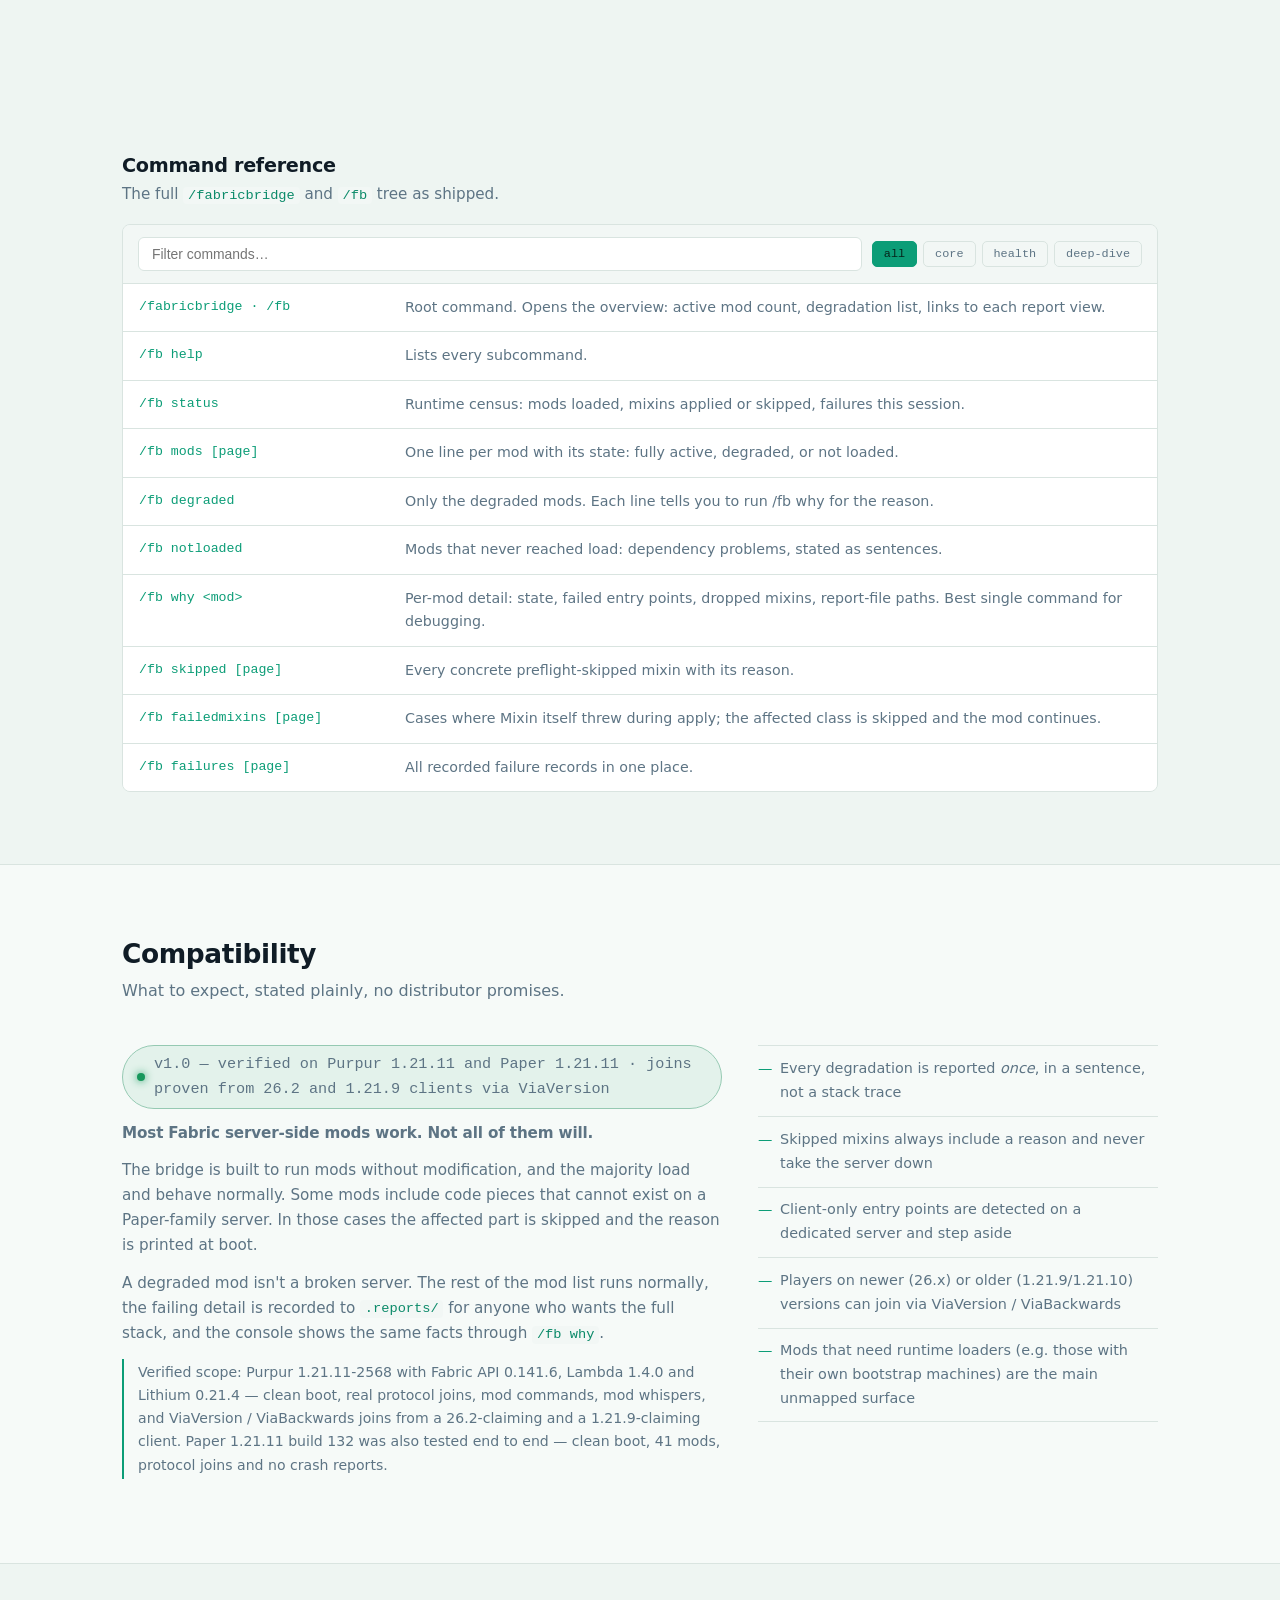
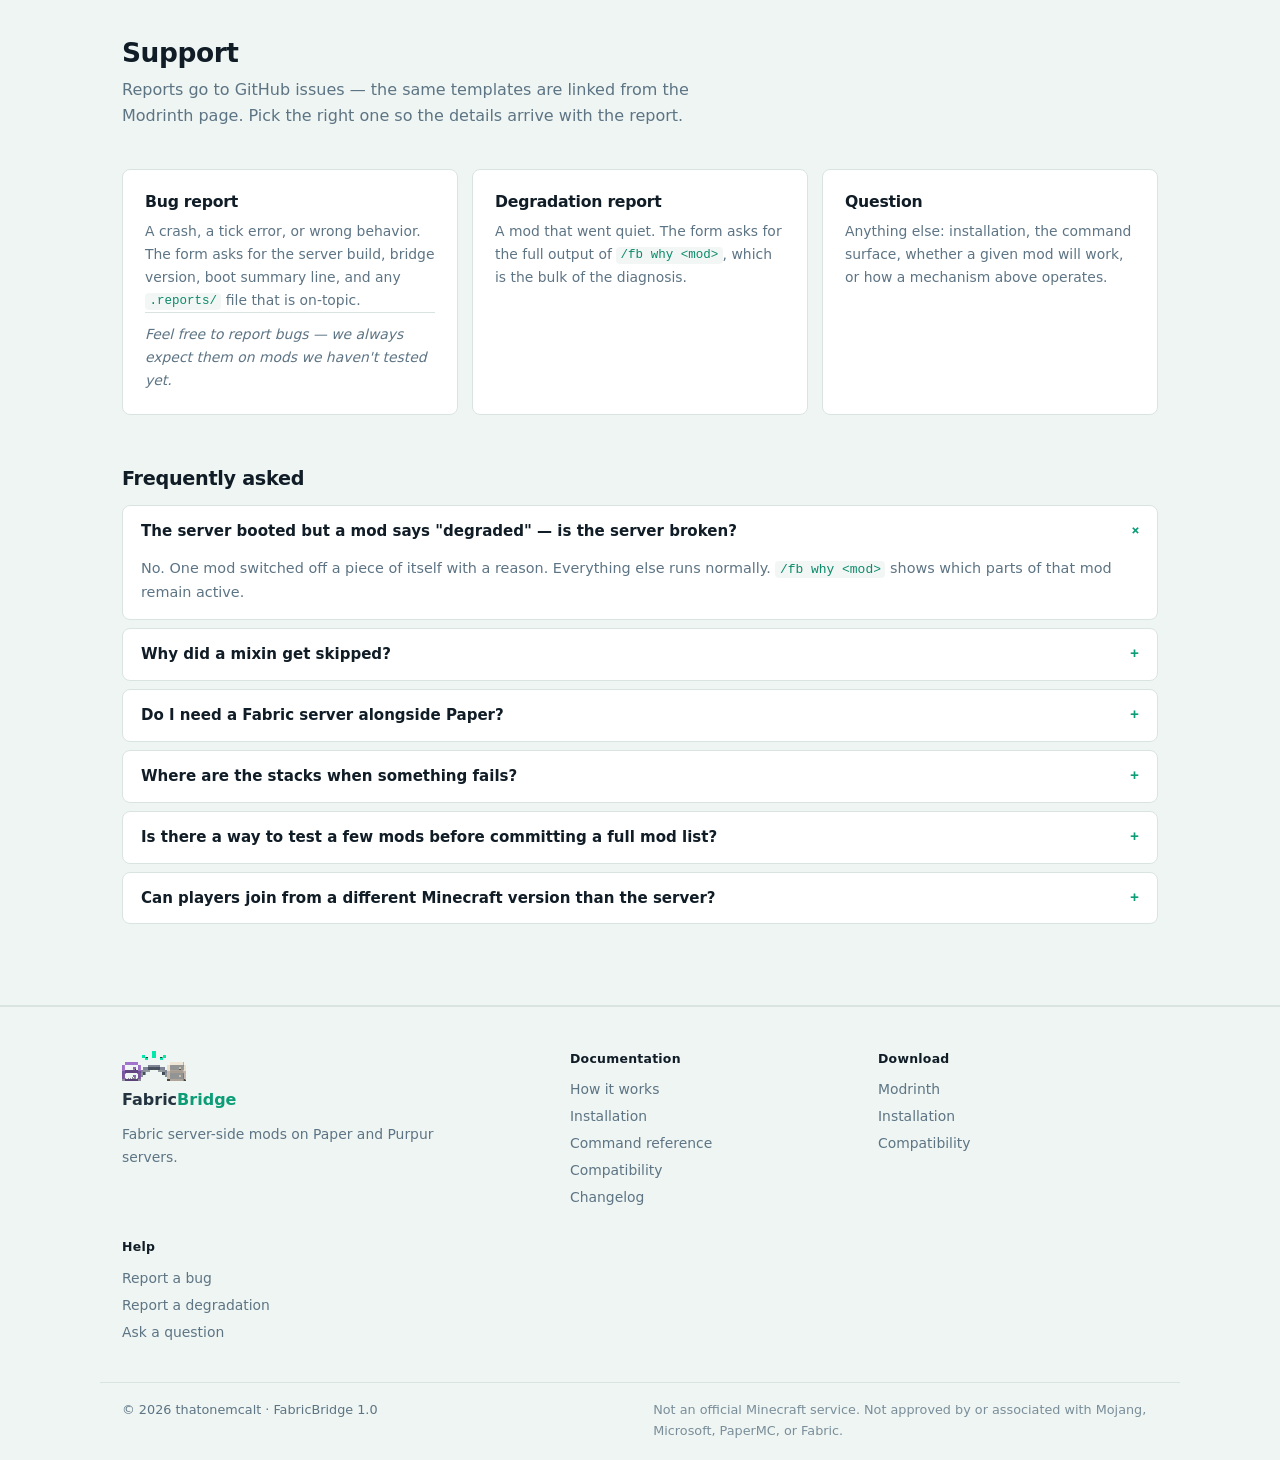
==== commit 99cc9f01: "Site: trim the changelog page, drop speculative guards, document release upkeep Fresh-eyes pass on t" ====
--- a/index.html
+++ b/index.html
@@ -397,7 +397,7 @@
       <p>Fabric server-side mods on Paper and Purpur servers.</p>
     </div>
     <div class="foot-col"><h4>Documentation</h4><a href="#how">How it works</a><a href="#install">Installation</a><a href="#console">Command reference</a><a href="#compatibility">Compatibility</a><a href="changelog.html">Changelog</a></div>
-    <div class="foot-col"><h4>Download</h4><a href="https://modrinth.com/plugin/fabric-bridge-plugin" data-modrinth>Modrinth</a><a href="#install">Installation</a><a href="changelog.html">Changelog</a></div>
+    <div class="foot-col"><h4>Download</h4><a href="https://modrinth.com/plugin/fabric-bridge-plugin" data-modrinth>Modrinth</a><a href="#install">Installation</a><a href="#compatibility">Compatibility</a></div>
     <div class="foot-col"><h4>Help</h4><a href="https://github.com/thatonemcalt/fabric-bridge-info/issues/new?template=bug_report.yml">Report a bug</a><a href="https://github.com/thatonemcalt/fabric-bridge-info/issues/new?template=degradation_report.yml">Report a degradation</a><a href="https://github.com/thatonemcalt/fabric-bridge-info/issues/new?template=question.yml">Ask a question</a></div>
   </div>
   <div class="foot-bottom container">
--- a/styles.css
+++ b/styles.css
@@ -333,15 +333,6 @@
   .support-grid { grid-template-columns: 1fr; }
   .foot-grid { grid-template-columns: 1fr 1fr; }
   .how-grid { grid-template-columns: 1fr; }
-  .nav-links {
-    position: absolute; top: 100%; left: 0; right: 0; display: none; flex-direction: column;
-    /* the header is a grid: absolute children get aligned to their grid area unless stretched */
-    justify-self: stretch; width: auto; max-width: none;
-    background: var(--bg); border-bottom: 1px solid var(--border); padding: 10px 20px 14px; gap: 2px;
-    box-shadow: 0 14px 24px -18px rgba(0, 0, 0, .8);
-  }
-  .nav-links.open { display: flex; }
-  .burger { display: flex; }
   .ct-row { grid-template-columns: 1fr; gap: 4px; }
 }
 @media (max-width: 560px) {
@@ -539,8 +530,6 @@
 
 /* ── changelog page ─────────────────────────────────────────── */
 .page-title { font-size: 1.8rem; margin: 0 0 8px; }
-.page-head { padding: 56px 0 72px; }
-.section-head.wide { max-width: 720px; }
 .rel-title { font-size: 1.45rem; margin: 0 0 8px; }
 .rel-meta {
   display: flex; gap: 9px; flex-wrap: wrap; margin: 0;
@@ -548,8 +537,7 @@
 }
 .rel-meta .sep { opacity: .45; }
 .rel-lede { color: var(--muted); font-size: .95rem; margin: 14px 0 22px; }
-.rel-lede b, .req .req-list b { color: var(--text-strong); }
-.req h3 { margin-top: 22px; }
+.req .rel-h3 { margin: 22px 0 12px; }
 .vtable-wrap {
   border: 1px solid var(--border); border-radius: var(--radius);
   overflow-x: auto; background: var(--surface);
@@ -569,9 +557,9 @@
 .vtable td b { color: var(--text-strong); font-weight: 600; white-space: nowrap; }
 .vtable code { color: var(--accent-2); }
 .vtable .v-ok { color: var(--ok); white-space: nowrap; }
-.vtable .v-next { color: var(--muted); white-space: nowrap; }
-
-/* 7 nav items: the bar needs its full width, so the menu collapses earlier than the page grid */
+
+/* 7 nav items: the bar needs its full width, so the menu collapses earlier than the page grid.
+   The header is a grid: absolute children get aligned to their grid area unless stretched. */
 @media (max-width: 1010px) {
   .nav-links {
     position: absolute; top: 100%; left: 0; right: 0; display: none; flex-direction: column;
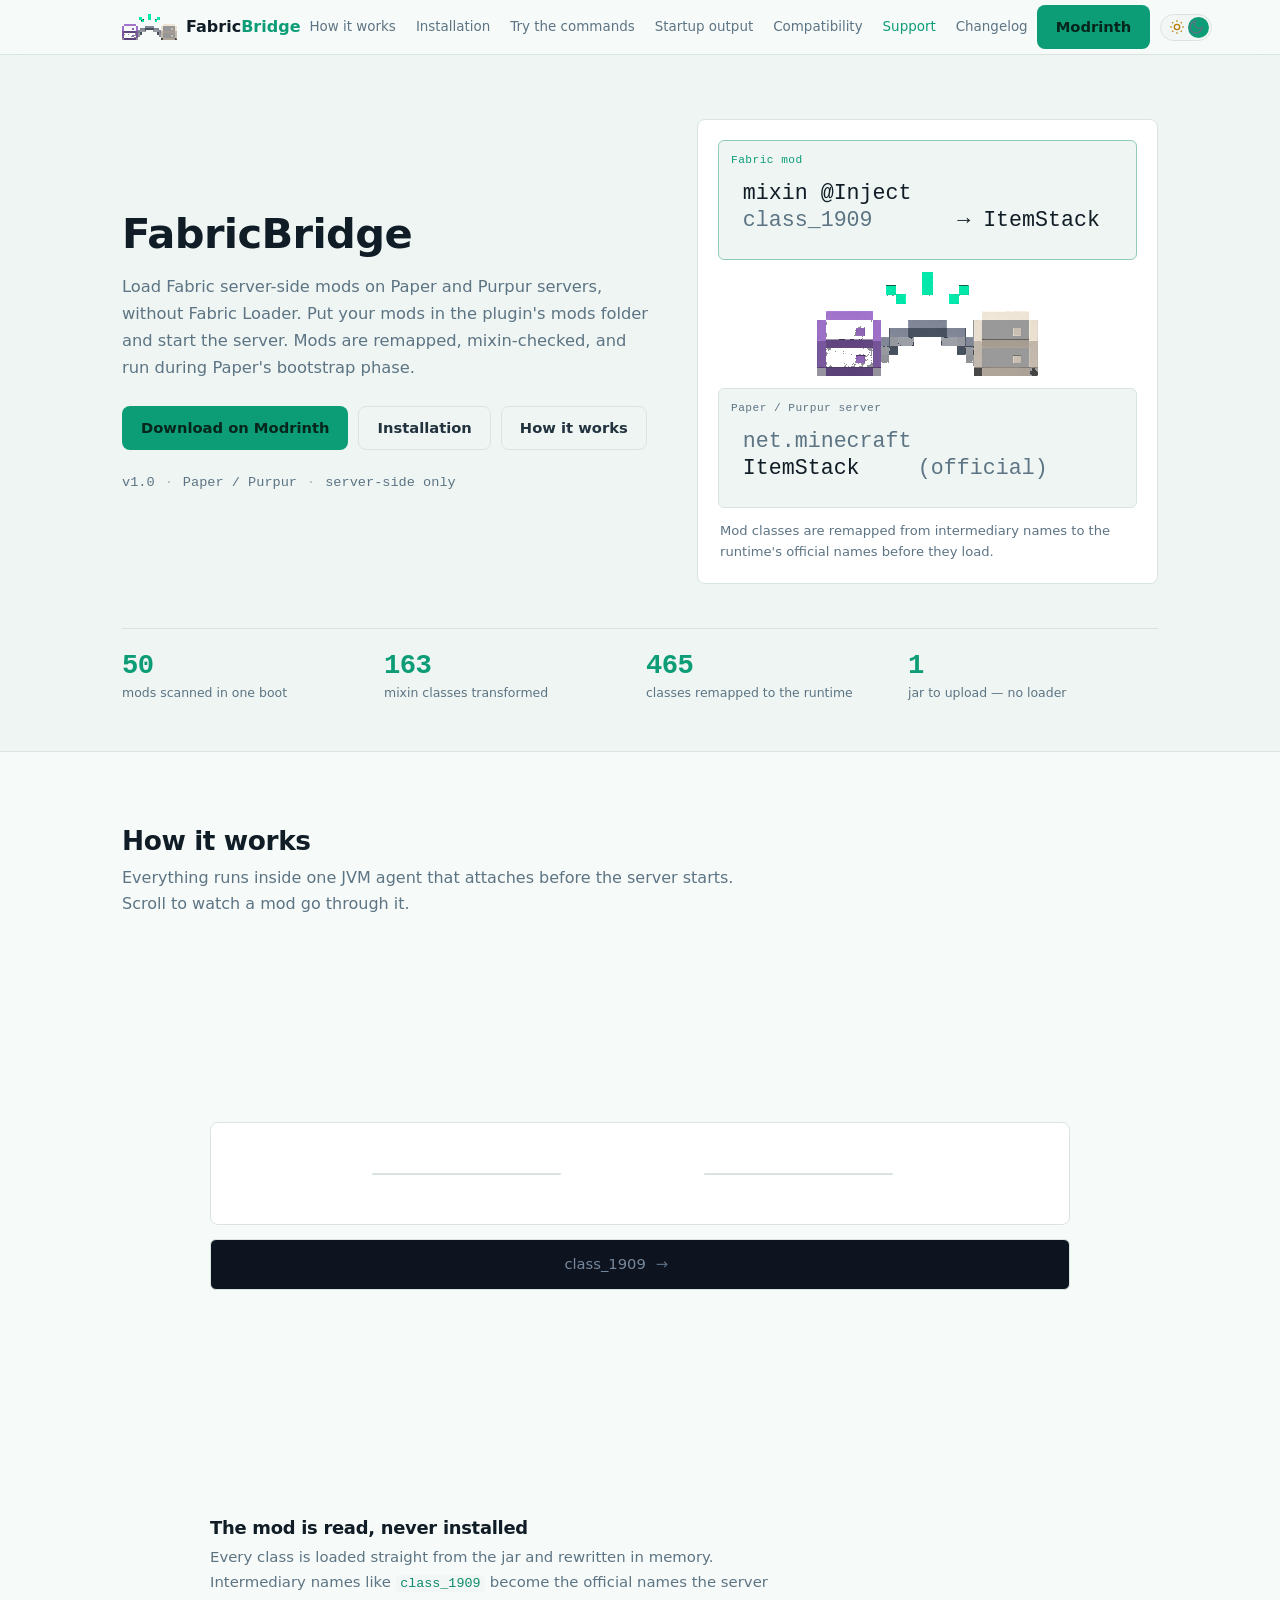
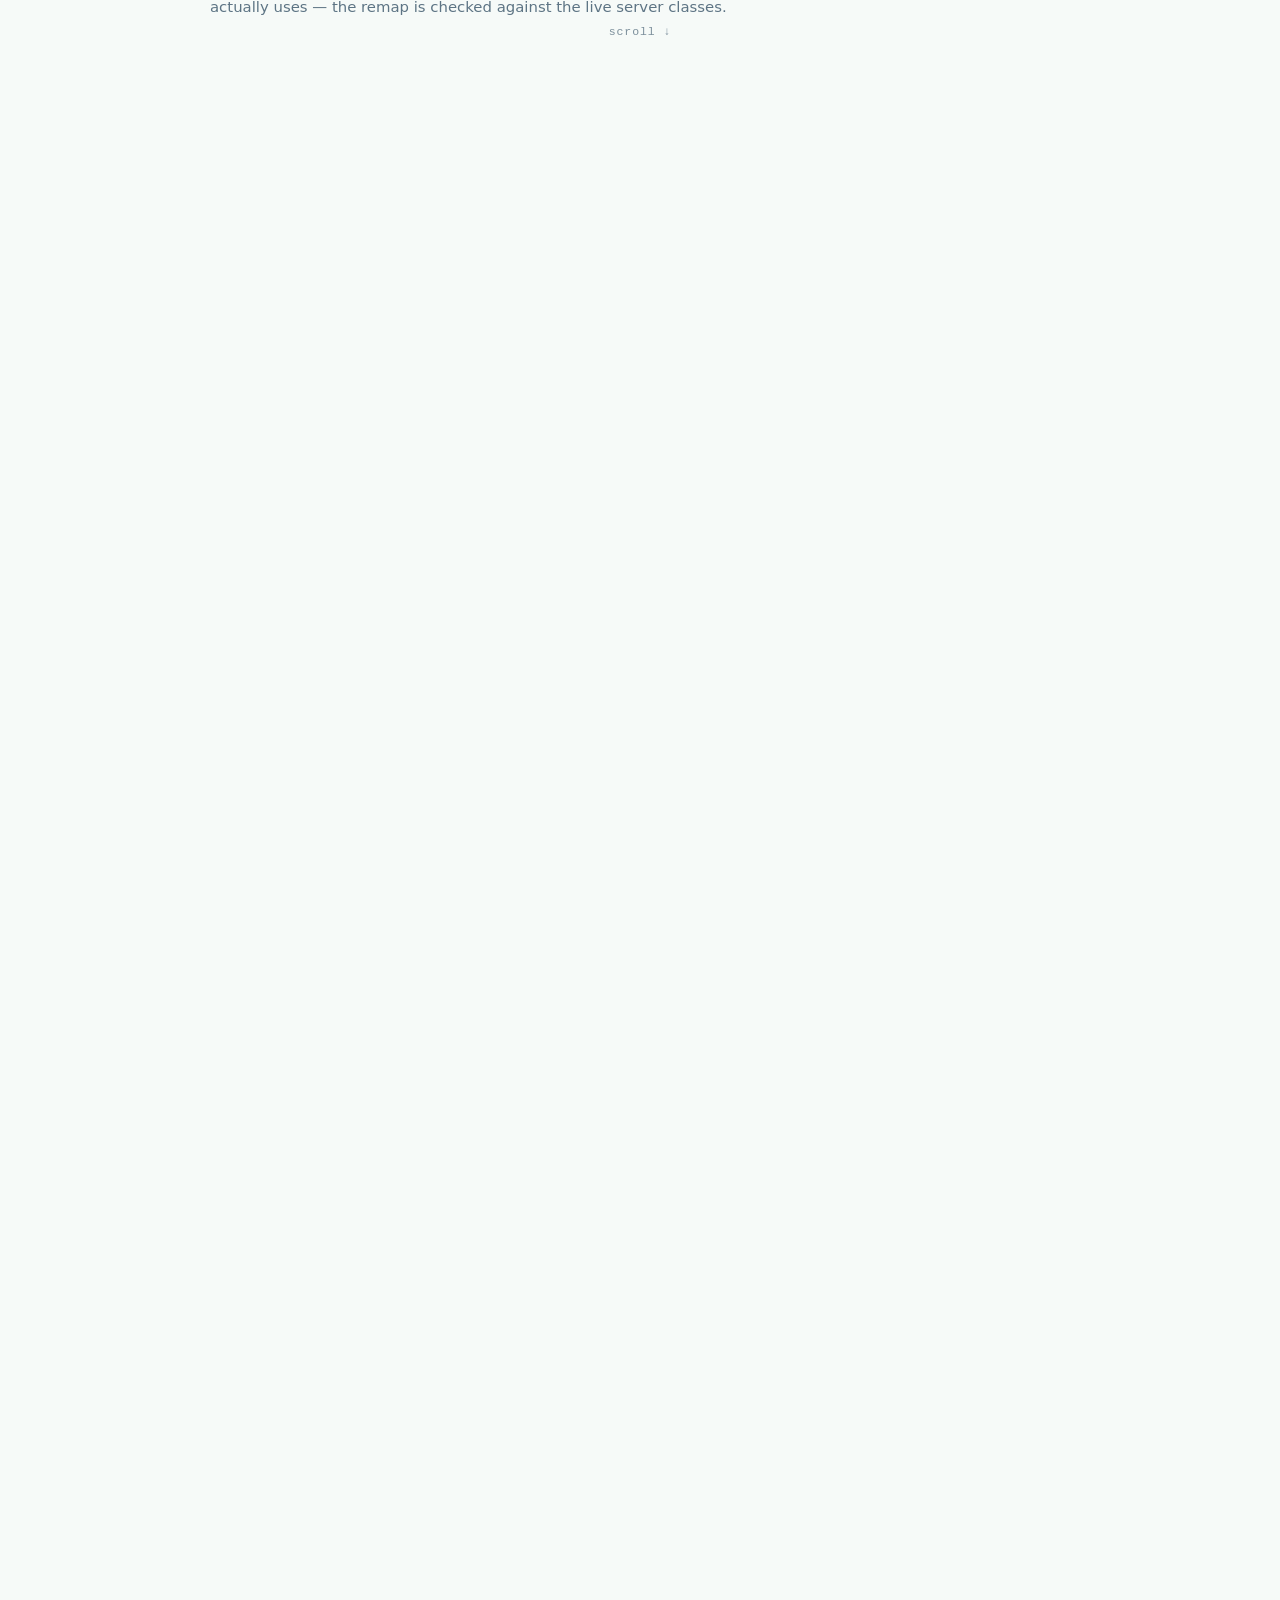
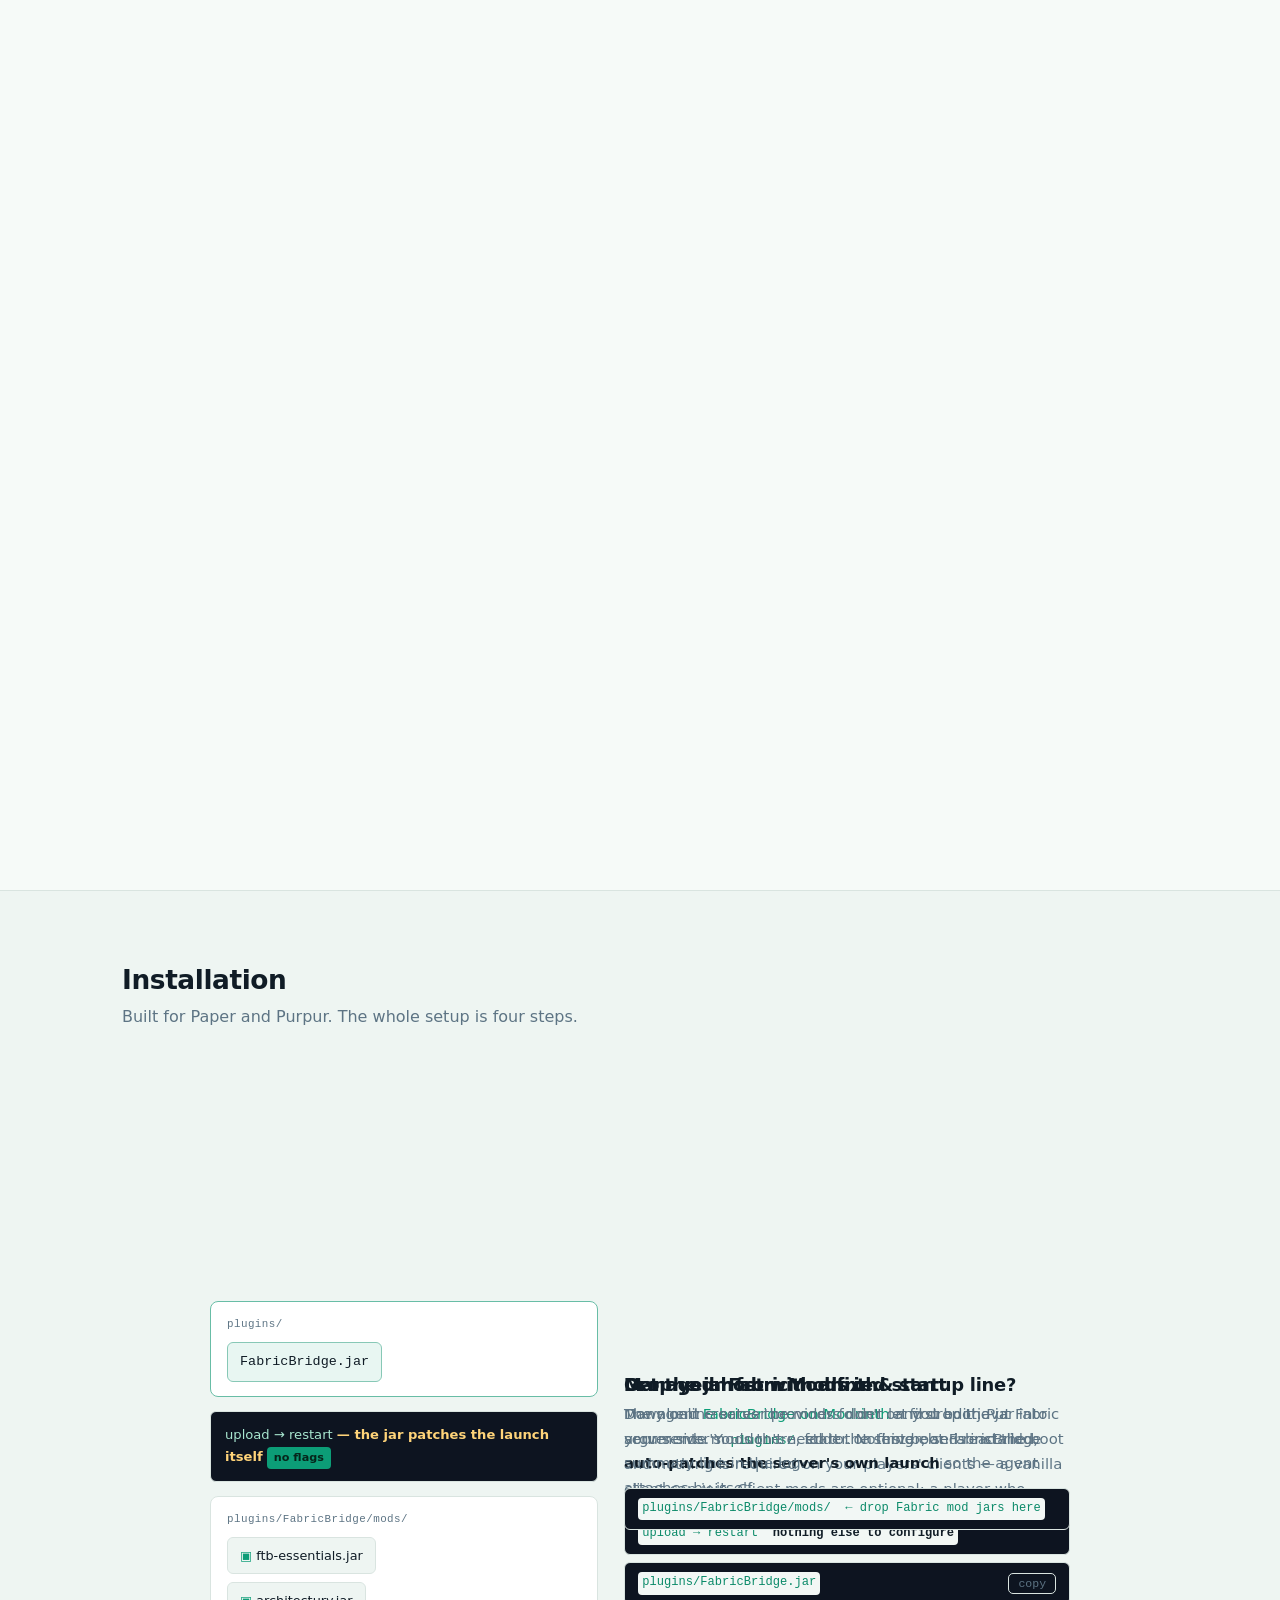
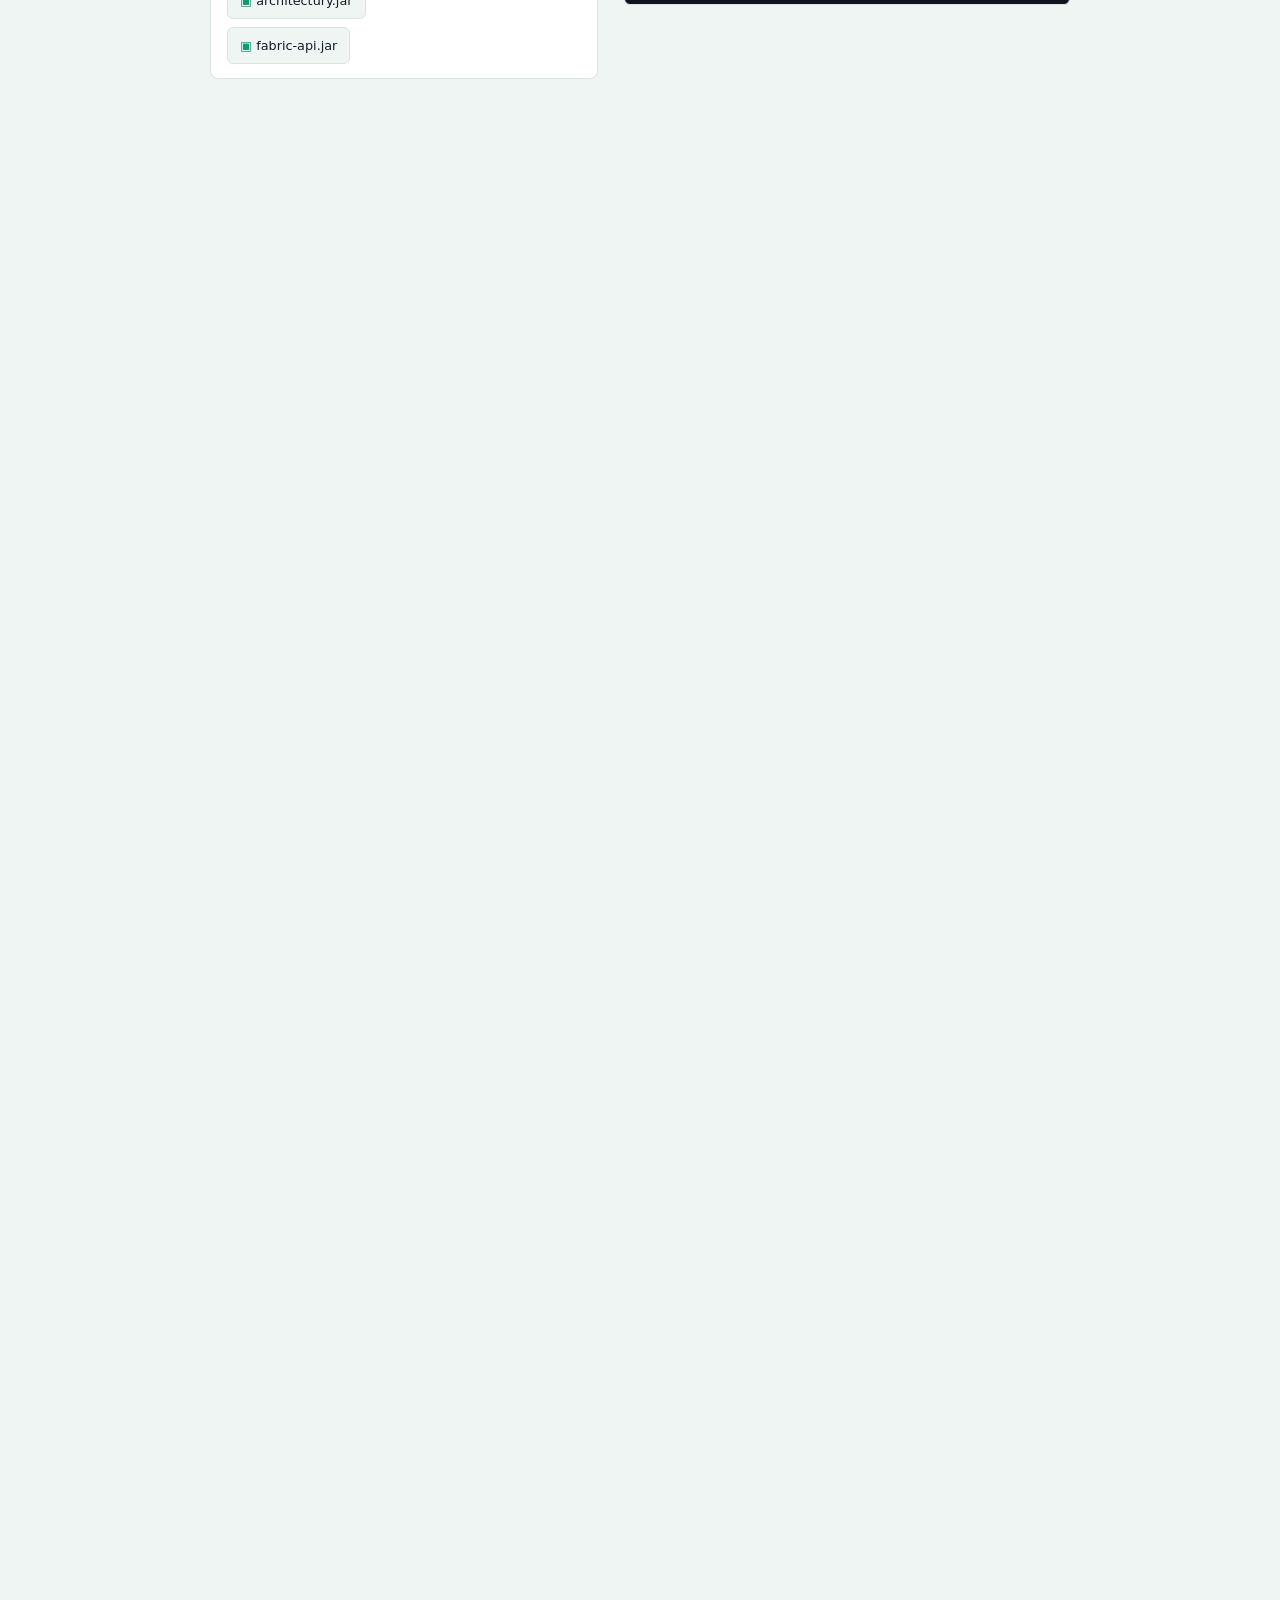
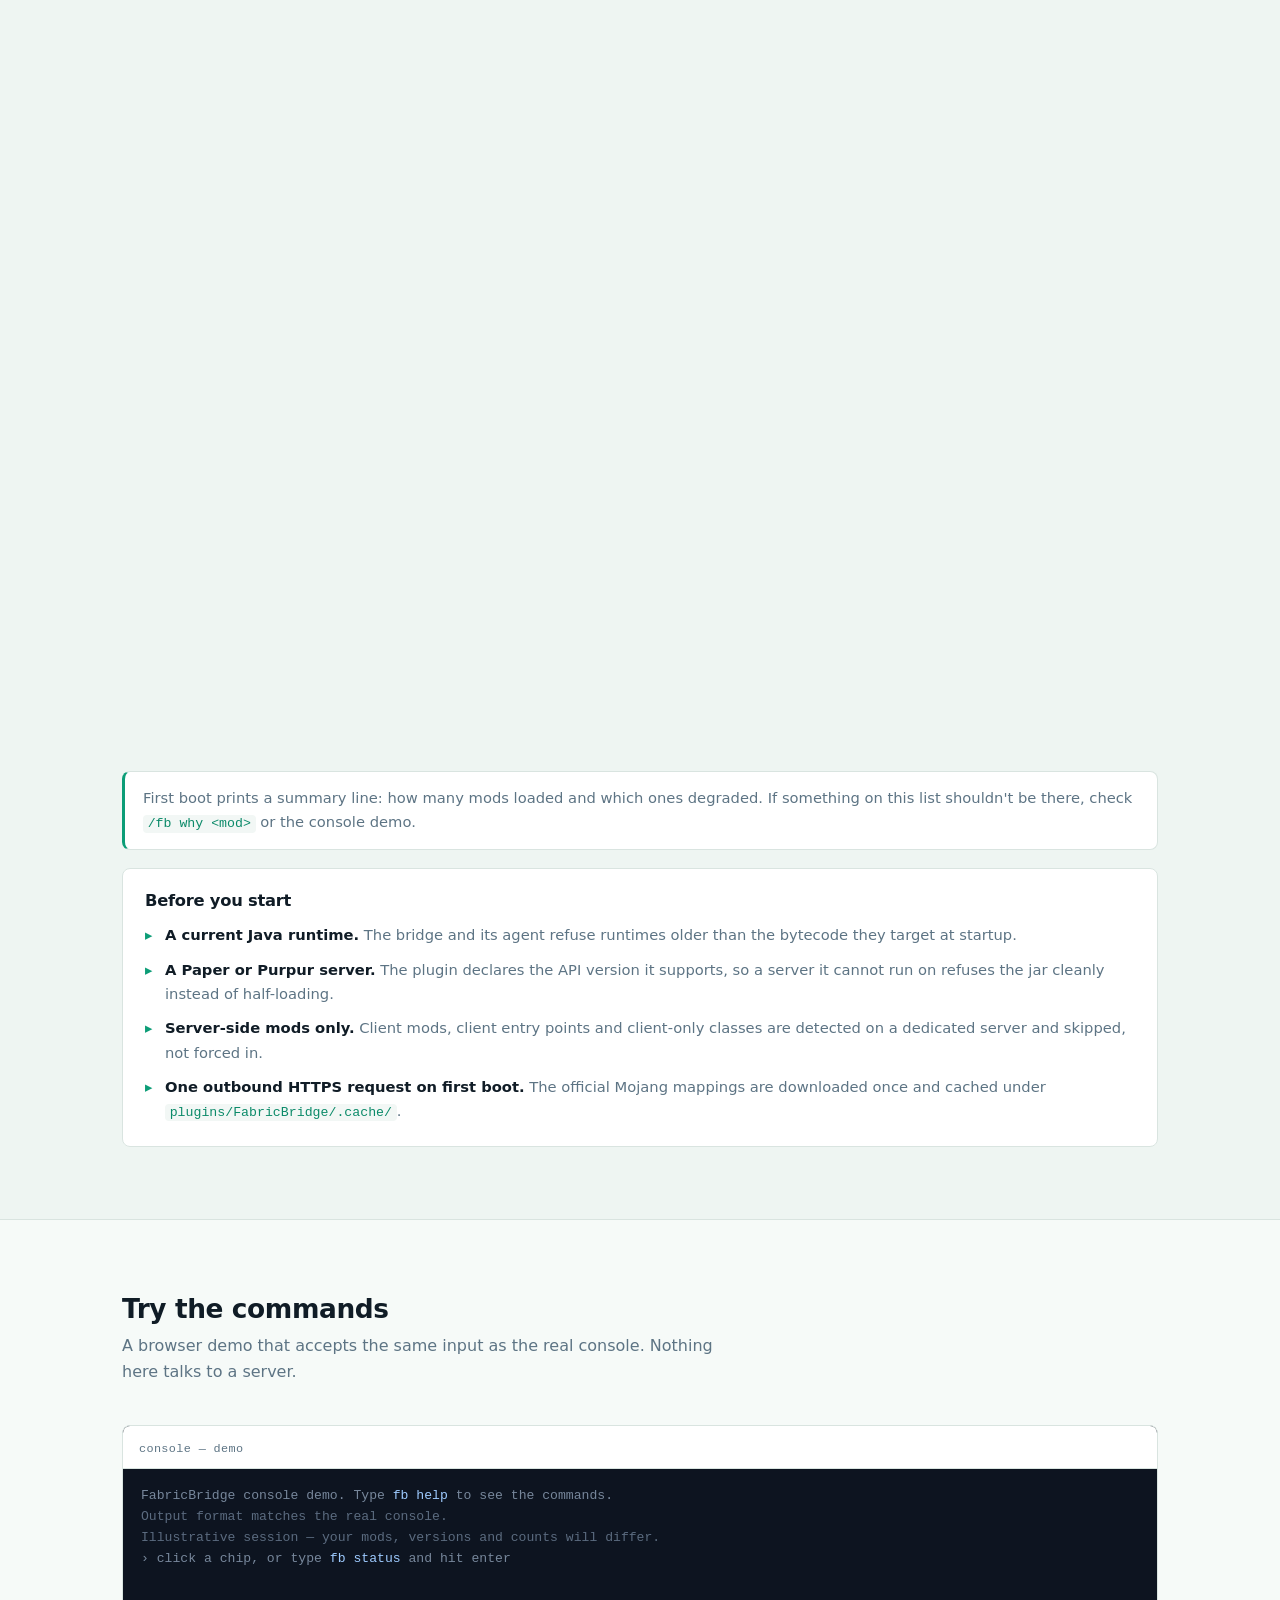
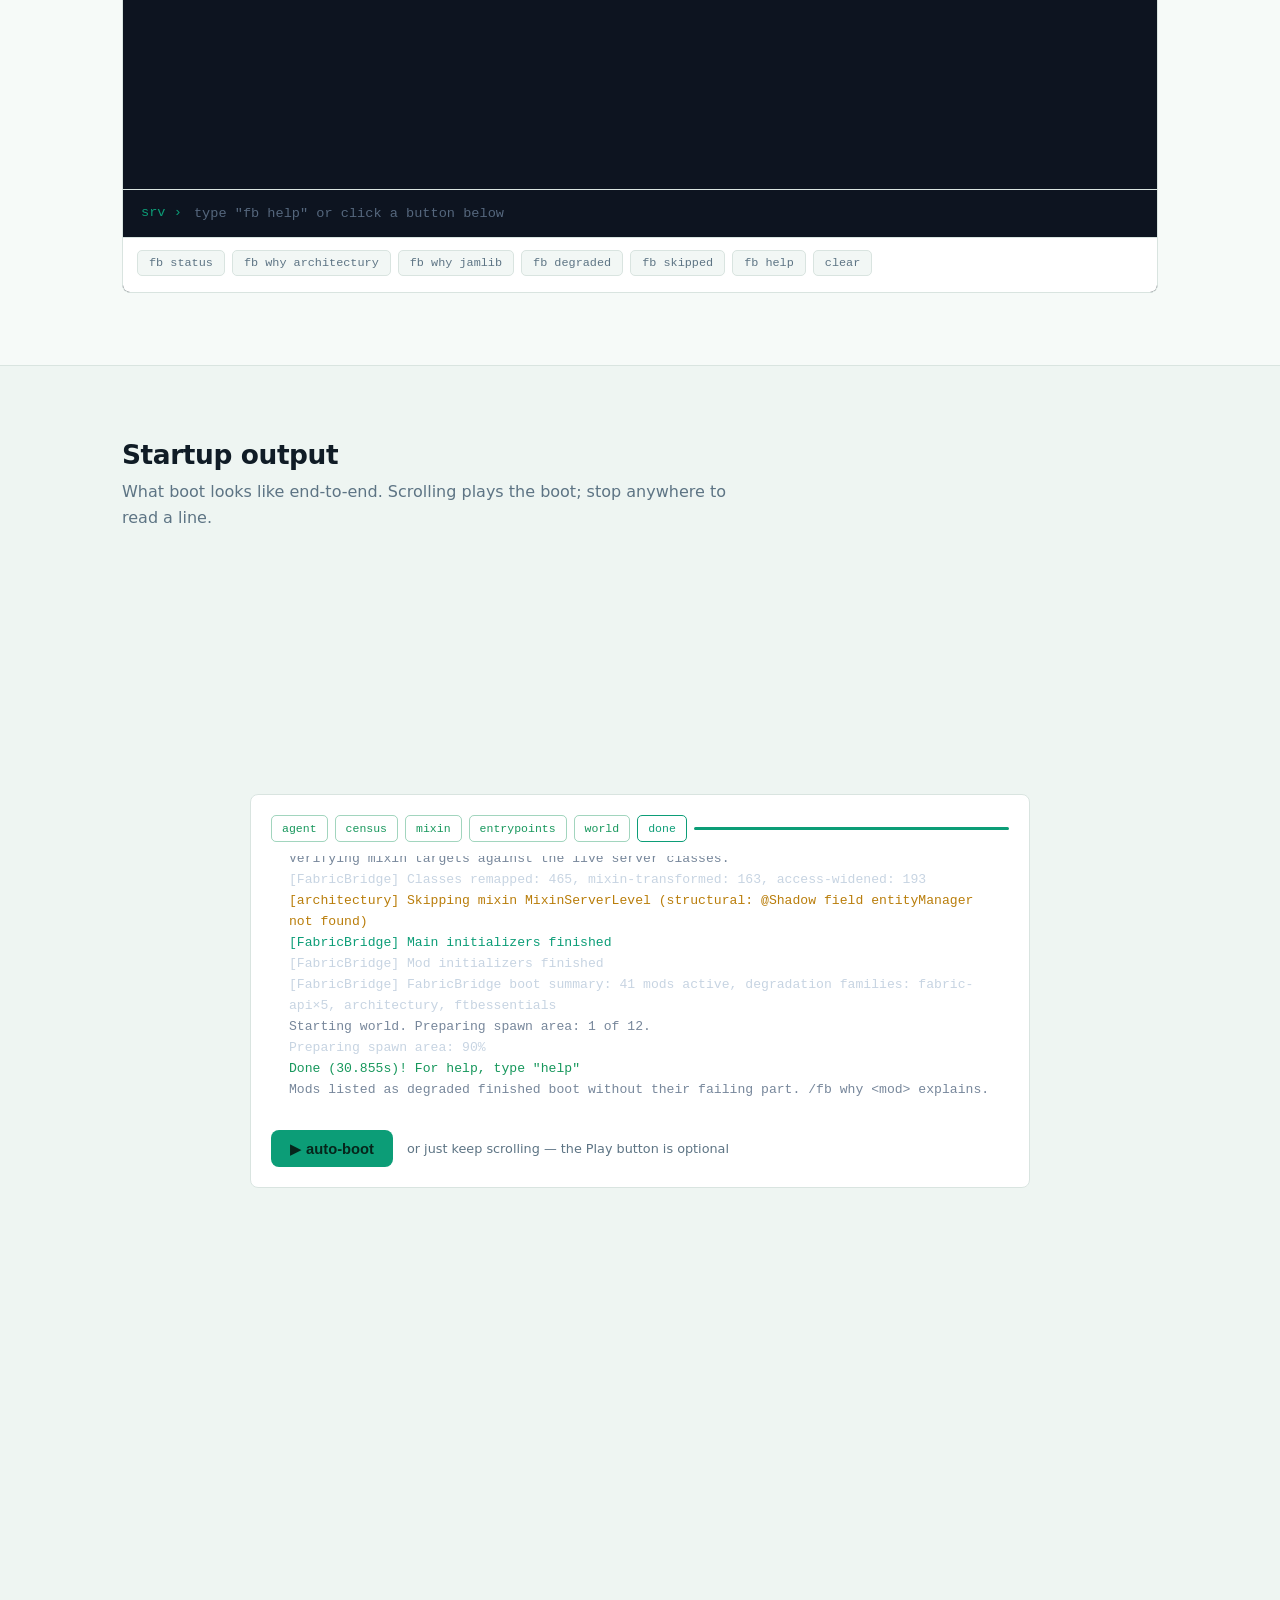
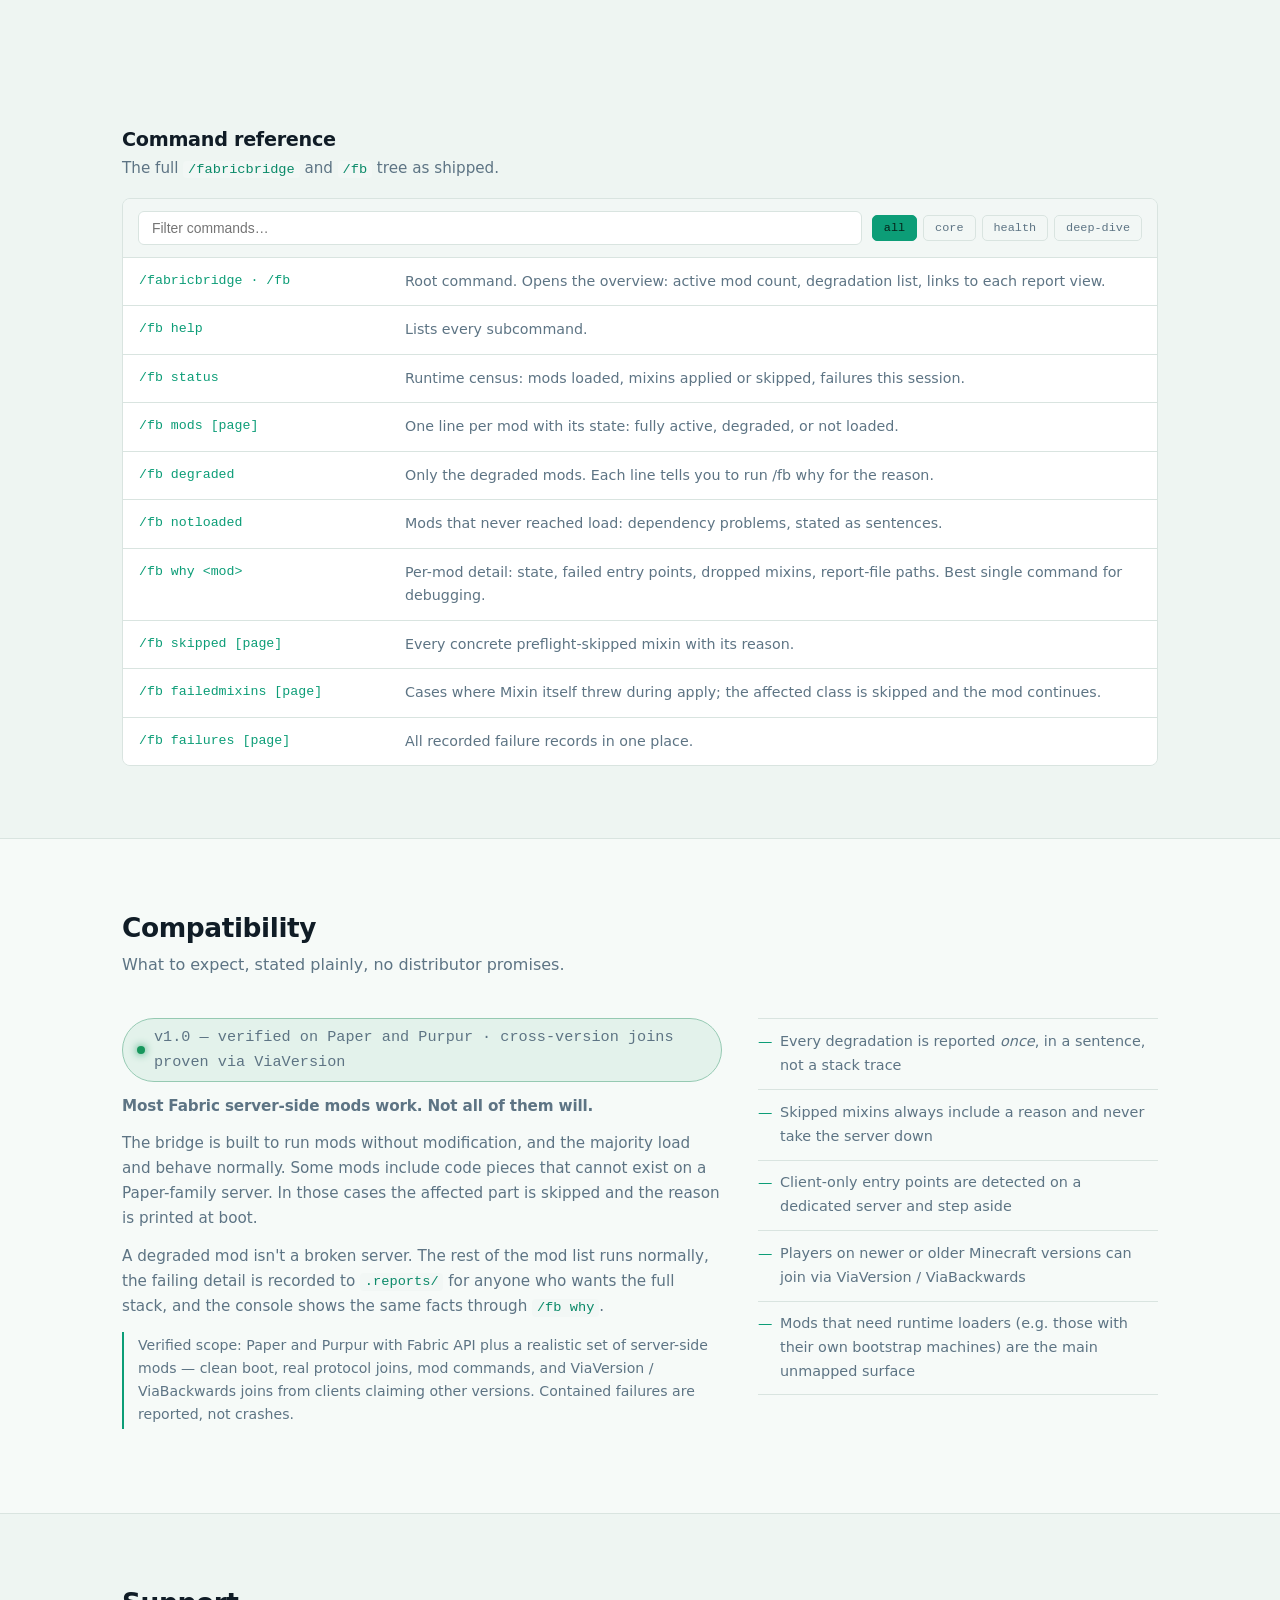
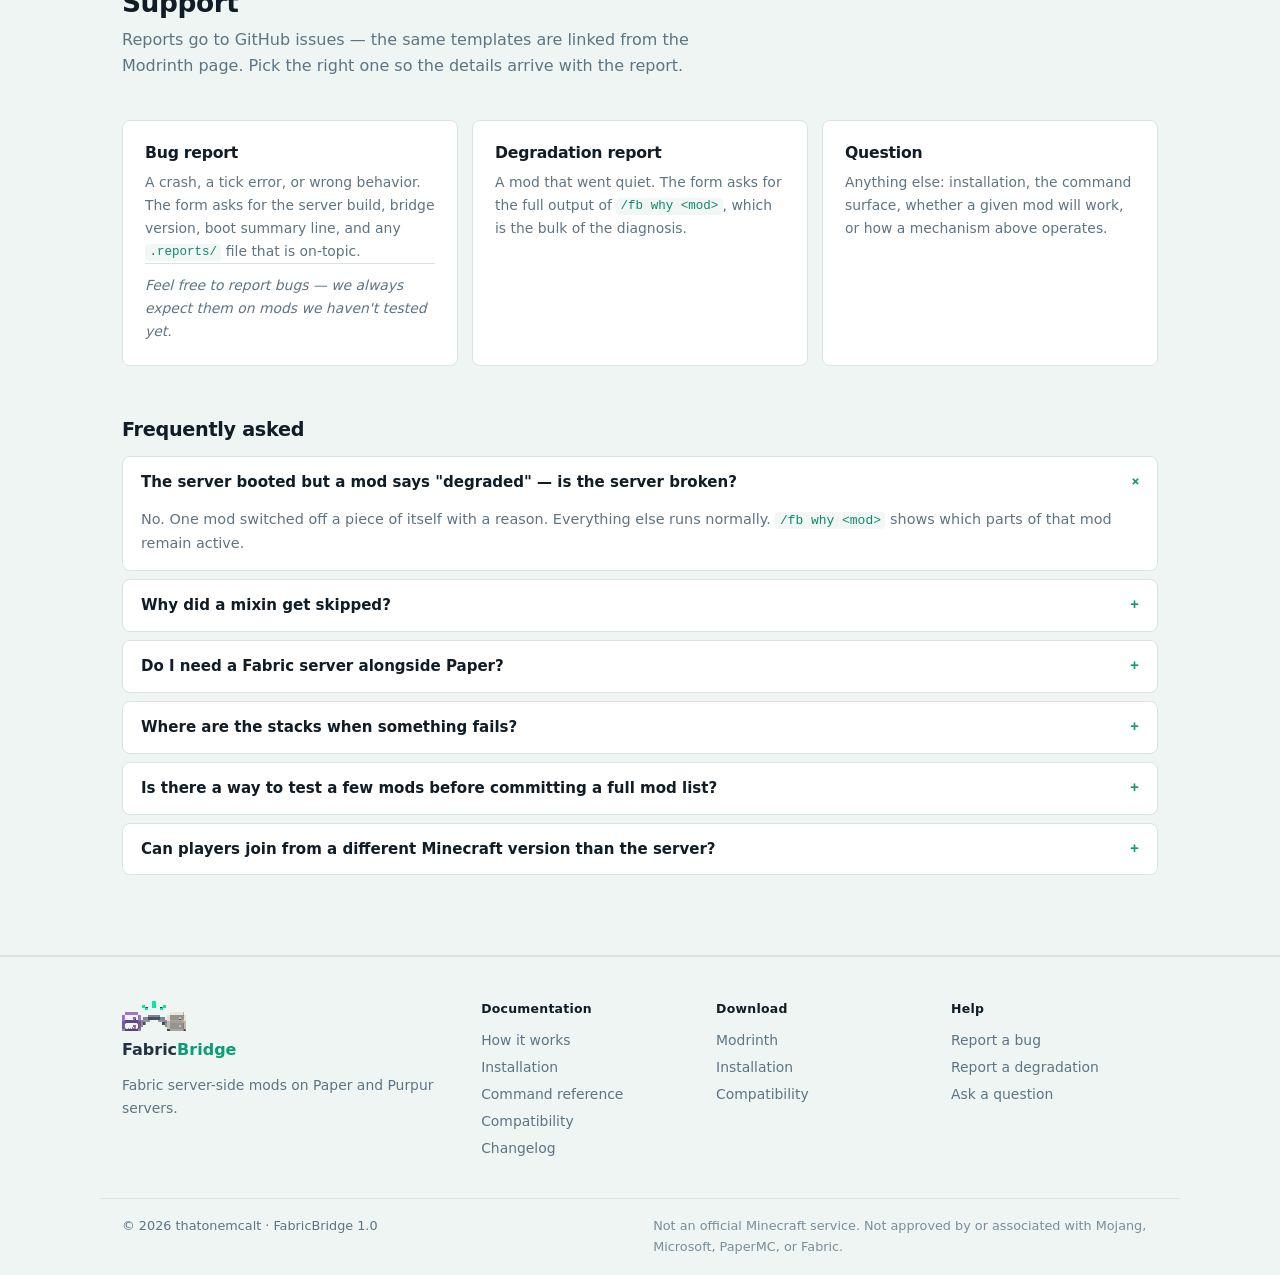
==== commit af8bb671: "Site: stop naming the target Minecraft/Java version, keep it in the changelog Remove version-specifi" ====
--- a/index.html
+++ b/index.html
@@ -11,7 +11,7 @@
 <meta name="theme-color" content="#0b0f14" media="(prefers-color-scheme: dark)">
 <meta name="theme-color" content="#f6faf8" media="(prefers-color-scheme: light)">
 <meta name="author" content="thatonemcalt">
-<meta name="keywords" content="fabricbridge, fabric mods on paper, fabric on purpur, server-side fabric, paper plugin, purpur plugin, minecraft 1.21.11">
+<meta name="keywords" content="fabricbridge, fabric mods on paper, fabric on purpur, server-side fabric, paper plugin, purpur plugin">
 
 <!-- Open Graph / social cards -->
 <meta property="og:type" content="website">
@@ -23,7 +23,7 @@
 <meta property="og:image:type" content="image/png">
 <meta property="og:image:width" content="1200">
 <meta property="og:image:height" content="630">
-<meta property="og:image:alt" content="FabricBridge — Fabric server-side mods on Paper &amp; Purpur, Minecraft 1.21.11, Java 21+">
+<meta property="og:image:alt" content="FabricBridge — Fabric server-side mods on Paper &amp; Purpur">
 <meta name="twitter:card" content="summary_large_image">
 <meta name="twitter:title" content="FabricBridge — Fabric server-side mods on Paper &amp; Purpur">
 <meta name="twitter:description" content="Run Fabric server-side mods on Paper and Purpur without Fabric Loader. One jar, calm degradations, no crash loop.">
@@ -48,7 +48,7 @@
   "author": { "@type": "Person", "name": "thatonemcalt" },
   "offers": { "@type": "Offer", "price": "0", "priceCurrency": "USD" },
   "description": "Runs Fabric server-side mods on Paper and Purpur servers without Fabric Loader.",
-  "requirements": "Java 21, Paper or Purpur 1.21.11"
+  "requirements": "A current Java runtime, Paper or Purpur"
 }
 </script>
 <noscript><style>.reveal{opacity:1 !important}.story-hint{display:none}</style></noscript>
@@ -96,7 +96,7 @@
         <a class="btn btn-ghost" href="#how">How it works</a>
       </div>
       <div class="hero-meta">
-        <span>v1.0</span><span class="sep">·</span><span>MC 1.21.11</span><span class="sep">·</span><span>Paper / Purpur</span><span class="sep">·</span><span>Java 21+</span><span class="sep">·</span><span>server-side only</span>
+        <span>v1.0</span><span class="sep">·</span><span>Paper / Purpur</span><span class="sep">·</span><span>server-side only</span>
       </div>
     </div>
 
@@ -181,7 +181,7 @@
   <div class="container">
     <div class="section-head reveal">
       <h2>Installation</h2>
-      <p>Built for Paper and Purpur, verified on Purpur 1.21.11. The whole setup is four steps.</p>
+      <p>Built for Paper and Purpur. The whole setup is four steps.</p>
     </div>
   </div>
   <div class="story story-install" data-story="install">
@@ -190,10 +190,10 @@
         <div class="ivisual" aria-hidden="true">
           <div class="ifolder" id="iFolder">
             <span class="ifolder-head">plugins/</span>
-            <div class="ijar" id="iJar">FabricBridge-1.0-mc1.21.11.jar</div>
+            <div class="ijar" id="iJar">FabricBridge.jar</div>
           </div>
           <div class="iterm mono">
-            <span class="iln" id="iCmdAgent"><b>-javaagent:</b>plugins/FabricBridge-1.0-mc1.21.11.jar&nbsp;-jar&nbsp;server.jar</span>
+            <span class="iln" id="iCmdAgent"><b>-javaagent:</b>plugins/FabricBridge.jar&nbsp;-jar&nbsp;server.jar</span>
             <span class="iln" id="iCmdPatch">upload&nbsp;→&nbsp;restart&nbsp;&nbsp;<span class="ipatch-badge">no flags needed</span></span>
           </div>
           <div class="imods" id="iMods">
@@ -207,12 +207,12 @@
           <div class="beat" data-beat="0">
             <h3>Get the jar from Modrinth</h3>
             <p>Download <a href="https://modrinth.com/plugin/fabric-bridge-plugin" data-modrinth>FabricBridge on Modrinth</a> and drop the jar into your server's <code>plugins/</code> folder. Nothing else is installed, and nothing is required on your players' clients — a vanilla client can join. Client mods are optional: a player who wants a mod's custom items and textures installs that mod's client half.</p>
-            <div class="term-line"><code>plugins/FabricBridge-1.0-mc1.21.11.jar</code><button class="copy-btn" data-copy="plugins/FabricBridge-1.0-mc1.21.11.jar">copy</button></div>
+            <div class="term-line"><code>plugins/FabricBridge.jar</code><button class="copy-btn" data-copy="plugins/FabricBridge.jar">copy</button></div>
           </div>
           <div class="beat" data-beat="1">
             <h3>Self-managed host? Add one flag</h3>
             <p>If you control the startup command, attach the agent before <code>-jar</code> so it loads before any server class.</p>
-            <div class="term-line"><code>java&nbsp;<b>-javaagent:plugins/FabricBridge-1.0-mc1.21.11.jar</b>&nbsp;-jar&nbsp;server.jar&nbsp;nogui</code><button class="copy-btn" data-copy="-javaagent:plugins/FabricBridge-1.0-mc1.21.11.jar">copy</button></div>
+            <div class="term-line"><code>java&nbsp;<b>-javaagent:plugins/FabricBridge.jar</b>&nbsp;-jar&nbsp;server.jar&nbsp;nogui</code><button class="copy-btn" data-copy="-javaagent:plugins/FabricBridge.jar">copy</button></div>
           </div>
           <div class="beat" data-beat="2">
             <h3>Managed host with a fixed startup line?</h3>
@@ -237,8 +237,8 @@
     <div class="req reveal">
       <h3>Before you start</h3>
       <ul class="req-list">
-        <li><b>Java 21 or newer.</b> The bridge and its agent target Java 21 bytecode; older runtimes are refused at startup.</li>
-        <li><b>A Paper or Purpur 1.21.11 server.</b> This build targets 1.21.11 and its mappings; the plugin declares that API version, so a different server version will not load it.</li>
+        <li><b>A current Java runtime.</b> The bridge and its agent refuse runtimes older than the bytecode they target at startup.</li>
+        <li><b>A Paper or Purpur server.</b> The plugin declares the API version it supports, so a server it cannot run on refuses the jar cleanly instead of half-loading.</li>
         <li><b>Server-side mods only.</b> Client mods, client entry points and client-only classes are detected on a dedicated server and skipped, not forced in.</li>
         <li><b>One outbound HTTPS request on first boot.</b> The official Mojang mappings are downloaded once and cached under <code>plugins/FabricBridge/.cache/</code>.</li>
       </ul>
@@ -336,17 +336,17 @@
     </div>
     <div class="compat reveal">
       <div class="compat-main">
-        <p class="status-chip"><span class="status-dot"></span>v1.0 — verified on Purpur 1.21.11 and Paper 1.21.11 · joins proven from 26.2 and 1.21.9 clients via ViaVersion</p>
+        <p class="status-chip"><span class="status-dot"></span>v1.0 — verified on Paper and Purpur · cross-version joins proven via ViaVersion</p>
         <p class="compat-hed">Most Fabric server-side mods work. Not all of them will.</p>
         <p>The bridge is built to run mods without modification, and the majority load and behave normally. Some mods include code pieces that cannot exist on a Paper-family server. In those cases the affected part is skipped and the reason is printed at boot.</p>
         <p>A degraded mod isn't a broken server. The rest of the mod list runs normally, the failing detail is recorded to <code>.reports/</code> for anyone who wants the full stack, and the console shows the same facts through <code>/fb why</code>.</p>
-        <p class="compat-note">Verified scope: Purpur 1.21.11-2568 with Fabric API 0.141.6, Lambda 1.4.0 and Lithium 0.21.4 — clean boot, real protocol joins, mod commands, mod whispers, and ViaVersion / ViaBackwards joins from a 26.2-claiming and a 1.21.9-claiming client. Paper 1.21.11 build 132 was also tested end to end — clean boot, 41 mods, protocol joins and no crash reports.</p>
+        <p class="compat-note">Verified scope: Paper and Purpur with Fabric API plus a realistic set of server-side mods — clean boot, real protocol joins, mod commands, and ViaVersion / ViaBackwards joins from clients claiming other versions. Contained failures are reported, not crashes.</p>
       </div>
       <ul class="compat-list reveal-group">
         <li class="reveal">Every degradation is reported <em>once</em>, in a sentence, not a stack trace</li>
         <li class="reveal">Skipped mixins always include a reason and never take the server down</li>
         <li class="reveal">Client-only entry points are detected on a dedicated server and step aside</li>
-        <li class="reveal">Players on newer (26.x) or older (1.21.9/1.21.10) versions can join via ViaVersion / ViaBackwards</li>
+        <li class="reveal">Players on newer or older Minecraft versions can join via ViaVersion / ViaBackwards</li>
         <li class="reveal">Mods that need runtime loaders (e.g. those with their own bootstrap machines) are the main unmapped surface</li>
       </ul>
     </div>
@@ -383,7 +383,7 @@
       <details class="faq-item"><summary>Do I need a Fabric server alongside Paper?</summary><p>No. FabricBridge performs the remapping and class loading itself on Paper and Purpur. Setup is one jar: add the <code>-javaagent</code> flag on hosts you control, or nothing at all on managed panels with a fixed startup line — the jar auto-patches the server's own launch on first boot.</p></details>
       <details class="faq-item"><summary>Where are the stacks when something fails?</summary><p>In <code>plugins/FabricBridge/mods/.reports/</code>, one file per failure. The console intentionally shows one line; the files hold the depth.</p></details>
       <details class="faq-item"><summary>Is there a way to test a few mods before committing a full mod list?</summary><p>Yes. Mods are read from <code>plugins/FabricBridge/mods/</code> at each boot, so you can build the folder up gradually and read the boot summary after every restart.</p></details>
-      <details class="faq-item"><summary>Can players join from a different Minecraft version than the server?</summary><p>Yes. With ViaVersion / ViaBackwards on the server, players on newer (26.x) or older versions join normally — this is verified with full protocol-level joins, not just a ping.</p></details>
+      <details class="faq-item"><summary>Can players join from a different Minecraft version than the server?</summary><p>Yes. With ViaVersion / ViaBackwards on the server, players on newer or older versions join normally — this is verified with full protocol-level joins, not just a ping.</p></details>
     </div>
   </div>
 </section>
--- a/styles.css
+++ b/styles.css
@@ -59,7 +59,9 @@
   line-height: 1.65;
   -webkit-font-smoothing: antialiased;
   transition: background .3s ease, color .3s ease;
-  overflow-x: hidden;
+  /* clip, not hidden: `hidden` turns body into a scroll container, which makes the
+     sticky header and the pinned story stages stick to the wrong box */
+  overflow-x: clip;
 }
 ::selection { background: var(--accent); color: #06251b; }
 a { color: var(--accent); text-decoration: none; }
@@ -292,7 +294,7 @@
 
 /* ── footer ─────────────────────────────────────────────────── */
 .footer { border-top: 1px solid var(--border); background: var(--bg-alt); padding: 44px 0 22px; }
-.foot-grid { display: grid; grid-template-columns: 1.5fr 1fr 1fr; gap: 28px; }
+.foot-grid { display: grid; grid-template-columns: 1.6fr 1fr 1fr 1fr; gap: 28px; }
 .foot-brand p { color: var(--muted); font-size: .87rem; margin: 10px 0 0; max-width: 38ch; }
 .foot-mark { height: 30px; width: auto; display: block; margin-bottom: 6px; image-rendering: pixelated; }
 .foot-col h4 { font-size: .78rem; text-transform: none; letter-spacing: .02em; color: var(--text-strong); margin: 0 0 10px; font-weight: 600; }
@@ -375,6 +377,8 @@
 /* beat captions crossfade inside the stage — all beats share one grid cell */
 .beats, .ibeats { display: grid; }
 .beats { margin-top: 26px; }
+/* the scroll hint sits just below the captions, so the captions need to stop short of it */
+.beats, .ibeats { padding-bottom: 26px; }
 .ibeats { align-content: center; }
 .beat {
   grid-area: 1 / 1;
@@ -477,7 +481,7 @@
 @keyframes blink { 50% { opacity: 0; } }
 .ipatch-badge {
   font-size: .7rem; color: #06251b; background: var(--accent); border-radius: 4px; padding: 2px 7px;
-  font-weight: 600;
+  font-weight: 600; display: inline-block; white-space: nowrap;
 }
 .imods { opacity: 0; will-change: opacity; }
 .imod {
@@ -560,7 +564,7 @@
 
 /* 7 nav items: the bar needs its full width, so the menu collapses earlier than the page grid.
    The header is a grid: absolute children get aligned to their grid area unless stretched. */
-@media (max-width: 1010px) {
+@media (max-width: 1080px) {
   .nav-links {
     position: absolute; top: 100%; left: 0; right: 0; display: none; flex-direction: column;
     justify-self: stretch; width: auto; max-width: none;
